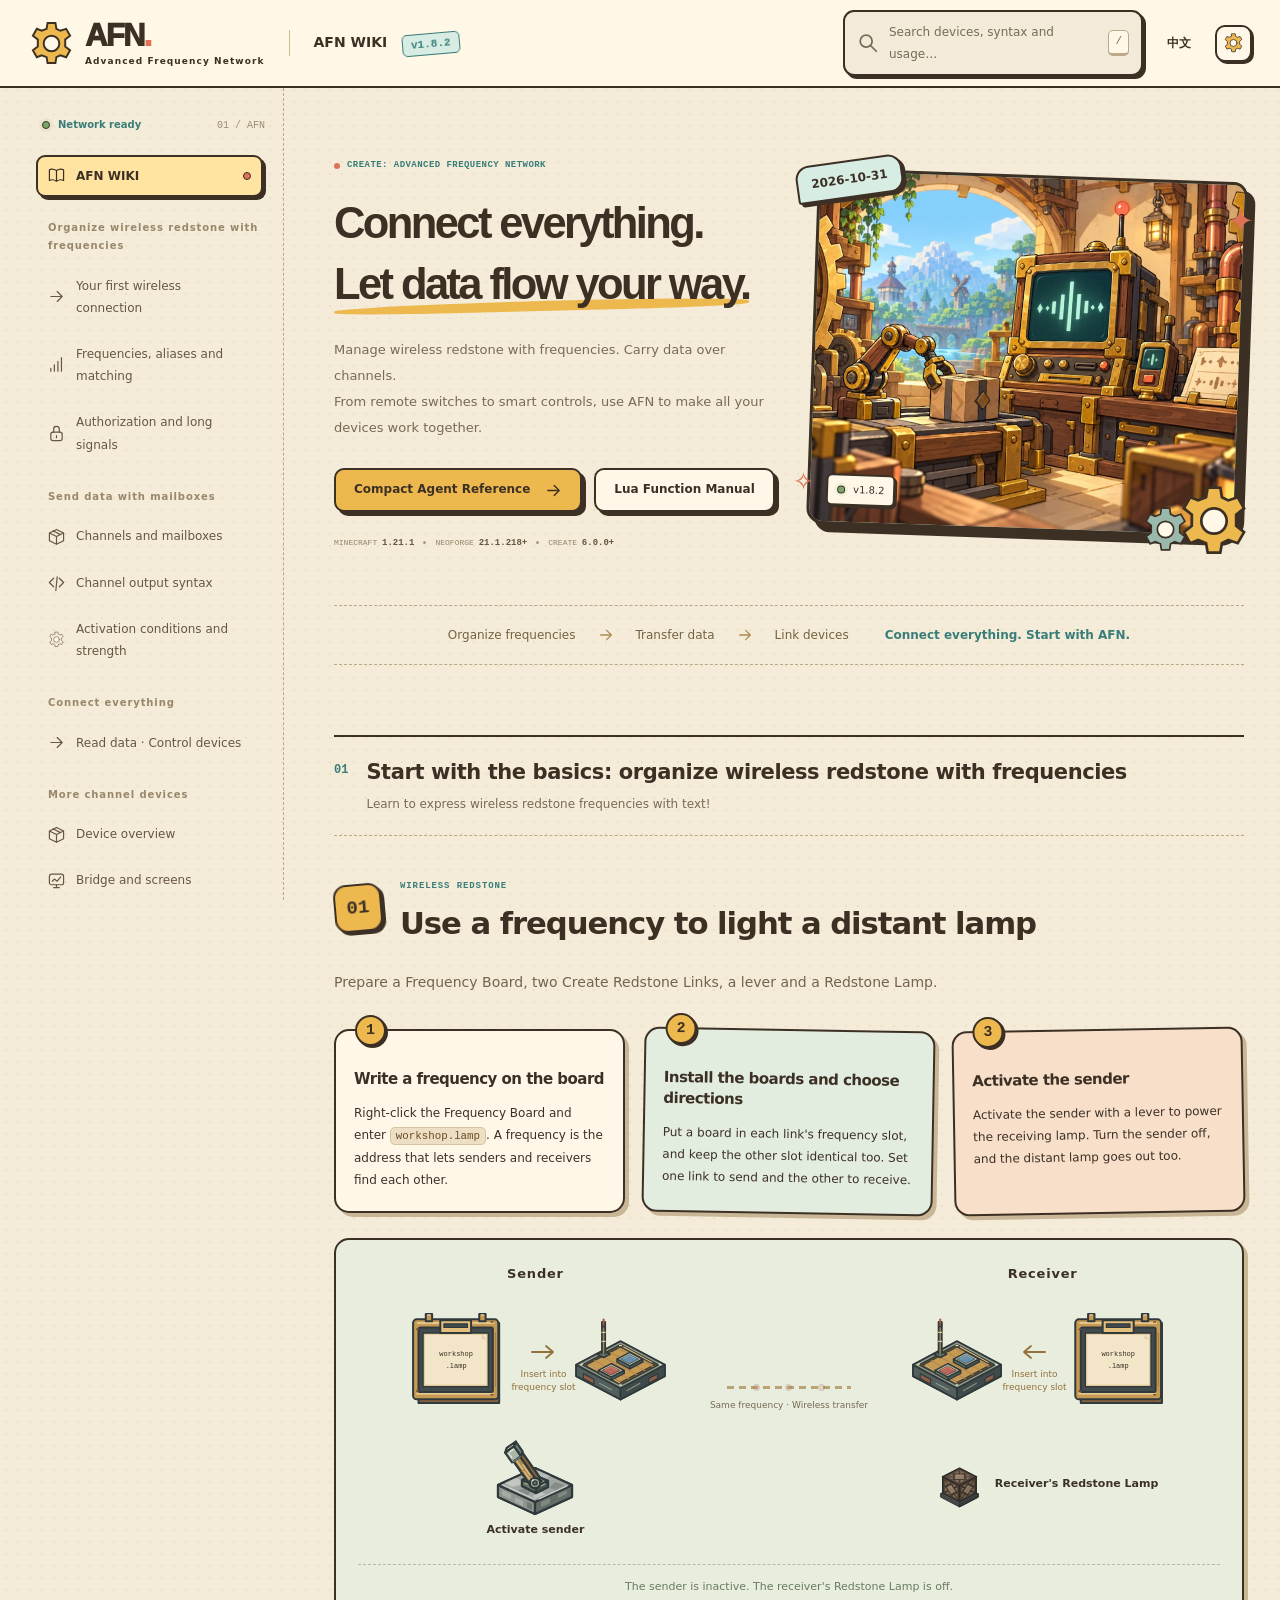
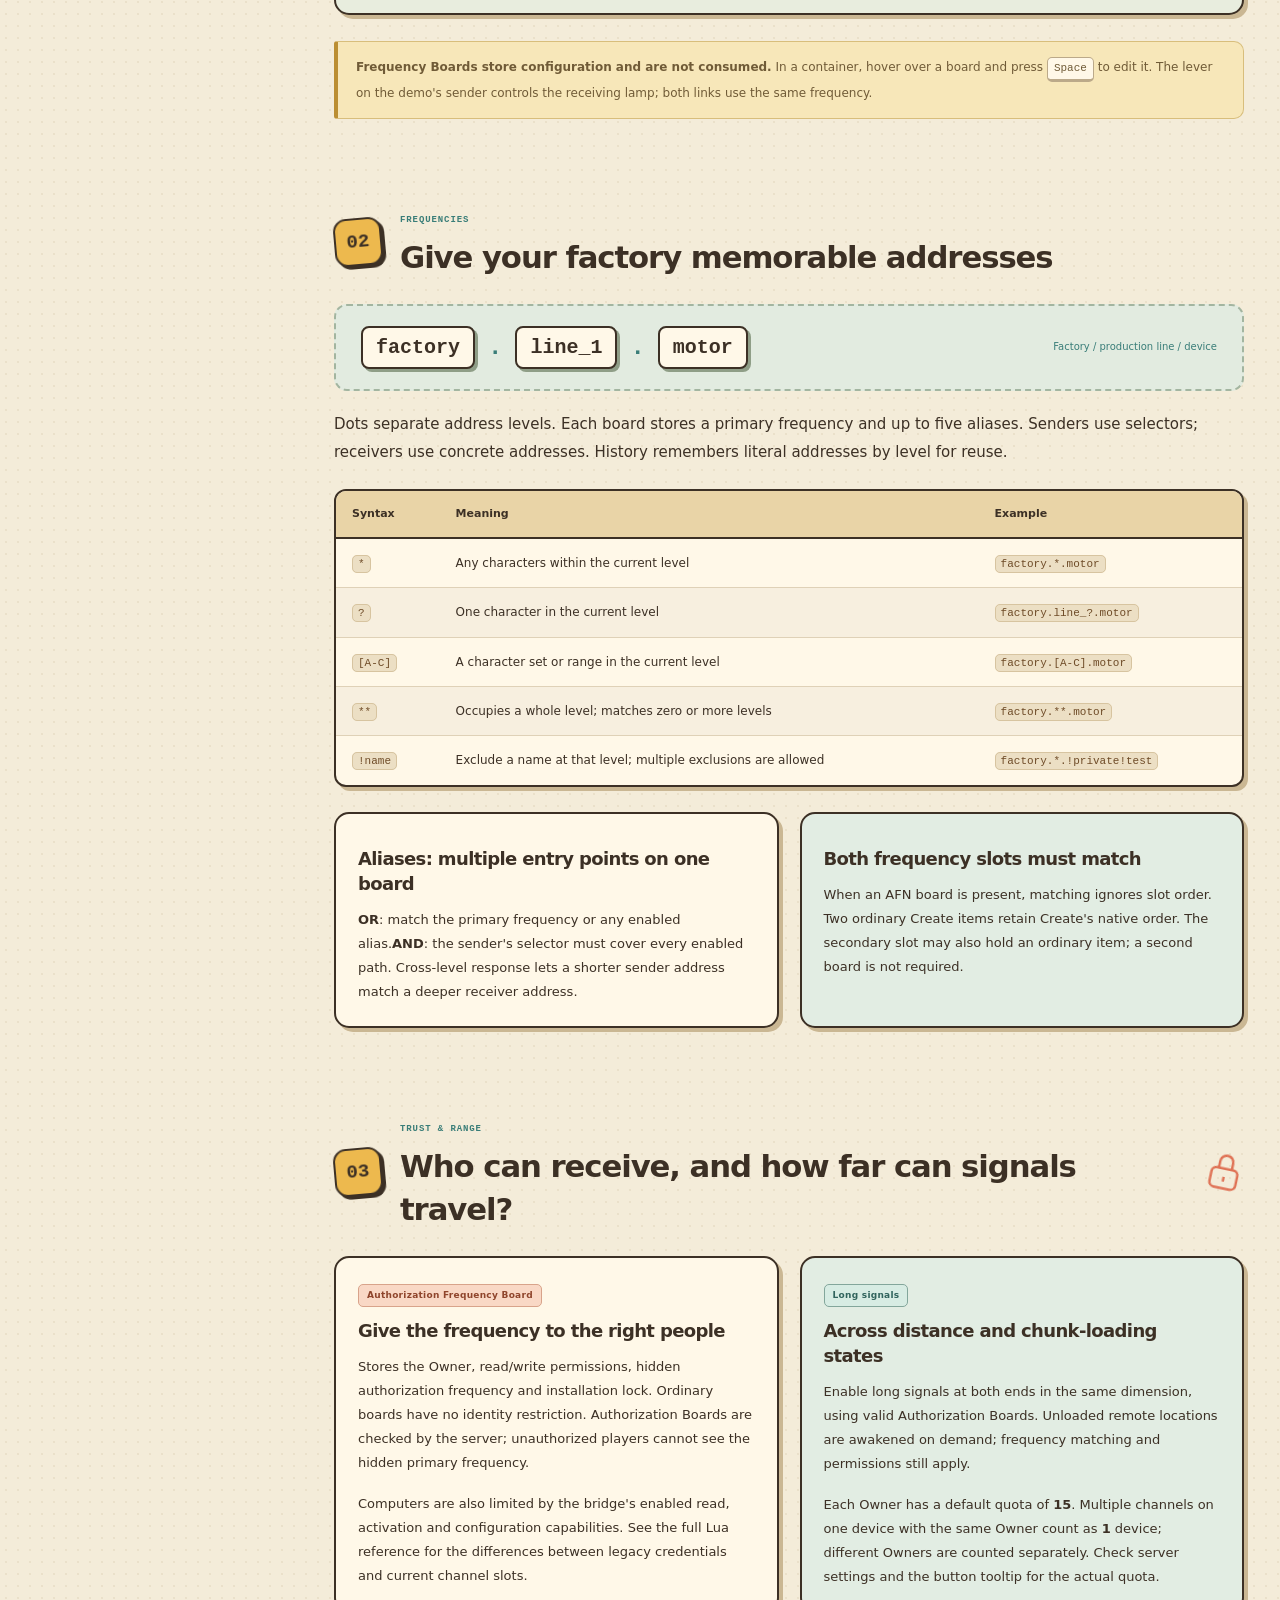
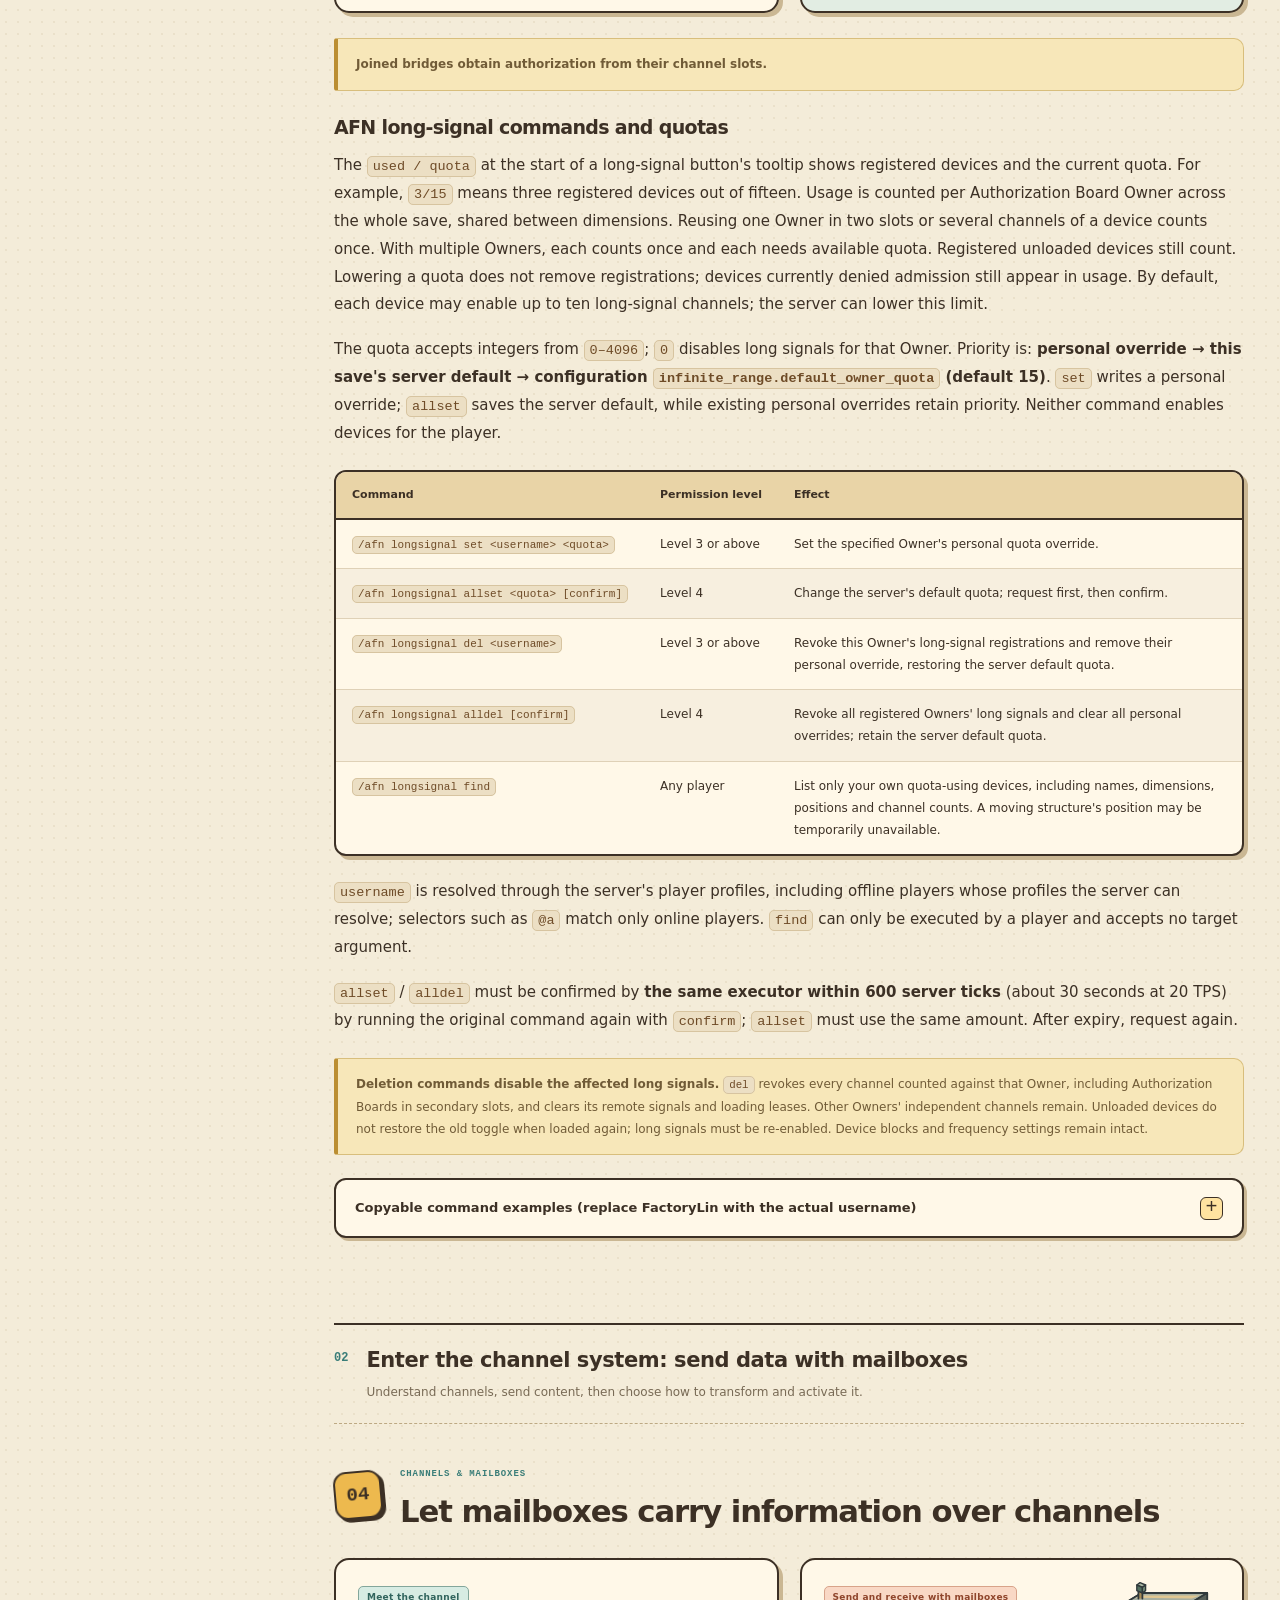
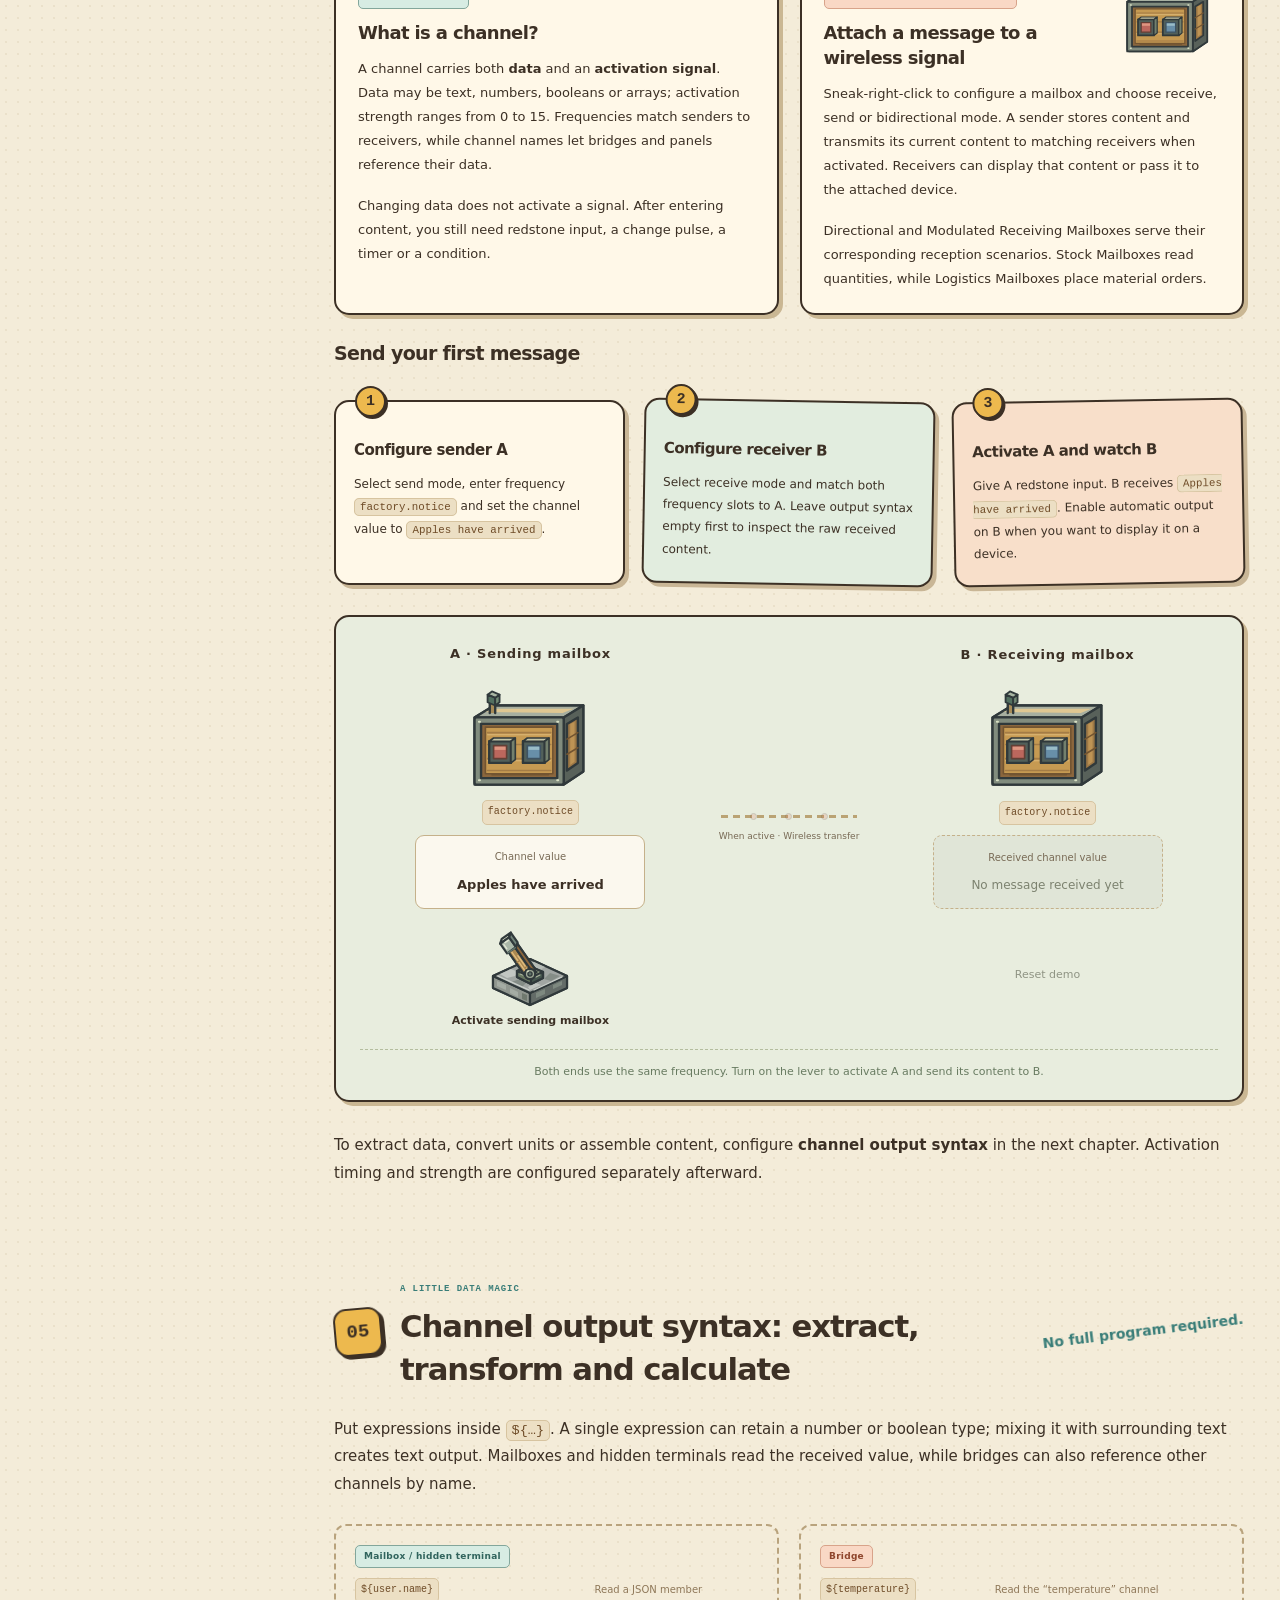
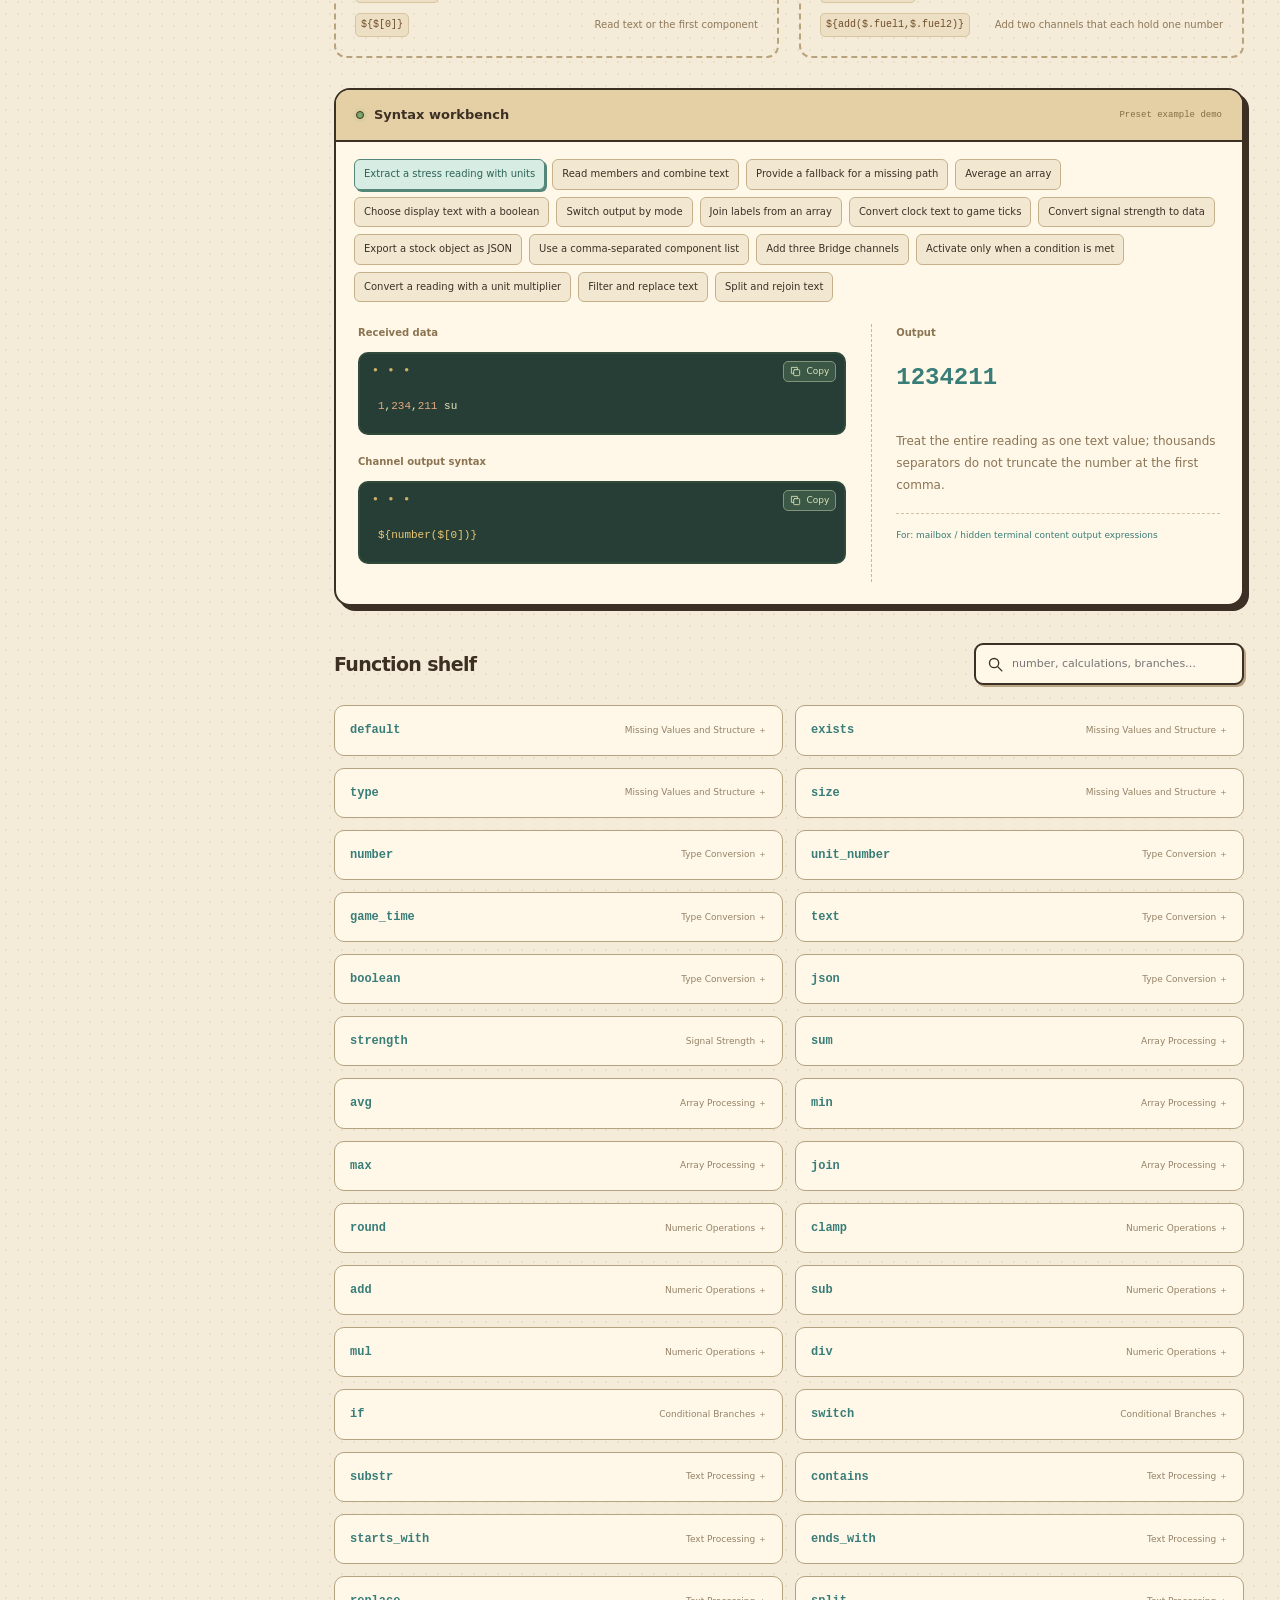
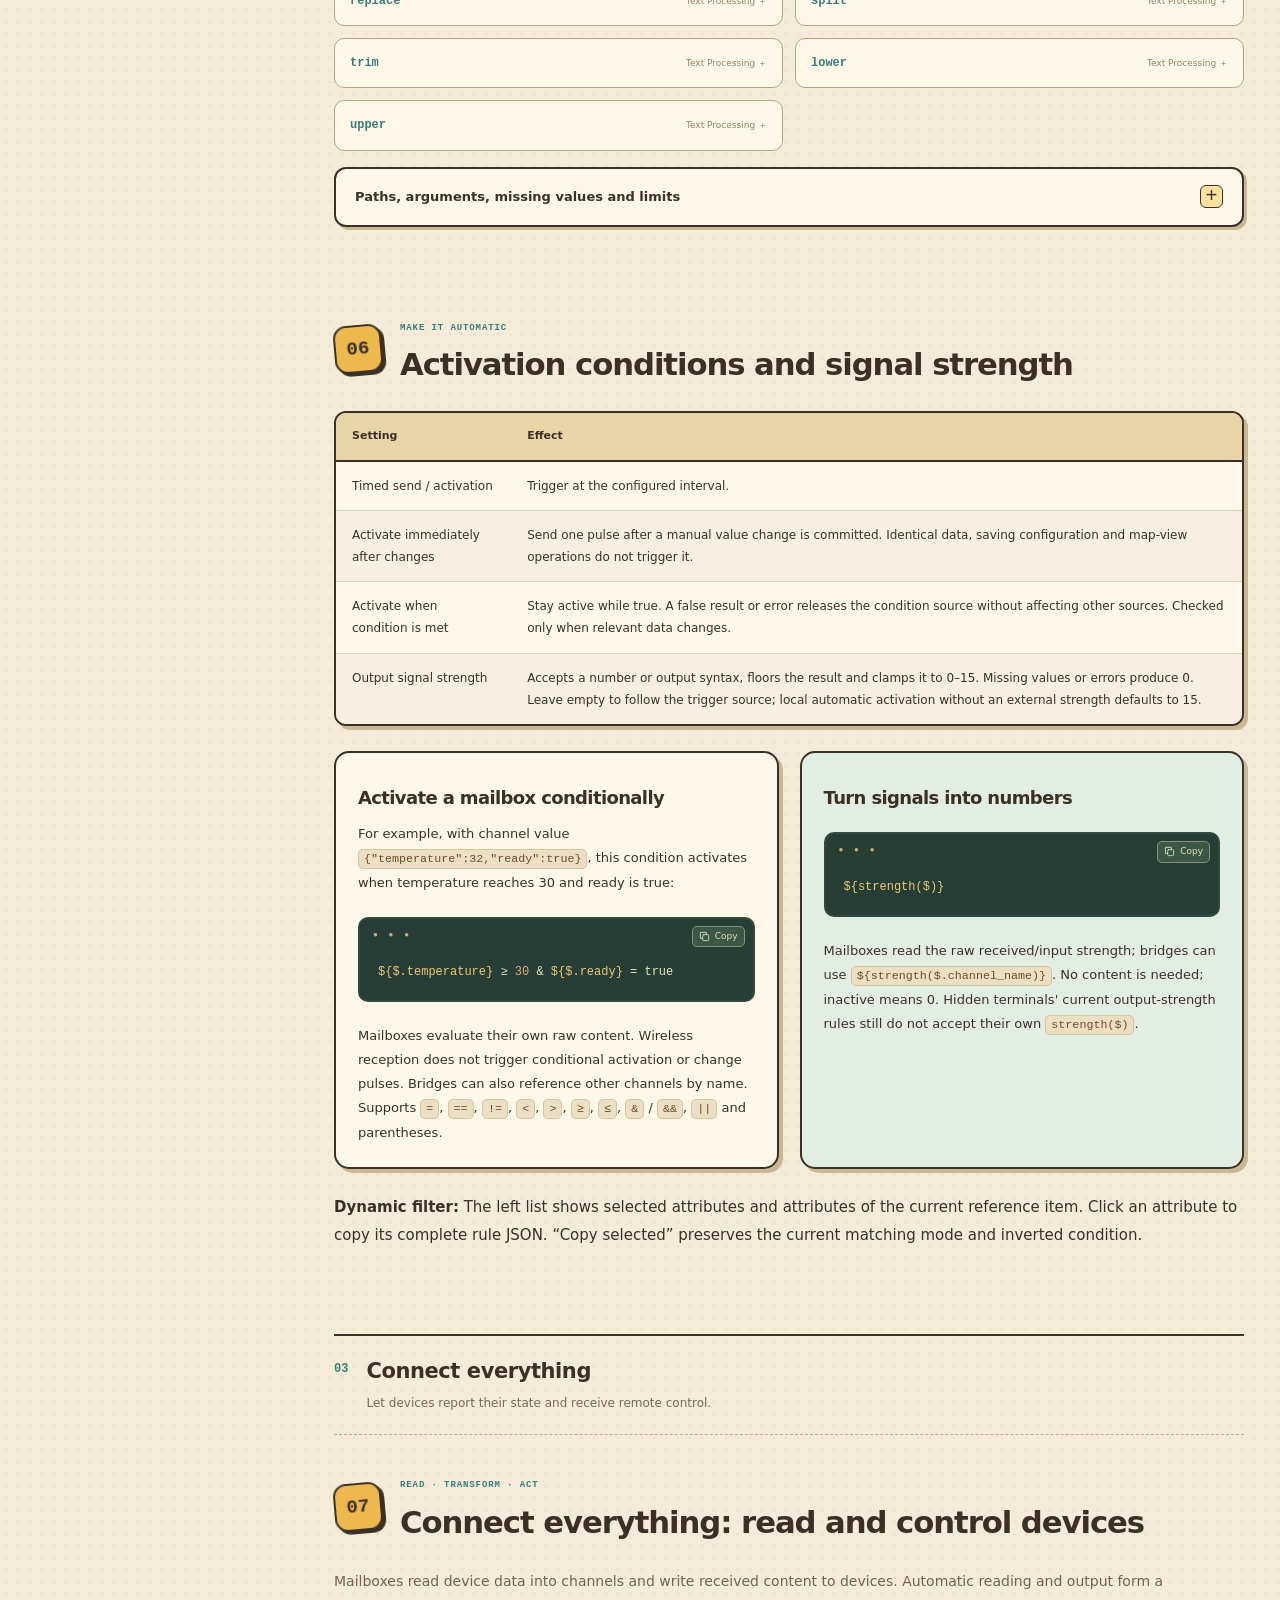
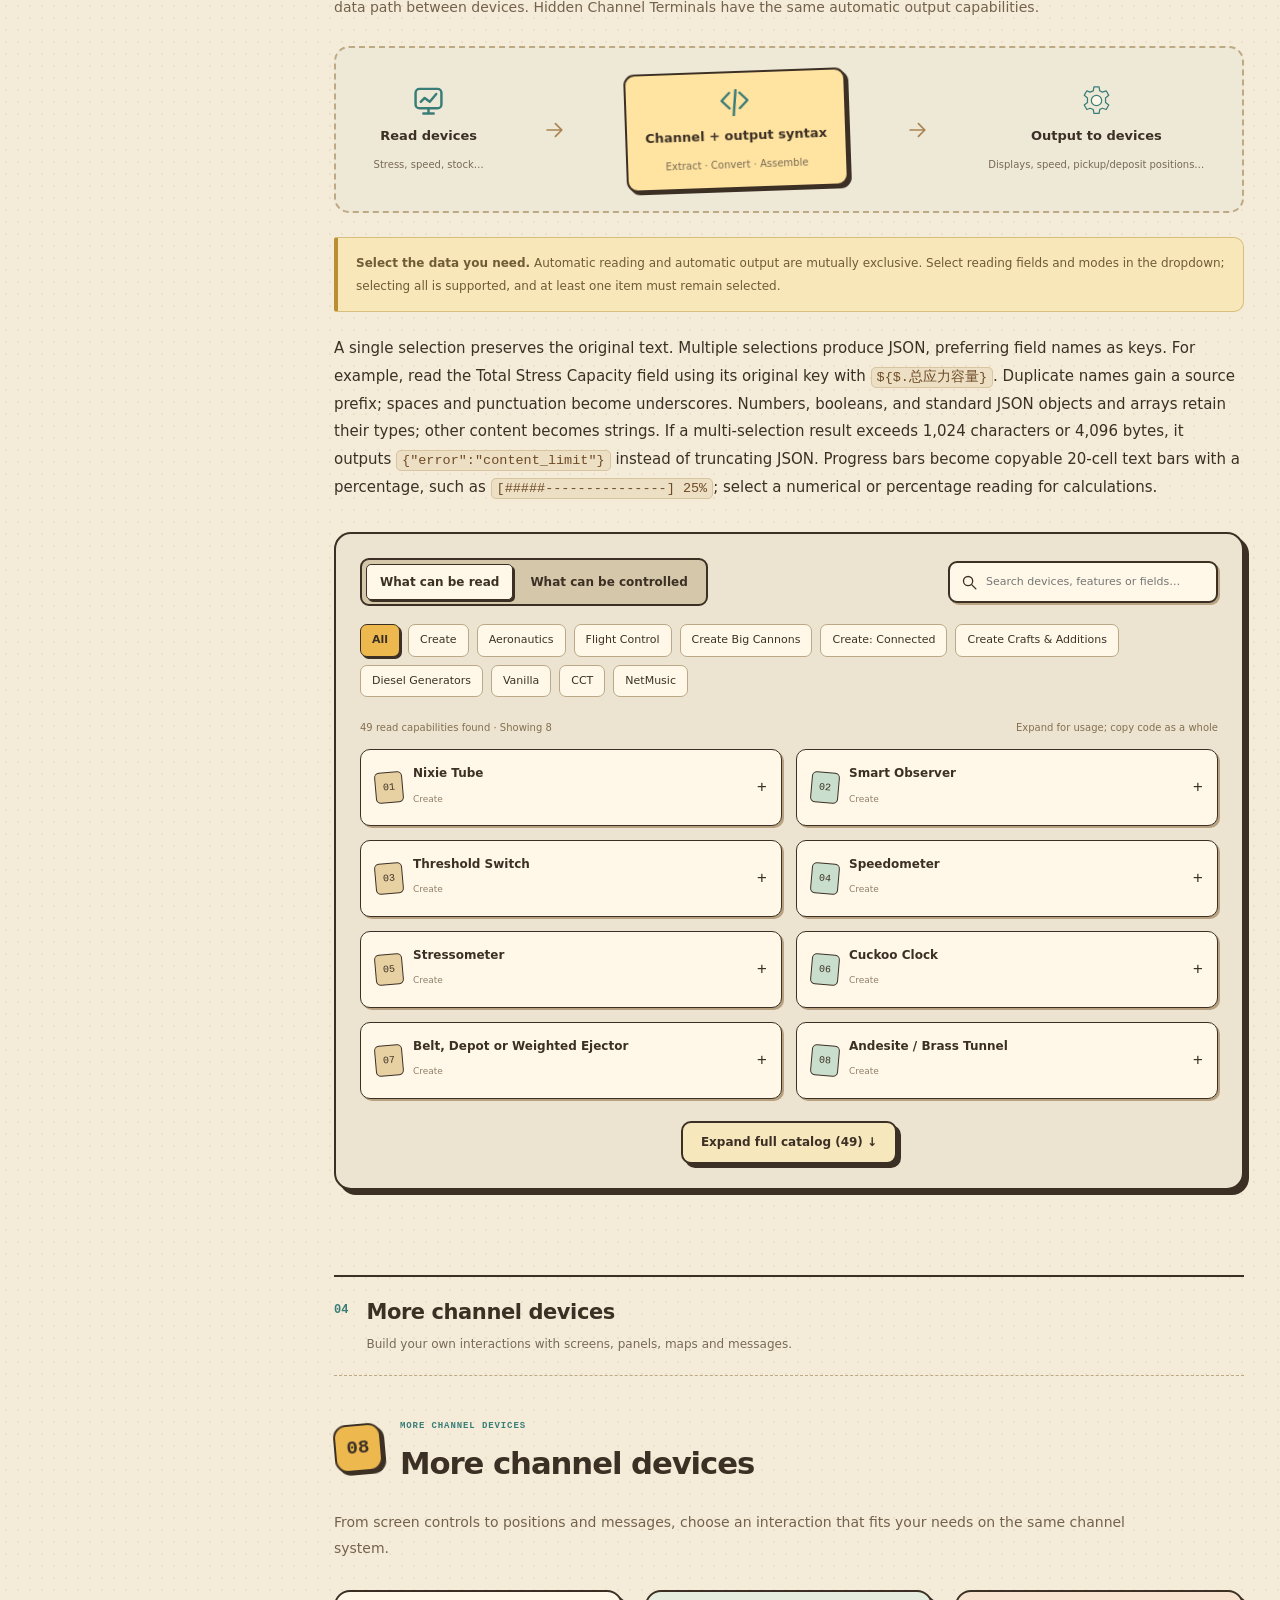
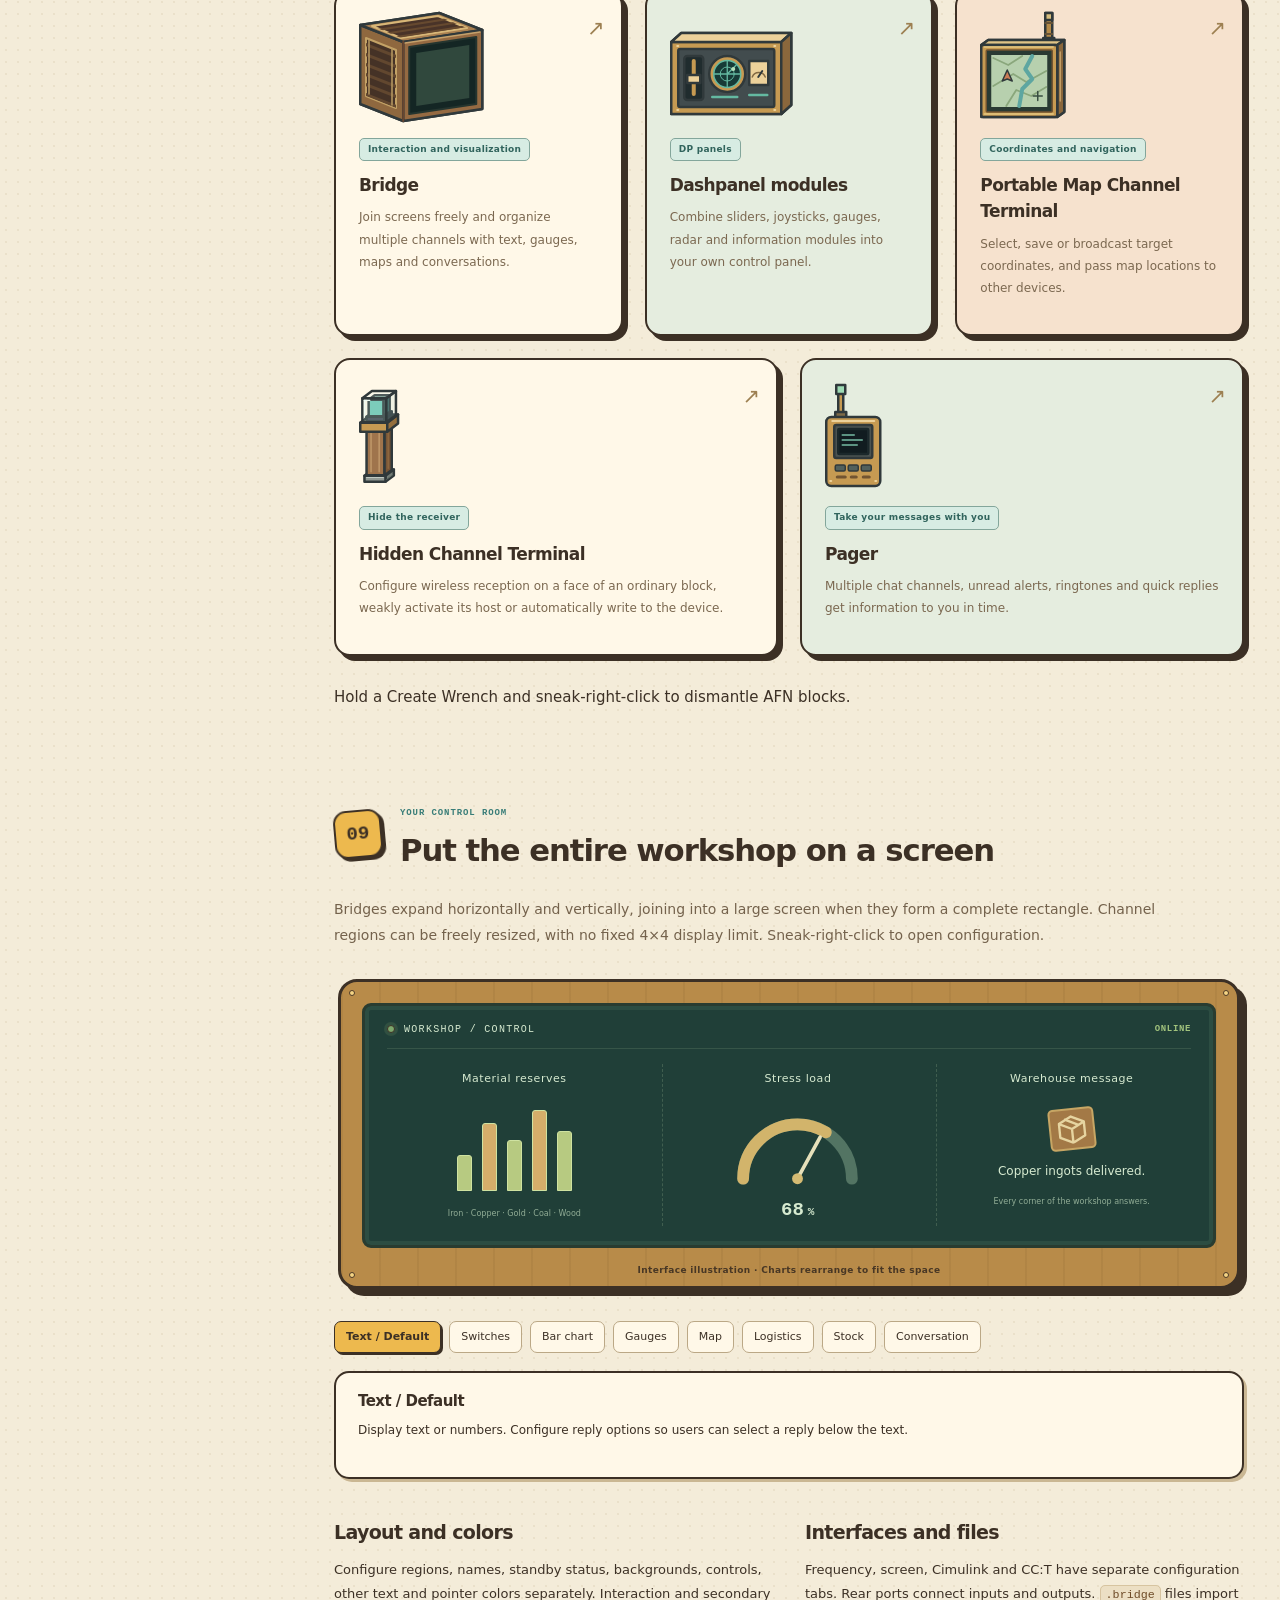
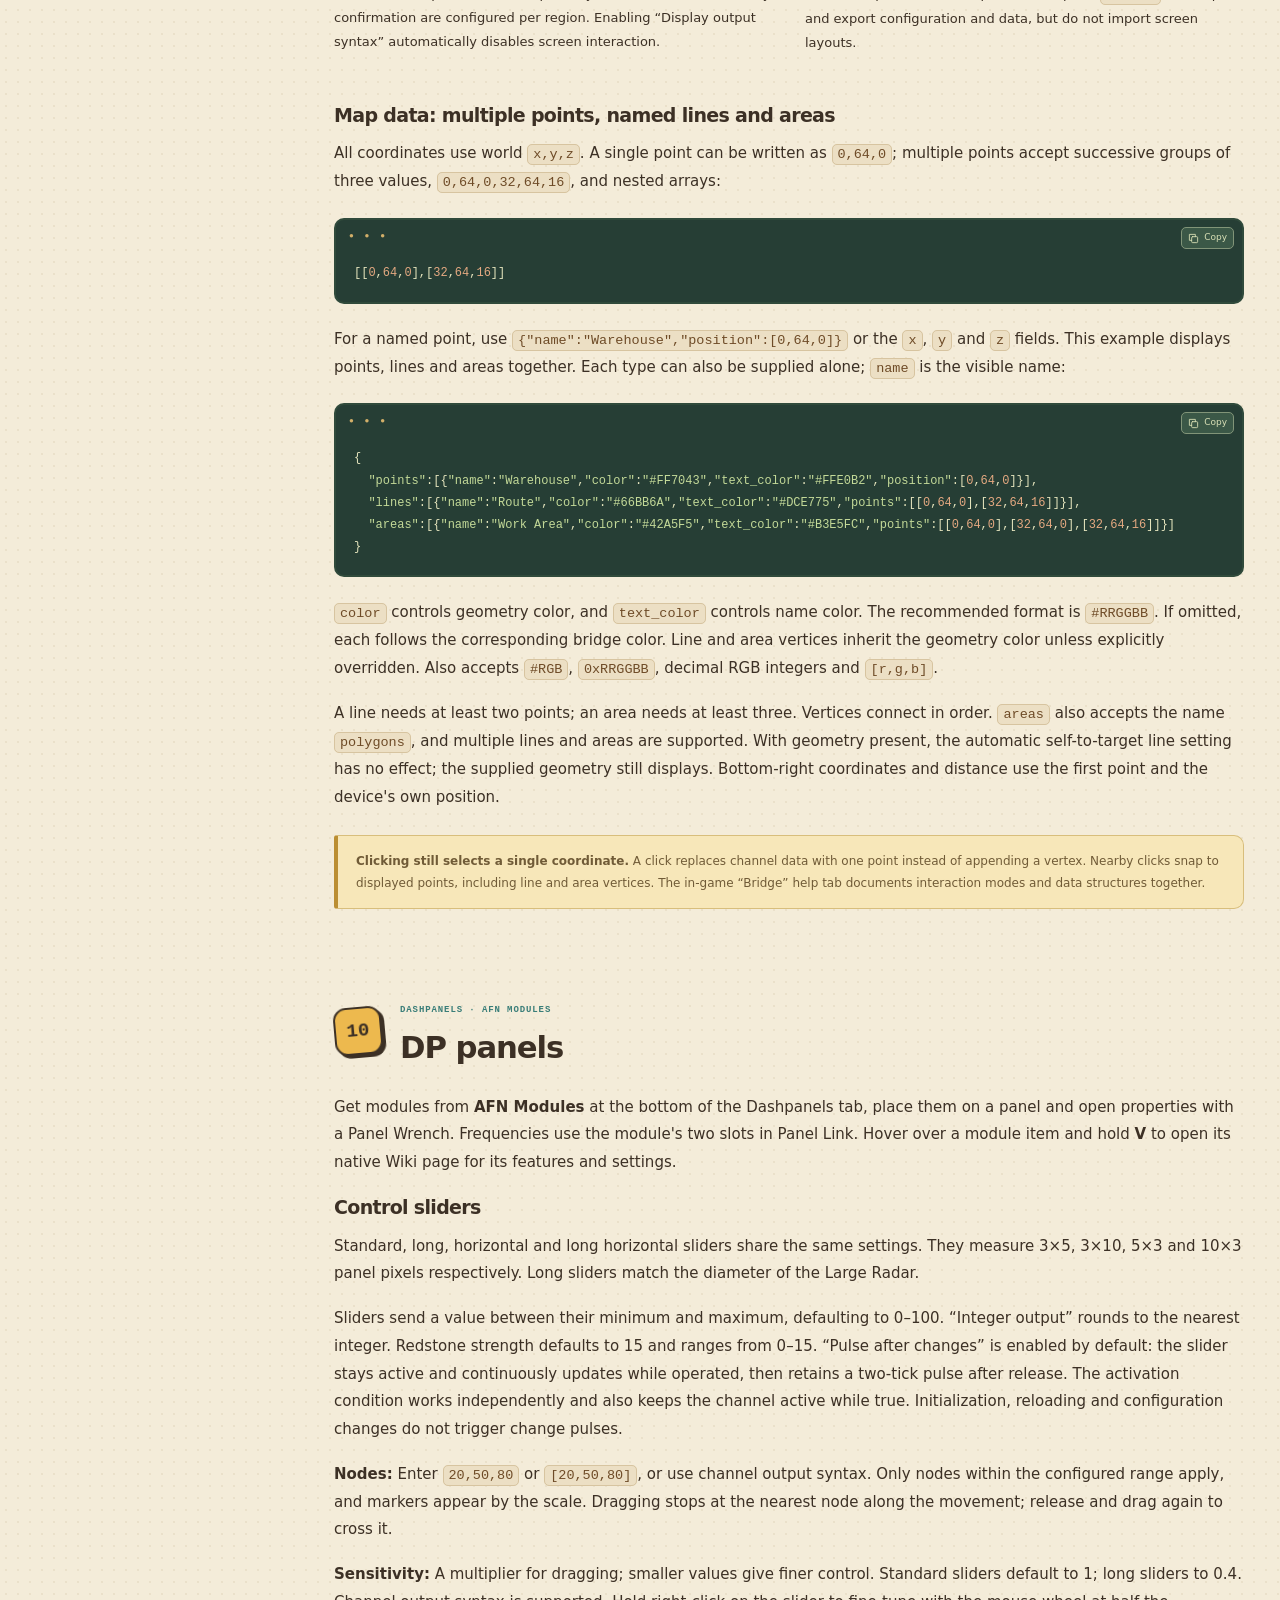
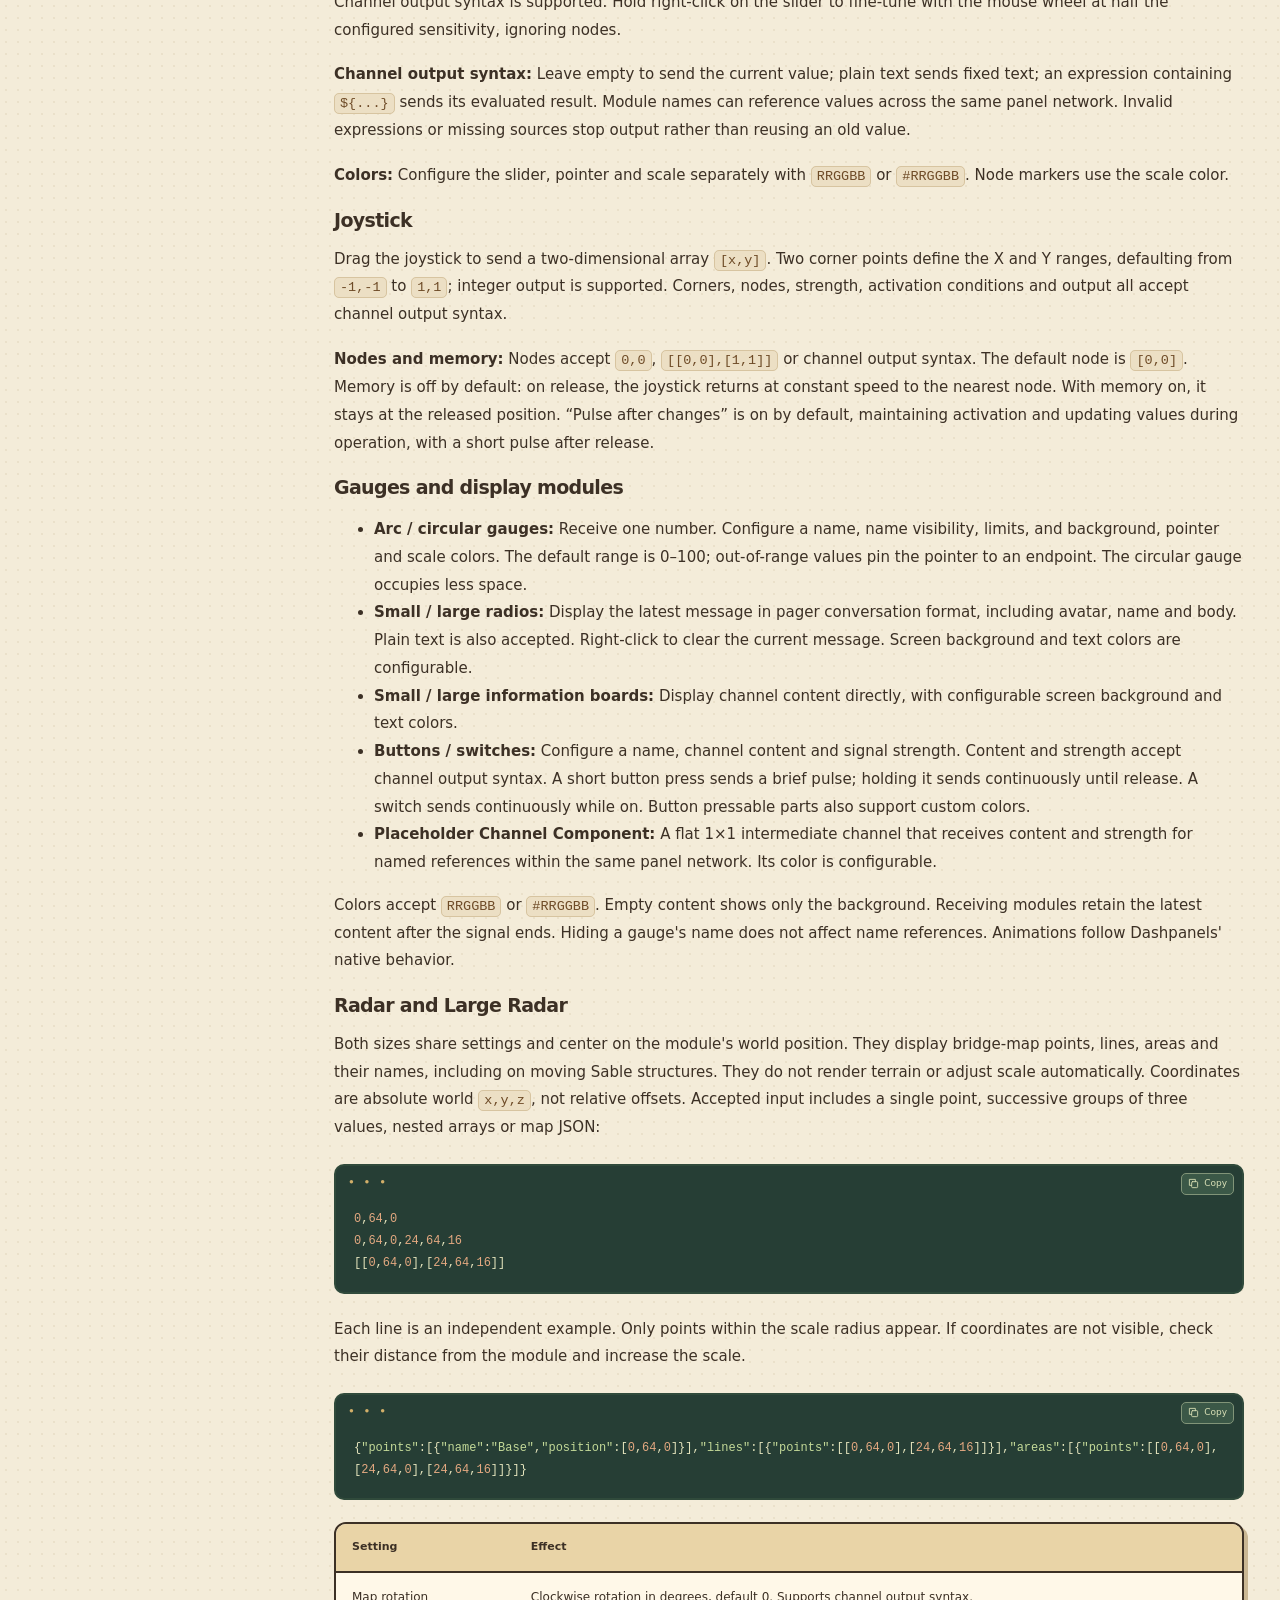
==== index.en.html @ def8b172 "Update bilingual wiki for AFN 1.8.2" ====
<!DOCTYPE html>

<html lang="en">
<head>
<meta charset="utf-8"/><meta content="width=device-width,initial-scale=1" name="viewport"/><meta content="#f3e8cb" name="theme-color"/>
<meta content="AFN WIKI 1.8.2: Connect everything. Let data flow your way. Frequencies, authorization, bridges, mailbox input/output, machine configuration, channel output syntax, maps, pagers and CC:Tweaked." name="description"/>
<title>AFN WIKI · Connect everything. Let data flow your way.</title>
<link href="assets/favicon.svg" rel="icon" type="image/svg+xml"/><link href="assets/wiki.css?v=3" rel="stylesheet"/>
<script defer="" src="assets/device-catalog.en.js?v=1.8.2"></script><script defer="" src="assets/syntax-catalog.en.js"></script><script defer="" src="assets/wiki.js?v=3"></script>
<script data-goatcounter="https://2335987512.goatcounter.com/count" async src="https://gc.zgo.at/count.js"></script>
</head>
<body>
<svg aria-hidden="true" class="svg-library" xmlns="http://www.w3.org/2000/svg"><defs>
<symbol id="i-gear" viewBox="0 0 48 48"><path d="m20 3 8 0 1 6 4 2 6-2 4 7-5 4v7l5 4-4 7-6-2-4 2-1 6h-8l-1-6-5-2-5 2-4-7 5-4v-7l-5-4 4-7 5 2 5-2Z"></path><circle cx="24" cy="24" fill="var(--paper,#fff4d8)" r="8"></circle></symbol>
<symbol id="i-search" viewBox="0 0 24 24"><circle cx="10" cy="10" r="6.5"></circle><path d="m15 15 6 6"></path></symbol>
<symbol id="i-arrow" viewBox="0 0 24 24"><path d="M4 12h15M13 5l7 7-7 7"></path></symbol>
<symbol id="i-book" viewBox="0 0 24 24"><path d="M12 5C7 2 3 3 2 4v15c4-2 7-1 10 1 3-2 6-3 10-1V4c-4-2-7-1-10 1Zm0 0v15"></path></symbol>
<symbol id="i-signal" viewBox="0 0 24 24"><path d="M4 16v4m5-9v9m5-14v14m5-19v19"></path></symbol>
<symbol id="i-box" viewBox="0 0 24 24"><path d="m2 7 10-5 10 5v11l-10 5-10-5Zm0 0 10 5 10-5M12 12v11M7 4l10 5"></path></symbol>
<symbol id="i-screen" viewBox="0 0 24 24"><rect height="15" rx="3" width="20" x="2" y="3"></rect><path d="M8 22h8m-4-4v4M6 13l3-3 4 3 5-6"></path></symbol>
<symbol id="i-code" viewBox="0 0 24 24"><path d="m8 6-6 6 6 6m8-12 6 6-6 6m-3-14-2 20"></path></symbol>
<symbol id="i-lock" viewBox="0 0 24 24"><rect height="12" rx="3" width="16" x="4" y="10"></rect><path d="M8 10V6a4 4 0 0 1 8 0v4m-4 5v3"></path></symbol>
<symbol id="i-pin" viewBox="0 0 24 24"><path d="M20 10c0 6-8 12-8 12S4 16 4 10a8 8 0 1 1 16 0Z"></path><circle cx="12" cy="10" r="2.5"></circle></symbol>
<symbol id="i-copy" viewBox="0 0 24 24"><rect height="13" rx="2" width="13" x="8" y="8"></rect><path d="M16 8V3H3v13h5"></path></symbol>
<symbol id="i-close" viewBox="0 0 24 24"><path d="m5 5 14 14M5 19 19 5"></path></symbol>
</defs></svg>
<a class="skip-link" href="#main">Skip to content</a>
<header class="topbar">
<a aria-label="AFN WIKI home" class="brand" href="#welcome"><span class="brand-gear"><svg aria-hidden="true" height="48" viewBox="0 0 48 48" width="48"><use href="#i-gear"></use></svg></span><span class="brand-copy"><b>AFN<span class="brand-dot">.</span></b><small>Advanced Frequency Network</small></span></a>
<span class="top-title">AFN WIKI <span class="version">v1.8.2</span></span>
<button class="search-trigger" id="open-search"><svg class="icon"><use href="#i-search"></use></svg><span>Search devices, syntax and usage…</span><kbd>/</kbd></button>
<a class="top-link" href="index.html" hreflang="zh-CN" lang="zh-CN">中文</a><button aria-label="Expand all content" aria-expanded="false" aria-controls="main" class="icon-button content-toggle" id="content-toggle" title="Expand all content"><svg class="icon"><use href="#i-gear"></use></svg></button><button aria-controls="sidebar" aria-expanded="false" aria-label="Open contents" class="icon-button menu-toggle" id="menu-toggle"><svg class="icon"><use href="#i-book"></use></svg></button>
<div class="reading-track"><span id="reading-progress"></span></div>
</header>
<div class="site-layout">
<aside class="sidebar" id="sidebar"><div class="sidebar-label"><span class="status-light"></span> Network ready <span>01 / AFN</span></div>
<nav aria-label="WIKI contents"><a href="#welcome"><svg class="icon"><use href="#i-book"></use></svg>AFN WIKI</a>
<div class="nav-group">Organize wireless redstone with frequencies</div>
<a href="#quickstart"><svg class="icon"><use href="#i-arrow"></use></svg>Your first wireless connection</a>
<a href="#frequency"><svg class="icon"><use href="#i-signal"></use></svg>Frequencies, aliases and matching</a>
<a href="#security"><svg class="icon"><use href="#i-lock"></use></svg>Authorization and long signals</a>
<div class="nav-group">Send data with mailboxes</div>
<a href="#mailboxes"><svg class="icon"><use href="#i-box"></use></svg>Channels and mailboxes</a>
<a href="#output-syntax"><svg class="icon"><use href="#i-code"></use></svg>Channel output syntax</a>
<a href="#automation"><svg class="icon"><use href="#i-gear"></use></svg>Activation conditions and strength</a>
<div class="nav-group">Connect everything</div>
<a href="#data-io"><svg class="icon"><use href="#i-arrow"></use></svg>Read data · Control devices</a>
<div class="nav-group">More channel devices</div>
<a href="#devices"><svg class="icon"><use href="#i-box"></use></svg>Device overview</a>
<a href="#bridge"><svg class="icon"><use href="#i-screen"></use></svg>Bridge and screens</a>
<a href="#dashpanels"><svg class="icon"><use href="#i-screen"></use></svg>DP panels</a>
<a href="#map-terminal"><svg class="icon"><use href="#i-pin"></use></svg>Portable Map Channel Terminal</a>
<a href="#hidden"><svg class="icon"><use href="#i-signal"></use></svg>Hidden Channel Terminal</a>
<a href="#pager"><svg class="icon"><use href="#i-signal"></use></svg>Channel Pager</a>
<a href="#blueprints"><svg class="icon"><use href="#i-copy"></use></svg>Schematics and tickets</a>
<div class="nav-group">APIs and development</div>
<a href="#computer"><svg class="icon"><use href="#i-code"></use></svg>CC:T and development interfaces</a>
<a href="#faq"><svg class="icon"><use href="#i-book"></use></svg>Compatibility and FAQ</a>
</nav><div class="sidebar-note"><span class="paperclip"></span><b>One address. Many possibilities.</b><p>Let redstone carry signals,<br/>and let channels carry information.</p><svg class="note-gear"><use href="#i-gear"></use></svg></div><div class="sidebar-links"><a href="README.md">English overview ↗</a><a href="FUNCTIONS.en.md">Full Lua reference ↗</a><a href="https://space.bilibili.com/396190439" rel="noopener noreferrer" target="_blank">Bilibili · See it in action ↗</a></div></aside>
<main id="main">
<section aria-labelledby="hero-title" class="hero chapter" id="welcome"><div class="hero-copy"><span class="eyebrow"><span></span> CREATE: ADVANCED FREQUENCY NETWORK</span><h1 id="hero-title">Connect everything.<br/><span class="scribble">Let data flow your way.</span></h1><p>Manage wireless redstone with frequencies. Carry data over channels.<br/>From remote switches to smart controls, use AFN to make all your devices work together.</p><div class="hero-actions"><a class="button primary" href="AGENT.en.md">Compact Agent Reference <svg class="icon"><use href="#i-arrow"></use></svg></a><a class="button" href="FUNCTIONS.en.md">Lua Function Manual</a></div><div class="compat-strip"><span>MINECRAFT <b>1.21.1</b></span><i></i><span>NEOFORGE <b>21.1.218+</b></span><i></i><span>CREATE <b>6.0.0+</b></span></div></div><div class="hero-art"><div class="art-frame"><img alt="Cartoon workshop: a brass wireless console, pager, gears and a mechanical arm delivering parcels" fetchpriority="high" height="1024" src="assets/workshop-hero.webp" width="1536"/><div class="art-label"><span class="status-light"></span>v1.8.2</div></div><span class="art-sticker">2026-10-31</span><svg class="floating-gear gear-one"><use href="#i-gear"></use></svg><svg class="floating-gear gear-two"><use href="#i-gear"></use></svg><span class="spark spark-one">✦</span><span class="spark spark-two">✧</span></div></section>
<div class="intro-ribbon"><span>Organize frequencies</span><svg class="icon"><use href="#i-arrow"></use></svg><span>Transfer data</span><svg class="icon"><use href="#i-arrow"></use></svg><span>Link devices</span><b>Connect everything. Start with AFN.</b></div>
<div class="part-heading"><span>01</span><div><b>Start with the basics: organize wireless redstone with frequencies</b><p>Learn to express wireless redstone frequencies with text!</p></div></div>
<section class="chapter" data-title="wireless redstone getting started Create terminal Frequency Board frequency" id="quickstart"><div class="section-heading"><span class="chapter-number">01</span><div><span class="eyebrow">WIRELESS REDSTONE</span><h2>Use a frequency to light a distant lamp</h2></div></div><p class="section-intro">Prepare a Frequency Board, two Create Redstone Links, a lever and a Redstone Lamp.</p>
<div class="steps"><article class="step-card"><span class="step-number">1</span><h3>Write a frequency on the board</h3><p>Right-click the Frequency Board and enter <code>workshop.lamp</code>. A frequency is the address that lets senders and receivers find each other.</p></article><article class="step-card"><span class="step-number">2</span><h3>Install the boards and choose directions</h3><p>Put a board in each link's frequency slot, and keep the other slot identical too. Set one link to send and the other to receive.</p></article><article class="step-card"><span class="step-number">3</span><h3>Activate the sender</h3><p>Activate the sender with a lever to power the receiving lamp. Turn the sender off, and the distant lamp goes out too.</p></article></div>
<div aria-label="Wireless redstone sender and receiver demo" class="signal-demo panel">
<div class="demo-station demo-sender"><span class="demo-role">Sender</span><div class="demo-hardware"><div class="demo-board"><img alt="Brass Frequency Board with a written frequency" class="device-art" height="120" loading="lazy" src="assets/device-frequency-board.svg" width="160"/><code aria-label="workshop.lamp"><span>workshop</span><span>.lamp</span></code></div><span class="demo-install-guide"><svg aria-hidden="true" fill="none" viewBox="0 0 26 24"><path d="M2 12h21m-7-6 7 6-7 6"></path></svg><small>Insert into<br/>frequency slot</small></span><span class="device-art demo-radio"><img alt="Create Redstone Link" class="demo-radio-art" height="120" loading="lazy" src="assets/device-redstone-link.svg" width="160"/><svg aria-hidden="true" class="demo-antenna-glow" fill="none" viewBox="0 0 160 120"><path d="M57 17h4v5h-4Z" fill="#ff6960" stroke="#a83c39" stroke-width="1.2"></path><path d="M59 17v-4" stroke="#ff8c78" stroke-linecap="round" stroke-width="2.5"></path></svg></span></div><div class="demo-control-space"><button aria-label="Activate sender" aria-pressed="false" class="demo-switch demo-lever-control" id="demo-lamp" type="button"><svg aria-hidden="true" class="demo-lever" fill="none" height="90" viewBox="0 0 112 90" width="112" xmlns="http://www.w3.org/2000/svg">
<g class="lever-base" stroke="#30393b" stroke-linecap="round" stroke-linejoin="round" stroke-width="2.2">
<path d="m19 56 37-17 37 17v12L56 85 19 68Z" fill="#747a78"></path>
<path d="m19 56 37 17v12L19 68Z" fill="#90968f"></path>
<path d="m56 73 37-17v12L56 85Z" fill="#646c68"></path>
<path d="m19 56 37-17 37 17-37 17Z" fill="#a1a6a3"></path>
<path d="m26 54 11-5 7 3-3 4-8 2Z" fill="#c2c6c2" stroke="none"></path>
<path d="m52 43 8-1 11 5-5 3-9-2Z" fill="#b6bcb7" stroke="none"></path>
<path d="m76 53 10 3-9 5-7-2Z" fill="#858d87" stroke="none"></path>
<path d="m37 62 9-3 7 3-5 5Z" fill="#858d87" stroke="none"></path>
<path d="m54 67 8-4 5 2-11 5Z" fill="#c2c6c2" stroke="none"></path>
<path d="m23 61 9 4v5l-9-4Zm13 7 8 4v5l-8-4Z" fill="#a5aca4" stroke="none"></path>
<path d="m48 73 5 2v6l-5-2Z" fill="#70796f" stroke="none"></path>
<path d="m62 73 9-4v5l-9 4Zm17-8 9-4v4l-9 4Z" fill="#7e8980" stroke="none"></path>
<path d="m24 56 31 14m5 0 28-13" stroke="#cdd2cd" stroke-width="1.3"></path>
<path d="m43 51 12-5 14 6v6l-12 6-14-7Z" fill="#4c5b54"></path>
<path d="m43 51 12-5 14 6-12 6Z" fill="#89977e"></path>
<path d="m43 51 14 7v6l-14-7Z" fill="#67765f"></path>
<path d="m57 58 12-6v6l-12 6Z" fill="#45564e"></path>
<path d="m48 52 7-3 8 3-7 4Z" fill="#303f3b" stroke-width="1.5"></path>
<path d="m46 54 5 2m11 1 4-2" stroke="#a9b49a" stroke-width="1.2"></path>
</g>
<g class="lever-handle" stroke="#30393b" stroke-linecap="round" stroke-linejoin="round" stroke-width="2.2">
<g transform="rotate(-35 56 54)">
<path d="m51 20 8-3 4 3v33l-7 5-5-3Z" fill="#8b663d"></path>
<path d="M51 20h8v35l-3 3-5-3Z" fill="#ac8951"></path>
<path d="m59 20 4-3v36l-4 3Z" fill="#8b663d"></path>
<path d="M53.7 25v23m2.8-16v17" stroke="#e0bd80" stroke-width="1.35"></path>
<path d="M52 37h3m1 9h2" stroke="#a47c46" stroke-width="1.2"></path>
<path d="m49 12 11 0 4-3-11 0Z" fill="#d3d9c4"></path>
<path d="M49 12h11v12H49Z" fill="#aab7a8"></path>
<path d="m60 12 4-3v12l-4 3Z" fill="#72847b"></path>
<path d="M51.5 15v5m2-6h4" stroke="#e2e6d4" stroke-width="1.4"></path>
<path d="M50 24h9" stroke="#677a71" stroke-width="1.3"></path>
</g>
<circle cx="56" cy="54" fill="#9da995" r="5.2"></circle>
<circle cx="56" cy="54" fill="#5c7066" r="2.1" stroke-width="1.3"></circle>
<path d="m53.3 51.6 1.1-.7" stroke="#d5dcc3" stroke-width="1.25"></path>
</g>
</svg><b>Activate sender</b></button></div></div>
<div class="signal-wire"><span></span><span></span><span></span><small>Same frequency · Wireless transfer</small></div>
<div class="demo-station demo-receiver"><span class="demo-role">Receiver</span><div class="demo-hardware"><span class="device-art demo-radio"><img alt="Create Redstone Link" class="demo-radio-art" height="120" loading="lazy" src="assets/device-redstone-link.svg" width="160"/><svg aria-hidden="true" class="demo-antenna-glow" fill="none" viewBox="0 0 160 120"><path d="M57 17h4v5h-4Z" fill="#ff6960" stroke="#a83c39" stroke-width="1.2"></path><path d="M59 17v-4" stroke="#ff8c78" stroke-linecap="round" stroke-width="2.5"></path></svg></span><span class="demo-install-guide"><svg aria-hidden="true" fill="none" viewBox="0 0 26 24"><path d="M2 12h21m-7-6 7 6-7 6"></path></svg><small>Insert into<br/>frequency slot</small></span><div class="demo-board"><img alt="Brass Frequency Board with a written frequency" class="device-art" height="120" loading="lazy" src="assets/device-frequency-board.svg" width="160"/><code aria-label="workshop.lamp"><span>workshop</span><span>.lamp</span></code></div></div><div class="demo-lamp-output demo-control-space"><img alt="Receiver's Redstone Lamp" class="demo-receiver-lamp" height="120" loading="lazy" src="assets/device-redstone-lamp.svg" width="160"/><b>Receiver's Redstone Lamp</b></div></div>
<p class="demo-status" id="demo-status" role="status">The sender is inactive. The receiver's Redstone Lamp is off.</p></div><aside class="note"><b>Frequency Boards store configuration and are not consumed.</b> In a container, hover over a board and press <kbd>Space</kbd> to edit it. The lever on the demo's sender controls the receiving lamp; both links use the same frequency.</aside></section>
<section class="chapter" data-title="frequency matching aliases wildcards OR AND two slots" id="frequency"><div class="section-heading"><span class="chapter-number">02</span><div><span class="eyebrow">FREQUENCIES</span><h2>Give your factory memorable addresses</h2></div></div><div class="frequency-address"><span>factory</span><i>.</i><span>line_1</span><i>.</i><span>motor</span><small>Factory / production line / device</small></div><p>Dots separate address levels. Each board stores a primary frequency and up to five aliases. Senders use selectors; receivers use concrete addresses. History remembers literal addresses by level for reuse.</p>
<div class="table-wrap"><table><thead><tr><th>Syntax</th><th>Meaning</th><th>Example</th></tr></thead><tbody><tr><td><code>*</code></td><td>Any characters within the current level</td><td><code>factory.*.motor</code></td></tr><tr><td><code>?</code></td><td>One character in the current level</td><td><code>factory.line_?.motor</code></td></tr><tr><td><code>[A-C]</code></td><td>A character set or range in the current level</td><td><code>factory.[A-C].motor</code></td></tr><tr><td><code>**</code></td><td>Occupies a whole level; matches zero or more levels</td><td><code>factory.**.motor</code></td></tr><tr><td><code>!name</code></td><td>Exclude a name at that level; multiple exclusions are allowed</td><td><code>factory.*.!private!test</code></td></tr></tbody></table></div>
<div class="split-grid"><article class="paper-card"><h3>Aliases: multiple entry points on one board</h3><p><b>OR</b>: match the primary frequency or any enabled alias.<b>AND</b>: the sender's selector must cover every enabled path. Cross-level response lets a shorter sender address match a deeper receiver address.</p></article><article class="paper-card teal-card"><h3>Both frequency slots must match</h3><p>When an AFN board is present, matching ignores slot order. Two ordinary Create items retain Create's native order. The secondary slot may also hold an ordinary item; a second board is not required.</p></article></div></section>
<section class="chapter" data-title="authorization permissions ACL long signals quota Owner unlimited distance Sable AFN commands longsignal set allset del alldel find confirm" id="security"><div class="section-heading"><span class="chapter-number">03</span><div><span class="eyebrow">TRUST &amp; RANGE</span><h2>Who can receive, and how far can signals travel?</h2></div><svg class="heading-icon"><use href="#i-lock"></use></svg></div><div class="split-grid"><article class="paper-card"><span class="tag coral">Authorization Frequency Board</span><h3>Give the frequency to the right people</h3><p>Stores the Owner, read/write permissions, hidden authorization frequency and installation lock. Ordinary boards have no identity restriction. Authorization Boards are checked by the server; unauthorized players cannot see the hidden primary frequency.</p><p>Computers are also limited by the bridge's enabled read, activation and configuration capabilities. See the full Lua reference for the differences between legacy credentials and current channel slots.</p></article><article class="paper-card teal-card"><span class="tag">Long signals</span><h3>Across distance and chunk-loading states</h3><p>Enable long signals at both ends in the same dimension, using valid Authorization Boards. Unloaded remote locations are awakened on demand; frequency matching and permissions still apply.</p><p>Each Owner has a default quota of <b>15</b>. Multiple channels on one device with the same Owner count as <b>1</b> device; different Owners are counted separately. Check server settings and the button tooltip for the actual quota.</p></article></div><aside class="note"><b>Joined bridges obtain authorization from their channel slots.</b> </aside>
<h3 id="longsignal-commands">AFN long-signal commands and quotas</h3>
<p>The <code>used / quota</code> at the start of a long-signal button's tooltip shows registered devices and the current quota. For example, <code>3/15</code> means three registered devices out of fifteen. Usage is counted per Authorization Board Owner across the whole save, shared between dimensions. Reusing one Owner in two slots or several channels of a device counts once. With multiple Owners, each counts once and each needs available quota. Registered unloaded devices still count. Lowering a quota does not remove registrations; devices currently denied admission still appear in usage. By default, each device may enable up to ten long-signal channels; the server can lower this limit.</p>
<p>The quota accepts integers from <code>0–4096</code>; <code>0</code> disables long signals for that Owner. Priority is: <b>personal override → this save's server default → configuration <code>infinite_range.default_owner_quota</code> (default 15)</b>. <code>set</code> writes a personal override; <code>allset</code> saves the server default, while existing personal overrides retain priority. Neither command enables devices for the player.</p>
<div class="table-wrap longsignal-table"><table><thead><tr><th>Command</th><th>Permission level</th><th>Effect</th></tr></thead><tbody>
<tr><td><code>/afn longsignal set &lt;username&gt; &lt;quota&gt;</code></td><td>Level 3 or above</td><td>Set the specified Owner's personal quota override.</td></tr>
<tr><td><code>/afn longsignal allset &lt;quota&gt; [confirm]</code></td><td>Level 4</td><td>Change the server's default quota; request first, then confirm.</td></tr>
<tr><td><code>/afn longsignal del &lt;username&gt;</code></td><td>Level 3 or above</td><td>Revoke this Owner's long-signal registrations and remove their personal override, restoring the server default quota.</td></tr>
<tr><td><code>/afn longsignal alldel [confirm]</code></td><td>Level 4</td><td>Revoke all registered Owners' long signals and clear all personal overrides; retain the server default quota.</td></tr>
<tr><td><code>/afn longsignal find</code></td><td>Any player</td><td>List only your own quota-using devices, including names, dimensions, positions and channel counts. A moving structure's position may be temporarily unavailable.</td></tr>
</tbody></table></div>
<p><code>username</code> is resolved through the server's player profiles, including offline players whose profiles the server can resolve; selectors such as <code>@a</code> match only online players. <code>find</code> can only be executed by a player and accepts no target argument.</p>
<p><code>allset</code> / <code>alldel</code> must be confirmed by <b>the same executor within 600 server ticks</b> (about 30 seconds at 20 TPS) by running the original command again with <code>confirm</code>; <code>allset</code> must use the same amount. After expiry, request again.</p>
<aside class="note"><b>Deletion commands disable the affected long signals.</b> <code>del</code> revokes every channel counted against that Owner, including Authorization Boards in secondary slots, and clears its remote signals and loading leases. Other Owners' independent channels remain. Unloaded devices do not restore the old toggle when loaded again; long signals must be re-enabled. Device blocks and frequency settings remain intact.</aside>
<details class="fold"><summary><span>Copyable command examples (replace FactoryLin with the actual username)</span><span class="fold-sign">+</span></summary><div class="fold-content">
<p>Give FactoryLin a quota of 20 devices; query your own devices:</p><pre><code>/afn longsignal set FactoryLin 20
/afn longsignal find</code></pre>
<p>Set the server default to 15 by running these two commands in sequence:</p><pre><code>/afn longsignal allset 15
/afn longsignal allset 15 confirm</code></pre>
<p>Revoke FactoryLin's long signals and clear their personal override:</p><pre><code>/afn longsignal del FactoryLin</code></pre>
<p>Clear all long-signal registrations and personal overrides by running these two commands in sequence:</p><pre><code>/afn longsignal alldel
/afn longsignal alldel confirm</code></pre>
</div></details></section>
<div class="part-heading"><span>02</span><div><b>Enter the channel system: send data with mailboxes</b><p>Understand channels, send content, then choose how to transform and activate it.</p></div></div>
<section class="chapter" data-title="channels explanation mailbox send receive data activation example" id="mailboxes"><div class="section-heading"><span class="chapter-number">04</span><div><span class="eyebrow">CHANNELS &amp; MAILBOXES</span><h2>Let mailboxes carry information over channels</h2></div></div><div class="split-grid"><article class="paper-card"><span class="tag">Meet the channel</span><h3>What is a channel?</h3><p>A channel carries both <b>data</b> and an <b>activation signal</b>. Data may be text, numbers, booleans or arrays; activation strength ranges from 0 to 15. Frequencies match senders to receivers, while channel names let bridges and panels reference their data.</p><p>Changing data does not activate a signal. After entering content, you still need redstone input, a change pulse, a timer or a condition.</p></article><article class="paper-card mailbox-intro"><div class="mailbox-intro-art"><img alt="Brass mailbox casing" class="device-art" height="120" loading="lazy" src="assets/device-mailbox.svg" width="160"/></div><span class="tag coral">Send and receive with mailboxes</span><h3>Attach a message to a wireless signal</h3><p>Sneak-right-click to configure a mailbox and choose receive, send or bidirectional mode. A sender stores content and transmits its current content to matching receivers when activated. Receivers can display that content or pass it to the attached device.</p><p>Directional and Modulated Receiving Mailboxes serve their corresponding reception scenarios. Stock Mailboxes read quantities, while Logistics Mailboxes place material orders.</p></article></div>
<h3>Send your first message</h3><div class="steps"><article class="step-card"><span class="step-number">1</span><h3>Configure sender A</h3><p>Select send mode, enter frequency <code>factory.notice</code> and set the channel value to <code>Apples have arrived</code>.</p></article><article class="step-card"><span class="step-number">2</span><h3>Configure receiver B</h3><p>Select receive mode and match both frequency slots to A. Leave output syntax empty first to inspect the raw received content.</p></article><article class="step-card"><span class="step-number">3</span><h3>Activate A and watch B</h3><p>Give A redstone input. B receives <code>Apples have arrived</code>. Enable automatic output on B when you want to display it on a device.</p></article></div>
<div aria-label="Mailbox sender and receiver demo" class="mailbox-demo panel">
<div class="mailbox-demo-station"><span class="demo-role">A · Sending mailbox</span><span class="device-art demo-radio"><img alt="Sending mailbox" class="demo-radio-art" height="120" loading="lazy" src="assets/device-mailbox.svg" width="160"/><svg aria-hidden="true" class="demo-antenna-glow" fill="none" viewBox="0 0 160 120"><g stroke="#a84640" stroke-linejoin="round" stroke-width="1.7"><path d="m41 20 4-3 7 3-4 3Z" fill="#ffb2a2"></path><path d="M41 20v7l7 3v-7Z" fill="#f25e58"></path><path d="m48 23 4-3v7l-4 3Z" fill="#ff8470"></path></g></svg></span><code class="mailbox-frequency">factory.notice</code><div class="mailbox-message"><small>Channel value</small><b>Apples have arrived</b></div><div class="demo-control-space"><button aria-label="Activate sending mailbox" aria-pressed="false" class="demo-switch demo-lever-control" id="demo-message-send" type="button"><svg aria-hidden="true" class="demo-lever" fill="none" height="90" viewBox="0 0 112 90" width="112" xmlns="http://www.w3.org/2000/svg">
<g class="lever-base" stroke="#30393b" stroke-linecap="round" stroke-linejoin="round" stroke-width="2.2">
<path d="m19 56 37-17 37 17v12L56 85 19 68Z" fill="#747a78"></path>
<path d="m19 56 37 17v12L19 68Z" fill="#90968f"></path>
<path d="m56 73 37-17v12L56 85Z" fill="#646c68"></path>
<path d="m19 56 37-17 37 17-37 17Z" fill="#a1a6a3"></path>
<path d="m26 54 11-5 7 3-3 4-8 2Z" fill="#c2c6c2" stroke="none"></path>
<path d="m52 43 8-1 11 5-5 3-9-2Z" fill="#b6bcb7" stroke="none"></path>
<path d="m76 53 10 3-9 5-7-2Z" fill="#858d87" stroke="none"></path>
<path d="m37 62 9-3 7 3-5 5Z" fill="#858d87" stroke="none"></path>
<path d="m54 67 8-4 5 2-11 5Z" fill="#c2c6c2" stroke="none"></path>
<path d="m23 61 9 4v5l-9-4Zm13 7 8 4v5l-8-4Z" fill="#a5aca4" stroke="none"></path>
<path d="m48 73 5 2v6l-5-2Z" fill="#70796f" stroke="none"></path>
<path d="m62 73 9-4v5l-9 4Zm17-8 9-4v4l-9 4Z" fill="#7e8980" stroke="none"></path>
<path d="m24 56 31 14m5 0 28-13" stroke="#cdd2cd" stroke-width="1.3"></path>
<path d="m43 51 12-5 14 6v6l-12 6-14-7Z" fill="#4c5b54"></path>
<path d="m43 51 12-5 14 6-12 6Z" fill="#89977e"></path>
<path d="m43 51 14 7v6l-14-7Z" fill="#67765f"></path>
<path d="m57 58 12-6v6l-12 6Z" fill="#45564e"></path>
<path d="m48 52 7-3 8 3-7 4Z" fill="#303f3b" stroke-width="1.5"></path>
<path d="m46 54 5 2m11 1 4-2" stroke="#a9b49a" stroke-width="1.2"></path>
</g>
<g class="lever-handle" stroke="#30393b" stroke-linecap="round" stroke-linejoin="round" stroke-width="2.2">
<g transform="rotate(-35 56 54)">
<path d="m51 20 8-3 4 3v33l-7 5-5-3Z" fill="#8b663d"></path>
<path d="M51 20h8v35l-3 3-5-3Z" fill="#ac8951"></path>
<path d="m59 20 4-3v36l-4 3Z" fill="#8b663d"></path>
<path d="M53.7 25v23m2.8-16v17" stroke="#e0bd80" stroke-width="1.35"></path>
<path d="M52 37h3m1 9h2" stroke="#a47c46" stroke-width="1.2"></path>
<path d="m49 12 11 0 4-3-11 0Z" fill="#d3d9c4"></path>
<path d="M49 12h11v12H49Z" fill="#aab7a8"></path>
<path d="m60 12 4-3v12l-4 3Z" fill="#72847b"></path>
<path d="M51.5 15v5m2-6h4" stroke="#e2e6d4" stroke-width="1.4"></path>
<path d="M50 24h9" stroke="#677a71" stroke-width="1.3"></path>
</g>
<circle cx="56" cy="54" fill="#9da995" r="5.2"></circle>
<circle cx="56" cy="54" fill="#5c7066" r="2.1" stroke-width="1.3"></circle>
<path d="m53.3 51.6 1.1-.7" stroke="#d5dcc3" stroke-width="1.25"></path>
</g>
</svg><b>Activate sending mailbox</b></button></div></div>
<div class="signal-wire"><span></span><span></span><span></span><small>When active · Wireless transfer</small></div>
<div class="mailbox-demo-station"><span class="demo-role">B · Receiving mailbox</span><span class="device-art demo-radio"><img alt="Receiving mailbox" class="demo-radio-art" height="120" loading="lazy" src="assets/device-mailbox.svg" width="160"/><svg aria-hidden="true" class="demo-antenna-glow" fill="none" viewBox="0 0 160 120"><g stroke="#a84640" stroke-linejoin="round" stroke-width="1.7"><path d="m41 20 4-3 7 3-4 3Z" fill="#ffb2a2"></path><path d="M41 20v7l7 3v-7Z" fill="#f25e58"></path><path d="m48 23 4-3v7l-4 3Z" fill="#ff8470"></path></g></svg></span><code class="mailbox-frequency">factory.notice</code><div aria-live="polite" class="mailbox-message mailbox-inbox"><small>Received channel value</small><b id="demo-message-value">No message received yet</b></div><div class="demo-control-space"><button class="mailbox-reset" disabled="" id="demo-message-reset" type="button">Reset demo</button></div></div>
<p class="demo-status" id="demo-message-status" role="status">Both ends use the same frequency. Turn on the lever to activate A and send its content to B.</p></div>
<p>To extract data, convert units or assemble content, configure <b>channel output syntax</b> in the next chapter. Activation timing and strength are configured separately afterward.</p></section>
<section class="chapter" data-title="channel output syntax functions data paths JSON number add if switch strength game_time" id="output-syntax"><div class="section-heading"><span class="chapter-number">05</span><div><span class="eyebrow">A LITTLE DATA MAGIC</span><h2>Channel output syntax: extract, transform and calculate</h2></div><span class="handwritten">No full program required.</span></div><p>Put expressions inside <code>${…}</code>. A single expression can retain a number or boolean type; mixing it with surrounding text creates text output. Mailboxes and hidden terminals read the received value, while bridges can also reference other channels by name.</p><div class="syntax-basics"><div><span class="tag">Mailbox / hidden terminal</span><code>${user.name}</code><small>Read a JSON member</small><code>${$[0]}</code><small>Read text or the first component</small></div><div><span class="tag coral">Bridge</span><code>${temperature}</code><small>Read the “temperature” channel</small><code>${add($.fuel1,$.fuel2)}</code><small>Add two channels that each hold one number</small></div></div>
<div class="syntax-workbench"><div class="workbench-title"><span class="status-light"></span><b>Syntax workbench</b><span>Preset example demo</span></div><div class="workbench-choices" id="syntax-examples"></div><div class="workbench-content"><div><span class="field-label">Received data</span><pre id="example-source"></pre><span class="field-label">Channel output syntax</span><pre id="example-template"></pre></div><div class="workbench-output"><span class="field-label">Output</span><output id="example-result"></output><p id="example-description"></p><span class="example-context" id="example-context"></span></div></div></div><div class="function-heading"><h3>Function shelf</h3><label class="catalog-search"><svg class="icon"><use href="#i-search"></use></svg><input aria-label="Search syntax functions" id="function-search" placeholder="number, calculations, branches…" type="search"/></label></div><div class="function-catalog" id="function-catalog"></div><p class="empty-state" hidden="" id="function-empty">No matching function found.</p><details class="fold"><summary><span>Paths, arguments, missing values and limits</span><span class="fold-sign">+</span></summary><div class="fold-content" id="syntax-rules"></div></details></section>
<section class="chapter" data-title="timed sending activate after changes conditional activation output signal strength dynamic filter" id="automation"><div class="section-heading"><span class="chapter-number">06</span><div><span class="eyebrow">MAKE IT AUTOMATIC</span><h2>Activation conditions and signal strength</h2></div></div><div class="table-wrap"><table><thead><tr><th>Setting</th><th>Effect</th></tr></thead><tbody><tr><td>Timed send / activation</td><td>Trigger at the configured interval.</td></tr><tr><td>Activate immediately after changes</td><td>Send one pulse after a manual value change is committed. Identical data, saving configuration and map-view operations do not trigger it.</td></tr><tr><td>Activate when condition is met</td><td>Stay active while true. A false result or error releases the condition source without affecting other sources. Checked only when relevant data changes.</td></tr><tr><td>Output signal strength</td><td>Accepts a number or output syntax, floors the result and clamps it to 0–15. Missing values or errors produce 0. Leave empty to follow the trigger source; local automatic activation without an external strength defaults to 15.</td></tr></tbody></table></div><div class="split-grid"><article class="paper-card"><h3>Activate a mailbox conditionally</h3><p>For example, with channel value <code>{"temperature":32,"ready":true}</code>, this condition activates when temperature reaches 30 and ready is true:</p><pre><code>${$.temperature} ≥ 30 &amp; ${$.ready} = true</code></pre><p>Mailboxes evaluate their own raw content. Wireless reception does not trigger conditional activation or change pulses. Bridges can also reference other channels by name. Supports <code>=</code>, <code>==</code>, <code>!=</code>, <code>&lt;</code>, <code>&gt;</code>, <code>≥</code>, <code>≤</code>, <code>&amp;</code> / <code>&amp;&amp;</code>, <code>||</code> and parentheses.</p></article><article class="paper-card teal-card"><h3>Turn signals into numbers</h3><pre><code>${strength($)}</code></pre><p>Mailboxes read the raw received/input strength; bridges can use <code>${strength($.channel_name)}</code>. No content is needed; inactive means 0. Hidden terminals' current output-strength rules still do not accept their own <code>strength($)</code>.</p></article></div><p><b>Dynamic filter:</b> The left list shows selected attributes and attributes of the current reference item. Click an attribute to copy its complete rule JSON. “Copy selected” preserves the current matching mode and inverted condition.</p></section>
<div class="part-heading"><span>03</span><div><b>Connect everything</b><p>Let devices report their state and receive remote control.</p></div></div>
<section class="chapter" data-title="mailbox automatic reading automatic output input devices output devices machine configuration Stressometer Mechanical Arm Mechanical Saw Basin Stock Link Stock Ticker Flight Control Navigation Terminal NetMusic Record Player Speaker Create Big Cannons Cannon Mount target yaw pitch fire_count auto aim Sable Create Crafts Additions Electric Motor Accumulator FE progress bar Create Diesel Generators Diesel Engine Modular Huge Chemical Turret Sprayer Burner Pumpjack" id="data-io"><div class="section-heading"><span class="chapter-number">07</span><div><span class="eyebrow">READ · TRANSFORM · ACT</span><h2>Connect everything: read and control devices</h2></div></div><p class="section-intro">Mailboxes read device data into channels and write received content to devices. Automatic reading and output form a data path between devices. Hidden Channel Terminals have the same automatic output capabilities.</p><div class="io-flow"><div><svg class="icon"><use href="#i-screen"></use></svg><b>Read devices</b><small>Stress, speed, stock…</small></div><svg class="icon"><use href="#i-arrow"></use></svg><div class="flow-core"><svg class="icon"><use href="#i-code"></use></svg><b>Channel + output syntax</b><small>Extract · Convert · Assemble</small></div><svg class="icon"><use href="#i-arrow"></use></svg><div><svg class="icon"><use href="#i-gear"></use></svg><b>Output to devices</b><small>Displays, speed, pickup/deposit positions…</small></div></div><aside class="note"><b>Select the data you need.</b> Automatic reading and automatic output are mutually exclusive. Select reading fields and modes in the dropdown; selecting all is supported, and at least one item must remain selected.</aside>
<p>A single selection preserves the original text. Multiple selections produce JSON, preferring field names as keys. For example, read the Total Stress Capacity field using its original key with <code>${$.总应力容量}</code>. Duplicate names gain a source prefix; spaces and punctuation become underscores. Numbers, booleans, and standard JSON objects and arrays retain their types; other content becomes strings. If a multi-selection result exceeds 1,024 characters or 4,096 bytes, it outputs <code>{"error":"content_limit"}</code> instead of truncating JSON. Progress bars become copyable 20-cell text bars with a percentage, such as <code>[#####---------------] 25%</code>; select a numerical or percentage reading for calculations.</p>
<div class="catalog-shell"><div class="catalog-toolbar"><div aria-label="Read or write" class="segmented" id="io-tabs" role="tablist"><button aria-selected="true" class="active" data-io="read" role="tab" type="button">What can be read</button><button aria-selected="false" data-io="write" role="tab" type="button">What can be controlled</button></div><label class="catalog-search"><svg class="icon"><use href="#i-search"></use></svg><input aria-label="Search input/output devices" id="device-search" placeholder="Search devices, features or fields…" type="search"/></label></div><div aria-label="Filter by mod" class="filter-chips" id="device-groups"></div><div class="catalog-meta"><span id="device-count" role="status"></span><span>Expand for usage; copy code as a whole</span></div><div class="device-catalog" id="device-catalog"></div><p class="empty-state" hidden="" id="device-empty">No matching capability found. Try a device name or field keyword.</p><button class="button catalog-expand" id="catalog-expand">Show full catalog ↓</button></div>
</section>
<div class="part-heading"><span>04</span><div><b>More channel devices</b><p>Build your own interactions with screens, panels, maps and messages.</p></div></div>
<section class="chapter" data-title="bridge Dashpanel DP panels Portable Map Channel Terminal Hidden Channel Terminal pager" id="devices"><div class="section-heading"><span class="chapter-number">08</span><div><span class="eyebrow">MORE CHANNEL DEVICES</span><h2>More channel devices</h2></div></div><p class="section-intro">From screen controls to positions and messages, choose an interaction that fits your needs on the same channel system.</p><div class="toolbox-grid"><a class="tool-card" href="#bridge"><img alt="Bridge" class="device-art" height="120" loading="lazy" src="assets/device-bridge.svg" width="160"/><span class="tag">Interaction and visualization</span><h3>Bridge</h3><p>Join screens freely and organize multiple channels with text, gauges, maps and conversations.</p><span aria-hidden="true" class="tool-arrow">↗</span></a><a class="tool-card" href="#dashpanels"><img alt="Dashpanel modules" class="device-art" height="120" loading="lazy" src="assets/device-dp.svg" width="160"/><span class="tag">DP panels</span><h3>Dashpanel modules</h3><p>Combine sliders, joysticks, gauges, radar and information modules into your own control panel.</p><span aria-hidden="true" class="tool-arrow">↗</span></a><a class="tool-card" href="#map-terminal"><img alt="Portable Map Channel Terminal" class="device-art" height="120" loading="lazy" src="assets/device-map-terminal.svg" width="160"/><span class="tag">Coordinates and navigation</span><h3>Portable Map Channel Terminal</h3><p>Select, save or broadcast target coordinates, and pass map locations to other devices.</p><span aria-hidden="true" class="tool-arrow">↗</span></a><a class="tool-card" href="#hidden"><img alt="Hidden Channel Terminal" class="device-art" height="120" loading="lazy" src="assets/device-hidden-terminal.svg?v=2" width="160"/><span class="tag">Hide the receiver</span><h3>Hidden Channel Terminal</h3><p>Configure wireless reception on a face of an ordinary block, weakly activate its host or automatically write to the device.</p><span aria-hidden="true" class="tool-arrow">↗</span></a><a class="tool-card" href="#pager"><img alt="Pager" class="device-art" height="120" loading="lazy" src="assets/device-pager.svg" width="160"/><span class="tag">Take your messages with you</span><h3>Pager</h3><p>Multiple chat channels, unread alerts, ringtones and quick replies get information to you in time.</p><span aria-hidden="true" class="tool-arrow">↗</span></a></div><p>Hold a Create Wrench and sneak-right-click to dismantle AFN blocks.</p></section>
<section class="chapter" data-title="bridge screen interaction modes joined map conversation gauge bar chart Cimulink CC import export" id="bridge"><div class="section-heading"><span class="chapter-number">09</span><div><span class="eyebrow">YOUR CONTROL ROOM</span><h2>Put the entire workshop on a screen</h2></div></div><p class="section-intro">Bridges expand horizontally and vertically, joining into a large screen when they form a complete rectangle. Channel regions can be freely resized, with no fixed 4×4 display limit. Sneak-right-click to open configuration.</p>
<div class="bridge-showcase"><div class="bridge-rivets"><i></i><i></i><i></i><i></i></div><div class="bridge-preview"><div class="preview-heading"><span class="status-light"></span> WORKSHOP / CONTROL <b>ONLINE</b></div><div class="preview-instruments"><div class="preview-chart"><span>Material reserves</span><div class="chart-bars"><i style="--bar:42%"></i><i style="--bar:80%"></i><i style="--bar:60%"></i><i style="--bar:95%"></i><i style="--bar:70%"></i></div><small>Iron · Copper · Gold · Coal · Wood</small></div><div class="preview-gauge"><span>Stress load</span><svg aria-hidden="true" viewBox="0 0 160 100"><path class="gauge-track" d="M20 85a60 60 0 0 1 120 0"></path><path class="gauge-value" d="M20 85a60 60 0 0 1 120 0"></path><path class="gauge-needle" d="M80 85 105 39"></path><circle cx="80" cy="85" r="6"></circle></svg><strong>68<span>%</span></strong></div><div class="preview-message"><span>Warehouse message</span><div class="parcel-icon"><svg class="icon"><use href="#i-box"></use></svg></div><p>Copper ingots delivered.</p><small>Every corner of the workshop answers.</small></div></div></div><span class="showcase-label">Interface illustration · Charts rearrange to fit the space</span></div>
<div aria-label="Bridge display modes" class="mode-tabs" id="mode-tabs" role="tablist"></div><div class="mode-description paper-card" id="mode-description" role="tabpanel" tabindex="0"></div><div class="split-grid compact"><article><h3>Layout and colors</h3><p>Configure regions, names, standby status, backgrounds, controls, other text and pointer colors separately. Interaction and secondary confirmation are configured per region. Enabling “Display output syntax” automatically disables screen interaction.</p></article><article><h3>Interfaces and files</h3><p>Frequency, screen, Cimulink and CC:T have separate configuration tabs. Rear ports connect inputs and outputs. <code>.bridge</code> files import and export configuration and data, but do not import screen layouts.</p></article></div>
<h3>Map data: multiple points, named lines and areas</h3><p>All coordinates use world <code>x,y,z</code>. A single point can be written as <code>0,64,0</code>; multiple points accept successive groups of three values, <code>0,64,0,32,64,16</code>, and nested arrays:</p><pre><code>[[0,64,0],[32,64,16]]</code></pre>
<p>For a named point, use <code>{"name":"Warehouse","position":[0,64,0]}</code> or the <code>x</code>, <code>y</code> and <code>z</code> fields. This example displays points, lines and areas together. Each type can also be supplied alone; <code>name</code> is the visible name:</p><pre><code>{
  "points":[{"name":"Warehouse","color":"#FF7043","text_color":"#FFE0B2","position":[0,64,0]}],
  "lines":[{"name":"Route","color":"#66BB6A","text_color":"#DCE775","points":[[0,64,0],[32,64,16]]}],
  "areas":[{"name":"Work Area","color":"#42A5F5","text_color":"#B3E5FC","points":[[0,64,0],[32,64,0],[32,64,16]]}]
}</code></pre>
<p><code>color</code> controls geometry color, and <code>text_color</code> controls name color. The recommended format is <code>#RRGGBB</code>. If omitted, each follows the corresponding bridge color. Line and area vertices inherit the geometry color unless explicitly overridden. Also accepts <code>#RGB</code>, <code>0xRRGGBB</code>, decimal RGB integers and <code>[r,g,b]</code>.</p>
<p>A line needs at least two points; an area needs at least three. Vertices connect in order. <code>areas</code> also accepts the name <code>polygons</code>, and multiple lines and areas are supported. With geometry present, the automatic self-to-target line setting has no effect; the supplied geometry still displays. Bottom-right coordinates and distance use the first point and the device's own position.</p><aside class="note"><b>Clicking still selects a single coordinate.</b> A click replaces channel data with one point instead of appending a vertex. Nearby clicks snap to displayed points, including line and area vertices. The in-game “Bridge” help tab documents interaction modes and data structures together.</aside></section>
<section class="chapter" data-title="Dashpanels AFN Modules panel slider joystick radar gauges LCD energy columns radio buttons switches" id="dashpanels"><div class="section-heading"><span class="chapter-number">10</span><div><span class="eyebrow">DASHPANELS · AFN MODULES</span><h2>DP panels</h2></div></div>
<p>Get modules from <b>AFN Modules</b> at the bottom of the Dashpanels tab, place them on a panel and open properties with a Panel Wrench. Frequencies use the module's two slots in Panel Link. Hover over a module item and hold <b>V</b> to open its native Wiki page for its features and settings.</p>
<h3>Control sliders</h3><p>Standard, long, horizontal and long horizontal sliders share the same settings. They measure 3×5, 3×10, 5×3 and 10×3 panel pixels respectively. Long sliders match the diameter of the Large Radar.</p>
<p>Sliders send a value between their minimum and maximum, defaulting to 0–100. “Integer output” rounds to the nearest integer. Redstone strength defaults to 15 and ranges from 0–15. “Pulse after changes” is enabled by default: the slider stays active and continuously updates while operated, then retains a two-tick pulse after release. The activation condition works independently and also keeps the channel active while true. Initialization, reloading and configuration changes do not trigger change pulses.</p>
<p><b>Nodes:</b> Enter <code>20,50,80</code> or <code>[20,50,80]</code>, or use channel output syntax. Only nodes within the configured range apply, and markers appear by the scale. Dragging stops at the nearest node along the movement; release and drag again to cross it.</p>
<p><b>Sensitivity:</b> A multiplier for dragging; smaller values give finer control. Standard sliders default to 1; long sliders to 0.4. Channel output syntax is supported. Hold right-click on the slider to fine-tune with the mouse wheel at half the configured sensitivity, ignoring nodes.</p>
<p><b>Channel output syntax:</b> Leave empty to send the current value; plain text sends fixed text; an expression containing <code>${...}</code> sends its evaluated result. Module names can reference values across the same panel network. Invalid expressions or missing sources stop output rather than reusing an old value.</p>
<p><b>Colors:</b> Configure the slider, pointer and scale separately with <code>RRGGBB</code> or <code>#RRGGBB</code>. Node markers use the scale color.</p>
<h3>Joystick</h3><p>Drag the joystick to send a two-dimensional array <code>[x,y]</code>. Two corner points define the X and Y ranges, defaulting from <code>-1,-1</code> to <code>1,1</code>; integer output is supported. Corners, nodes, strength, activation conditions and output all accept channel output syntax.</p><p><b>Nodes and memory:</b> Nodes accept <code>0,0</code>, <code>[[0,0],[1,1]]</code> or channel output syntax. The default node is <code>[0,0]</code>. Memory is off by default: on release, the joystick returns at constant speed to the nearest node. With memory on, it stays at the released position. “Pulse after changes” is on by default, maintaining activation and updating values during operation, with a short pulse after release.</p>
<h3>Gauges and display modules</h3><ul><li><b>Arc / circular gauges:</b> Receive one number. Configure a name, name visibility, limits, and background, pointer and scale colors. The default range is 0–100; out-of-range values pin the pointer to an endpoint. The circular gauge occupies less space.</li><li><b>Small / large radios:</b> Display the latest message in pager conversation format, including avatar, name and body. Plain text is also accepted. Right-click to clear the current message. Screen background and text colors are configurable.</li><li><b>Small / large information boards:</b> Display channel content directly, with configurable screen background and text colors.</li><li><b>Buttons / switches:</b> Configure a name, channel content and signal strength. Content and strength accept channel output syntax. A short button press sends a brief pulse; holding it sends continuously until release. A switch sends continuously while on. Button pressable parts also support custom colors.</li><li><b>Placeholder Channel Component:</b> A flat 1×1 intermediate channel that receives content and strength for named references within the same panel network. Its color is configurable.</li></ul>
<p>Colors accept <code>RRGGBB</code> or <code>#RRGGBB</code>. Empty content shows only the background. Receiving modules retain the latest content after the signal ends. Hiding a gauge's name does not affect name references. Animations follow Dashpanels' native behavior.</p>
<h3>Radar and Large Radar</h3><p>Both sizes share settings and center on the module's world position. They display bridge-map points, lines, areas and their names, including on moving Sable structures. They do not render terrain or adjust scale automatically. Coordinates are absolute world <code>x,y,z</code>, not relative offsets. Accepted input includes a single point, successive groups of three values, nested arrays or map JSON:</p>
<pre><code>0,64,0
0,64,0,24,64,16
[[0,64,0],[24,64,16]]</code></pre>
<p>Each line is an independent example. Only points within the scale radius appear. If coordinates are not visible, check their distance from the module and increase the scale.</p>
<pre><code>{"points":[{"name":"Base","position":[0,64,0]}],"lines":[{"points":[[0,64,0],[24,64,16]]}],"areas":[{"points":[[0,64,0],[24,64,0],[24,64,16]]}]}</code></pre>
<div class="table-wrap"><table><thead><tr><th>Setting</th><th>Effect</th></tr></thead><tbody><tr><td>Map rotation</td><td>Clockwise rotation in degrees, default 0. Supports channel output syntax.</td></tr><tr><td>Scale</td><td>Horizontal distance in blocks from the center to the rim. Must exceed 0; defaults to 64. Larger values show a wider area. Supports channel output syntax.</td></tr><tr><td>Map background / grid colors</td><td>Set the disc background and circular grid colors separately.</td></tr><tr><td>Point color</td><td>Default color for received points, lines and areas.</td></tr><tr><td>Fixed points</td><td>Additional world coordinates to display. Supports names, bridge map structures and channel output syntax.</td></tr><tr><td>Fixed point color</td><td>Default color for fixed points, lines and areas.</td></tr></tbody></table></div>
<p>Fixed points accept this shorthand. Without names, coordinate arrays alone also work. The map data's <code>color</code> and <code>text_color</code> override module colors.</p>
<pre><code>{[0,64,0]:"Base",[24,64,16]:"Dock"}</code></pre>
<h3>LCD energy columns</h3><p>Segmented battery-style displays come in vertical 1×4, horizontal 4×1, and long 2×10 and 10×2 sizes, all receiving one number. Limits default to 0–100. The first and second nodes divide low, middle and high ranges, colored red, yellow and green by default. Empty nodes divide the range into thirds. Nodes and limits support channel output syntax.</p>
<h3>Message and information input formats</h3><p>Radios receive pager JSON and display the latest message's avatar, name and content. Plain text appears as an anonymous message. Avatars use <code>item:item_registry_id</code> or <code>player:player_UUID</code>. <code>messages</code> can mix text and stock objects, rendering item icons as emotes:</p>
<pre><code>{"avatar":"item:minecraft:apple","name":"Warehouse","message":"Restock complete"}
{"name":"Warehouse","messages":["Stock",{"minecraft:apple":8}]}</code></pre>
<p>Information boards display arbitrary channel content directly without interpreting JSON as a conversation. Gauges and LCD energy columns receive a single number, not arrays containing multiple numbers.</p>
<h3>Channel output syntax and previews</h3><p>Numeric and content fields support channel output syntax: slider limits, nodes, strength, condition and output; joystick coordinates, strength, condition and output; gauge limits; button/switch content and strength; and map rotation, scale and fixed points. Empty slider and joystick output syntax sends raw values; plain text sends fixed text. When the input contains <code>${…}</code>, an evaluated preview appears below it. Color fields still take color values.</p>
<p>All names in the same panel network are accessible, including every module on joined bases and other panels connected by cables. Names must be unique. AFN modules provide channel content; native modules provide only signal strength, using the highest output for modules with multiple outputs.</p>
<pre><code>${slider_name}
${strength($.switch_name)}</code></pre>
<p>Limits must evaluate to finite numbers with minimum ≤ maximum; conditions must evaluate to booleans. Sliders stop output when an expression is invalid.</p>
</section>
<section class="chapter" data-title="map coordinates terminal favorites navigation entities broadcast portable" id="map-terminal"><div class="section-heading"><span class="chapter-number">11</span><div><span class="eyebrow">PORTABLE MAP TERMINAL</span><h2>Portable Map Channel Terminal: a companion for map markers and planning</h2></div></div><article class="paper-card"><span class="tag">Map terminal / bridge map</span><h3>Treat positions as data too</h3><p>Transmit <code>x,y,z</code>, save locations, and show connecting lines and distance. Bridges can use Xaero terrain, the AFN map or a grid; coordinates and backgrounds can be hidden separately.</p><p>The mouse wheel zooms around the focus; middle-drag pans. View operations do not change channel values. Recenter brings self and target into view; dynamic mode rotates with the Sable structure's orientation.</p><p>Nearby-entity and hostile-mob buttons only appear when enabled in configuration. Clicking near a marker snaps to its coordinates. Right-click an entity marker on the portable terminal to continuously broadcast its position.</p></article><p>Sneak-right-click opens multichannel configuration: add, remove and select channels on the left; configure name, frequency, channel value, activation strength, long signals and output syntax in the middle; inventory is on the right. An older terminal retains its configuration as its first channel.</p><p>Right-click while holding the terminal to open its map. Alt + wheel or number keys switch the primary channel; taking out the device shows its current channel. Middle-click selection or map broadcasting affects only that channel; other activated channels keep working after switching. The terminal must remain held or installed on an operating base such as a Placard.</p><p>Right-click the map to add points, lines and areas. Right-click broadcasting geometry to rename, recolor or remove it. Move the mouse to the map's left edge to show the channel list. The item screen also displays geometry, hiding names when crowded.</p><p>Terminals and bridges share the same point, line and area format; <a href="#bridge">see map data formats</a>. In output syntax, <code>$</code> reads the current channel's raw value.</p></section>
<section class="chapter" data-title="hidden terminal face configurator authorization weak activation copy contraption" id="hidden"><div class="section-heading"><span class="chapter-number">12</span><div><span class="eyebrow">HIDDEN CHANNEL TERMINALS</span><h2>Hidden Channel Terminal: an upgrade over cable control</h2></div></div><p class="section-intro">Configure a receive frequency on one face of an ordinary block without adding a visible device. Hold the configurator to view and edit configured faces.</p><div><p>Hold the configurator and right-click a non-AFN block face to create an empty configuration; right-click again to open the autosaving receive configuration. Blue outlines mean configured faces; red means empty configuration. Focusing a face shows its frequency.</p><div class="key-guide"><span><kbd>Right-click</kbd> Create / edit</span><span><kbd>Sneak + right-click</kbd> Remove face</span><span><kbd>Middle-click</kbd> Copy</span><span><kbd>Sneak + middle-click</kbd> Exit copying</span></div><p>A covered face can still receive. It weakly activates its host without powering neighbors. Automatic output shares mailbox capabilities. Configuration survives pistons, Create contraptions and Sable movement; permanently destroying the host removes it. Authorized faces require the relevant permissions to edit or remove.</p></div></section>
<section class="chapter" data-title="pager messages chat JSON messages avatar name ringtone quick phrases geometry map points lines polygons" id="pager"><div class="section-heading"><span class="chapter-number">13</span><div><span class="eyebrow">CHANNEL PAGER</span><h2>Channel Pager: a remarkable phone</h2></div></div><article class="paper-card coral-card"><span class="tag coral">Channel Pager</span><h3>A message from the warehouse! Everything can send you a message—not just people!</h3><p>Configure multiple channels, each serving as its own group chat.</p><p>Each channel independently configures its frequency, avatar/name toggles, ringtone, music disc, loop count and quick phrases. Search items to use as an avatar. Shortcut mappings cannot repeat within one channel.</p><p>Left-click while holding it to light the input screen; press Enter or left-click again to send a mapped message. Pagers also work on lecterns and Create Placards.</p></article><details class="fold" open=""><summary><span>Let other devices message a pager or bridge</span><span class="fold-sign">+</span></summary><div class="fold-content"><p>Plain text appears anonymously. Chat JSON supports item/player avatars, names and message bodies; the bridge's Conversation mode uses the same format:</p><pre><code>{"avatar":"item:minecraft:apple","name":"Warehouse","message":"Apples have arrived"}</code></pre><p><code>messages</code> mixes text with multiple stock objects. Item icons and quantities appear inline as emotes:</p><pre><code>{"name":"Warehouse","messages":["Just received",{"minecraft:apple":8},"and",{"minecraft:iron_ingot":16},"Please collect"]}</code></pre><p>Items accept registry IDs or uniquely identifiable names. Bridge conversations can show only the latest message or a scrolling history, with configurable avatars, names, replies and a clear button. Empty avatar/name settings use an anonymous identity.</p></div></details>
<details class="fold"><summary><span>Attach a map of points, lines and polygons</span><span class="fold-sign">+</span></summary><div class="fold-content"><p>Send a map terminal's <code>points</code>, <code>lines</code> and <code>areas</code> object directly to a pager, or place it in <code>messages</code> alongside text and stock icons. No extra wrapper is needed. The following example can be sent directly; <code>position</code> supplies the point coordinates:</p><pre><code>{&quot;points&quot;:[{&quot;position&quot;:[0,64,0],&quot;name&quot;:&quot;Warehouse&quot;}],&quot;lines&quot;:[{&quot;points&quot;:[[0,64,0],[32,64,16]],&quot;name&quot;:&quot;Route&quot;}]}</code></pre><p>The explicit <code>type:"map"</code> and <code>geometry</code> format also works for setting a card title and dimension. Pagers display a clickable map card; bridge conversations and DP radios show a summary:</p><pre><code>{
  &quot;name&quot;: &quot;Dispatch&quot;,
  &quot;messages&quot;: [
    &quot;See the route&quot;,
    {
      &quot;type&quot;: &quot;map&quot;,
      &quot;title&quot;: &quot;Work route&quot;,
      &quot;dimension&quot;: &quot;minecraft:overworld&quot;,
      &quot;geometry&quot;: {
        &quot;points&quot;: [
          {
            &quot;pos&quot;: [
              0,
              64,
              0
            ],
            &quot;name&quot;: &quot;Start&quot;,
            &quot;color&quot;: &quot;#ff8800&quot;
          },
          [
            32,
            64,
            16
          ]
        ],
        &quot;lines&quot;: [
          {
            &quot;points&quot;: [
              [
                0,
                64,
                0
              ],
              [
                32,
                64,
                16
              ]
            ],
            &quot;name&quot;: &quot;Route&quot;,
            &quot;color&quot;: &quot;#66bb6a&quot;
          }
        ],
        &quot;areas&quot;: [
          {
            &quot;points&quot;: [
              [
                0,
                64,
                0
              ],
              [
                32,
                64,
                0
              ],
              [
                32,
                64,
                16
              ]
            ],
            &quot;name&quot;: &quot;Work area&quot;,
            &quot;color&quot;: &quot;#42a5f5&quot;
          }
        ]
      }
    },
    &quot;Supplies&quot;,
    {
      &quot;minecraft:apple&quot;: 8
    }
  ]
}</code></pre><div class="table-wrap"><table><thead><tr><th>Field</th><th>Format and meaning</th></tr></thead><tbody><tr><td><code>type</code> / <code>geometry</code></td><td>For an explicit wrapper, set <code>type</code> to <code>map</code> and put <code>points</code>, <code>lines</code> and <code>areas</code> inside <code>geometry</code>. These three fields may also be supplied directly without a wrapper.</td></tr><tr><td>Coordinates and vertices</td><td>Coordinates must be numerical <code>[x,y,z]</code> triples. A point may use <code>{"position":[x,y,z],"name":"Label"}</code> or the <code>pos</code> alias. A line or polygon lists its <code>points</code> in connection order: at least two for a line, three for a polygon.</td></tr><tr><td>Names and colors</td><td><code>title</code> names the card. Points, lines and polygons use <code>name</code> for labels, <code>color</code> for geometry and <code>text_color</code> for labels, for example <code>#FF8800</code>.</td></tr><tr><td><code>dimension</code></td><td>Use a full dimension registry ID, such as <code>minecraft:overworld</code>. If omitted, the current dimension at viewing time is used. Other dimensions display geometry over a grid.</td></tr></tbody></table></div><p>Client map settings prefer Xaero, then the AFN exploration map, then a solid-color grid; unexplored areas use a grid. A low-resolution preview is drawn when its card is visible in chat, even partially. Click for details, use the wheel to zoom, left- or middle-drag to pan, and reset to fit all geometry. Closing returns to the previous chat position.</p><p>Each map allows 128 vertices and 16 lines/polygons combined. Each message allows four maps and 256 vertices combined. The existing 1024-character/4096-byte message body limit still applies. Invalid geometry stays visible as text instead of silently dropping vertices. Map messages never force-load distant world chunks.</p></div></details>
</section>
<section class="chapter" data-title="schematic editor Create Sable authorization printing tickets issuer validator Identity Verification Pillar" id="blueprints"><div class="section-heading"><span class="chapter-number">14</span><div><span class="eyebrow">BUILD IT AGAIN</span><h2>Copy a project and reassign identities</h2></div></div><div class="blueprint-note"><div class="blueprint-tabs"><span>Frequency</span><span>Authorization</span><span>Edit</span></div><h3>Schematic Channel Editor</h3><p>Supports Create and both old and new Sable schematics. Search frequencies, aliases, items, devices and location types. Expand devices with multiple frequencies, replace items and press Space to edit boards. Entirely empty groups are hidden, but an existing group's empty secondary slot can still accept an item.</p><p>One-click authorization binds to you; assign read/write permissions from a player list. The Edit tab adds or changes dot-separated prefixes/suffixes, or globally replaces text in primary frequencies and aliases.</p><p>Saved files are placed under <code>afn/</code> in the schematics directory and retain recognizable original names. Anyone may build them. Once verified and the actual printer is identifiable, Authorization Boards bind to that printer while preserving shared permissions. Unverified copies do not inherit the original Owner.</p></div><div class="ticket-line"><svg class="icon"><use href="#i-lock"></use></svg><div><h3>Tickets and access control</h3><p>Ticket Issuers use Authorization Boards to issue tickets. Ticket Validators check frequency and identity, then accept tickets and grant access; a full inventory does not consume a ticket. Authorization Card Readers and Identity Verification Pillars verify identities and emit redstone pulses on success. Authorization Boards themselves are not consumed.</p></div></div></section>
<div class="part-heading"><span>05</span><div><b>APIs and development</b><p>Extend channels through CC:Tweaked, Synaxis and public interfaces.</p></div></div>
<section class="chapter" data-title="CC:Tweaked Lua API programming Synaxis Channel SDK afn_bridge" id="computer"><div class="section-heading"><span class="chapter-number">15</span><div><span class="eyebrow">A PROGRAMMABLE WORKSHOP</span><h2>Ready to program? The interfaces are ready too</h2></div></div><p>With CC:Tweaked installed, place a computer beside the bridge or connect through a wired modem. Enable the required bridge capabilities, then use the bundled <code>afn</code> module:</p><pre class="lua-code"><code>local afn = require("afn")

for _, channel in ipairs(afn.channels()) do
  print(channel.name, channel.primary_frequency)
end

-- door is an existing channel name on the bridge
local result = afn.pulse("door")
assert(result.success, result.error)</code></pre><div class="split-grid compact"><article><h3>Screens can be programmed too</h3><p><code>afn.screen()</code> / <code>afn.set_screen()</code> manage the screen; <code>afn.display()</code> / <code>afn.set_display()</code> configure channel regions, modes, interaction and styling. Set data and activate signals with separate calls.</p></article><article><h3>Two more integration paths</h3><p>Synaxis connects activation, value-input and value-output ports. Add-ons use the public Channel API for endpoints, permissions and long signals. Developer documentation is in the project's Channel SDK.</p></article></div><a class="button primary reference-link" href="FUNCTIONS.en.md">Open the full Lua Function Manual <svg class="icon"><use href="#i-arrow"></use></svg></a><details class="fold cc-reference" id="cc-reference"><summary><span>Read the complete API, return values, events and error codes here</span><span class="fold-sign">+</span></summary><div class="fold-content" id="cc-body">
<!-- CC_REFERENCE_START -->
<h1 id="afn-bridge-lua-function-manual">AFN Bridge Lua Function Manual</h1>
<p><strong>Applies to AFN 1.8.2.</strong> <a href="./index.en.html">AFN WIKI</a> · <a href="./FUNCTIONS.md">Chinese manual</a> · <a href="./README.md">English overview</a></p>
<p>Reference for functions, permissions, events, error codes, and compatibility fields in the <code>require("afn")</code> package and the raw <code>afn_bridge</code> peripheral.</p>
<h2 id="five-minute-quick-start">Five-minute quick start</h2>
<h3 id="1-channel-structure">1. Channel structure</h3>
<p>Each channel can have a primary frequency, an optional secondary frequency, an optional value, and an activation state at the same time; <code>frequency</code> and <code>information</code> are not mutually exclusive storage types:</p>
<pre><code class="language-text">Channel name + primary frequency + optional secondary frequency + optional value + activation state
</code></pre>
<p>Create a channel in the bridge GUI:</p>
<table>
<thead>
<tr>
<th>Setting</th>
<th>Example</th>
</tr>
</thead>
<tbody>
<tr>
<td>Channel name</td>
<td><code>door</code></td>
</tr>
<tr>
<td>Primary frequency</td>
<td><code>factory.door</code></td>
</tr>
<tr>
<td>Secondary frequency</td>
<td>None</td>
</tr>
<tr>
<td>Channel value</td>
<td><code>CLOSED</code></td>
</tr>
<tr>
<td>Transmission/reception</td>
<td>Allow sending and receiving</td>
</tr>
</tbody>
</table>
<p><code>door</code> in the code is the <strong>channel name</strong>, not the primary frequency. Except for temporary transmission functions, most APIs look up channels by name.</p>
<h3 id="2-connect-and-inspect-channels">2. Connect and inspect channels</h3>
<p>Place the computer directly next to the bridge, or connect it through a wired modem. Run:</p>
<pre><code class="language-lua">local afn = require(&quot;afn&quot;)

local bridge, bridge_name = afn.find()
print(&quot;bridge:&quot;, bridge_name)

for _, channel in ipairs(afn.channels()) do
  print(channel.name, channel.primary_frequency)
end
</code></pre>
<p>You should see <code>door factory.door</code>. <code>afn</code>, <code>bridge</code>, and <code>channel</code> are ordinary Lua variable names used in these examples; you can choose different names.</p>
<h3 id="3-send-a-one-second-signal">3. Send a one-second signal</h3>
<pre><code class="language-lua">local afn = require(&quot;afn&quot;)
local result = afn.pulse(&quot;door&quot;) -- Defaults to strength 15 for 20 ticks
assert(result.success, result.error)
</code></pre>
<p><code>pulse</code> activates a channel that already exists in the bridge. Because this channel has a valid primary frequency, it sends a Create/AFN wireless signal. If the primary frequency is empty, it still activates inside the bridge, but no wireless transmitter is registered.</p>
<h3 id="4-read-and-write-values-directly">4. Read and write values directly</h3>
<pre><code class="language-lua">local afn = require(&quot;afn&quot;)

local before = assert(afn.value(&quot;door&quot;))
print(&quot;before:&quot;, before.value)

local result = afn.set_value(&quot;door&quot;, &quot;OPEN&quot;)
assert(result.success, result.error)

local after = assert(afn.value(&quot;door&quot;))
print(&quot;after:&quot;, after.value)
</code></pre>
<p>An ordinary overwrite does not require a revision. <code>set_value</code> does not itself activate the channel; condition rules configured separately in the GUI may activate it when its value changes. Activation does not automatically create a value either.</p>
<h3 id="5-set-the-primary-and-secondary-frequencies">5. Set the primary and secondary frequencies</h3>
<pre><code class="language-lua">local afn = require(&quot;afn&quot;)

assert(afn.set_primary_frequency(&quot;door&quot;, &quot;factory.door&quot;).success)
assert(afn.set_secondary(&quot;door&quot;, &quot;manual&quot;, &quot;factory.zone_a&quot;).success)

-- Clear the second ordinary frequency when a secondary frequency is not needed:
assert(afn.set_secondary(&quot;door&quot;, &quot;none&quot;).success)
</code></pre>
<p>Secondary frequency modes are <code>none</code>, <code>manual</code>, and <code>auth</code>. <code>none</code> clears the secondary frequency; <code>manual</code> writes ordinary frequency text. Players should configure authentication boards for the current tiled bridge in the GUI's actual channel frequency slots; Lua cannot submit or reconstruct Owner, ACL, or hidden authentication identities. <code>auth</code> retains the legacy bridge's linked credential semantics. It does not create an authentication board in the current channel, and without the legacy credential it cannot establish a valid authenticated wireless link.</p>
<h2 id="common-operations-at-a-glance">Common operations at a glance</h2>
<p>Run <code>local afn = require("afn")</code> before each of the following examples.</p>
<table>
<thead>
<tr>
<th>Purpose</th>
<th>Shortest form</th>
<th>Permission</th>
</tr>
</thead>
<tbody>
<tr>
<td>List all channels</td>
<td><code>afn.channels()</code></td>
<td>Read</td>
</tr>
<tr>
<td>Read a complete channel</td>
<td><code>afn.get("door")</code></td>
<td>Read</td>
</tr>
<tr>
<td>Read the value, including the absent state</td>
<td><code>afn.value("door")</code></td>
<td>Read</td>
</tr>
<tr>
<td>Read primary and secondary frequencies</td>
<td><code>afn.frequency("door")</code></td>
<td>Read</td>
</tr>
<tr>
<td>Activate for 1 second</td>
<td><code>afn.pulse("door")</code></td>
<td>Activate</td>
</tr>
<tr>
<td>Activate continuously</td>
<td><code>afn.set("door")</code></td>
<td>Activate</td>
</tr>
<tr>
<td>Stop continuous activation created by this computer</td>
<td><code>afn.clear("door")</code></td>
<td>Admitted</td>
</tr>
<tr>
<td>Write a value directly</td>
<td><code>afn.set_value("door", "OPEN")</code></td>
<td>Configure</td>
</tr>
<tr>
<td>Clear to "no value"</td>
<td><code>afn.clear_value("door")</code></td>
<td>Configure</td>
</tr>
<tr>
<td>Change the primary frequency</td>
<td><code>afn.set_primary_frequency("door", "factory.door")</code></td>
<td>Configure</td>
</tr>
<tr>
<td>Change the ordinary secondary frequency</td>
<td><code>afn.set_secondary("door", "manual", "factory.zone_a")</code></td>
<td>Configure</td>
</tr>
<tr>
<td>Transmit temporarily for 1 second</td>
<td><code>afn.pulse_temporary("factory.bell")</code></td>
<td>Activate</td>
</tr>
<tr>
<td>Read the whole screen's dimensions and regions</td>
<td><code>afn.screen()</code></td>
<td>Read</td>
</tr>
<tr>
<td>Configure the screen layout</td>
<td><code>afn.set_screen({placements={...}})</code></td>
<td>Configure</td>
</tr>
<tr>
<td>Read a channel's screen settings</td>
<td><code>afn.display("door")</code></td>
<td>Read</td>
</tr>
<tr>
<td>Change the interaction mode and colors</td>
<td><code>afn.set_display("door", {mode="switch", control_color=0x88CC66})</code></td>
<td>Configure</td>
</tr>
</tbody>
</table>
<h2 id="optional-parameters-variables-and-revision">Optional parameters, variables, and revision</h2>
<h3 id="square-brackets-are-not-lua-code">Square brackets are not Lua code</h3>
<p>Square brackets in signatures indicate optional parameters:</p>
<pre><code class="language-text">afn.set_value(channel, value[, revision[, bridge_name]])
</code></pre>
<p>Do not type the square brackets in an actual call. With only one bridge, you can usually omit the final <code>bridge_name</code>. To specify the last parameter while skipping an intermediate parameter, use <code>nil</code> as a placeholder:</p>
<pre><code class="language-lua">afn.set_value(&quot;notice&quot;, &quot;新内容&quot;, nil, &quot;left&quot;)
afn.set_secondary(&quot;door&quot;, &quot;none&quot;, nil, &quot;left&quot;)
</code></pre>
<p><code>bridge_name</code> is the peripheral name assigned by CC, such as <code>left</code> or a name on the wired network; it is not a channel name, block title, or primary frequency.</p>
<h3 id="what-old-and-current-mean">What <code>old</code> and <code>current</code> mean</h3>
<pre><code class="language-lua">local current = assert(afn.value(&quot;counter&quot;))
</code></pre>
<p><code>current</code> is simply a local variable name chosen by the author to hold the returned table:</p>
<pre><code class="language-lua">{
  present = true,
  kind = &quot;real&quot;,
  value = 12,
  revision = 7
}
</code></pre>
<p>It is not an AFN keyword. <code>old</code>, <code>data</code>, or <code>counter_state</code> would work just as well.</p>
<h3 id="why-revision-can-usually-be-omitted">Why revision can usually be omitted</h3>
<p>To replace a value with specific content, write it directly:</p>
<pre><code class="language-lua">local result = afn.set_value(&quot;notice&quot;, &quot;列车即将进站&quot;)
assert(result.success, result.error)
</code></pre>
<p>Passing the old revision is recommended only when the new value depends on the old value you just read, such as incrementing a counter:</p>
<pre><code class="language-lua">local current = assert(afn.value(&quot;counter&quot;))
local result = afn.set_value(&quot;counter&quot;, current.value + 1, current.revision)

if not result.success and result.error == &quot;revision_conflict&quot; then
  printError(&quot;The value has changed; read it again before recalculating&quot;)
else
  assert(result.success, result.error)
end
</code></pre>
<p>The revision is a monotonically increasing version number on each bridge. Clearing a value also advances its tombstone revision, so the sequence "value present → no value → value present again" does not cause an ABA misidentification. After a conflict, read again and recalculate instead of blindly retrying submissions in a loop.</p>
<h2 id="unified-channels-and-values">Unified channels and values</h2>
<h3 id="three-writable-value-types">Three writable value types</h3>
<table>
<thead>
<tr>
<th>Lua input</th>
<th><code>kind</code></th>
<th>Read result</th>
</tr>
</thead>
<tbody>
<tr>
<td>string</td>
<td><code>text</code></td>
<td>string</td>
</tr>
<tr>
<td>boolean</td>
<td><code>boolean</code></td>
<td>boolean</td>
</tr>
<tr>
<td>Finite number</td>
<td><code>real</code></td>
<td>number</td>
</tr>
<tr>
<td>Contiguous array of 1–128 finite numbers</td>
<td><code>real</code></td>
<td>Array for multiple elements; a single element still returns a number</td>
</tr>
</tbody>
</table>
<p>Text is limited to 1024 Unicode code points and 4096 UTF-8 bytes. Real arrays reject empty tables, sparse tables, nonnumeric elements, NaN, positive or negative infinity, and inputs with more than 128 elements. Valid components are normalized toward zero to at most three decimal places at the model boundary. An invalid write is rejected atomically, with nothing partially saved. Chart and switch screen settings display up to 8 components; this does not limit the length of arrays stored or transmitted by a channel.</p>
<pre><code class="language-lua">local ok1 = afn.set_value(&quot;notice&quot;, &quot;列车即将进站&quot;)
local ok2 = afn.set_value(&quot;door_open&quot;, true)
local ok3 = afn.set_value(&quot;pose&quot;, {12.5, 64, -8, 0, 0, 0, 1})
assert(ok1.success and ok2.success and ok3.success)

local bad = afn.set_value(&quot;pose&quot;, {1, 2, 0/0})
print(bad.success, bad.error) -- false invalid_information_value
</code></pre>
<p>Empty text <code>""</code> is a present text value. Only <code>clear_value</code> produces <code>present=false</code>. Legacy <code>coordinate/player</code> values in saved data can be read, but remain read-only.</p>
<h3 id="wireless-value-transmission-boundaries">Wireless value transmission boundaries</h3>
<ul>
<li>AFN bridge → AFN bridge: signal strength can carry a snapshot of the current value.</li>
<li>AFN bridge → ordinary Create receiver: only strength is transmitted; ordinary devices ignore the value.</li>
<li>Ordinary Create transmitter → AFN bridge: can activate the channel, but does not change its value.</li>
<li>Incoming wireless signals are not immediately relayed as outgoing wireless signals. Only a later new local activation can send the currently stored value as a new local snapshot.</li>
<li>The highest strength wins across multiple sources; sources carrying values select a single winner by strength and stable source ID.</li>
<li>Write priority within the same tick is player &gt; CC:T &gt; Synaxis &gt; wireless.</li>
</ul>
<h3 id="eight-screen-modes">Eight screen modes</h3>
<p><code>default</code>, <code>switch</code>, <code>bar</code>, <code>gauge</code>, <code>map</code>, <code>logistics</code>, <code>stock</code>, and <code>dialogue</code> correspond to text, switches, bar charts, gauges, maps, logistics, stock, and dialogue. Modes interpret the unified channel value without restricting its storage type; logistics separately displays preconfigured supply groups. Dialogue uses pager JSON and supports text and item-count emotes, a latest-message view or history list, and simple replies. Invalid values only cause a visual fallback; switching views never overwrites the raw value.</p>
<p>Integer adjustment affects only screen touch controls, not writes from CC:T, Synaxis, wireless signals, or the ordinary GUI. Tiled bridges use rectangular regions instead of cycling through full-screen channels. The legacy display-list and selected-channel functions remain available; new programs should use <code>screen/set_screen</code>.</p>
<h2 id="permissions-and-performance">Permissions and performance</h2>
<table>
<thead>
<tr>
<th>Capability</th>
<th>Typical functions</th>
</tr>
</thead>
<tbody>
<tr>
<td>Read</td>
<td><code>channels/get/value/frequency</code>, screen switching</td>
</tr>
<tr>
<td>Activate</td>
<td><code>set/pulse/toggle</code>, temporary transmissions</td>
</tr>
<tr>
<td>Configure</td>
<td>Value writes, CRUD, primary/secondary frequencies, display lists, Synaxis, redstone bindings</td>
</tr>
<tr>
<td>Continued admission only</td>
<td><code>clear</code>, <code>clear_temporary*</code>, for fail-safe cleanup</td>
</tr>
</tbody>
</table>
<p>Read, activation, and configuration switches are managed independently in the bridge GUI. Current ComputerID admission checks retain the legacy linked device credential: without that credential, nonnegative ComputerIDs are accepted; when a credential exists, its whitelist is checked, and an empty whitelist rejects all computers. <strong>An authentication board in a channel slot and this legacy device credential are separate settings.</strong> Placing an authentication board in a channel does not establish that computers are protected by a whitelist; check the GUI's CC capability switches.</p>
<p>Lua cannot replace a real authentication board it lacks permission to manage. Updating or removing such channels may return <code>frequency_board_permission_denied</code>. An authorized player must edit the GUI frequency slots when the identity needs to change.</p>
<p>A session is established for each ComputerID when it connects. Recalculation and updates occur only when authentication boards, whitelists, or capability switches change. Each function call performs only an O(1) cached read, without scanning the world, block entities, NBT, ACLs, or whitelists. Revoking admission or activation permission clears the continuous leases and temporary transmissions left by that computer.</p>
<p>Incorrect argument types or counts, missing peripherals, and permission issues usually <strong>raise Lua errors</strong>; catch them with <code>pcall</code>. Operational rejections usually return <code>success=false</code> and a stable error code:</p>
<pre><code class="language-lua">local ok, result_or_error = pcall(afn.pulse, &quot;door&quot;, 15, 20)
if not ok then
  printError(result_or_error) -- For example, activation permission is disabled
elseif not result_or_error.success then
  printError(result_or_error.error) -- For example, unknown_channel
end
</code></pre>
<h2 id="common-return-tables">Common return tables</h2>
<h3 id="action-result">Action result</h3>
<pre><code class="language-lua">{ success=boolean, error=string, active=boolean, strength=number }
</code></pre>
<p><code>set_value/clear_value</code> also return <code>value_present/value_kind/value/revision</code>. On success, <code>error=""</code>.</p>
<h3 id="configuration-result">Configuration result</h3>
<pre><code class="language-lua">{ success=boolean, error=string, channel=table|nil }
</code></pre>
<p>After a successful creation or update, <code>channel</code> is the latest complete snapshot; after a successful deletion, it is <code>nil</code>. Failures never apply partial changes.</p>
<h3 id="complete-snapshot-v2">Complete snapshot v2</h3>
<p>Main fields returned by <code>channels/get</code>:</p>
<table>
<thead>
<tr>
<th>Field</th>
<th>Meaning</th>
</tr>
</thead>
<tbody>
<tr>
<td><code>id</code>, <code>name</code>, <code>schema_version</code></td>
<td>Stable UUID, name, current schema (2)</td>
</tr>
<tr>
<td><code>receive_enabled</code>, <code>active</code>, <code>strength</code>, <code>displayed</code></td>
<td>Whether wireless reception is allowed, current activation, strength from 0–15, display-list state</td>
</tr>
<tr>
<td><code>primary_frequency</code></td>
<td>Primary frequency; may be empty</td>
</tr>
<tr>
<td><code>secondary_mode</code></td>
<td><code>none/manual/auth</code></td>
</tr>
<tr>
<td><code>secondary_frequency</code></td>
<td>Used only by manual mode</td>
</tr>
<tr>
<td><code>value_present</code></td>
<td>Whether a value exists</td>
</tr>
<tr>
<td><code>value_kind</code>, <code>channel_value</code>, <code>value_revision</code></td>
<td>Value tag, actual value, version number</td>
</tr>
<tr>
<td><code>synaxis_activation/receive/publish</code></td>
<td><code>{enabled,format,x,y}</code></td>
</tr>
<tr>
<td><code>redstone_bindings</code></td>
<td>Array of <code>{side,strength}</code>; <code>strength</code> may be <code>"all"</code></td>
</tr>
<tr>
<td><code>last_error</code></td>
<td>Most recent wireless error; normally an empty string</td>
</tr>
</tbody>
</table>
<p>Compatibility fields <code>type/subtype/value/attach_auth/revision</code> remain available. The projection is <code>type="frequency"</code> when the primary frequency is nonempty or no value exists; otherwise, it is <code>type="information"</code>. This projection cannot express a channel with both a primary frequency and a value. New code should use the v2 fields.</p>
<p>Channels have no enabled/disabled state. Once created, they can always be activated by redstone, CC:T, and Synaxis to transmit. <code>receive_enabled=false</code> means "send only" and blocks incoming Create wireless signals; <code>true</code> means "allow sending and receiving". Display is also explicitly configured: new channels are displayed by default, and activation does not automatically change the display list.</p>
<h2 id="exact-lua-function-index">Exact Lua function index</h2>
<ul>
<li>Tiled screen: <a href="#fn-screen">screen</a> · <a href="#fn-screen-config">set_screen</a> · <a href="#fn-channel-display">display</a> · <a href="#fn-channel-display-config">set_display</a></li>
<li>Discovery and reading: <a href="#fn-find">find</a> · <a href="#fn-channels">channels</a> · <a href="#fn-active">active</a> · <a href="#fn-display-channels">display_channels</a> · <a href="#fn-get">get</a> · <a href="#fn-state">state</a> · <a href="#fn-value">value</a> · <a href="#fn-channel-value">channel_value</a> · <a href="#fn-information">information</a> · <a href="#fn-frequency">frequency</a> · <a href="#fn-last-error">last_error</a></li>
<li>Legacy selected channel: <a href="#fn-get-display-channel">get_display_channel</a> · <a href="#fn-set-display-channel">set_display_channel</a> · <a href="#fn-next-display-channel">next_display_channel</a> · <a href="#fn-previous-display-channel">previous_display_channel</a></li>
<li>Activation: <a href="#fn-set">set</a> · <a href="#fn-pulse">pulse</a> · <a href="#fn-toggle">toggle</a> · <a href="#fn-clear">clear</a> · <a href="#fn-clear-all">clear_all</a></li>
<li>Values: <a href="#fn-set-value">set_value</a> · <a href="#fn-set-channel-value">set_channel_value</a> · <a href="#fn-set-information">set_information</a> · <a href="#fn-clear-value">clear_value</a> · <a href="#fn-clear-channel-value">clear_channel_value</a></li>
<li>Frequencies and display: <a href="#fn-set-primary-frequency">set_primary_frequency</a> · <a href="#fn-set-secondary">set_secondary</a> · <a href="#fn-set-channel-displayed">set_channel_displayed</a> · <a href="#fn-set-display-channels">set_display_channels</a></li>
<li>Persistent configuration: <a href="#fn-create-channel">create_channel</a> · <a href="#fn-update-channel">update_channel</a> · <a href="#fn-remove-channel">remove_channel</a> · <a href="#fn-set-channel-type">set_channel_type</a> · <a href="#fn-set-information-subtype">set_information_subtype</a></li>
<li>Synaxis and redstone: <a href="#fn-set-synaxis-activation">set_synaxis_activation</a> · <a href="#fn-set-synaxis-receive">set_synaxis_receive</a> · <a href="#fn-set-synaxis-publish">set_synaxis_publish</a> · <a href="#fn-bind-redstone">bind_redstone</a> · <a href="#fn-unbind-redstone">unbind_redstone</a></li>
<li>Temporary transmission: <a href="#fn-transmit-temporary">transmit_temporary</a> · <a href="#fn-pulse-temporary">pulse_temporary</a> · <a href="#fn-clear-temporary">clear_temporary</a> · <a href="#fn-clear-temporary-all">clear_temporary_all</a></li>
</ul>
<p><a id="fn-find"></a></p>
<h3 id="afnfind"><code>afn.find</code></h3>
<pre><code class="language-text">afn.find([bridge_name]) -&gt; raw_bridge, resolved_name
</code></pre>
<p>Finds an <code>afn_bridge</code> peripheral; without a name, selects the first one found. Discovery itself does not grant read permission.</p>
<pre><code class="language-lua">-- Success
local raw, name = afn.find()
print(name, type(raw))

-- Failure: the name does not refer to an AFN bridge
local ok, err = pcall(afn.find, &quot;left&quot;)
if not ok then printError(err) end
</code></pre>
<p><a id="fn-channels"></a></p>
<h3 id="afnchannels"><code>afn.channels</code></h3>
<pre><code class="language-text">afn.channels([bridge_name]) -&gt; channel_snapshot[]
</code></pre>
<p>Returns complete snapshots of all channels in configuration order; requires read permission.</p>
<pre><code class="language-lua">-- Success
for _, c in ipairs(afn.channels()) do print(c.name, c.primary_frequency) end

-- Failure: read permission is disabled
local ok, err = pcall(afn.channels)
if not ok then printError(err) end
</code></pre>
<p><a id="fn-active"></a></p>
<h3 id="afnactive"><code>afn.active</code></h3>
<pre><code class="language-text">afn.active([bridge_name]) -&gt; string[]
</code></pre>
<p>Returns the names of channels with an effective strength greater than 0, including local and incoming wireless activation; requires read permission.</p>
<pre><code class="language-lua">-- Success
for _, name in ipairs(afn.active()) do print(&quot;active&quot;, name) end

-- Failure: the specified bridge does not exist
local ok, err = pcall(afn.active, &quot;missing&quot;)
if not ok then printError(err) end
</code></pre>
<p><a id="fn-display-channels"></a></p>
<h3 id="afndisplay_channels"><code>afn.display_channels</code></h3>
<pre><code class="language-text">afn.display_channels([bridge_name]) -&gt; string[]
</code></pre>
<p>Returns the current effective display list; requires read permission. Legacy screens use its order; positions on the new tiled screen are determined by <code>screen().placements</code>.</p>
<pre><code class="language-lua">-- Success
print(textutils.serialize(afn.display_channels()))

-- Failure: bridge_name must be a string
local ok, err = pcall(afn.display_channels, 123)
if not ok then printError(err) end
</code></pre>
<p><a id="fn-get"></a></p>
<h3 id="afnget"><code>afn.get</code></h3>
<pre><code class="language-text">afn.get(channel[, bridge_name]) -&gt; channel_snapshot|nil
</code></pre>
<p>Returns one complete snapshot; returns <code>nil</code> for an unknown name.</p>
<pre><code class="language-lua">-- Success
local c = assert(afn.get(&quot;door&quot;))
print(c.primary_frequency, c.value_present)

-- Failure result: an unknown channel is not an exception
assert(afn.get(&quot;missing&quot;) == nil)
</code></pre>
<p><a id="fn-state"></a></p>
<h3 id="afnstate"><code>afn.state</code></h3>
<pre><code class="language-text">afn.state(channel[, bridge_name]) -&gt; table|nil
</code></pre>
<p>Returns <code>{receive_enabled,active,strength,displayed,type,subtype,value_present,value_kind,revision}</code>. <code>receive_enabled=false</code> means send only; <code>type/subtype</code> are legacy projections; an unknown channel returns <code>nil</code>.</p>
<pre><code class="language-lua">-- Success
local s = assert(afn.state(&quot;door&quot;))
print(s.active, s.strength, s.value_present)

-- Failure: the computer is not admitted
local ok, err = pcall(afn.state, &quot;door&quot;)
if not ok then printError(err) end
</code></pre>
<p><a id="fn-value"></a></p>
<h3 id="afnvalue"><code>afn.value</code></h3>
<pre><code class="language-text">afn.value(channel[, bridge_name]) -&gt; {present,kind,value,revision}|nil
</code></pre>
<p>Returns <code>nil</code> for an unknown channel. A known channel without a value returns <code>{present=false,kind="",value="",revision=tombstone}</code>.</p>
<pre><code class="language-lua">-- Success: the absent-value state can also be distinguished
local v = assert(afn.value(&quot;door&quot;))
if v.present then print(v.kind, textutils.serialize(v.value)) else print(&quot;no value&quot;) end

-- Failure result: unknown channel
assert(afn.value(&quot;missing&quot;) == nil)
</code></pre>
<p><a id="fn-channel-value"></a></p>
<h3 id="afnchannel_value"><code>afn.channel_value</code></h3>
<p>An exact alias of <code>afn.value</code>, with the same parameters and return values.</p>
<pre><code class="language-lua">-- Success
local v = assert(afn.channel_value(&quot;door&quot;))
print(v.revision)

-- Failure
local ok, err = pcall(afn.channel_value, &quot;door&quot;, &quot;missing_bridge&quot;)
if not ok then printError(err) end
</code></pre>
<p><a id="fn-information"></a></p>
<h3 id="afninformation-compatibility"><code>afn.information</code> (compatibility)</h3>
<pre><code class="language-text">afn.information(channel[, bridge_name]) -&gt; {value,subtype,revision}|nil
</code></pre>
<p><code>afn.information</code> is the compatibility read interface for unified values: it returns an existing value without checking the legacy <code>type</code>; it returns <code>nil</code> when the value is absent or the channel is unknown. New code should use <code>afn.value</code> to distinguish unknown channels from known channels without values.</p>
<pre><code class="language-lua">-- Success: channels with both a primary frequency and a value are readable too
local info = assert(afn.information(&quot;door&quot;))
print(info.subtype, info.value)

-- Failure result: nil when no value exists
if afn.information(&quot;value_less&quot;) == nil then print(&quot;no value&quot;) end
</code></pre>
<p><a id="fn-frequency"></a></p>
<h3 id="afnfrequency"><code>afn.frequency</code></h3>
<pre><code class="language-text">afn.frequency(channel[, bridge_name]) -&gt; {primary,secondary_mode,secondary_frequency,attach_auth}|nil
</code></pre>
<p><code>attach_auth</code> is the compatibility boolean projection of <code>secondary_mode=="auth"</code>.</p>
<pre><code class="language-lua">-- Success
local f = assert(afn.frequency(&quot;door&quot;))
print(f.primary, f.secondary_mode)

-- Failure result
assert(afn.frequency(&quot;missing&quot;) == nil)
</code></pre>
<p><a id="fn-last-error"></a></p>
<h3 id="afnlast_error"><code>afn.last_error</code></h3>
<pre><code class="language-text">afn.last_error(channel[, bridge_name]) -&gt; string|nil
</code></pre>
<p>Returns the most recent wireless error, such as <code>invalid_frequency_or_auth</code> or <code>wireless_unavailable</code>; returns <code>nil</code> if there is no error or the channel is unknown.</p>
<pre><code class="language-lua">-- Success
local err = afn.last_error(&quot;door&quot;)
if err then printError(err) end

-- Failure: disabled read permission raises an error
local ok, err2 = pcall(afn.last_error, &quot;door&quot;)
if not ok then printError(err2) end
</code></pre>
<p><a id="fn-get-display-channel"></a></p>
<h3 id="afnget_display_channel"><code>afn.get_display_channel</code></h3>
<pre><code class="language-text">afn.get_display_channel([bridge_name]) -&gt; string|nil
</code></pre>
<p>Returns the current channel in the legacy selected-channel model, or <code>nil</code> when the list is empty. Requires read permission.</p>
<pre><code class="language-lua">-- Success
print(afn.get_display_channel() or &quot;standby&quot;)

-- Failure
local ok, err = pcall(afn.get_display_channel, &quot;missing&quot;)
if not ok then printError(err) end
</code></pre>
<p><a id="fn-set-display-channel"></a></p>
<h3 id="afnset_display_channel"><code>afn.set_display_channel</code></h3>
<pre><code class="language-text">afn.set_display_channel(channel[, bridge_name]) -&gt; boolean
</code></pre>
<p>Selects a channel from the current display list without activating it or changing its value. Requires read permission.</p>
<pre><code class="language-lua">-- Success
assert(afn.set_display_channel(&quot;door&quot;))

-- Failure result: not in the display list
assert(not afn.set_display_channel(&quot;hidden&quot;))
</code></pre>
<p><a id="fn-next-display-channel"></a></p>
<h3 id="afnnext_display_channel"><code>afn.next_display_channel</code></h3>
<pre><code class="language-text">afn.next_display_channel([bridge_name]) -&gt; string|nil
</code></pre>
<p>Switches to the next entry and returns its name; an empty list returns <code>nil</code>.</p>
<pre><code class="language-lua">-- Success
print(afn.next_display_channel() or &quot;standby&quot;)

-- Failure
local ok, err = pcall(afn.next_display_channel, false)
if not ok then printError(err) end
</code></pre>
<p><a id="fn-previous-display-channel"></a></p>
<h3 id="afnprevious_display_channel"><code>afn.previous_display_channel</code></h3>
<pre><code class="language-text">afn.previous_display_channel([bridge_name]) -&gt; string|nil
</code></pre>
<p>Switches to the previous entry and returns its name; an empty list returns <code>nil</code>.</p>
<pre><code class="language-lua">-- Success
print(afn.previous_display_channel() or &quot;standby&quot;)

-- Failure
local ok, err = pcall(afn.previous_display_channel, &quot;missing&quot;)
if not ok then printError(err) end
</code></pre>
<p><a id="fn-set"></a></p>
<h3 id="afnset"><code>afn.set</code></h3>
<pre><code class="language-text">afn.set(channel[, strength[, bridge_name]]) -&gt; action_result
</code></pre>
<p>Creates or replaces a continuous activation lease for the current ComputerID. Strength is 1–15, defaulting to 15; requires activation permission.</p>
<pre><code class="language-lua">-- Success
local r = afn.set(&quot;door&quot;, 12)
assert(r.success, r.error)

-- Failure result
local bad = afn.set(&quot;missing&quot;, 15)
print(bad.success, bad.error) -- false unknown_channel
</code></pre>
<p><a id="fn-pulse"></a></p>
<h3 id="afnpulse"><code>afn.pulse</code></h3>
<pre><code class="language-text">afn.pulse(channel[, strength[, ticks[, bridge_name]]]) -&gt; action_result
</code></pre>
<p>Creates a timed lease lasting 1–1200 ticks. Defaults to strength 15 for 20 ticks.</p>
<pre><code class="language-lua">-- Success
assert(afn.pulse(&quot;bell&quot;, 15, 40).success)

-- Failure: an out-of-range argument raises an error
local ok, err = pcall(afn.pulse, &quot;bell&quot;, 15, 1201)
if not ok then printError(err) end
</code></pre>
<p><a id="fn-toggle"></a></p>
<h3 id="afntoggle"><code>afn.toggle</code></h3>
<pre><code class="language-text">afn.toggle(channel[, strength[, bridge_name]]) -&gt; action_result
</code></pre>
<p>Toggles only the current ComputerID's continuous lease. It does not clear sources from other computers, redstone, Synaxis, or wireless signals.</p>
<pre><code class="language-lua">-- Success
local r = afn.toggle(&quot;maintenance&quot;, 8)
print(r.success, r.active)

-- Failure result
local bad = afn.toggle(&quot;missing&quot;, 8)
print(bad.error) -- unknown_channel
</code></pre>
<p><a id="fn-clear"></a></p>
<h3 id="afnclear"><code>afn.clear</code></h3>
<pre><code class="language-text">afn.clear(channel[, bridge_name]) -&gt; action_result
</code></pre>
<p>Clears the current ComputerID's lease on this channel. It remains available after activation permission is disabled, but the computer must still be admitted; revoking whitelist admission automatically cleans up the lease.</p>
<pre><code class="language-lua">-- Success
assert(afn.clear(&quot;door&quot;).success)

-- Failure result
local bad = afn.clear(&quot;missing&quot;)
print(bad.error) -- unknown_channel
</code></pre>
<p><a id="fn-clear-all"></a></p>
<h3 id="afnclear_all"><code>afn.clear_all</code></h3>
<pre><code class="language-text">afn.clear_all(channel[, bridge_name]) -&gt; action_result
</code></pre>
<p>Clears all runtime sources on the target channel; requires configuration permission.</p>
<pre><code class="language-lua">-- Success
assert(afn.clear_all(&quot;emergency&quot;).success)

-- Failure: configuration permission is disabled
local ok, err = pcall(afn.clear_all, &quot;emergency&quot;)
if not ok then printError(err) end
</code></pre>
<p><a id="fn-set-value"></a></p>
<h3 id="afnset_value"><code>afn.set_value</code></h3>
<pre><code class="language-text">afn.set_value(channel, value[, expected_revision[, bridge_name]]) -&gt; value_action_result
</code></pre>
<p>Writes or replaces the unified value according to its Lua type, including creating a value where none exists; does not activate the channel. <code>expected_revision</code> may be omitted.</p>
<pre><code class="language-lua">-- Success: simple overwrite
local r = afn.set_value(&quot;door&quot;, {12.5, 64, -8})
assert(r.success, r.error)
print(r.value_kind, r.revision)

-- Failure: an invalid array is rejected atomically
local bad = afn.set_value(&quot;door&quot;, {[1]=1, [3]=3})
print(bad.success, bad.error) -- false invalid_information_value
</code></pre>
<p><a id="fn-set-channel-value"></a></p>
<h3 id="afnset_channel_value"><code>afn.set_channel_value</code></h3>
<p>An exact alias of <code>afn.set_value</code>.</p>
<pre><code class="language-lua">-- Success
assert(afn.set_channel_value(&quot;door&quot;, true).success)

-- Failure: stale revision
local bad = afn.set_channel_value(&quot;door&quot;, false, -1)
print(bad.success, bad.error) -- false revision_conflict
</code></pre>
<p><a id="fn-set-information"></a></p>
<h3 id="afnset_information-compatibility"><code>afn.set_information</code> (compatibility)</h3>
<pre><code class="language-text">afn.set_information(channel, value[, expected_revision[, bridge_name]]) -&gt; action_result
</code></pre>
<p><code>afn.set_information</code> is the compatibility write interface for unified values and can create a previously absent value. Its semantics match <code>set_value</code>, but the compatibility raw method returns only the basic action fields. New code should use <code>set_value</code> to receive the value and revision fields.</p>
<pre><code class="language-lua">-- Success
assert(afn.set_information(&quot;door&quot;, &quot;OPEN&quot;).success)

-- Failure result
local bad = afn.set_information(&quot;door&quot;, 0/0)
print(bad.success, bad.error) -- false invalid_information_value
</code></pre>
<p><a id="fn-clear-value"></a></p>
<h3 id="afnclear_value"><code>afn.clear_value</code></h3>
<pre><code class="language-text">afn.clear_value(channel[, expected_revision[, bridge_name]]) -&gt; value_action_result
</code></pre>
<p>Clears to "no value" and advances the tombstone revision if a value actually existed; does not stop activation.</p>
<pre><code class="language-lua">-- Success
local r = afn.clear_value(&quot;door&quot;)
assert(r.success and not r.value_present, r.error)

-- Failure: concurrent modification conflict
local bad = afn.clear_value(&quot;door&quot;, -1)
print(bad.success, bad.error) -- false revision_conflict
</code></pre>
<p><a id="fn-clear-channel-value"></a></p>
<h3 id="afnclear_channel_value"><code>afn.clear_channel_value</code></h3>
<p>An exact alias of <code>afn.clear_value</code>.</p>
<pre><code class="language-lua">-- Success
assert(afn.clear_channel_value(&quot;door&quot;).success)

-- Failure result
local bad = afn.clear_channel_value(&quot;missing&quot;)
print(bad.error) -- unknown_channel
</code></pre>
<p><a id="fn-set-primary-frequency"></a></p>
<h3 id="afnset_primary_frequency"><code>afn.set_primary_frequency</code></h3>
<pre><code class="language-text">afn.set_primary_frequency(channel, frequency[, bridge_name]) -&gt; configuration_result
</code></pre>
<p>Sets the primary frequency. An empty string is valid: it clears the primary frequency and leaves the wireless network without clearing the value or local configuration.</p>
<pre><code class="language-lua">-- Success
assert(afn.set_primary_frequency(&quot;door&quot;, &quot;factory.door.*&quot;).success)

-- Failure result
local bad = afn.set_primary_frequency(&quot;door&quot;, &quot;broken.[&quot;)
print(bad.success, bad.error) -- false invalid_frequency
</code></pre>
<p><a id="fn-set-secondary"></a></p>
<h3 id="afnset_secondary"><code>afn.set_secondary</code></h3>
<pre><code class="language-text">afn.set_secondary(channel, mode[, frequency[, bridge_name]]) -&gt; configuration_result
</code></pre>
<p><code>mode</code> is <code>none/manual/auth</code>. <code>manual</code> requires a valid frequency; other modes ignore the frequency. <code>auth</code> links only the legacy device credential and cannot create an authentication board or adopt an arbitrary channel's identity. Current real authentication boards are configured in the GUI. Use <code>nil</code> as a placeholder when specifying a named bridge while omitting the frequency.</p>
<pre><code class="language-lua">-- Success
assert(afn.set_secondary(&quot;door&quot;, &quot;manual&quot;, &quot;factory.zone_a&quot;).success)
assert(afn.set_secondary(&quot;door&quot;, &quot;none&quot;).success)

-- Failure result
local bad = afn.set_secondary(&quot;door&quot;, &quot;manual&quot;)
print(bad.success, bad.error) -- false invalid_secondary
</code></pre>
<p><a id="fn-set-channel-displayed"></a></p>
<h3 id="afnset_channel_displayed"><code>afn.set_channel_displayed</code></h3>
<pre><code class="language-text">afn.set_channel_displayed(channel, displayed[, bridge_name]) -&gt; boolean
</code></pre>
<p>Changes one channel's display flag; the target must exist. Requires configuration permission. Activation does not automatically change the display flag.</p>
<pre><code class="language-lua">-- Success
assert(afn.set_channel_displayed(&quot;door&quot;, true))

-- Failure result
assert(not afn.set_channel_displayed(&quot;missing&quot;, true))
</code></pre>
<p><a id="fn-set-display-channels"></a></p>
<h3 id="afnset_display_channels"><code>afn.set_display_channels</code></h3>
<pre><code class="language-text">afn.set_display_channels(channel_names[, bridge_name]) -&gt; boolean
</code></pre>
<p>Atomically replaces the display list and its order. The argument must be a contiguous array of existing, unique channel-name strings; an empty array is valid. Unlisted channels are not displayed and are not automatically added when active.</p>
<pre><code class="language-lua">-- Success
assert(afn.set_display_channels({&quot;door&quot;, &quot;notice&quot;, &quot;boiler&quot;}))

-- Failure result: duplicate name; the old list is retained
assert(not afn.set_display_channels({&quot;door&quot;, &quot;door&quot;}))
</code></pre>
<p><a id="fn-create-channel"></a></p>
<h3 id="afncreate_channel"><code>afn.create_channel</code></h3>
<pre><code class="language-text">afn.create_channel(definition[, bridge_name]) -&gt; configuration_result
</code></pre>
<p>Use v2 fields and omit the legacy <code>type</code>:</p>
<table>
<thead>
<tr>
<th>Field</th>
<th>Required</th>
<th>Description</th>
</tr>
</thead>
<tbody>
<tr>
<td><code>name</code></td>
<td>Yes</td>
<td>Unique name, up to 16 characters</td>
</tr>
<tr>
<td><code>primary_frequency</code></td>
<td>Explicit value recommended</td>
<td>May be empty; even an empty value explicitly selects the unified definition</td>
</tr>
<tr>
<td><code>secondary_mode</code></td>
<td>No</td>
<td><code>none</code> (default), <code>manual</code>, <code>auth</code></td>
</tr>
<tr>
<td><code>secondary_frequency</code></td>
<td>In manual mode</td>
<td>Ordinary secondary frequency</td>
</tr>
<tr>
<td><code>value_present</code></td>
<td>No</td>
<td>Inferred by default from whether <code>channel_value</code> exists</td>
</tr>
<tr>
<td><code>value_kind</code></td>
<td>No</td>
<td><code>text/boolean/real</code>; inferred from the Lua type if omitted</td>
</tr>
<tr>
<td><code>channel_value</code></td>
<td>When value_present=true</td>
<td>Actual value</td>
</tr>
<tr>
<td><code>receive_enabled</code></td>
<td>No</td>
<td>Defaults to true; false means send only, true allows sending and receiving</td>
</tr>
<tr>
<td><code>displayed</code></td>
<td>No</td>
<td>Defaults to true</td>
</tr>
</tbody>
</table>
<pre><code class="language-lua">-- Success: one channel has both a wireless primary frequency and a value
local r = afn.create_channel({
  name = &quot;door&quot;,
  primary_frequency = &quot;factory.door&quot;,
  secondary_mode = &quot;none&quot;,
  value_present = true,
  value_kind = &quot;text&quot;,
  channel_value = &quot;CLOSED&quot;,
  receive_enabled = true,
  displayed = true
})
assert(r.success, r.error)

-- Failure: manual mode has no ordinary secondary frequency
local bad = afn.create_channel({
  name = &quot;broken&quot;, primary_frequency = &quot;factory.broken&quot;,
  secondary_mode = &quot;manual&quot;
})
print(bad.success, bad.error)
</code></pre>
<p>Legacy fields <code>type/frequency/subtype/value/attach_auth</code> are still accepted for migrating old programs. Do not submit them together with v2 fields that have different meanings; conflicts raise a Lua argument error.</p>
<p><a id="fn-update-channel"></a></p>
<h3 id="afnupdate_channel"><code>afn.update_channel</code></h3>
<pre><code class="language-text">afn.update_channel(channel, changes[, bridge_name]) -&gt; configuration_result
</code></pre>
<p>Atomically updates the supplied fields, leaving omitted fields unchanged. Recommended fields are <code>name/primary_frequency/secondary_mode/secondary_frequency/value_present/value_kind/channel_value/receive_enabled/displayed</code>. <code>receive_enabled=false</code> only disables incoming wireless signals; it does not disable the channel or stop local transmission. To clear the value, supply only <code>value_present=false</code>; use <code>set_value</code> for value changes sensitive to concurrency.</p>
<pre><code class="language-lua">-- Success
local r = afn.update_channel(&quot;door&quot;, {
  name = &quot;yard_door&quot;,
  primary_frequency = &quot;yard.door&quot;,
  channel_value = &quot;READY&quot;,
  value_kind = &quot;text&quot;
})
assert(r.success, r.error)

-- Failure: declares no value while supplying one; no changes are applied
local bad = afn.update_channel(&quot;yard_door&quot;, {
  value_present = false, channel_value = &quot;conflict&quot;
})
print(bad.success, bad.error)
</code></pre>
<p><a id="fn-remove-channel"></a></p>
<h3 id="afnremove_channel"><code>afn.remove_channel</code></h3>
<pre><code class="language-text">afn.remove_channel(channel[, bridge_name]) -&gt; configuration_result
</code></pre>
<p>Deletes a persistent channel and cleans up its leases, wireless actors, and Synaxis endpoints. On success, <code>channel=nil</code>.</p>
<pre><code class="language-lua">-- Success
local r = afn.remove_channel(&quot;temporary_channel&quot;)
assert(r.success and r.channel == nil, r.error)

-- Failure result
local bad = afn.remove_channel(&quot;missing&quot;)
print(bad.error) -- unknown_channel
</code></pre>
<p><a id="fn-set-channel-type"></a></p>
<h3 id="afnset_channel_type-deprecated-compatibility"><code>afn.set_channel_type</code> (deprecated compatibility)</h3>
<pre><code class="language-text">afn.set_channel_type(channel, legacy_type[, replacement[, bridge_name]])
  -&gt; configuration_result
</code></pre>
<p><code>frequency/information</code> are compatibility projections only; they do not represent the current storage model:</p>
<ul>
<li><code>frequency</code> only ensures that a primary frequency exists. If supplied, replacement must be a valid primary frequency; the existing value is retained.</li>
<li><code>information</code> only ensures that a value exists and clears the primary/secondary frequencies. If supplied, replacement is parsed using the current value tag.</li>
</ul>
<p>New programs should use <code>set_primary_frequency</code>, <code>set_secondary</code>, <code>set_value</code>, and <code>clear_value</code> to modify the independent fields explicitly.</p>
<pre><code class="language-lua">-- Compatibility success: existing values are retained
local r = afn.set_channel_type(&quot;door&quot;, &quot;frequency&quot;, &quot;factory.door&quot;)
assert(r.success, r.error)

-- Failure: neither a primary frequency nor replacement exists
local bad = afn.set_channel_type(&quot;value_only&quot;, &quot;frequency&quot;)
print(bad.success, bad.error)
</code></pre>
<p><a id="fn-set-information-subtype"></a></p>
<h3 id="afnset_information_subtype-deprecated-compatibility"><code>afn.set_information_subtype</code> (deprecated compatibility)</h3>
<pre><code class="language-text">afn.set_information_subtype(channel, subtype[, replacement[, bridge_name]])
  -&gt; configuration_result
</code></pre>
<p>Legacy value-tag conversion interface. Newly created values can use only <code>real/text/boolean</code>; changing the type usually also requires a compatible replacement. New programs should call <code>set_value</code> directly; its Lua type determines the tag.</p>
<pre><code class="language-lua">-- Compatibility success
assert(afn.set_information_subtype(&quot;door&quot;, &quot;boolean&quot;, true).success)

-- Failure: coordinate/player are read-only
local bad = afn.set_information_subtype(&quot;door&quot;, &quot;coordinate&quot;, {0, 64, 0})
print(bad.success, bad.error) -- information_subtype_read_only
</code></pre>
<p><a id="fn-set-synaxis-activation"></a></p>
<h3 id="afnset_synaxis_activation"><code>afn.set_synaxis_activation</code></h3>
<pre><code class="language-text">afn.set_synaxis_activation(channel, enabled[, format[, x, y[, bridge_name]]])
  -&gt; configuration_result
</code></pre>
<p>Configures the independent Synaxis → bridge activation input. Only <code>real/boolean</code> formats are allowed; omitting format or passing an empty string retains the current format. x and y must be supplied together and must both be within 0–112. Explicitly calling this function, even to disable the input, exits the legacy migration semantics in which a value port also activates the channel.</p>
<pre><code class="language-lua">-- Success
local r = afn.set_synaxis_activation(&quot;door&quot;, true, &quot;real&quot;, 24, 60)
assert(r.success, r.error)

-- Failure result: the activation port does not support vec3
local bad = afn.set_synaxis_activation(&quot;door&quot;, true, &quot;vec3&quot;)
print(bad.success, bad.error) -- unsupported_synaxis_activation_format
</code></pre>
<p><a id="fn-set-synaxis-receive"></a></p>
<h3 id="afnset_synaxis_receive"><code>afn.set_synaxis_receive</code></h3>
<pre><code class="language-text">afn.set_synaxis_receive(channel, enabled[, format[, x, y[, bridge_name]]])
  -&gt; configuration_result
</code></pre>
<p>Configures the Synaxis → bridge value input, which writes values without activating the channel. Supported formats are <code>real/boolean/vec3/quaternion</code>; omitting the format retains the current format. Short arrays overwrite the leading elements and retain the old tail; longer arrays extend the value. An invalid frame leaves the old value unchanged.</p>
<pre><code class="language-lua">-- Success
assert(afn.set_synaxis_receive(&quot;pose&quot;, true, &quot;vec3&quot;, 20, 70).success)

-- Failure result: coordinates must be paired and within range
local bad = afn.set_synaxis_receive(&quot;pose&quot;, true, &quot;vec3&quot;, 200, 70)
print(bad.success, bad.error) -- invalid_synaxis_position
</code></pre>
<p><a id="fn-set-synaxis-publish"></a></p>
<h3 id="afnset_synaxis_publish"><code>afn.set_synaxis_publish</code></h3>
<pre><code class="language-text">afn.set_synaxis_publish(channel, enabled[, format[, x, y[, bridge_name]]])
  -&gt; configuration_result
</code></pre>
<p>Configures the bridge → Synaxis value output, which publishes values without activating the channel. Failed conversions output schema-safe defaults: false, 0, or all-zero arrays; Quaternion fills a missing <code>w</code> with 1.</p>
<pre><code class="language-lua">-- Success
assert(afn.set_synaxis_publish(&quot;pose&quot;, true, &quot;quaternion&quot;, 88, 70).success)

-- Failure result: new Pose/Twist ports cannot be created
local bad = afn.set_synaxis_publish(&quot;pose&quot;, true, &quot;pose&quot;)
print(bad.success, bad.error) -- unsupported_synaxis_format
</code></pre>
<p>The three directions together allow at most 32 Synaxis ports per bridge. Enabling only value input/output does not count as activation; a Synaxis activation lease is created only when the activation port receives a valid Real/Boolean.</p>
<p><a id="fn-bind-redstone"></a></p>
<h3 id="afnbind_redstone"><code>afn.bind_redstone</code></h3>
<pre><code class="language-text">afn.bind_redstone(channel, side, strength[, bridge_name])
  -&gt; configuration_result
</code></pre>
<p><code>side</code> is <code>front/back/left/right/up/down/all</code>, relative to the front of the screen; <code>strength</code> is 1–15 or the string <code>"all"</code>. The same input may be bound to multiple channels; an identical combination is idempotent.</p>
<pre><code class="language-lua">-- Success: any direction and any nonzero strength
assert(afn.bind_redstone(&quot;door&quot;, &quot;all&quot;, &quot;all&quot;).success)

-- Failure: invalid direction
local bad = afn.bind_redstone(&quot;door&quot;, &quot;north&quot;, 15)
print(bad.success, bad.error) -- invalid_redstone_binding
</code></pre>
<p><a id="fn-unbind-redstone"></a></p>
<h3 id="afnunbind_redstone"><code>afn.unbind_redstone</code></h3>
<pre><code class="language-text">afn.unbind_redstone(channel, side[, bridge_name]) -&gt; configuration_result
</code></pre>
<p>Deletes all strength rows under this <strong>exact side selector</strong>. <code>"all"</code> deletes only omnidirectional rows, leaving the six specific directions untouched.</p>
<pre><code class="language-lua">-- Success
assert(afn.unbind_redstone(&quot;door&quot;, &quot;front&quot;).success)

-- Failure result
local bad = afn.unbind_redstone(&quot;door&quot;, &quot;north&quot;)
print(bad.success, bad.error) -- invalid_redstone_binding
</code></pre>
<p><a id="fn-transmit-temporary"></a></p>
<h3 id="afntransmit_temporary"><code>afn.transmit_temporary</code></h3>
<pre><code class="language-text">afn.transmit_temporary(frequency[, strength[, attach_auth[, bridge_name]]])
  -&gt; {success,error,active,strength,handle}
</code></pre>
<p>Creates a continuous wireless transmission that does not belong to a persistent channel, defaulting to strength 15. Temporary APIs transmit only strength, without carrying any channel value. <code>attach_auth=true</code> depends on the legacy linked device authentication credential; without it, the result is <code>auth_board_unavailable</code>. It does not select or fabricate an identity from current channel frequency slots. To send on a current authenticated channel, configure the real boards in the GUI first, then call <code>set/pulse</code>.</p>
<pre><code class="language-lua">-- Success
local tx = afn.transmit_temporary(&quot;factory.alarm&quot;, 12, false)
assert(tx.success, tx.error)
print(tx.handle)

-- Failure result: invalid frequency
local bad = afn.transmit_temporary(&quot;broken.[&quot;)
print(bad.success, bad.error)
</code></pre>
<p><a id="fn-pulse-temporary"></a></p>
<h3 id="afnpulse_temporary"><code>afn.pulse_temporary</code></h3>
<pre><code class="language-text">afn.pulse_temporary(frequency[, strength[, ticks[, attach_auth[, bridge_name]]]])
  -&gt; {success,error,active,strength,handle}
</code></pre>
<p>Creates a temporary wireless transmission lasting 1–1200 ticks; defaults to strength 15 for 20 ticks.</p>
<pre><code class="language-lua">-- Success
local tx = afn.pulse_temporary(&quot;station.bell&quot;, 15, 40, false)
assert(tx.success, tx.error)

-- Failure: an out-of-range argument raises an error
local ok, err = pcall(afn.pulse_temporary, &quot;station.bell&quot;, 15, 1201)
if not ok then printError(err) end
</code></pre>
<p><a id="fn-clear-temporary"></a></p>
<h3 id="afnclear_temporary"><code>afn.clear_temporary</code></h3>
<pre><code class="language-text">afn.clear_temporary(handle[, bridge_name]) -&gt; action_result
</code></pre>
<p>Stops one temporary transmission owned by the current ComputerID. Cleanup remains available when activation permission is disabled, but the computer must still be admitted.</p>
<pre><code class="language-lua">-- Success
local tx = assert(afn.transmit_temporary(&quot;factory.alarm&quot;))
assert(afn.clear_temporary(tx.handle).success)

-- Failure result
local bad = afn.clear_temporary(&quot;missing-handle&quot;)
print(bad.success, bad.error) -- unknown_temporary_handle
</code></pre>
<p><a id="fn-clear-temporary-all"></a></p>
<h3 id="afnclear_temporary_all"><code>afn.clear_temporary_all</code></h3>
<pre><code class="language-text">afn.clear_temporary_all([bridge_name]) -&gt; integer
</code></pre>
<p>Stops all temporary transmissions belonging to the current ComputerID and returns the number removed.</p>
<pre><code class="language-lua">-- Success
print(&quot;removed&quot;, afn.clear_temporary_all())

-- Failure: rejected whitelist admission raises an error; revocation itself cleans up automatically
local ok, err = pcall(afn.clear_temporary_all)
if not ok then printError(err) end
</code></pre>
<h2 id="tiled-screen-and-interaction-configuration">Tiled screen and interaction configuration</h2>
<p>The current bridge screen can be tiled horizontally and vertically, without the legacy large CRT device. Create channels in the GUI or with <code>create_channel</code>, then configure regions and display settings. Layout APIs use block units. An individual region no longer has the old 4×4 limit, but it must stay within the actual screen rectangle and must not overlap other regions.</p>
<p><a id="fn-screen"></a></p>
<h3 id="afnscreenbridge_name-raw-getscreen"><code>afn.screen([bridge_name])</code> / raw <code>getScreen()</code></h3>
<p>Requires read permission. Returns <code>{adaptive,width,height,enabled,interaction_locked,revision,placements}</code>. <code>width/height</code> are the whole screen's dimensions in blocks; <code>revision</code> is the configuration version, not the value version. Each region contains <code>{channel,channel_id,x,y,width,height}</code>, with coordinates starting at <code>0,0</code> in the top left.</p>
<p><a id="fn-screen-config"></a></p>
<h3 id="afnset_screenchanges-bridge_name-raw-setscreenchanges"><code>afn.set_screen(changes[, bridge_name])</code> / raw <code>setScreen(changes)</code></h3>
<p>Requires configuration permission. Can change <code>enabled</code>, <code>interaction_locked</code>, and <code>placements</code>; may include <code>expected_revision=afn.screen().revision</code> to avoid overwriting other configuration changes. Omitted fields remain unchanged. <code>placements</code> replaces the entire layout; an empty array clears it. Entries identify channels by <code>channel</code> or <code>channel_id</code>; if both are given, they must identify the same channel. Each channel can have at most one region. A region may use any positive integer width and height within the connected bridge screen's bounds, but cannot overlap or extend outside them. Rectangular layouts are supported only on tiled bridges.</p>
<p>Returns <code>{success,error,screen}</code>; failure leaves the original configuration unchanged. Turning off the screen or locking interaction does not stop wireless channels.</p>
<pre><code class="language-lua">local afn = require(&quot;afn&quot;)
local screen = afn.screen()
assert(screen.width &gt;= 2 and screen.height &gt;= 2, &quot;A screen of at least 2×2 is required&quot;)
local result = afn.set_screen({
  expected_revision = screen.revision,
  placements = {{channel=&quot;库存&quot;, x=0, y=0, width=2, height=2}}
})
assert(result.success, result.error)
</code></pre>
<p><a id="fn-channel-display"></a></p>
<h3 id="afndisplaychannel-bridge_name-raw-getchanneldisplaychannel"><code>afn.display(channel[, bridge_name])</code> / raw <code>getChannelDisplay(channel)</code></h3>
<p>Requires read permission. Returns this channel's screen configuration, or <code>nil</code> for an unknown channel. Reads use only immutable snapshots published by the server; they do not wait for <code>task_complete</code> or consume <code>timer</code> events.</p>
<p><a id="fn-channel-display-config"></a></p>
<h3 id="afnset_displaychannel-changes-bridge_name-raw-setchanneldisplaychannel-changes"><code>afn.set_display(channel, changes[, bridge_name])</code> / raw <code>setChannelDisplay(channel, changes)</code></h3>
<p>Requires configuration permission. Changes only the supplied fields; may include <code>expected_revision=afn.screen().revision</code>. Returns <code>{success,error,display}</code>. Failures never apply partial changes. This does not change raw channel content or open a player confirmation dialog. Unknown fields, incorrect types, nonfinite numbers, and out-of-range values are rejected.</p>
<table>
<thead>
<tr>
<th>Field</th>
<th>Format and effect</th>
</tr>
</thead>
<tbody>
<tr>
<td><code>mode</code></td>
<td><code>default/switch/bar/gauge/map/logistics/stock/dialogue</code>. Horizontal bars use <code>bar_horizontal=true</code>, rather than a separate mode</td>
</tr>
<tr>
<td><code>activation_condition</code></td>
<td>Condition string, up to 1024 code points / 4096 UTF-8 bytes; an empty string disables it. Supports output syntax references and functions, comparisons, and logical operations. Continuously activates while true, without rewriting the channel value</td>
</tr>
<tr>
<td><code>output_signal_strength</code></td>
<td>Numeric string or output syntax, up to 1024 code points / 4096 UTF-8 bytes, such as <code>"8"</code>, <code>"${库存[0]}"</code>, or <code>"${strength($.传感器)}"</code>. A number or single-element numeric array result is clamped to 0–15, with fractions rounded down; missing values or errors output 0. When set, overrides local activation output without changing incoming wireless strength; directly or indirectly reading its own strength is prohibited. An empty string follows the triggering source's strength; automatic activation without an external strength source defaults to 15</td>
</tr>
<tr>
<td><code>show_name</code> / <code>show_idle</code></td>
<td>boolean; controls the channel title and idle state respectively</td>
</tr>
<tr>
<td><code>dialogue_show_avatar</code> / <code>dialogue_show_name</code></td>
<td>boolean; dialogue message avatars and sender names, shown by default</td>
</tr>
<tr>
<td><code>dialogue_latest_only</code></td>
<td>boolean; true shows only the latest message, false shows a history list that can be scrolled directly with the mouse wheel; the message body is always shown. The legacy key <code>dialogue_show_message</code> is a synonymous compatibility alias; if both keys are supplied, their values must agree</td>
</tr>
<tr>
<td><code>dialogue_replies</code></td>
<td>String array of simple dialogue replies; shares storage with <code>presets</code>, so both cannot be supplied in the same update</td>
</tr>
<tr>
<td><code>dialogue_send_avatar</code> / <code>dialogue_send_name</code></td>
<td>string; avatar/name used when the bridge sends a reply. The avatar may be <code>item:minecraft:apple</code> or <code>player:UUID</code>; empty values use anonymous identity without inferring a player</td>
</tr>
<tr>
<td><code>dialogue_allow_clear</code></td>
<td>boolean; enables a clear button on the dialogue screen that clears both history and the channel value; interaction permissions still apply</td>
</tr>
<tr>
<td><code>display_output_syntax</code></td>
<td>boolean; displays the evaluated result of the channel's output syntax. Enabling it disables screen interaction; the calculated result cannot be treated as an editable raw value</td>
</tr>
<tr>
<td><code>interaction_enabled</code> / <code>change_confirmation</code></td>
<td>boolean; controls whether players can interact and whether value changes require confirmation; does not restrict CC value writes</td>
</tr>
<tr>
<td><code>integer_adjustment</code> / <code>sensitivity</code></td>
<td>boolean / positive finite number; preferences for adjusting numbers on the screen</td>
</tr>
<tr>
<td><code>charset</code></td>
<td>Nonempty string, up to 32 characters; character set for screen text adjustment</td>
</tr>
<tr>
<td><code>minimum</code> / <code>maximum</code></td>
<td>Finite lower/upper bounds. Bar charts and gauges require the minimum to be less than the maximum; a legacy unbounded range is automatically set to 0–15 when entering a chart mode</td>
</tr>
<tr>
<td><code>bar_horizontal</code></td>
<td>boolean; horizontal bar chart</td>
</tr>
<tr>
<td><code>chart_components</code></td>
<td>Contiguous array of up to 8 <code>{name,minimum,maximum}</code> entries; used by bar charts, gauges, and array switches. Names are limited to 16 characters. Omitted bounds use the effective channel range; switches use 0–1 for legacy unbounded ranges</td>
</tr>
<tr>
<td><code>presets</code></td>
<td>String array of up to 32 entries; used for default-mode options, logistics supply groups, or simple dialogue replies. Each entry is limited to 1024 code points, with a total limit of 8192 code points</td>
</tr>
<tr>
<td><code>control_color</code> / <code>background_color</code> / <code>other_color</code></td>
<td>Integer RGB, such as <code>0x88CC66</code>; <code>-1</code> restores the default. Controls widgets, the screen background, and foreground elements such as text, numbers, and gauge needles, respectively</td>
</tr>
<tr>
<td><code>control_palette</code> / <code>background_palette</code></td>
<td>Built-in palette number 0–3; an RGB color takes precedence when set</td>
</tr>
<tr>
<td><code>map_source</code></td>
<td><code>auto/xaero/afn/grid</code>; auto selects Xaero→AFN→grid in that order. Terrain sources are resolved on the client; the server does not need Xaero installed</td>
</tr>
<tr>
<td><code>map_show_connection</code> / <code>map_show_distance</code> / <code>map_show_coordinates</code></td>
<td>boolean; controls the connecting line, distance, and coordinates independently; shown by default</td>
</tr>
<tr>
<td><code>map_background_hidden</code></td>
<td>boolean; displays only map overlays without drawing terrain</td>
</tr>
<tr>
<td><code>map_dynamic_rotation</code></td>
<td>boolean; follows the rotation of the Sable physical structure carrying the bridge, off by default; <code>map_rotation</code> corrects the orientation</td>
</tr>
<tr>
<td><code>map_zoom</code> / <code>map_rotation</code></td>
<td>Integers -4–10 / 0–3; each rotation unit is 90° clockwise</td>
</tr>
<tr>
<td><code>map_world_span</code></td>
<td>0–120000000; base world span along the map's shorter edge; 0 means not yet initialized</td>
</tr>
<tr>
<td><code>map_center</code></td>
<td><code>{x=...,z=...}</code> sets the pan center; <code>false</code> clears the retained center. Moves only the view, without writing target coordinates</td>
</tr>
<tr>
<td><code>map_favorites</code></td>
<td>Up to 16 <code>{name,x,y,z,custom_name}</code> entries; name may be omitted for automatic naming, and custom_name is optional. Coordinates must not be duplicated</td>
</tr>
</tbody>
</table>
<p>The map configuration GUI offers "Dynamic mode" to rotate the map with the Sable physical structure carrying the bridge. "Rotate map" corrects the orientation. Dynamic mode is off by default.</p>
<p>Activation conditions reference channels on this bridge, for example <code>${温度} ≥ 30 &amp; ${开关} = true</code> or <code>${number($.温度)} &gt; 25 || ${模式} = "手动"</code>. Self-references read the raw value; references to other channels read their effective output. Single-element arrays can be compared directly; arrays with multiple elements require selection or aggregation. Supported operators are <code>=</code> / <code>==</code>, <code>!=</code>, <code>&lt;</code>, <code>&gt;</code>, <code>&gt;=</code> / <code>≥</code>, <code>&lt;=</code> / <code>≤</code>, <code>&amp;</code> / <code>&amp;&amp;</code>, <code>||</code>, and parentheses, with precedence in this order: parentheses, comparison, AND, OR. A true condition activates continuously; an empty output-strength setting defaults to 15. If a strength expression is set, its result determines the output. False conditions, missing values, or errors release the condition source without affecting other sources. An empty condition disables it. Checks run within budget only when referenced data changes. The GUI, <code>.bridge</code> files, and <code>set_display</code> share this configuration; a syntax error rejects the entire save.</p>
<p>In output syntax, <code>add(a,b,...)</code> accepts two or more arguments, up to 8 by default; <code>sub</code>, <code>mul</code>, and <code>div</code> remain binary. Native single-number channels can be used directly in numeric functions, such as <code>${add($.燃料1,$.燃料2,$.燃料3)}</code>, without <code>[0]</code>; legacy indexing remains valid. Multicomponent REAL and JSON arrays require indexing or aggregation; their first element is not selected automatically. Numeric text can use <code>number()</code> to extract the first numeric fragment, ignoring surrounding text and commas within the numeric fragment. For example, <code>1,234,211 su</code> produces <code>1234211</code>; when text contains multiple numbers, only the first is extracted.</p>
<p><code>if(test,yes,no)</code> requires a boolean condition and evaluates only the selected branch; a missing condition is treated as false. <code>switch(value,match,result,...[,default])</code> uses strict type matching and returns the first matching result, with an optional final default value. Match values must be scalar JSON literals; no match without a default returns missing. Both functions retain channel dependencies from all branches, but access only the selected result at runtime.</p>
<p>To prevent feedback on the same frequency, other channels referenced by a condition, and their output dependencies, must not receive the condition channel's output frequency. References to its own raw value are allowed.</p>
<p><code>map_*</code> fields can be changed only in <code>map</code> mode. Text options can still write values through <code>set_value</code>; array switches use <code>chart_components</code> to name elements in the group. Each logistics-mode <code>presets</code> entry can contain a dispatch statement supported by the receiver, or a single-line JSON definition of a named supply group:</p>
<pre><code class="language-lua">local afn = require(&quot;afn&quot;)
assert(afn.set_display(&quot;库存&quot;, {
  mode=&quot;stock&quot;, show_name=false, show_idle=false,
  control_color=0xD8E7CE, background_color=0x17251B
}).success)

local group = textutils.serializeJSON({name=&quot;苹果配送&quot;, items={
  {item=&quot;minecraft:apple&quot;, count=8, address=&quot;餐厅&quot;}
}})
assert(afn.set_display(&quot;配送&quot;, {mode=&quot;logistics&quot;, presets={group}}).success)

assert(afn.set_display(&quot;导航&quot;, {mode=&quot;map&quot;, map_source=&quot;xaero&quot;,
  map_show_connection=false, map_show_distance=true}).success)
</code></pre>
<p>The logistics screen sends after a player selects a supply group. For active CC dispatch, continue to write a valid statement with <code>set_value</code>, then activate it with <code>pulse</code>; configuring supply groups alone does not place an order. The stock view parses stock mailbox output and shows only item icons and quantities. The map wheel zooms around the focus, and the middle mouse button only pans. After right-clicking a point or an external ordinary/long signal updates it to different valid coordinates, the view automatically fits only if either point is outside the view; if both are visible, the view stays unchanged. While a map is displayed, horizontal device movement also triggers low-frequency checks: the view is retained if both points are visible and fits only when either point goes outside. No movement means no fitting; middle-button dragging and drafts awaiting confirmation take priority. Identical data and CC writes do not trigger automatic following. When confirmation is enabled, drafts retain the original view; whether to fit is checked only after successful confirmation. Wireless fitting during editing is deferred until the draft ends.</p>
<p><code>get_display_channel/set_display_channel/next_display_channel/previous_display_channel</code> retain the legacy selected-channel semantics and do not move regions on a tiled screen. <code>set_display_channels/set_channel_displayed</code> control display eligibility without automatically allocating rectangles. New programs should configure <code>placements</code> explicitly.</p>
<h3 id="dialogue-screen-example">Dialogue screen example</h3>
<p>First create a <code>消息</code> channel in the GUI, then configure its display and replies. <code>dialogue_latest_only=false</code> shows the history list; <code>true</code> shows only the latest message. Disabling interaction also prevents players from scrolling history.</p>
<pre><code class="language-lua">local afn = require(&quot;afn&quot;)
assert(afn.set_display(&quot;消息&quot;, {
  mode=&quot;dialogue&quot;, show_name=false, show_idle=false,
  dialogue_show_avatar=true, dialogue_show_name=true,
  dialogue_latest_only=false,
  dialogue_send_avatar=&quot;item:minecraft:paper&quot;,
  dialogue_send_name=&quot;服务台&quot;, dialogue_allow_clear=true,
  dialogue_replies={&quot;收到&quot;, &quot;请稍候&quot;}
}).success)

local message = textutils.serializeJSON({
  avatar=&quot;item:minecraft:apple&quot;, name=&quot;仓库&quot;,
  messages={&quot;到货：&quot;, {[&quot;minecraft:apple&quot;]=8}, &quot;请查收&quot;}
})
assert(afn.set_value(&quot;消息&quot;, message).success)
assert(afn.pulse(&quot;消息&quot;).success)
</code></pre>
<p><code>messages</code> can mix text with multiple stock objects, arranging item entries as icon/count emotes. Plain text without a chat JSON wrapper is interpreted as an anonymous message.</p>
<p>Physical map buttons, the GUI's "Activate immediately after modification", and <code>.bridge</code> import/export do not imply the existence of Lua fields with the same names. The table above defines the current valid <code>set_display</code> fields. Unknown fields reject the entire update; GUI labels cannot be used directly as API keys.</p>
<h2 id="cc-events">CC events</h2>
<p>Connected computers with read permission can listen for:</p>
<table>
<thead>
<tr>
<th>Event</th>
<th>Parameter 2 (payload)</th>
</tr>
</thead>
<tbody>
<tr>
<td><code>afn_channel_started</code></td>
<td><code>{channel,type,active=true,strength}</code></td>
</tr>
<tr>
<td><code>afn_channel_stopped</code></td>
<td><code>{channel,type,active=false,strength=0}</code></td>
</tr>
<tr>
<td><code>afn_channel_changed</code></td>
<td>Strength changes while active</td>
</tr>
<tr>
<td><code>afn_channel_value_changed</code></td>
<td>Adds <code>revision,value_present,value_kind,channel_value</code></td>
</tr>
<tr>
<td><code>afn_information_changed</code></td>
<td>Legacy compatibility alias of the preceding event</td>
</tr>
<tr>
<td><code>afn_display_changed</code></td>
<td><code>{channel}</code>; an empty string means no selection</td>
</tr>
<tr>
<td><code>afn_channel_timeout</code></td>
<td>A channel or temporary transmission expires; temporary payloads include <code>operation,handle,active=false</code></td>
</tr>
<tr>
<td><code>afn_channel_rejected</code></td>
<td>The current computer's action is rejected; includes <code>operation,error</code> and optional <code>channel</code></td>
</tr>
</tbody>
</table>
<p>Lua module constants:</p>
<pre><code class="language-lua">local afn = require(&quot;afn&quot;)
print(afn.CHANNEL_VALUE_CHANGED)       -- afn_channel_value_changed
print(afn.LEGACY_INFORMATION_CHANGED) -- afn_information_changed

while true do
  local _, event = os.pullEvent(afn.CHANNEL_VALUE_CHANGED)
  print(event.channel, event.value_present, event.revision)
end
</code></pre>
<p>Events are bounded, deduplicated state notifications rather than an unlimited message queue. Starting to listen does not replay all historical state, and a total per-tick budget applies. To obtain authoritative current state, call <code>afn.get/value</code> after receiving an event.</p>
<h2 id="raw-afn_bridge-peripheral-methods">Raw <code>afn_bridge</code> peripheral methods</h2>
<p><code>require("afn")</code> is a convenience wrapper around the raw peripheral. The channel enable/disable API has been removed. Current raw dynamic method indices are 0–42; screen methods are appended at the end, leaving the names and parameters at indices 0–38 unchanged. The <code>p</code> used below is:</p>
<pre><code class="language-lua">local p = peripheral.find(&quot;afn_bridge&quot;)
assert(p, &quot;no AFN bridge&quot;)
</code></pre>
<p>Where "failure" in the table says <code>nil/false</code>, it means a normal failure result. Argument or permission errors can still be raised; use <code>pcall</code>.</p>
<table>
<thead>
<tr>
<th style="text-align: right;">Index</th>
<th>Raw method and parameters</th>
<th>Returns</th>
<th>Short success / failure examples</th>
</tr>
</thead>
<tbody>
<tr>
<td style="text-align: right;">0</td>
<td><code>listChannels()</code></td>
<td>Snapshot array</td>
<td><code>#p.listChannels()</code>; raises an error without read permission</td>
</tr>
<tr>
<td style="text-align: right;">1</td>
<td><code>listActiveChannels()</code></td>
<td>Name array</td>
<td><code>p.listActiveChannels()</code>; raises an error without read permission</td>
</tr>
<tr>
<td style="text-align: right;">2</td>
<td><code>listDisplayChannels()</code></td>
<td>Name array</td>
<td><code>p.listDisplayChannels()</code>; raises an error without read permission</td>
</tr>
<tr>
<td style="text-align: right;">3</td>
<td><code>getChannel(channel)</code></td>
<td>Snapshot or nil</td>
<td><code>p.getChannel("door")</code>; unknown name→nil</td>
</tr>
<tr>
<td style="text-align: right;">4</td>
<td><code>getState(channel)</code></td>
<td>Compact state or nil</td>
<td><code>p.getState("door")</code>; unknown name→nil</td>
</tr>
<tr>
<td style="text-align: right;">5</td>
<td><code>getInformation(channel)</code></td>
<td>Legacy value table or nil</td>
<td>Value exists→table; absent/unknown→nil</td>
</tr>
<tr>
<td style="text-align: right;">6</td>
<td><code>getLastError(channel)</code></td>
<td>string or nil</td>
<td>No wireless error→nil; raises an error without read permission</td>
</tr>
<tr>
<td style="text-align: right;">7</td>
<td><code>getDisplayChannel()</code></td>
<td>Name or nil</td>
<td>Selected entry→string; empty list→nil</td>
</tr>
<tr>
<td style="text-align: right;">8</td>
<td><code>setDisplayChannel(channel)</code></td>
<td>boolean</td>
<td>Displayable→true; hidden/unknown→false</td>
</tr>
<tr>
<td style="text-align: right;">9</td>
<td><code>nextDisplayChannel()</code></td>
<td>Name or nil</td>
<td>Successful switch→string; empty list→nil</td>
</tr>
<tr>
<td style="text-align: right;">10</td>
<td><code>previousDisplayChannel()</code></td>
<td>Name or nil</td>
<td>Successful switch→string; empty list→nil</td>
</tr>
<tr>
<td style="text-align: right;">11</td>
<td><code>set(channel[,strength])</code></td>
<td>Action result</td>
<td><code>p.set("door",15)</code>; unknown→<code>success=false</code></td>
</tr>
<tr>
<td style="text-align: right;">12</td>
<td><code>pulse(channel[,strength[,ticks]])</code></td>
<td>Action result</td>
<td><code>p.pulse("door",15,20)</code>; ticks&gt;1200 raises an error</td>
</tr>
<tr>
<td style="text-align: right;">13</td>
<td><code>toggle(channel[,strength])</code></td>
<td>Action result</td>
<td><code>p.toggle("door",8)</code>; unknown→failure table</td>
</tr>
<tr>
<td style="text-align: right;">14</td>
<td><code>clear(channel)</code></td>
<td>Action result</td>
<td>Clear own source→success; unknown→failure table</td>
</tr>
<tr>
<td style="text-align: right;">15</td>
<td><code>clearAll(channel)</code></td>
<td>Action result</td>
<td>Clear all sources→success; raises an error without configuration permission</td>
</tr>
<tr>
<td style="text-align: right;">16</td>
<td><code>setInformation(channel,value[,revision])</code></td>
<td>Basic action result</td>
<td>Can write a previously absent value; stale revision→failure table</td>
</tr>
<tr>
<td style="text-align: right;">17</td>
<td><code>setChannelDisplayed(channel,boolean)</code></td>
<td>boolean</td>
<td>Known target→true; unknown→false</td>
</tr>
<tr>
<td style="text-align: right;">18</td>
<td><code>setDisplayChannels(names)</code></td>
<td>boolean</td>
<td>Valid contiguous array→true; duplicate/unknown→false</td>
</tr>
<tr>
<td style="text-align: right;">19</td>
<td><code>createChannel(definition)</code></td>
<td>Configuration result</td>
<td>Valid v2 table→success; invalid definition→failure table</td>
</tr>
<tr>
<td style="text-align: right;">20</td>
<td><code>updateChannel(channel,changes)</code></td>
<td>Configuration result</td>
<td>Atomic update→success; unknown→failure table</td>
</tr>
<tr>
<td style="text-align: right;">21</td>
<td><code>removeChannel(channel)</code></td>
<td>Configuration result</td>
<td>Deletion→<code>channel=nil</code>; unknown→failure table</td>
</tr>
<tr>
<td style="text-align: right;">22</td>
<td><code>setChannelType(channel,type[,replacement])</code></td>
<td>Configuration result</td>
<td>Legacy compatibility intent; missing required replacement→failure</td>
</tr>
<tr>
<td style="text-align: right;">23</td>
<td><code>setInformationSubtype(channel,subtype[,replacement])</code></td>
<td>Configuration result</td>
<td>Legacy compatibility conversion; read-only tag→failure</td>
</tr>
<tr>
<td style="text-align: right;">24</td>
<td><code>setSynaxisReceive(channel,enabled[,format[,x,y]])</code></td>
<td>Configuration result</td>
<td>Valid value input port→success; invalid coordinates→failure</td>
</tr>
<tr>
<td style="text-align: right;">25</td>
<td><code>setSynaxisPublish(channel,enabled[,format[,x,y]])</code></td>
<td>Configuration result</td>
<td>Valid value output port→success; legacy Pose/Twist→failure</td>
</tr>
<tr>
<td style="text-align: right;">26</td>
<td><code>bindRedstone(channel,side,strength)</code></td>
<td>Configuration result</td>
<td><code>"all","all"</code>→success; invalid direction raises an error or returns failure</td>
</tr>
<tr>
<td style="text-align: right;">27</td>
<td><code>unbindRedstone(channel,side)</code></td>
<td>Configuration result</td>
<td>Valid selector→success; invalid direction→failure</td>
</tr>
<tr>
<td style="text-align: right;">28</td>
<td><code>transmit(frequency[,strength[,attach_auth]])</code></td>
<td>Temporary result</td>
<td>Success includes handle; invalid frequency→failure table</td>
</tr>
<tr>
<td style="text-align: right;">29</td>
<td><code>pulseTemporary(frequency[,strength[,ticks[,attach_auth]]])</code></td>
<td>Temporary result</td>
<td>Success includes handle; out-of-range timeout raises an error</td>
</tr>
<tr>
<td style="text-align: right;">30</td>
<td><code>clearTemporary(handle)</code></td>
<td>Action result</td>
<td>Own handle→success; unknown→failure table</td>
</tr>
<tr>
<td style="text-align: right;">31</td>
<td><code>clearTemporaryAll()</code></td>
<td>Number removed</td>
<td>Returns 0..32; raises an error if not admitted</td>
</tr>
<tr>
<td style="text-align: right;">32</td>
<td><code>getChannelValue(channel)</code></td>
<td><code>{present,kind,value,revision}</code> or nil</td>
<td>Known channel without a value still returns a table; unknown→nil</td>
</tr>
<tr>
<td style="text-align: right;">33</td>
<td><code>setChannelValue(channel,value[,revision])</code></td>
<td>Action result with value fields</td>
<td>Valid type→success; invalid value/conflict→failure</td>
</tr>
<tr>
<td style="text-align: right;">34</td>
<td><code>clearChannelValue(channel[,revision])</code></td>
<td>Action result with value fields</td>
<td>Clear to absent→success; stale revision→failure</td>
</tr>
<tr>
<td style="text-align: right;">35</td>
<td><code>getFrequency(channel)</code></td>
<td>Primary/secondary frequency table or nil</td>
<td>Known→table; unknown→nil</td>
</tr>
<tr>
<td style="text-align: right;">36</td>
<td><code>setPrimaryFrequency(channel,frequency)</code></td>
<td>Configuration result</td>
<td>Empty string can clear it; invalid expression→failure</td>
</tr>
<tr>
<td style="text-align: right;">37</td>
<td><code>setSecondary(channel,mode[,frequency])</code></td>
<td>Configuration result</td>
<td>none/auth or manual+frequency→success; invalid→failure</td>
</tr>
<tr>
<td style="text-align: right;">38</td>
<td><code>setSynaxisActivation(channel,enabled[,format[,x,y]])</code></td>
<td>Configuration result</td>
<td>real/boolean→success; vec3 etc.→failure</td>
</tr>
<tr>
<td style="text-align: right;">39</td>
<td><code>getScreen()</code></td>
<td>Screen state</td>
<td>Includes dimensions, configuration revision, and placements; requires read permission</td>
</tr>
<tr>
<td style="text-align: right;">40</td>
<td><code>setScreen(changes)</code></td>
<td><code>{success,error,screen}</code></td>
<td>Valid layout→success; overlapping/out of bounds→failure</td>
</tr>
<tr>
<td style="text-align: right;">41</td>
<td><code>getChannelDisplay(channel)</code></td>
<td>Screen configuration or nil</td>
<td>Known channel→table; unknown→nil</td>
</tr>
<tr>
<td style="text-align: right;">42</td>
<td><code>setChannelDisplay(channel,changes)</code></td>
<td><code>{success,error,display}</code></td>
<td>Atomic update; invalid field/out of range→failure</td>
</tr>
</tbody>
</table>
<p>Raw methods do not have the wrapper's final <code>bridge_name</code> argument, because <code>p</code> already represents a specific peripheral.</p>
<h2 id="compatibility-migration">Compatibility migration</h2>
<ul>
<li>Raw indices are 0–42. New screen methods are appended after the existing 0–38, preserving compatibility with function names and parameters in older scripts.</li>
<li><code>createChannel/updateChannel</code> use <code>receive_enabled</code> to switch between "send only" and "allow sending and receiving"; there is no separate enabled state.</li>
<li><code>afn.information/set_information</code> remain available and now map to unified optional values; <code>value/set_value/clear_value</code> are recommended.</li>
<li><code>set_channel_type/set_information_subtype</code> remain available but are deprecated. They express only legacy intent and cannot restore the mutually exclusive storage model.</li>
<li>Snapshots retain <code>type/subtype/value/attach_auth/revision</code>, but new programs should read <code>schema_version=2</code> and the independent v2 fields.</li>
<li><code>afn_information_changed</code> is sent alongside the new <code>afn_channel_value_changed</code>, allowing existing listeners to keep working.</li>
<li>Saved legacy semantics in which a Synaxis value port also activates the channel are retained until a player or CC explicitly uses the new activation-port settings. Explicitly enabling or disabling activation both complete this migration.</li>
</ul>
<h2 id="common-error-codes">Common error codes</h2>
<table>
<thead>
<tr>
<th>Error code</th>
<th>Meaning</th>
</tr>
</thead>
<tbody>
<tr>
<td><code>unknown_channel</code></td>
<td>The channel name does not exist; do not use the primary frequency as the channel name</td>
</tr>
<tr>
<td><code>revision_conflict</code></td>
<td>The value has changed; read it again before recalculating</td>
</tr>
<tr>
<td><code>information_write_conflict</code></td>
<td>A higher-priority source has already written in the same tick</td>
</tr>
<tr>
<td><code>invalid_information_value</code></td>
<td>Invalid type, length, finite-number requirement, or array structure</td>
</tr>
<tr>
<td><code>information_subtype_read_only</code></td>
<td>Legacy coordinate/player values cannot be modified</td>
</tr>
<tr>
<td><code>invalid_frequency</code></td>
<td>Invalid primary frequency expression</td>
</tr>
<tr>
<td><code>invalid_secondary</code></td>
<td>Invalid secondary mode or manual frequency</td>
</tr>
<tr>
<td><code>invalid_synaxis_position</code></td>
<td>x/y are not paired or are outside 0–112</td>
</tr>
<tr>
<td><code>unsupported_synaxis_format</code></td>
<td>The value port requests a format that cannot be newly created</td>
</tr>
<tr>
<td><code>unsupported_synaxis_activation_format</code></td>
<td>The activation port is not real/boolean</td>
</tr>
<tr>
<td><code>synaxis_port_limit</code></td>
<td>The combined total of the three port types has reached 32</td>
</tr>
<tr>
<td><code>channel_limit</code></td>
<td>The bridge has reached 64 channels</td>
</tr>
<tr>
<td><code>runtime_source_limit</code></td>
<td>A single channel has reached 256 runtime sources</td>
</tr>
<tr>
<td><code>invalid_frequency_or_auth</code></td>
<td>Wireless primary/secondary frequencies or the authentication link are currently invalid</td>
</tr>
<tr>
<td><code>frequency_board_permission_denied</code></td>
<td>The current computer cannot replace/remove a real authentication board; an authorized player must edit it</td>
</tr>
<tr>
<td><code>auth_board_unavailable</code></td>
<td>Temporary <code>attach_auth</code> has no available legacy device credential; send through a channel configured in the GUI</td>
</tr>
<tr>
<td><code>wireless_unavailable</code></td>
<td>The Create wireless runtime is currently unavailable</td>
</tr>
<tr>
<td><code>invalid_screen_configuration</code></td>
<td>Invalid screen field, type, numeric range, or array structure</td>
</tr>
<tr>
<td><code>invalid_screen_layout</code></td>
<td>Duplicate, overlapping, out-of-bounds, or incorrectly sized rectangles</td>
</tr>
<tr>
<td><code>screen_layout_requires_adaptive_bridge</code></td>
<td>Legacy bridges do not support tiled rectangular layouts</td>
</tr>
</tbody>
</table>
<p>Permission errors usually raise readable Lua text directly, such as <code>computer read access is disabled...</code>, rather than returning an error code from the table above.</p>
<h2 id="frequency-expression-quick-reference">Frequency expression quick reference</h2>
<p>Primary and manual secondary frequencies use AFN transmitter expressions: <code>?</code> matches one character, <code>*</code> matches arbitrary text within one layer, <code>**</code> matches across layers, <code>[A-C]</code> is a character set, and <code>positive.!exclude!exclude</code> applies multiple exclusions within the current layer. Receiver addresses remain literal. For complete rules and copyable examples, see <a href="./index.en.html">AFN WIKI</a> and the <a href="./README.zh-CN.md">Chinese overview</a>.</p>
<!-- CC_REFERENCE_END -->
</div></details></section>
<section class="chapter" data-title="compatibility FAQ dependencies mods versions CC Tweaked Dashpanels Synaxis CreateImprove Flight Control Aeronautics Sable Photomancy NetMusic SFN API SDK community Create Diesel Generators Diesel Engine Modular Huge Chemical Turret Sprayer Burner Pumpjack" id="faq"><div class="section-heading"><span class="chapter-number">16</span><div><span class="eyebrow">BEFORE YOU GO</span><h2>Compatibility and FAQ</h2></div></div>
<details class="fold"><summary><span>Which mods integrate with AFN, and what versions are needed?</span><span class="fold-sign">+</span></summary><div class="fold-content">
<p>AFN 1.8.2 requires <b>Minecraft 1.21.1, NeoForge 21.1.218+, Java 21</b>. “Optional” below means install as needed; AFN's core features work without those mods.</p>
<div class="table-wrap compatibility-table"><table><thead><tr><th>Mod</th><th>Requirement</th><th>Integration and version conditions</th></tr></thead><tbody>
<tr><td><a href="https://modrinth.com/mod/create" rel="noopener noreferrer" target="_blank">Create</a></td><td>Required</td><td><code>6.0.0+</code>; provides the redstone network, logistics, displays and device foundations.</td></tr>
<tr><td><a href="https://modrinth.com/mod/cc-tweaked" rel="noopener noreferrer" target="_blank">CC:Tweaked</a></td><td>Optional</td><td><code>1.118 ≤ version &lt; 2</code>; bridge peripheral and <code>afn</code> Lua API.</td></tr>
<tr><td><a href="https://modrinth.com/mod/dashpanels" rel="noopener noreferrer" target="_blank">Dashpanels</a></td><td>Optional</td><td><b>2.1+</b>; AFN control, display, map and radar panel modules.</td></tr>
<tr><td><a href="https://modrinth.com/mod/synaxis" rel="noopener noreferrer" target="_blank">Synaxis</a></td><td>Optional</td><td>Cimulink activation, value-input and value-output ports. AFN sets no minimum or maximum runtime version.</td></tr>
<tr><td><a href="https://github.com/MoloXDD/CreateImprove" rel="noopener noreferrer" target="_blank">CreateImprove</a></td><td>Optional</td><td><b>1.4.0+</b> enables AFN integration: text frequency links and signal routers.</td></tr>
<tr><td><a href="https://modrinth.com/mod/create-flight-control" rel="noopener noreferrer" target="_blank">Create: Flight Control</a></td><td>Optional</td><td><b>0.8.3+</b> enables integration: flight-control parameters and navigation terminal data.</td></tr>
<tr><td><a href="https://modrinth.com/mod/create-connected" rel="noopener noreferrer" target="_blank">Create: Connected</a></td><td>Optional</td><td>Write parameters to clutches, kinetic batteries, kinetic bridges and related devices.</td></tr>
<tr><td>Create Crafts &amp; Additions</td><td>Optional</td><td>Control Electric Motor speed and direction; read exact Accumulator energy, capacity, remaining capacity, percentage and progress bars.</td></tr>
<tr><td>Create Diesel Generators</td><td>Optional</td><td>Engine/device state and fuel readings; engine direction, Chemical Turret aiming/spraying, Burner valve opening and Pumpjack Crank size.</td></tr>
<tr><td><a href="https://modrinth.com/mod/create-big-cannons" rel="noopener noreferrer" target="_blank">Create Big Cannons</a></td><td>Optional</td><td>Read data, write parameters and control stationary cannon mounts.</td></tr>
<tr><td><a href="https://github.com/TartaricAcid/NetMusic" rel="noopener noreferrer" target="_blank">NetMusic</a></td><td>Optional</td><td>Read record-player state, songs and lyrics; read and control broadcasts on speakers.</td></tr>
<tr><td><a href="https://modrinth.com/mod/create-aeronautics" rel="noopener noreferrer" target="_blank">Create: Aeronautics</a></td><td>Optional</td><td>Readings and parameter configuration for navigation tables, sensors, propeller bearings, Hot Air Burners and Steam Vents; Wheel Mount suspension-strength configuration.</td></tr>
<tr><td><a href="https://modrinth.com/mod/sable" rel="noopener noreferrer" target="_blank">Sable</a></td><td>Optional</td><td>Moving-structure coordinates, terminals following structures, and long-signal keepalive for Aeronautics structures. The <a href="#security">long-signal notes</a> include large-structure limits.</td></tr>
<tr><td><a href="https://modrinth.com/mod/sable-schematic-tool" rel="noopener noreferrer" target="_blank">Sable Photomancy / Sable Schematic API</a></td><td>Optional</td><td>Integrates schematic capture, editing and construction when <code>sable_schematic_api</code> is provided.</td></tr>
<tr><td><a href="https://modrinth.com/mod/xaeros-world-map" rel="noopener noreferrer" target="_blank">Xaero's World Map</a></td><td>Optional · Client</td><td>Map terrain source; not required on the server.</td></tr>
<tr><td><a href="https://www.mcmod.cn/class/31749.html" rel="noopener noreferrer" target="_blank">Touhou Little Maid: Butler (SFN)</a></td><td>Optional add-on</td><td>Uses the AFN API for maid butlers, channels and logistics dispatch. Its current dependency declares <b>AFN 1.2.1+</b>, <a href="https://github.com/TartaricAcid/TouhouLittleMaid" rel="noopener noreferrer" target="_blank">Touhou Little Maid</a> <b>1.5.2+</b>.</td></tr>
</tbody></table></div>
<p>Integration without a listed version threshold detects available interfaces; this does not mean every version is verified. Check each mod's download page for its own dependencies and compatible versions.</p>
</div></details>
<details class="fold"><summary><span>How do I connect another mod to the AFN channel system?</span><span class="fold-sign">+</span></summary><div class="fold-content"><p>Visit the <a href="https://github.com/zhengkanqin/AFN-WIKI/tree/main/API" rel="noopener noreferrer" target="_blank">GitHub API directory</a>, open <a href="https://github.com/zhengkanqin/AFN-WIKI/blob/main/API/create_afn-channel-api.jar" rel="noopener noreferrer" target="_blank"><code>create_afn-channel-api.jar</code></a> and click <b>Download raw file</b> to download. The directory also includes Javadoc and integration examples.</p><p>Follow the <a href="https://github.com/zhengkanqin/AFN-WIKI/blob/main/API/QUICKSTART.md" rel="noopener noreferrer" target="_blank">SDK quick start</a> using <code>compileOnly</code> and only the <code>com.createafn.api.channel</code> public interfaces. The current SDK requires AFN <b>1.1.6+</b>; the Channel API version is <b>1.1</b>. Install full AFN at runtime. The API JAR is for development only; add-ons must not bundle its classes.</p></div></details>
<details class="fold"><summary><span>Where is AFN heading?</span><span class="fold-sign">+</span></summary><div class="fold-content"><p>AFN aims to connect everything: let devices from different mods share data, respond to commands and become a smart system built by the player.</p><p>We will keep integrating more mods and opening up integration capabilities. AFN strengthens connections from within, while other mod authors extend the channel system through the API. Together, we can bring more devices online, keep data flowing and take players' ideas further!</p></div></details>
<details class="fold"><summary><span>Where can we discuss AFN?</span><span class="fold-sign">+</span></summary><div class="fold-content"><p>The WIKI may open a community group later, depending on circumstances.</p></div></details>
<div class="closing-note"><svg><use href="#i-gear"></use></svg><div><h3>Connect more devices</h3><p>Start with a Frequency Board, and let data flow between devices.</p></div><a class="button" href="#quickstart">Back to the first step ↑</a></div></section>
<footer><a class="footer-brand" href="#welcome">AFN<span>.</span></a><p>Create: Advanced Frequency Network · AFN WIKI 1.8.2<br/>NeoForge 1.21.1 · Connect everything. Let data flow your way. </p><div><a href="README.md">English overview</a><a href="index.html" hreflang="zh-CN" lang="zh-CN">中文</a><a href="https://space.bilibili.com/396190439" rel="noopener noreferrer" target="_blank">Bilibili</a></div></footer>
</main></div>
<dialog aria-labelledby="search-title" id="search-dialog"><div class="search-dialog-header"><h2 id="search-title">Search AFN WIKI</h2><button aria-label="Close search" class="icon-button" id="close-search"><svg class="icon"><use href="#i-close"></use></svg></button></div><label class="dialog-search"><svg class="icon"><use href="#i-search"></use></svg><input aria-label="Search all documentation" autocomplete="off" id="global-search" placeholder="mailbox, Mechanical Arm, number, map…" type="search"/></label><p class="search-hint">Chapters, devices and functions in one search.</p><div aria-label="Search results" id="search-results" role="region"></div><div class="dialog-footer"><span>Select a result to jump to its content</span><kbd>ESC to close</kbd></div></dialog>
<div aria-live="polite" id="toast" role="status"></div><noscript><div class="noscript-note">The main text is directly readable. Device/function catalogs and search require JavaScript. The full reference is also available as Markdown in this directory.</div></noscript>
</body></html>
---- assets/wiki.css ----
@charset "UTF-8";
:root{--ink:#3c3025;--muted:#786a55;--paper:#fff8e8;--bg:#f4ecd9;--brass:#edb94e;--brass-light:#ffe3a0;--teal:#397d78;--teal-light:#d7ece3;--coral:#df7255;--line:#d9c9aa;--shadow:#3c3025;--mono:"Cascadia Code",Consolas,"Microsoft YaHei",monospace;--sans:"Microsoft YaHei","PingFang SC",system-ui,sans-serif;--round:"Arial Rounded MT Bold","Microsoft YaHei",sans-serif;color-scheme:light}
*{box-sizing:border-box}html{scroll-behavior:smooth;scroll-padding-top:108px}body{margin:0;background:var(--bg);color:var(--ink);font:15px/1.85 var(--sans);background-image:radial-gradient(#bcaa822b .8px,transparent .8px);background-size:12px 12px}::selection{background:var(--brass-light);color:var(--ink)}button,input{font:inherit}button,a,input,summary{-webkit-tap-highlight-color:transparent}button{color:inherit;cursor:pointer}a{color:var(--teal);text-decoration:none}a:hover{text-decoration:underline}button:focus-visible,a:focus-visible,summary:focus-visible,input:focus-visible,[tabindex]:focus-visible{outline:3px solid var(--teal);outline-offset:5px}button,input{min-width:0}input{color:var(--ink)}img,svg{max-width:100%}.icon{width:22px;height:22px;fill:none;stroke:currentColor;stroke-width:1.9;stroke-linecap:round;stroke-linejoin:round;flex-shrink:0;vertical-align:middle}.svg-library{position:absolute;width:0;height:0;overflow:hidden}.skip-link{position:fixed;top:-100px;left:16px;background:var(--brass);padding:12px 20px;z-index:200}.skip-link:focus{top:16px}[hidden]{display:none!important}p{margin:12px 0 17px}h1,h2,h3,h4{line-height:1.4;letter-spacing:-.035em}h2{font-size:29px;margin:4px 0 0;font-weight:900}h3{font-size:19px;margin:10px 0 12px;font-weight:800}h4{font-size:16px;margin:20px 0 8px}code,pre,kbd{font-family:var(--mono)}code{font-size:.9em;background:#ecdfc4;border:1px solid #d7c4a0;border-radius:5px;padding:2px 5px;overflow-wrap:anywhere;color:#6e4b27}kbd{display:inline-block;background:var(--paper);border:1.5px solid #bba989;border-bottom-width:3px;border-radius:5px;font-size:11px;line-height:1.4;padding:3px 6px;white-space:nowrap}
.topbar{height:88px;position:sticky;top:0;z-index:40;display:flex;align-items:center;gap:24px;padding:0 max(28px,calc((100vw - 1590px)/2));background:#fff8e8f5;border-bottom:2px solid var(--ink);backdrop-filter:blur(12px)}.brand{display:flex;align-items:center;gap:10px;color:var(--ink);flex-shrink:0}.brand:hover{text-decoration:none}.brand-copy{display:flex;flex-direction:column;align-items:flex-start;justify-content:center;gap:5px;line-height:1}.brand b{display:block;font:1000 31px/1 var(--round);letter-spacing:-.055em}.brand-dot,.footer-brand span{color:var(--coral)}.brand small{display:block;font-size:9px;font-weight:700;line-height:1.2;letter-spacing:.12em;margin:0;white-space:nowrap}.brand-gear{display:grid;place-items:center;flex:none;width:47px;height:47px}.brand-gear svg{display:block;width:100%;height:100%;fill:var(--brass);stroke:var(--ink);stroke-width:2;transform-origin:center;animation:rotate 40s linear infinite}.top-title{font-weight:800;font-size:14px;border-left:1px solid #c9b995;padding-left:24px;white-space:nowrap}.version{display:inline-block;transform:rotate(-5deg);margin-left:10px;font:700 11px var(--mono);color:var(--teal);padding:4px 8px;border:1.5px solid var(--teal);border-radius:5px;background:var(--teal-light)}.search-trigger{margin-left:auto;display:flex;align-items:center;gap:10px;padding:9px 12px;width:300px;border:2px solid var(--ink);border-radius:11px;box-shadow:3px 3px 0 var(--ink);background:#f2ebda;text-align:left;font-size:12px;color:var(--muted);transition:transform .2s,box-shadow .2s}.search-trigger kbd{margin-left:auto}.search-trigger:hover{background:var(--paper);transform:translate(-1px,-1px);box-shadow:4px 4px 0 var(--ink)}.top-link{color:var(--ink);font-size:12px;font-weight:800}.icon-button{width:37px;height:37px;display:inline-grid;place-items:center;border:2px solid var(--ink);border-radius:10px;background:var(--paper);box-shadow:2px 2px 0 var(--ink);transition:transform .2s,box-shadow .2s}.icon-button:active{transform:translate(2px,2px);box-shadow:0 0 var(--ink)}.content-toggle svg{fill:var(--brass);stroke:var(--ink);stroke-width:1.8}.content-toggle[aria-expanded=true]{background:var(--teal-light)}.menu-toggle{display:none}.reading-track{position:absolute;bottom:-2px;height:3px;left:0;right:0;pointer-events:none}.reading-track span{display:block;width:0;height:100%;background:var(--coral)}
.site-layout{max-width:1590px;margin:auto;display:grid;grid-template-columns:248px minmax(0,1fr);gap:50px;padding:0 36px}.sidebar{position:sticky;top:88px;align-self:start;height:calc(100dvh - 88px);padding:28px 0 24px;border-right:1px dashed #bba888;overflow-y:auto;scrollbar-width:thin;scrollbar-color:#c9b18e transparent}.sidebar-label{display:flex;gap:8px;align-items:center;font-size:10px;font-weight:700;color:var(--teal);padding:0 18px 16px 6px}.sidebar-label>span:last-child{margin-left:auto;color:#9c8c73;font:10px var(--mono)}.status-light{display:inline-block;width:8px;height:8px;border:1.5px solid var(--ink);border-radius:50%;background:#7ca76c;flex-shrink:0;box-shadow:0 0 0 3px #9bba7622;animation:blink 3s ease-in-out infinite}.nav-group{color:#99876b;font-size:10px;font-weight:800;letter-spacing:.09em;margin:22px 0 9px 12px}.nav-group:first-child{margin-top:5px}.sidebar nav a{display:flex;gap:11px;align-items:center;position:relative;font-size:12px;color:#675642;margin:4px 20px 4px 0;padding:8px 10px;border:2px solid transparent;border-radius:9px;transition:background .15s,transform .15s}.sidebar nav .icon{width:17px;height:17px;stroke-width:1.7}.sidebar nav a:hover{background:#e9dfc9;text-decoration:none;transform:translateX(3px)}.sidebar nav a.active{color:var(--ink);background:var(--brass-light);border-color:var(--ink);box-shadow:3px 3px 0 var(--ink);font-weight:800}.sidebar nav a.active:after{content:"";width:6px;height:6px;background:var(--coral);border:1px solid var(--ink);border-radius:50%;margin-left:auto}.sidebar-note{margin:32px 24px 20px 3px;border:2px solid var(--ink);border-radius:3px 10px 8px 4px;padding:19px 14px 10px;position:relative;background:#f7e8ae;box-shadow:4px 4px 0 #c5b393;transform:rotate(-2deg);font-size:12px}.sidebar-note b{font-size:12px}.sidebar-note p{font-size:11px;line-height:1.8;margin:8px 0}.paperclip{position:absolute;top:-14px;left:22px;width:28px;height:13px;background:#bad0c0bb;transform:rotate(-10deg)}.note-gear{position:absolute;right:7px;bottom:9px;width:43px;height:43px;fill:none;stroke:#cbb375;stroke-width:1.5;transform:rotate(18deg)}.sidebar-links{display:flex;flex-direction:column;gap:3px;font-size:10px;padding:3px 10px}.sidebar-links a{color:var(--muted)}main{min-width:0;padding-top:45px}.chapter{margin-bottom:85px;scroll-margin-top:112px}.hero{display:grid;grid-template-columns:1fr 1fr;gap:20px;align-items:center;min-height:440px;margin-bottom:32px}.eyebrow{font:700 10px/1.7 var(--mono);letter-spacing:.1em;color:var(--teal)}.hero .eyebrow{font-size:9px;letter-spacing:.05em;display:flex;gap:7px;align-items:center}.hero .eyebrow>span{width:6px;height:6px;background:var(--coral);border-radius:50%}h1{font:900 clamp(32px,3.4vw,53px)/1.4 var(--round);letter-spacing:-.06em;margin:19px 0 23px;position:relative;z-index:1}.scribble{position:relative;white-space:nowrap}.scribble:after{content:"";position:absolute;left:0;bottom:-3px;width:100%;height:10px;background:var(--brass);z-index:-1;transform:rotate(-1.4deg);border-radius:60% 45% 35% 30%}.hero-copy>p{color:var(--muted);font-size:13px;line-height:2}.hero-actions{display:flex;gap:12px;margin-top:27px;flex-wrap:wrap}.button{display:inline-flex;justify-content:center;align-items:center;gap:15px;padding:10px 18px;border:2px solid var(--ink);border-radius:10px;box-shadow:4px 4px 0 var(--ink);background:var(--paper);color:var(--ink);font-size:12px;font-weight:800;line-height:1.6;transition:transform .18s,box-shadow .18s,background .18s}.button.primary{background:var(--brass)}.button:hover{transform:translate(-2px,-2px);box-shadow:6px 6px 0 var(--ink);text-decoration:none;background:#ffe1a0}.button:active{transform:translate(3px,3px);box-shadow:1px 1px 0 var(--ink)}.button .icon{width:17px;height:17px}.compat-strip{display:flex;align-items:center;gap:9px;margin-top:26px;color:#938269;line-height:1.6;flex-wrap:wrap}.compat-strip span{font:8px var(--mono)}.compat-strip b{font-size:9px;color:#66553e}.compat-strip i{width:3px;height:3px;background:#b29a74;border-radius:50%}.hero-art{position:relative;margin:10px 0 10px 5px;padding:8px 2px 8px 8px}.art-frame{overflow:hidden;border:3px solid var(--ink);border-radius:28px 14px 24px 16px;box-shadow:8px 8px 0 var(--ink);transform:rotate(2deg);background:#a9bfa4;position:relative;isolation:isolate}.art-frame img{display:block;width:100%;height:350px;object-fit:cover;object-position:58% center}.art-label{position:absolute;bottom:16px;left:16px;display:flex;gap:8px;align-items:center;font-size:10px;padding:5px 9px;border:2px solid var(--ink);border-radius:6px;background:var(--paper);box-shadow:2px 2px 0 var(--ink)}.art-sticker{position:absolute;top:-7px;left:-8px;border:2px solid var(--ink);border-radius:14px 14px 14px 3px;background:var(--teal-light);padding:6px 13px;font-size:12px;font-weight:800;transform:rotate(-8deg);box-shadow:3px 3px 0 var(--ink);animation:bob 6s ease-in-out infinite}.floating-gear{position:absolute;fill:var(--brass);stroke:var(--ink);stroke-width:1.7;animation:rotate 30s linear infinite;pointer-events:none}.gear-one{width:76px;height:76px;bottom:-20px;right:-8px}.gear-two{width:49px;height:49px;bottom:-15px;right:54px;animation-direction:reverse;animation-duration:20s;fill:#9ab8ab}.spark{position:absolute;color:var(--coral);font-size:32px;animation:twinkle 4s ease-in-out infinite}.spark-one{top:25px;right:-10px}.spark-two{bottom:34px;left:-11px;font-size:25px;animation-delay:2s}.intro-ribbon{display:flex;justify-content:center;align-items:center;gap:22px;border-top:1px dashed #bba888;border-bottom:1px dashed #bba888;padding:18px 10px;margin:0 0 70px;font-size:12px;color:#766142}.intro-ribbon .icon{width:16px;color:#ac8b55}.intro-ribbon b{color:var(--teal);margin-left:14px}
.section-heading{display:flex;gap:18px;align-items:center;margin-bottom:25px}.chapter-number{display:inline-grid;place-items:center;position:relative;width:48px;height:48px;border:2px solid var(--ink);border-radius:13px;transform:rotate(-5deg);background:var(--brass);box-shadow:3px 3px 0 var(--ink);font:900 19px var(--mono);flex-shrink:0}.section-heading h2{font-size:clamp(23px,2.4vw,31px)}.section-heading .eyebrow{font-size:9px}.margin-doodle,.handwritten{margin-left:auto;color:var(--teal);font-weight:800;font-size:14px;transform:rotate(-7deg);white-space:nowrap}.margin-doodle{color:var(--coral);border:2px solid var(--coral);border-radius:50%;padding:4px 12px;font-size:20px;transform:rotate(9deg)}.heading-icon{width:40px;height:40px;fill:none;stroke:var(--coral);stroke-width:1.5;margin-left:auto;transform:rotate(12deg)}.section-intro{font-size:14px;max-width:850px;color:#74624c;margin-bottom:25px}.steps{display:grid;grid-template-columns:repeat(3,minmax(0,1fr));gap:18px;margin:33px 0 25px}.step-card{position:relative;border:2px solid var(--ink);border-radius:15px;background:var(--paper);padding:28px 18px 15px;box-shadow:4px 4px 0 #c9b696;transition:transform .2s}.step-card:nth-child(2){background:#e2eddf;transform:rotate(1deg)}.step-card:nth-child(3){background:#f8dfca;transform:rotate(-1deg)}.step-card:hover{transform:translateY(-4px) rotate(0)}.step-number{position:absolute;top:-16px;left:19px;width:31px;height:31px;display:grid;place-items:center;border:2px solid var(--ink);border-radius:50%;background:var(--brass);font:900 15px var(--mono);box-shadow:2px 2px 0 var(--ink)}.step-card h3{font-size:15px}.step-card p{font-size:12px;margin-bottom:5px}.panel,.paper-card{border:2px solid var(--ink);border-radius:15px;background:var(--paper);box-shadow:4px 4px 0 #cab793}.signal-demo{display:flex;align-items:center;gap:20px;padding:22px 28px;margin-bottom:26px;background:#ede9d7}.demo-device{display:flex;flex-direction:column;align-items:center;gap:7px;flex-shrink:0}.demo-device>.icon{height:32px;width:32px;stroke:var(--teal);stroke-width:2.5}.demo-device b{font-size:12px}.demo-device code{font-size:10px}.signal-wire{position:relative;flex:1;display:flex;justify-content:space-evenly;align-items:center;height:3px;background:repeating-linear-gradient(90deg,#baa374 0,#baa374 7px,transparent 7px,transparent 12px)}.signal-wire span{width:7px;height:7px;background:var(--coral);border:1px solid var(--ink);border-radius:50%;opacity:.2}.signal-wire small{position:absolute;white-space:nowrap;left:50%;top:12px;transform:translateX(-50%);color:var(--muted);font-size:9px}.signal-demo.powered .signal-wire span{opacity:1;animation:signal 1.2s ease-in-out infinite}.signal-demo.powered .signal-wire span:nth-child(2){animation-delay:.2s}.signal-demo.powered .signal-wire span:nth-child(3){animation-delay:.4s}.demo-lamp{border:0;background:transparent;display:flex;align-items:center;flex-direction:column;gap:7px;font-size:11px;flex-shrink:0}.bulb{width:33px;height:38px;border:2px solid var(--ink);border-radius:12px 12px 9px 9px;background:#b8aa88;box-shadow:inset -6px -5px 0 #998a66;position:relative}.bulb:after{content:"";width:19px;height:8px;background:#777363;border:2px solid var(--ink);border-radius:0 0 5px 5px;position:absolute;bottom:-9px;left:5px}.powered .bulb{background:#ffe581;box-shadow:inset -6px -5px 0 #e9bb51,0 0 20px #efb93e99}.demo-lamp b{margin-top:8px}.note{position:relative;background:#f7e7b9;border:1px solid #d8be7c;border-left:4px solid #bb8e32;border-radius:3px 10px 10px 3px;padding:14px 18px;font-size:12px;color:#705b37;margin:23px 0}.frequency-address{display:flex;gap:13px;align-items:center;flex-wrap:wrap;padding:20px 25px;background:#e2ebe0;border:2px dashed #a3b5a0;border-radius:13px;margin:20px 0}.frequency-address>span{font:700 20px var(--mono);padding:8px 13px;background:var(--paper);border:2px solid var(--ink);border-radius:8px;box-shadow:3px 3px 0 #8f9e87}.frequency-address i{font:700 24px var(--mono);color:var(--teal)}.frequency-address small{margin-left:auto;color:var(--teal);font-size:10px}.split-grid{display:grid;grid-template-columns:repeat(2,minmax(0,1fr));gap:21px;margin:25px 0}.paper-card{padding:22px}.paper-card p{font-size:13px}.paper-card p:last-child{margin-bottom:0}.paper-card h3{font-size:18px}.teal-card{background:#e2ede3}.coral-card{background:#f6e2d5}.split-grid.compact{gap:32px;margin:30px 0}.compact article{min-width:0}.compact p{font-size:13px}.tag{display:inline-block;padding:3px 8px;font-size:9px;font-weight:800;letter-spacing:.03em;background:var(--teal-light);color:#31645d;border:1px solid #83a69b;border-radius:5px;line-height:1.7}.tag.coral{color:#8f452c;background:#f9d8c5;border-color:#d8a38a}.table-wrap{border:2px solid var(--ink);border-radius:12px;overflow:auto;background:var(--paper);box-shadow:4px 4px 0 #cab793;margin:22px 0}table{width:100%;border-collapse:collapse;font-size:12px;text-align:left}th{background:#e9d4a7;font-size:11px;border-bottom:2px solid var(--ink);font-weight:800}td,th{padding:13px 16px;vertical-align:top}td{border-bottom:1px solid #dfd1b7}tr:last-child td{border-bottom:0}tr:nth-child(even) td{background:#f7efdf}th:first-child{white-space:nowrap}td code{font-size:11px}
.toolbox-grid{display:grid;grid-template-columns:repeat(3,minmax(0,1fr));gap:22px;margin:28px 0}.tool-card{position:relative;display:flex;align-items:flex-start;flex-direction:column;border:2px solid var(--ink);border-radius:16px;background:var(--paper);padding:20px;box-shadow:5px 5px 0 var(--ink);color:var(--ink);transition:transform .2s,box-shadow .2s}.tool-card:nth-child(3n+2){background:#e5eddf}.tool-card:nth-child(3n){background:#f6e2ce}.tool-card:hover{transform:translate(-3px,-4px) rotate(-1deg);box-shadow:8px 9px 0 var(--ink);text-decoration:none}.tool-card h3{font-size:17px;margin:11px 0 8px}.tool-card p{font-size:12px;color:#7b6850;margin:0 0 15px}.tool-arrow{position:absolute;right:16px;top:17px;font-size:21px;color:#9d8052}.tool-art{display:block;position:relative;width:69px;height:62px;margin:2px 0 18px}.screen-art{width:72px;height:54px;margin-top:8px;background:#39776b;border:6px solid #d5a44c;outline:2px solid var(--ink);border-radius:5px;box-shadow:5px 5px 0 #836742;display:flex;align-items:flex-end;justify-content:center;gap:6px;padding:7px}.screen-art i{width:7px;height:15px;background:#a6d6aa;border:1px solid #253e32}.screen-art i:nth-child(2){height:25px}.screen-art i:nth-child(3){height:20px}.mailbox-art{margin-top:7px;height:57px;background:#c29957;border:2px solid var(--ink);border-radius:17px 17px 4px 4px;box-shadow:5px 5px 0 #6d694b}.mailbox-art i{position:absolute;top:9px;left:12px;width:40px;height:6px;background:#473c2d;border-radius:2px}.mailbox-art b{position:absolute;top:23px;left:20px;font:800 12px var(--mono);color:#59432d}.beacon-art{height:44px;width:41px;border:3px solid #3d3025;border-radius:4px;background:#a9ccce;box-shadow:inset -7px -4px 0 #70a7a1,4px 4px 0 #8d6d47;margin-left:14px}.beacon-art:before{content:"";position:absolute;top:12px;left:11px;width:12px;height:15px;background:#ffdbc1;border:2px solid #a06849;transform:rotate(-10deg)}.beacon-art:after{content:"";position:absolute;bottom:-19px;left:7px;width:20px;height:15px;background:#946d43;border:2px solid var(--ink)}.beacon-art i{position:absolute;bottom:-5px;left:-9px;width:54px;height:8px;background:var(--brass);border:2px solid var(--ink);border-radius:2px}.pager-art{width:44px;height:61px;border:2px solid var(--ink);border-radius:7px;background:#a77549;transform:rotate(-7deg);margin-left:9px;box-shadow:4px 4px 0 #745439}.pager-art:before{content:"";position:absolute;top:-14px;right:4px;width:5px;height:16px;border:2px solid var(--ink);background:var(--coral);border-radius:3px}.pager-art i{position:absolute;top:9px;left:6px;width:27px;height:24px;background:#396958;border:2px solid var(--ink);border-radius:3px}.pager-art b{position:absolute;left:13px;bottom:0;color:#f2d99c;font-size:20px}.filter-art{width:58px;height:57px;border:3px solid var(--ink);border-radius:6px;background:#cdb37d;transform:rotate(5deg);display:flex;gap:4px;align-items:center;justify-content:center;box-shadow:4px 4px 0 #725e40}.filter-art i{width:10px;height:35px;border:2px solid #6b5839;border-radius:4px;background:#ebd7a6}.filter-art i:after{content:"";display:block;height:8px;margin-top:13px;background:var(--teal)}.filter-art i:nth-child(2):after{margin-top:5px;background:var(--coral)}.blueprint-art{width:66px;height:50px;margin-top:5px;background:#78a5aa;border:2px solid var(--ink);border-radius:4px;transform:rotate(-6deg);box-shadow:5px 5px 0 #92754a;background-image:linear-gradient(#c3d9d566 1px,transparent 1px),linear-gradient(90deg,#c3d9d566 1px,transparent 1px);background-size:10px 10px}.blueprint-art:after{content:"";width:31px;height:24px;border:2px solid #e4ead1;position:absolute;top:11px;left:15px;border-radius:4px;transform:rotate(5deg)}
.fold{border:2px solid var(--ink);border-radius:12px;background:var(--paper);margin:16px 0;box-shadow:3px 3px 0 #cab793;overflow:clip;scroll-margin-top:108px}.fold>summary{list-style:none;display:flex;align-items:center;justify-content:space-between;gap:15px;padding:16px 19px;cursor:pointer;font-size:13px;font-weight:800;transition:background .2s}.fold>summary::-webkit-details-marker{display:none}.fold>summary:hover{background:#f7e8c4}.fold-sign{width:23px;height:23px;display:grid;place-items:center;flex-shrink:0;background:var(--brass-light);border:1.5px solid var(--ink);border-radius:6px;font:20px/1 var(--mono);transition:transform .2s}.fold[open]>summary .fold-sign{transform:rotate(45deg)}.fold[open]>summary{border-bottom:1px dashed #cbbb9a;background:#f5e8ca}.fold-content{padding:7px 22px 18px;font-size:13px;animation:unfold .2s ease-out}.fold-content pre{margin:15px 0}.key-guide{display:flex;gap:15px;flex-wrap:wrap;font-size:11px}.bridge-showcase{position:relative;border:3px solid var(--ink);border-radius:19px;background:#b88b49;box-shadow:7px 7px 0 var(--ink);padding:21px 21px 38px;margin:30px 4px 32px;background-image:repeating-linear-gradient(90deg,#926c3633 0,#926c3633 2px,transparent 2px,transparent 38px)}.bridge-rivets i{position:absolute;width:6px;height:6px;background:#f4d484;border:1px solid #4e3925;border-radius:50%}.bridge-rivets i:nth-child(1){top:8px;left:8px}.bridge-rivets i:nth-child(2){top:8px;right:8px}.bridge-rivets i:nth-child(3){bottom:8px;left:8px}.bridge-rivets i:nth-child(4){bottom:8px;right:8px}.bridge-preview{border:3px solid #293c30;border-radius:9px;background:#203f38;color:#d6ead0;padding:15px 22px;box-shadow:inset 0 0 0 4px #2c4d42}.preview-heading{display:flex;align-items:center;gap:9px;letter-spacing:.13em;font:10px var(--mono);padding:3px 0 13px;border-bottom:1px solid #63816a55}.preview-heading b{margin-left:auto;font-size:9px;color:#a1c37d;letter-spacing:.07em}.preview-instruments{display:grid;grid-template-columns:1fr 1fr 1fr;gap:20px;text-align:center;padding:15px 0 4px}.preview-instruments>div{min-width:0}.preview-instruments>div+div{border-left:1px dashed #728f7366}.preview-instruments span{font-size:11px;letter-spacing:.05em}.chart-bars{display:flex;align-items:flex-end;justify-content:center;height:86px;gap:10px;margin:14px 6px 7px}.chart-bars i{display:block;width:15px;height:var(--bar);background:#b7ca81;border-radius:3px 3px 0 0;border:1px solid #cfe2a1;transform-origin:bottom;animation:bars 5s ease-in-out infinite}.chart-bars i:nth-child(even){background:#d5ad6a;animation-delay:-2s}.preview-instruments small{font-size:8px;color:#90ac95}.preview-gauge{position:relative;padding-left:17px}.preview-gauge svg{display:block;width:145px;height:100px;margin:6px auto 0;overflow:visible}.gauge-track,.gauge-value{fill:none;stroke:#537463;stroke-width:13;stroke-linecap:round}.gauge-value{stroke:#d2b46b;stroke-dasharray:127 190}.gauge-needle{stroke:#e6e0ba;stroke-width:4;stroke-linecap:round;transform-origin:80px 85px;animation:needle 8s ease-in-out infinite}.preview-gauge circle{fill:#d5bb73}.preview-gauge strong{font:700 19px var(--mono)}.preview-gauge strong span{font-size:11px;margin-left:4px}.preview-message{padding-left:15px}.preview-message .parcel-icon{background:#a37946;display:grid;place-items:center;width:46px;height:42px;border:2px solid #c7a664;border-radius:5px;transform:rotate(-6deg);margin:17px auto 5px}.parcel-icon .icon{stroke:#e6d4a0;width:30px;height:30px}.preview-message p{font-size:12px;margin:10px 0 3px}.showcase-label{font-size:9px;position:absolute;bottom:7px;left:0;right:0;text-align:center;color:#483725;font-weight:800;letter-spacing:.04em}.mode-tabs,.filter-chips{display:flex;flex-wrap:wrap;gap:8px;margin:18px 0}.mode-tabs button,.filter-chips button{background:var(--paper);border:1.5px solid #bba886;border-radius:7px;padding:5px 11px;font-size:11px;transition:transform .2s,background .2s}.mode-tabs button:hover,.filter-chips button:hover{transform:translateY(-2px);border-color:var(--ink)}.mode-tabs button.active,.filter-chips button.active{background:var(--brass);border-color:var(--ink);font-weight:800;box-shadow:2px 2px 0 var(--ink)}.mode-description{padding:18px 22px;box-shadow:3px 3px 0 #cab793;min-height:108px}.mode-description h3{margin:0 0 7px;font-size:15px}.mode-description p{font-size:12px;margin:0}
.io-flow{display:flex;align-items:center;justify-content:space-around;gap:12px;border:2px dashed #bda983;border-radius:15px;padding:23px 15px;background:#eee8d7;margin:24px 0}.io-flow>div{display:flex;align-items:center;flex-direction:column;gap:8px;text-align:center}.io-flow>div>.icon{width:31px;height:31px;stroke:var(--teal)}.io-flow b{font-size:13px}.io-flow small{font-size:10px;color:var(--muted)}.io-flow>.icon{color:#aa8450;width:27px}.flow-core{padding:12px 18px;border:2px solid var(--ink);background:var(--brass-light);border-radius:11px;box-shadow:3px 3px 0 var(--ink);transform:rotate(-2deg)}.catalog-shell{padding:24px;border:2px solid var(--ink);border-radius:17px;background:#ece4d0;box-shadow:5px 5px 0 var(--ink);margin:30px 0}.catalog-toolbar{display:flex;align-items:center;justify-content:space-between;gap:15px}.segmented{display:flex;background:#d5c7a9;border:2px solid var(--ink);border-radius:9px;padding:4px;gap:3px;flex-shrink:0}.segmented button{background:transparent;border:1.5px solid transparent;border-radius:5px;padding:6px 13px;font-size:12px;font-weight:700;white-space:nowrap}.segmented button.active{background:var(--paper);border-color:var(--ink);box-shadow:2px 2px 0 var(--ink)}.catalog-search{display:flex;align-items:center;gap:8px;max-width:270px;width:100%;padding:7px 11px;background:var(--paper);border:2px solid var(--ink);border-radius:9px;box-shadow:2px 2px 0 #b9a484}.catalog-search .icon{width:17px;height:17px}.catalog-search input{border:0;background:transparent;width:100%;outline:none;font-size:11px;padding:2px 0}.catalog-search:focus-within{outline:2px solid var(--teal);outline-offset:3px}.catalog-search input:focus-visible{outline:none}.catalog-meta{display:flex;justify-content:space-between;gap:12px;font-size:10px;color:#847051;margin:22px 0 12px}.device-catalog{display:grid;grid-template-columns:repeat(2,minmax(0,1fr));gap:14px;align-items:start}.device-card{border:1.5px solid var(--ink);border-radius:10px;background:var(--paper);box-shadow:2px 2px 0 #b7a180;scroll-margin-top:110px;overflow:hidden}.device-card>summary{display:flex;align-items:center;gap:10px;cursor:pointer;list-style:none;padding:14px}.device-card>summary::-webkit-details-marker{display:none}.device-index{width:28px;height:31px;border:1.5px solid var(--ink);border-radius:5px;background:#e7d0a2;display:grid;place-items:center;font:10px var(--mono);transform:rotate(-5deg);flex-shrink:0}.device-card:nth-child(even) .device-index{background:#c9decd;transform:rotate(5deg)}.device-card summary>span:nth-child(2){flex:1;min-width:0}.device-card summary b{display:block;font-size:12px;line-height:1.6}.device-card summary small{font-size:9px;color:#92816b}.device-card summary:after{content:"+";font:17px var(--mono)}.device-card[open] summary:after{content:"−"}.device-body{border-top:1px dashed #c9b99b;padding:0 14px 12px;font-size:11px}.device-body p{margin:12px 0}.device-body .fields{font:10px/1.8 var(--mono);overflow-wrap:anywhere}.device-body pre{font-size:10px;padding:12px 13px;padding-top:39px;border-radius:8px}.catalog-expand{display:flex;margin:22px auto 0;background:#f7e7bd}.empty-state{text-align:center;color:var(--muted);padding:25px 10px;font-size:12px}.syntax-basics{display:grid;grid-template-columns:1fr 1fr;gap:20px;margin:25px 0}.syntax-basics>div{display:grid;grid-template-columns:1fr auto;align-items:center;gap:10px;padding:19px;border:2px dashed #b9a37d;border-radius:12px}.syntax-basics .tag{grid-column:1/-1;justify-self:start}.syntax-basics code{font-size:10px;justify-self:start}.syntax-basics small{font-size:10px;color:#8f7859}.syntax-workbench{border:2px solid var(--ink);border-radius:16px;box-shadow:5px 5px 0 var(--ink);background:var(--paper);overflow:hidden;margin:30px 0 37px}.workbench-title{display:flex;align-items:center;gap:10px;padding:13px 20px;background:#e4d0a4;border-bottom:2px solid var(--ink);font-size:13px}.workbench-title>span:last-child{margin-left:auto;font:9px var(--mono);color:#866d43}.workbench-choices{padding:17px 18px 0;display:flex;gap:7px;flex-wrap:wrap}.workbench-choices button{padding:5px 9px;border:1.5px solid #c7b18c;background:#f2e8d2;font-size:10px;border-radius:6px;transition:background .15s,transform .15s}.workbench-choices button:hover{transform:translateY(-2px)}.workbench-choices button.active{background:var(--teal-light);border-color:#54877a;color:#2d6358;box-shadow:2px 2px 0 #54877a}.workbench-content{display:grid;grid-template-columns:minmax(0,1.4fr) minmax(0,1fr);gap:25px;padding:22px}.field-label{display:block;font-size:10px;font-weight:700;color:#8b7452;margin:0 0 9px}.workbench-content pre{margin:0 0 18px;min-height:68px;font-size:11px;padding-right:65px}.workbench-output{padding:0 0 0 24px;border-left:1px dashed #c8b797}.workbench-output output{display:block;white-space:pre-wrap;overflow-wrap:anywhere;font:700 24px/1.6 var(--mono);color:var(--teal);min-height:55px;margin:16px 0}.workbench-output p{font-size:12px;color:#8a7454}.example-context{font-size:9px;color:var(--teal);display:block;padding-top:13px;border-top:1px dashed #d3c2a2}.function-heading{display:flex;align-items:center;gap:20px;justify-content:space-between;margin-bottom:20px}.function-heading h3{margin:0}.function-catalog{display:grid;grid-template-columns:repeat(2,minmax(0,1fr));gap:12px;align-items:start}.function-card{border:1.5px solid #b5a280;border-radius:10px;overflow:hidden;background:var(--paper);scroll-margin-top:110px}.function-card summary{padding:13px 15px;display:flex;align-items:center;justify-content:space-between;gap:10px;cursor:pointer;list-style:none}.function-card summary::-webkit-details-marker{display:none}.function-card summary code{background:transparent;border:0;font-size:12px;color:var(--teal);font-weight:800;padding:0}.function-card summary small{font-size:9px;color:#958267}.function-card[open]{border-color:var(--ink);box-shadow:3px 3px 0 #bfa884}.function-body{padding:0 15px 13px;font-size:11px;border-top:1px dashed #c9b99b}.function-body p{margin:10px 0}.function-body pre{font-size:10px;padding-top:38px}.syntax-rule{padding:11px 0;border-bottom:1px dashed #d4c19d}.syntax-rule:last-child{border:0}.syntax-rule h4{font-size:12px;margin:6px 0}.syntax-rule p{font-size:12px;margin:8px 0}.syntax-limits{font-size:11px;color:#8c7857;background:#eee4cf;border-radius:8px;padding:13px;margin-top:17px}
pre{position:relative;white-space:pre-wrap;overflow-wrap:anywhere;word-break:normal;overflow-x:auto;border:2px solid #304a3b;border-radius:10px;background:#263e35;color:#e4e4bd;padding:42px 18px 17px;line-height:1.85;font-size:12px;margin:22px 0;tab-size:2;max-width:100%;min-width:0}pre:before{content:"● ● ●";position:absolute;top:9px;left:13px;font-size:8px;letter-spacing:3px;color:#d2af69}pre code{background:transparent;border:0;border-radius:0;color:inherit;padding:0;font-size:inherit;overflow-wrap:inherit}.copy-button{position:absolute;top:7px;right:8px;display:flex;gap:5px;align-items:center;border:1px solid #819478;background:#3b5847;color:#d9e0b6;border-radius:5px;padding:3px 6px;font:9px var(--sans);line-height:1.5}.copy-button .icon{width:11px;height:11px}.copy-button:hover{background:#506c52}.token-ref{color:#edc875}.token-function{color:#92cfc2}.token-string{color:#c3d998}.token-number{color:#e4a981}.filter-feature{display:flex;gap:28px;align-items:center;background:#e5ecdc;padding:25px 29px;margin:28px 0}.filter-feature h3{font-size:18px}.filter-feature p{font-size:12px;margin-bottom:0}.filter-illustration{display:flex;gap:6px;position:relative;flex-shrink:0;align-items:center;padding:19px 13px;border:3px solid var(--ink);border-radius:9px;background:#c8af76;transform:rotate(-5deg);box-shadow:4px 4px 0 #746342}.filter-illustration span{width:9px;height:54px;border:2px solid var(--ink);border-radius:4px;background:#efe1b7}.filter-illustration span:after{content:"";display:block;width:13px;height:9px;margin:13px 0 0 -4px;border:1.5px solid var(--ink);border-radius:2px;background:var(--coral)}.filter-illustration span:nth-child(2):after{margin-top:30px;background:var(--teal)}.filter-illustration b{position:absolute;right:-16px;top:19px;background:var(--brass);border:2px solid var(--ink);border-radius:50%;width:29px;height:29px;display:grid;place-items:center}.blueprint-note{background:#dfebdf;border:2px solid var(--ink);border-radius:4px 15px 12px 4px;box-shadow:5px 5px 0 var(--ink);padding:30px;position:relative;background-image:linear-gradient(#7e9e7f15 1px,transparent 1px),linear-gradient(90deg,#7e9e7f15 1px,transparent 1px);background-size:22px 22px}.blueprint-note p{font-size:13px}.blueprint-tabs{display:flex;gap:7px;margin-top:-46px;margin-bottom:20px}.blueprint-tabs span{padding:3px 16px;border:2px solid var(--ink);border-radius:7px 7px 0 0;background:#d9e9d6;font-size:11px;font-weight:800;box-shadow:2px -2px 0 #8d9f82}.blueprint-tabs span:first-child{background:var(--brass-light);transform:rotate(-4deg)}.ticket-line{display:flex;gap:22px;align-items:flex-start;padding:20px 12px;margin-top:22px}.ticket-line>.icon{width:39px;height:39px;stroke:var(--coral);flex-shrink:0;margin-top:12px}.ticket-line p{font-size:13px}.reference-link{margin:5px 0 15px}.cc-reference .fold-content{line-height:1.95}.cc-reference h1{font-size:25px}.cc-reference h2{font-size:22px;border-top:2px dashed #c7b18a;padding-top:22px;margin-top:30px}.cc-reference h3{font-size:17px;scroll-margin-top:115px}.cc-reference h4{font-size:14px;scroll-margin-top:115px}.cc-reference table{display:block;overflow-x:auto;max-width:100%;border:1px solid #d6c4a1;border-radius:8px;font-size:11px;margin:20px 0}.cc-reference td,.cc-reference th{padding:9px 12px}.cc-reference td code{font-size:10px}.cc-reference a{overflow-wrap:anywhere}.cc-reference ul,.cc-reference ol{padding-left:22px}.cc-reference pre{font-size:11px}.closing-note{display:flex;align-items:center;gap:20px;margin:40px 0 0;padding:25px 24px;background:#f1dfb4;border:2px solid var(--ink);border-radius:17px;box-shadow:5px 5px 0 var(--ink);transform:rotate(-.5deg)}.closing-note>svg{width:49px;height:49px;fill:var(--brass);stroke:var(--ink);stroke-width:1.5;animation:rotate 24s linear infinite;flex-shrink:0}.closing-note h3{font-size:18px}.closing-note p{font-size:12px;color:#907751;margin:6px 0 0}.closing-note .button{margin-left:auto;white-space:nowrap}footer{border-top:2px dashed #bba888;padding:26px 0 40px;margin-top:-15px;display:flex;align-items:center;gap:21px}.footer-brand{font:900 31px var(--round);color:var(--ink);letter-spacing:-.05em}footer p{font-size:9px;color:#96846a;line-height:1.9;margin:0}footer>div{display:flex;gap:15px;font-size:10px;margin-left:auto}footer a{color:#85704e}dialog{padding:0;max-width:min(650px,calc(100vw - 30px));width:650px;border:3px solid var(--ink);border-radius:18px;background:var(--paper);color:var(--ink);box-shadow:8px 8px 0 var(--ink);max-height:82dvh;margin:10dvh auto auto;overflow:hidden}dialog::backdrop{background:#2c261ab8;backdrop-filter:blur(4px)}dialog[open]{animation:dialog-in .2s cubic-bezier(.2,.9,.3,1.3)}.search-dialog-header{display:flex;align-items:center;justify-content:space-between;gap:15px;padding:20px 23px 10px}.search-dialog-header h2{font-size:21px}.dialog-search{display:flex;align-items:center;gap:11px;margin:16px 23px 8px;border:2px solid var(--ink);border-radius:10px;padding:12px 14px;background:#f0e5cf;box-shadow:3px 3px 0 var(--ink)}.dialog-search input{width:100%;background:transparent;border:0;outline:none;font-size:13px}.dialog-search:focus-within{background:#fffdf2}.dialog-search input:focus-visible{outline:none}.search-hint{font-size:10px;color:#988268;margin:13px 25px}#search-results{overflow-y:auto;max-height:43dvh;padding:0 18px 15px;scrollbar-width:thin}.search-result{display:flex;align-items:flex-start;gap:14px;width:100%;text-align:left;background:transparent;border:1.5px solid transparent;border-radius:8px;padding:12px;margin:2px 0;color:var(--ink)}.search-result:hover,.search-result:focus-visible{background:var(--brass-light);border-color:var(--ink);text-decoration:none}.search-result .tag{flex-shrink:0;margin-top:2px;width:51px;text-align:center;font-size:8px}.search-result b{font-size:12px;display:block}.search-result small{font-size:10px;display:block;max-width:480px;overflow:hidden;text-overflow:ellipsis;white-space:nowrap;color:#947b56}.search-result-text{min-width:0}.dialog-footer{display:flex;justify-content:space-between;align-items:center;padding:12px 25px;background:#ece0c6;border-top:1px dashed #bda77d;font-size:10px;color:#87704e}#toast{position:fixed;left:50%;bottom:28px;z-index:100;transform:translate(-50%,30px);opacity:0;pointer-events:none;transition:transform .2s,opacity .2s;border:2px solid var(--ink);border-radius:10px;background:var(--brass-light);box-shadow:4px 4px 0 var(--ink);padding:10px 23px;font-size:12px;font-weight:800;max-width:90vw}#toast.show{opacity:1;transform:translate(-50%,0)}.noscript-note{position:fixed;bottom:12px;left:12px;right:12px;z-index:90;padding:15px;background:var(--brass-light);border:2px solid var(--ink);border-radius:9px;font-size:12px}.target-flash{animation:target-flash 1.5s ease-out}.fresh-output{animation:output-in .3s ease-out}
@keyframes rotate{to{transform:rotate(360deg)}}@keyframes blink{50%{box-shadow:0 0 0 4px #86a85f25;background:#b2c879}}@keyframes bob{50%{transform:translateY(-5px) rotate(-5deg)}}@keyframes twinkle{50%{opacity:.4;transform:scale(.75) rotate(15deg)}}@keyframes signal{50%{transform:scale(1.5);background:#f5bc52}}@keyframes bars{50%{transform:scaleY(.85)}}@keyframes needle{50%{transform:rotate(-10deg)}}@keyframes unfold{from{opacity:.4;transform:translateY(-6px)}to{opacity:1;transform:translateY(0)}}@keyframes dialog-in{from{opacity:0;transform:translateY(-16px) scale(.97)}to{opacity:1;transform:none}}@keyframes output-in{from{opacity:.1;transform:translateY(6px)}to{opacity:1;transform:none}}@keyframes target-flash{0%,35%{outline:3px solid var(--coral);outline-offset:6px}to{outline:0 solid transparent;outline-offset:10px}}
@media(min-width:1600px){.hero{gap:35px}.art-frame img{height:395px}.hero{min-height:475px}.site-layout{gap:60px}}@media(max-width:1250px){.site-layout{grid-template-columns:213px minmax(0,1fr);gap:32px;padding:0 26px}.topbar{gap:18px}.top-title{padding-left:17px}.search-trigger{width:250px}.top-title{font-size:12px}.hero{gap:15px}.hero h1{font-size:36px}.hero .eyebrow{font-size:8px}.art-frame img{height:315px}.hero-actions{gap:8px}.hero-actions .button{font-size:10px;padding:10px 12px}.compat-strip{gap:6px}.compat-strip span{font-size:7px}.hero-copy>p{font-size:12px}.handwritten{font-size:11px}.tool-card{padding:17px}.tool-card h3{font-size:15px}.syntax-basics>div{grid-template-columns:1fr}.syntax-basics small{margin-top:-7px}.catalog-toolbar{flex-wrap:wrap}.catalog-search{max-width:none}.catalog-toolbar .catalog-search{flex:1;min-width:140px}.preview-instruments{gap:10px}.preview-instruments>div span{font-size:10px}}@media(max-width:1000px){.top-title{display:none}.search-trigger{width:300px}.hero h1{font-size:31px}.site-layout{grid-template-columns:185px minmax(0,1fr);gap:24px;padding:0 20px}.sidebar nav a{font-size:11px;padding:7px 8px;gap:8px;margin-right:13px}.sidebar-note{margin-right:17px;padding-left:10px}.sidebar-note b{font-size:11px}.art-frame img{height:290px}.hero{min-height:375px}.hero-copy>p{font-size:11px}.hero .eyebrow{font-size:7px;letter-spacing:0}.hero-actions{margin-top:18px}.hero-actions .button{font-size:10px;padding:8px 10px}.intro-ribbon{gap:15px;font-size:11px}.intro-ribbon b{margin-left:0}.section-heading{gap:13px}.chapter-number{width:40px;height:40px;font-size:16px}.steps{gap:12px}.step-card{padding:25px 12px 14px}.step-card h3{font-size:13px}.step-card p{font-size:11px}.toolbox-grid{grid-template-columns:repeat(2,minmax(0,1fr))}.tool-card h3{font-size:17px}.signal-demo{padding:20px 15px;gap:14px}.demo-device code{font-size:8px}.workbench-content{gap:16px;padding:17px}.workbench-output{padding-left:17px}.workbench-output output{font-size:20px}.catalog-shell{padding:18px}.device-card>summary{padding:11px}.device-index{display:none}.closing-note{flex-wrap:wrap}.closing-note .button{margin-left:70px}footer{flex-wrap:wrap}footer>div{margin-left:0;width:100%;padding-left:80px}.handwritten{display:none}.filter-feature{padding:20px;gap:22px}.preview-instruments{grid-template-columns:1fr 1fr}.preview-message{display:none}.split-grid{gap:15px}.paper-card{padding:18px}.paper-card h3{font-size:16px}}
@media(max-width:780px){.topbar{height:73px;padding:0 20px;gap:16px}.brand-gear{width:37px;height:37px}.brand b{font-size:27px}.brand-copy{gap:4px}.brand small{font-size:8px}.search-trigger{width:230px}.search-trigger span{white-space:nowrap;overflow:hidden;text-overflow:ellipsis}.menu-toggle{display:inline-grid}.site-layout{display:block;padding:0 24px}.sidebar{position:fixed;left:0;top:73px;bottom:0;width:270px;height:auto;background:var(--paper);z-index:35;border-right:2px solid var(--ink);padding:20px;box-shadow:8px 0 0 #3c302536;transform:translateX(-110%);transition:transform .2s}.sidebar.open{transform:translateX(0)}main{padding-top:35px}.hero h1{font-size:37px}.hero .eyebrow{font-size:8px}.hero-copy>p{font-size:12px}.hero-actions .button{font-size:11px}.art-frame img{height:330px}.hero{gap:20px;min-height:390px}.chapter{margin-bottom:65px}.intro-ribbon{margin-bottom:55px}.section-heading h2{font-size:26px}.toolbox-grid{grid-template-columns:repeat(3,minmax(0,1fr))}.tool-card{padding:15px}.tool-card h3{font-size:15px}.tool-card p{font-size:11px}.preview-message{display:block}.preview-instruments{grid-template-columns:repeat(3,minmax(0,1fr))}.catalog-toolbar{flex-wrap:nowrap}.catalog-toolbar .catalog-search{min-width:0}.sidebar nav a{font-size:12px}.sidebar-label{font-size:10px}.top-link{margin-left:auto}}@media(max-width:580px){body{font-size:14px}.topbar{height:69px;padding:0 15px;gap:12px}.brand small{display:none}.brand-gear{width:32px;height:32px}.brand{gap:6px}.brand b{font-size:25px}.search-trigger{margin-left:auto;width:36px;height:36px;padding:7px;box-shadow:2px 2px 0 var(--ink);border-radius:9px}.search-trigger span,.search-trigger kbd{display:none}.search-trigger .icon{width:18px;height:18px}.icon-button{width:34px;height:34px}.top-link{margin-left:0;font-size:10px}.site-layout{padding:0 20px}.sidebar{top:69px}.hero{display:flex;flex-direction:column;align-items:stretch;gap:25px;margin-bottom:35px}.hero h1{font-size:clamp(34px,8vw,45px);margin:17px 0 23px;line-height:1.45}.hero .eyebrow{font-size:8px}.hero-copy>p{font-size:12px}.hero-actions{gap:13px}.hero-actions .button{font-size:12px;padding:10px 15px}.compat-strip{margin-top:24px;gap:9px}.compat-strip span{font-size:7px}.art-frame img{height:285px;object-position:center}.hero-art{margin:0 6px 0 0;padding-left:5px}.art-sticker{top:0;left:-2px}.gear-one{width:63px;height:63px;right:-12px;bottom:-18px}.gear-two{width:42px;height:42px;right:40px;bottom:-14px}.intro-ribbon{gap:8px;font-size:10px;flex-wrap:wrap;row-gap:9px;padding:15px 5px}.intro-ribbon .icon{width:12px}.intro-ribbon b{font-size:10px}.section-heading{gap:12px}.section-heading h2{font-size:23px}.section-heading .eyebrow{font-size:8px;letter-spacing:.07em}.chapter-number{width:37px;height:39px;font-size:15px}.margin-doodle{display:none}.section-intro{font-size:13px}.steps{grid-template-columns:1fr;gap:26px;margin-top:35px}.step-card{padding:22px 19px 17px;box-shadow:4px 4px 0 var(--ink)}.step-card h3{font-size:16px;margin:5px 0 11px}.step-card p{font-size:12px}.signal-demo{gap:12px;flex-wrap:wrap;justify-content:space-between;padding:20px 15px}.demo-device code{font-size:8px}.demo-device>.icon{width:27px;height:27px}.demo-device b{font-size:10px}.signal-wire{min-width:25px}.signal-wire small{display:none}.demo-lamp{font-size:9px}.bulb{width:27px;height:31px}.bulb:after{left:3px;width:17px}.frequency-address{gap:9px;padding:17px 13px}.frequency-address>span{font-size:14px;padding:6px 9px}.frequency-address i{font-size:18px}.frequency-address small{width:100%;margin-top:5px}.split-grid{grid-template-columns:1fr;gap:18px}.paper-card{padding:20px}.paper-card h3{font-size:18px}.table-wrap th,.table-wrap td{padding:11px 12px}.table-wrap code{font-size:10px}.heading-icon{width:30px;height:30px}.toolbox-grid{grid-template-columns:repeat(2,minmax(0,1fr));gap:16px}.tool-card{padding:15px 12px 16px;border-radius:13px;box-shadow:3px 3px 0 var(--ink)}.tool-card h3{font-size:14px}.tool-card p{font-size:10px}.tool-card .tag{font-size:8px;padding:2px 5px}.tool-art{transform:scale(.85);transform-origin:top left;margin-bottom:10px}.tool-arrow{right:9px;top:9px}.fold>summary{font-size:12px;padding:14px}.fold-content{padding:7px 15px 15px;font-size:12px}.key-guide{gap:10px}.bridge-showcase{padding:13px 13px 33px;margin-left:0;margin-right:5px;border-radius:14px;box-shadow:5px 5px 0 var(--ink)}.bridge-preview{padding:12px 10px}.preview-heading{font-size:8px;letter-spacing:0;gap:6px}.preview-heading b{font-size:7px}.preview-instruments{grid-template-columns:1fr 1fr;gap:8px}.preview-message{display:none}.preview-gauge{padding-left:7px}.chart-bars{height:79px;gap:7px;margin:14px 1px 7px}.chart-bars i{width:11px}.preview-gauge svg{width:130px;height:90px}.preview-gauge strong{font-size:17px}.showcase-label{font-size:8px}.mode-tabs{gap:7px}.mode-tabs button{font-size:10px;padding:4px 9px}.mode-description{min-height:125px;padding:17px}.split-grid.compact{gap:13px}.io-flow{gap:8px;padding:18px 10px}.io-flow b{font-size:10px}.io-flow small{font-size:8px}.io-flow>div>.icon{width:25px;height:25px}.io-flow>.icon{width:14px}.flow-core{padding:12px 9px}.catalog-shell{padding:16px 12px;box-shadow:4px 4px 0 var(--ink);border-radius:13px}.catalog-toolbar{flex-wrap:wrap;gap:16px}.catalog-toolbar .catalog-search{flex-basis:100%}.segmented{width:100%}.segmented button{flex:1;font-size:11px;padding:6px 10px}.filter-chips{gap:7px}.filter-chips button{font-size:10px;padding:4px 9px}.catalog-meta{font-size:9px}.catalog-meta>span:last-child{max-width:115px;text-align:right}.device-catalog{grid-template-columns:1fr;gap:12px}.device-index{display:grid}.device-card>summary{padding:13px}.device-card summary b{font-size:12px}.catalog-expand{font-size:11px}.syntax-basics{grid-template-columns:1fr;gap:14px}.syntax-basics>div{grid-template-columns:1fr auto;gap:9px;padding:16px}.syntax-basics small{margin:0;font-size:9px}.syntax-basics code{font-size:10px}.workbench-title{padding:12px 14px;font-size:12px}.workbench-title>span:last-child{font-size:8px}.workbench-content{grid-template-columns:1fr;padding:17px}.workbench-output{border-left:0;border-top:2px dashed #c8b797;padding:17px 0 0}.workbench-output output{font-size:23px}.workbench-choices{padding:14px 13px 0}.workbench-choices button{font-size:9px}.function-heading{align-items:stretch;flex-direction:column;gap:13px}.function-heading h3{font-size:19px}.function-catalog{grid-template-columns:1fr}.function-heading .catalog-search{max-width:none}.filter-feature{align-items:flex-start;padding:20px 16px;gap:17px}.filter-illustration{transform:scale(.8) rotate(-5deg);transform-origin:top left;flex-basis:51px;padding:15px 8px;gap:4px}.filter-feature h3{font-size:15px}.filter-feature p{font-size:11px}.blueprint-note{padding:24px 20px;margin-top:35px}.blueprint-tabs{margin-top:-40px;gap:8px}.blueprint-note p{font-size:12px}.ticket-line{gap:15px}.ticket-line>.icon{width:30px;height:30px}.ticket-line h3{font-size:17px}.ticket-line p{font-size:12px}.closing-note{gap:15px;padding:20px 17px}.closing-note>svg{width:37px;height:37px}.closing-note h3{font-size:15px}.closing-note p{font-size:10px}.closing-note .button{margin-left:50px;font-size:11px}.footer-brand{font-size:28px}footer{gap:13px}footer p{font-size:8px}footer>div{padding-left:68px;font-size:9px}dialog{margin-top:8dvh;max-height:85dvh}.search-dialog-header{padding:16px 17px 7px}.search-dialog-header h2{font-size:19px}.dialog-search{margin:14px 17px 8px;padding:10px}.dialog-search input{font-size:12px}.search-hint{margin:12px 20px}.search-result{padding:10px 8px;gap:9px}.search-result .tag{width:43px}.search-result b{font-size:11px}.search-result small{font-size:9px}.dialog-footer{padding:11px 18px;font-size:9px}.chapter{scroll-margin-top:92px}.cc-reference h1{font-size:21px}.cc-reference h2{font-size:19px}.cc-reference h3{font-size:16px}.cc-reference table{font-size:10px}.cc-reference td,.cc-reference th{padding:7px 10px}}
.device-catalog:has(>.device-card:only-child){grid-template-columns:1fr}.device-body{font-size:12px}.device-body .fields{font-size:11px}.device-body pre{font-size:11px}.function-body{font-size:12px}.function-body pre{font-size:11px}
@media(prefers-reduced-motion:reduce){html{scroll-behavior:auto}*,*:before,*:after{animation:none!important;transition:none!important}}html.motion-off{scroll-behavior:auto}html.motion-off *,html.motion-off *:before,html.motion-off *:after{animation:none!important;transition:none!important}
@media print{body{background:white;font-size:10pt}.topbar,.sidebar,.intro-ribbon,.hero-art,.search-trigger,.copy-button,.catalog-expand,.mode-tabs,.workbench-choices,.margin-doodle,.handwritten,.closing-note,#toast{display:none!important}.site-layout{display:block;padding:0}main{padding:0}.chapter{margin-bottom:30px}.hero{display:block;min-height:0}.hero h1{font-size:28pt}.section-heading h2{font-size:20pt}.paper-card,.panel,.tool-card,.table-wrap,.fold,.syntax-workbench,.catalog-shell,.device-card,.blueprint-note{box-shadow:none;break-inside:avoid}.device-catalog,.toolbox-grid{grid-template-columns:1fr 1fr}.fold:not([open])>.fold-content,.device-card:not([open])>.device-body,.function-card:not([open])>.function-body{display:block}.cc-reference{display:block}pre{background:#f5f5f5;color:black;border-color:#aaa}pre:before{display:none}footer{margin:0}}
html{scroll-padding-top:var(--anchor-offset,112px)}
.chapter,.device-card,.function-card,.cc-reference [id]{scroll-margin-top:0}
.part-heading{display:flex;gap:18px;align-items:center;margin:18px 0 34px;padding:20px 0;border-top:2px solid var(--ink);border-bottom:1px dashed #bda983}
.part-heading>span{font:700 12px var(--mono);color:var(--teal);align-self:flex-start;padding-top:6px}
.part-heading b{font-size:21px;line-height:1.5;letter-spacing:-.02em}
.part-heading p{margin:4px 0 0;color:var(--muted);font-size:12px}
.device-art{display:block;width:160px;height:120px;object-fit:contain;flex:none;margin:-3px 0 9px}
.toolbox-grid{grid-template-columns:repeat(6,minmax(0,1fr))}
.tool-card{grid-column:span 2;min-width:0;padding:20px 23px}
.tool-card:nth-last-child(-n+2){grid-column:span 3}
.tool-card h3{line-height:1.55}
.tool-card .device-art{align-self:flex-start;margin-left:0;margin-right:0;object-position:left center}
.mailbox-intro-art{float:right;margin:-10px -12px 0 7px}
.mailbox-intro-art .device-art{width:128px;height:96px}
.signal-demo.panel{display:grid;grid-template-columns:minmax(0,1fr) minmax(48px,.35fr) minmax(0,1fr);align-items:center;gap:12px 14px;padding:22px 22px 15px;background:#e8edde}
.demo-station{display:flex;flex-direction:column;align-items:center;gap:8px;min-width:0}
.demo-role{font-weight:800;font-size:13px;letter-spacing:.06em}
.demo-hardware{display:flex;align-items:center;justify-content:center;min-height:126px;width:100%;gap:0}
.demo-hardware>.device-art{width:128px;max-width:48%;height:120px;margin:0}
.demo-board{position:relative;flex:0 1 144px;width:144px;max-width:52%;height:120px}
.demo-board .device-art{position:absolute;inset:0;width:100%;height:100%;margin:0;object-fit:fill}
.demo-board code{position:absolute;top:53.3333%;left:48.75%;width:40%;transform:translate(-50%,-50%);font-size:7px;line-height:1.65;padding:0;background:none;border:0;white-space:nowrap;text-align:center;color:var(--ink)}
.demo-board code span{display:block}
.demo-switch{display:flex;align-items:center;gap:9px;border:1.5px solid var(--ink);border-radius:8px;padding:9px 13px;background:var(--paper);box-shadow:2px 2px 0 #b3a27a;white-space:nowrap}
.demo-switch:hover{background:#f6e8b9}.demo-switch b{font-size:11px}


.demo-lamp-output{display:flex;align-items:center;justify-content:center;gap:3px;height:50px}
.demo-lamp-output b{font-size:11px}
.demo-receiver-lamp{display:block;width:65px;height:49px;object-fit:contain;filter:saturate(.45) brightness(.78);transition:filter .2s;flex:none}
.powered .demo-receiver-lamp{filter:saturate(1.2) brightness(1.35) drop-shadow(0 0 8px #efbd5190)}
.signal-demo .signal-wire{width:100%;min-width:0;height:3px;margin:17px 0 45px}
.signal-demo .signal-wire small{font-size:9px;top:11px}
.demo-status{grid-column:1/-1;margin:12px 0 0;padding-top:12px;border-top:1px dashed #b4bd9e;font-size:11px;text-align:center;color:#687b61}
.powered .demo-status{color:#2f7160;font-weight:700}
@media(max-width:1100px){.toolbox-grid{grid-template-columns:repeat(2,minmax(0,1fr))}.tool-card,.tool-card:nth-last-child(-n+2){grid-column:span 1}.tool-card:last-child{grid-column:1/-1}.signal-demo.panel{padding:19px 15px 14px;gap:12px}.demo-hardware>.device-art{width:120px}.demo-board{width:135px}.demo-board code{font-size:7px}.demo-switch{padding:8px}.demo-lamp-output{gap:8px}}
@media(max-width:780px){.part-heading{margin-top:8px}.toolbox-grid{grid-template-columns:repeat(2,minmax(0,1fr))}.tool-card{padding:20px}.sidebar nav a{margin-top:2px;margin-bottom:2px}.nav-group{margin-top:18px}.part-heading b{font-size:20px}}
@media(max-width:580px){.part-heading{gap:12px;padding:18px 0;margin-bottom:27px}.part-heading b{font-size:18px}.part-heading p{font-size:11px}.toolbox-grid{grid-template-columns:1fr;gap:20px}.tool-card,.tool-card:nth-last-child(-n+2){grid-column:auto}.tool-card{padding:18px 22px}.tool-card h3{font-size:18px}.tool-card p{font-size:12px}.tool-card .device-art{width:160px;height:120px;margin-bottom:3px}.signal-demo.panel{grid-template-columns:1fr;padding:22px 18px 16px;gap:8px}.demo-hardware{width:270px;max-width:100%;min-height:120px}.demo-hardware>.device-art{width:128px}.demo-board{width:144px}.demo-board code{font-size:7px}.demo-role{font-size:13px}.demo-switch{padding:9px 13px}.signal-demo .signal-wire{width:3px;height:40px;margin:14px auto 7px;flex-direction:column;background:repeating-linear-gradient(0deg,#baa374 0,#baa374 7px,transparent 7px,transparent 12px)}.signal-demo .signal-wire small{left:15px;top:7px;transform:none;font-size:10px}.demo-status{font-size:10px;line-height:1.75}.demo-receiver .demo-hardware{flex-direction:row-reverse}.mailbox-intro-art{margin-right:-8px}.mailbox-intro-art .device-art{width:110px;height:88px}}
@media print{.part-heading{break-after:avoid}.signal-demo.panel{display:grid;grid-template-columns:1fr 70px 1fr}.toolbox-grid{grid-template-columns:1fr 1fr}.tool-card,.tool-card:nth-last-child(-n+2){grid-column:auto}.demo-switch{box-shadow:none}}

.mailbox-demo.panel{display:grid;grid-template-columns:minmax(0,1fr) minmax(60px,.4fr) minmax(0,1fr);align-items:center;gap:16px 20px;margin:30px 0;padding:25px 24px 17px;background:#e8edde}
.mailbox-demo-station{display:flex;flex-direction:column;align-items:center;gap:10px;min-width:0}
.mailbox-demo-station>.device-art{width:174px;height:131px;margin:-4px 0 -13px}
.mailbox-frequency{font-size:10px;letter-spacing:.01em}
.mailbox-message{display:flex;flex-direction:column;align-items:center;justify-content:center;gap:8px;min-height:74px;width:100%;max-width:230px;padding:12px 10px;background:#fbf8ee;border:1.5px solid #c5b18a;border-radius:9px;text-align:center}
.mailbox-message small{font-size:10px;color:var(--muted)}
.mailbox-message b{font-size:13px;line-height:1.7}
.mailbox-inbox{background:#e0e5d7;border-style:dashed}
.mailbox-inbox b{font-size:12px;color:#7c826f;font-weight:500}
.delivered .mailbox-inbox{border:1.5px solid var(--teal);background:#f2f6e9}
.delivered .mailbox-inbox b{color:var(--teal);font-weight:800}
.mailbox-demo .signal-wire{width:100%;min-width:0;margin:20px 0 60px}
.mailbox-demo .signal-wire small{font-size:9px;top:13px;white-space:nowrap}
.mailbox-demo.sending .signal-wire{background:repeating-linear-gradient(90deg,var(--teal) 0,var(--teal) 7px,transparent 7px,transparent 12px)}
.mailbox-demo.sending .signal-wire span{background:var(--teal);box-shadow:0 0 9px #5f9b7280}
.mailbox-demo .demo-switch>.icon{width:16px;height:16px}
.mailbox-reset{min-height:37px;padding:5px 12px;font-size:11px;text-decoration:underline;text-underline-offset:4px;border:0;background:none;color:var(--teal)}
.mailbox-reset:disabled{color:#8f9484;cursor:default;text-decoration:none}
.mailbox-demo .demo-status{line-height:1.9;margin-top:2px}
@media(max-width:580px){.mailbox-demo.panel{grid-template-columns:1fr;padding:22px 16px 15px;gap:7px}.mailbox-demo-station{gap:9px}.mailbox-demo-station>.device-art{width:170px;height:128px}.mailbox-demo .signal-wire{width:3px;height:43px;flex-direction:column;margin:14px auto 7px;background:repeating-linear-gradient(0deg,#baa374 0,#baa374 7px,transparent 7px,transparent 12px)}.mailbox-demo .signal-wire small{left:15px;top:9px;transform:none;display:block;font-size:10px}.mailbox-demo.sending .signal-wire{background:repeating-linear-gradient(0deg,var(--teal) 0,var(--teal) 7px,transparent 7px,transparent 12px)}.mailbox-demo .demo-status{font-size:10px;margin-top:12px}}
@media print{.mailbox-demo.panel{grid-template-columns:1fr 90px 1fr}.mailbox-demo .signal-wire{width:100%;height:3px}.mailbox-reset{display:none}}

.device-section{margin-top:20px;padding-top:16px;border-top:1px dashed #c8b797}
.device-section h4{margin:0 0 10px;font-size:13px;color:var(--teal);line-height:1.7}
.device-section p{line-height:1.9;overflow-wrap:anywhere}
.device-section pre{margin:12px 0}

.demo-hardware{display:grid;grid-template-columns:minmax(0,1.125fr) 26px minmax(0,1fr);width:300px;max-width:100%;min-height:126px;gap:0}
.demo-receiver .demo-hardware{grid-template-columns:minmax(0,1fr) 26px minmax(0,1.125fr)}
.demo-hardware>.device-art{width:100%;max-width:100%;height:auto;aspect-ratio:4/3}
.demo-board{width:100%;max-width:100%;height:auto;aspect-ratio:4/3}
.demo-install-guide{display:flex;flex-direction:column;align-items:center;gap:4px;align-self:center;color:#92713c;transform:translateY(10px)}
.demo-install-guide svg{display:block;width:26px;height:24px;stroke:currentColor;stroke-width:1.8;stroke-linecap:round;stroke-linejoin:round}
.demo-install-guide small{font-size:9px;line-height:1.5;white-space:nowrap;text-align:center}
.demo-receiver .demo-install-guide svg{transform:rotate(180deg)}
@media(max-width:580px){.demo-receiver .demo-hardware{grid-template-columns:minmax(0,1.125fr) 26px minmax(0,1fr)}.demo-receiver .demo-hardware>.demo-board{grid-row:1;grid-column:1}.demo-receiver .demo-install-guide{grid-row:1;grid-column:2}.demo-receiver .demo-hardware>.device-art{grid-row:1;grid-column:3}.demo-receiver .demo-install-guide svg{transform:none}}

.longsignal-table table{min-width:720px}
.longsignal-table td:first-child code{white-space:nowrap}
.longsignal-table th:nth-child(2),.longsignal-table td:nth-child(2){white-space:nowrap}
.compatibility-table table{min-width:760px}
@media print{.longsignal-table table,.compatibility-table table{min-width:0}.longsignal-table td:first-child code{white-space:normal}}

.demo-radio{position:relative}
.demo-radio>.demo-radio-art{display:block;width:100%;height:100%;object-fit:contain;margin:0}
.demo-antenna-glow{position:absolute;inset:0;width:100%;height:100%;opacity:0;pointer-events:none;filter:drop-shadow(0 0 4px #ef524c99);transition:opacity .14s}
.signal-demo.powered .demo-antenna-glow,.mailbox-demo.sending .demo-antenna-glow{opacity:1}
.mailbox-demo.sending .signal-wire span{opacity:1}

.demo-control-space{display:flex;align-items:center;justify-content:center;min-height:112px;height:auto}
.demo-switch.demo-lever-control{display:flex;flex-direction:column;align-items:center;gap:1px;min-width:130px;padding:0 8px;border:0;background:none;box-shadow:none;white-space:nowrap}
.demo-switch.demo-lever-control:hover{background:none}
.demo-switch.demo-lever-control:focus-visible{outline:2px solid var(--teal);outline-offset:4px;border-radius:8px}
.demo-lever{display:block;width:112px;height:90px;overflow:visible}
.demo-lever .lever-handle{transform-box:view-box;transform-origin:56px 54px;transform:rotate(0deg);transition:transform .2s ease-out}
.demo-lever-control[aria-pressed=true] .lever-handle{transform:rotate(70deg)}
.demo-lever-control[aria-pressed=true] b{color:var(--teal)}
.demo-lever-control:hover .demo-lever{filter:drop-shadow(0 2px 1px #6f634d25)}

@media(max-width:600px){html[lang="en"] .hero .scribble{white-space:normal;box-decoration-break:clone;-webkit-box-decoration-break:clone;background:linear-gradient(transparent calc(100% - 7px),var(--brass) 0)}html[lang="en"] .hero .scribble:after{content:none}}
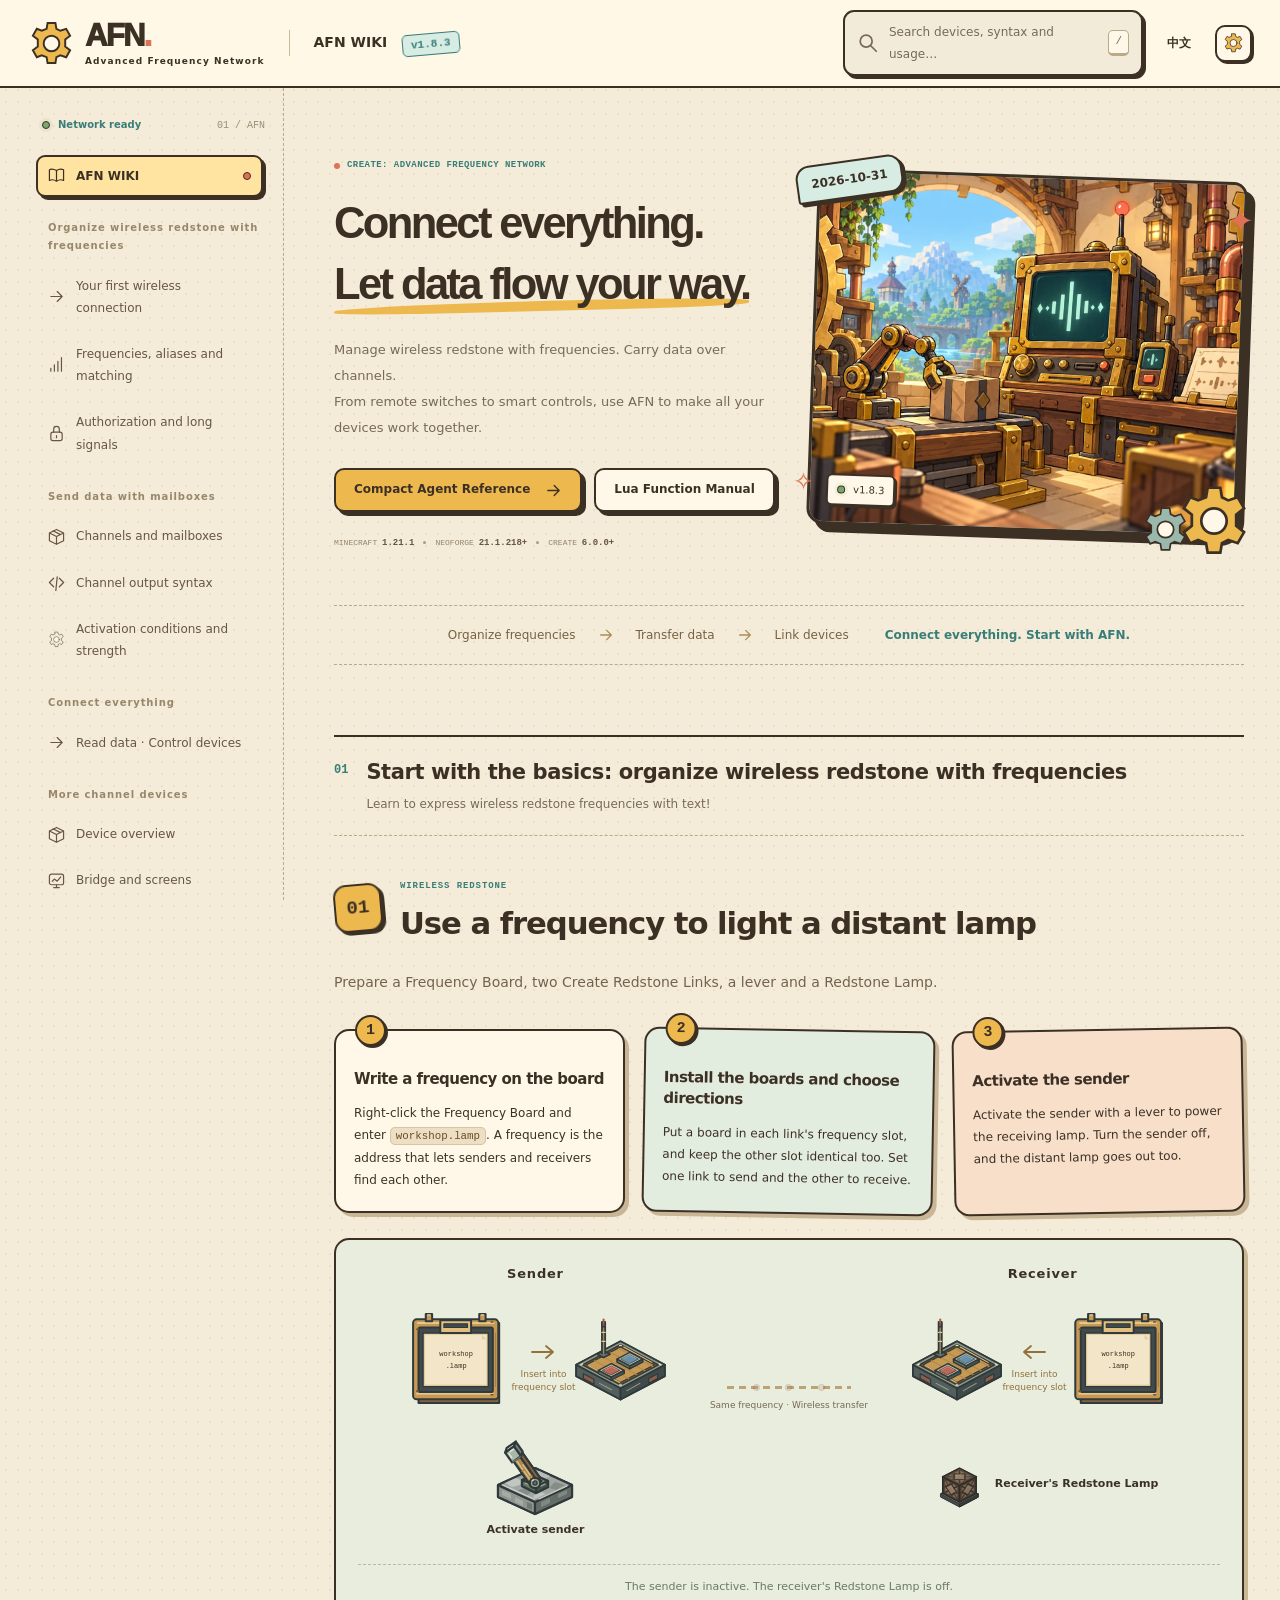
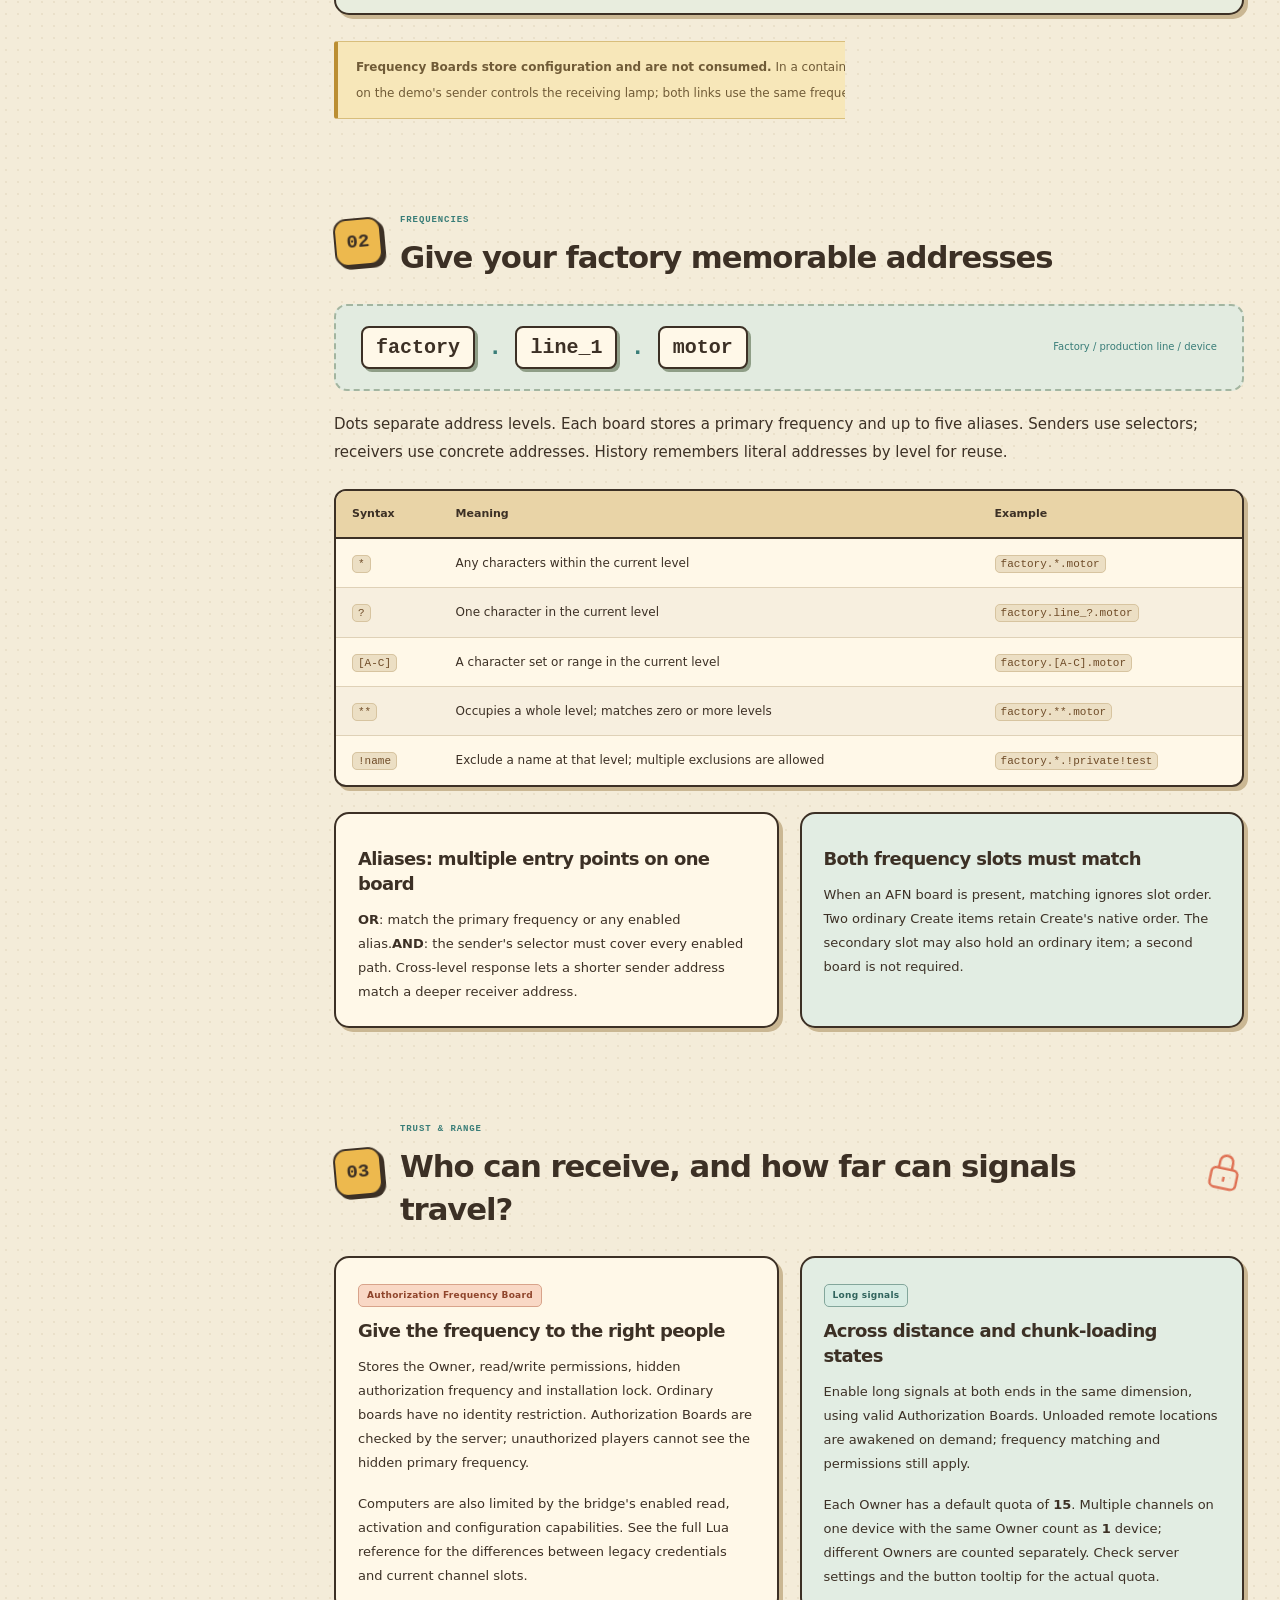
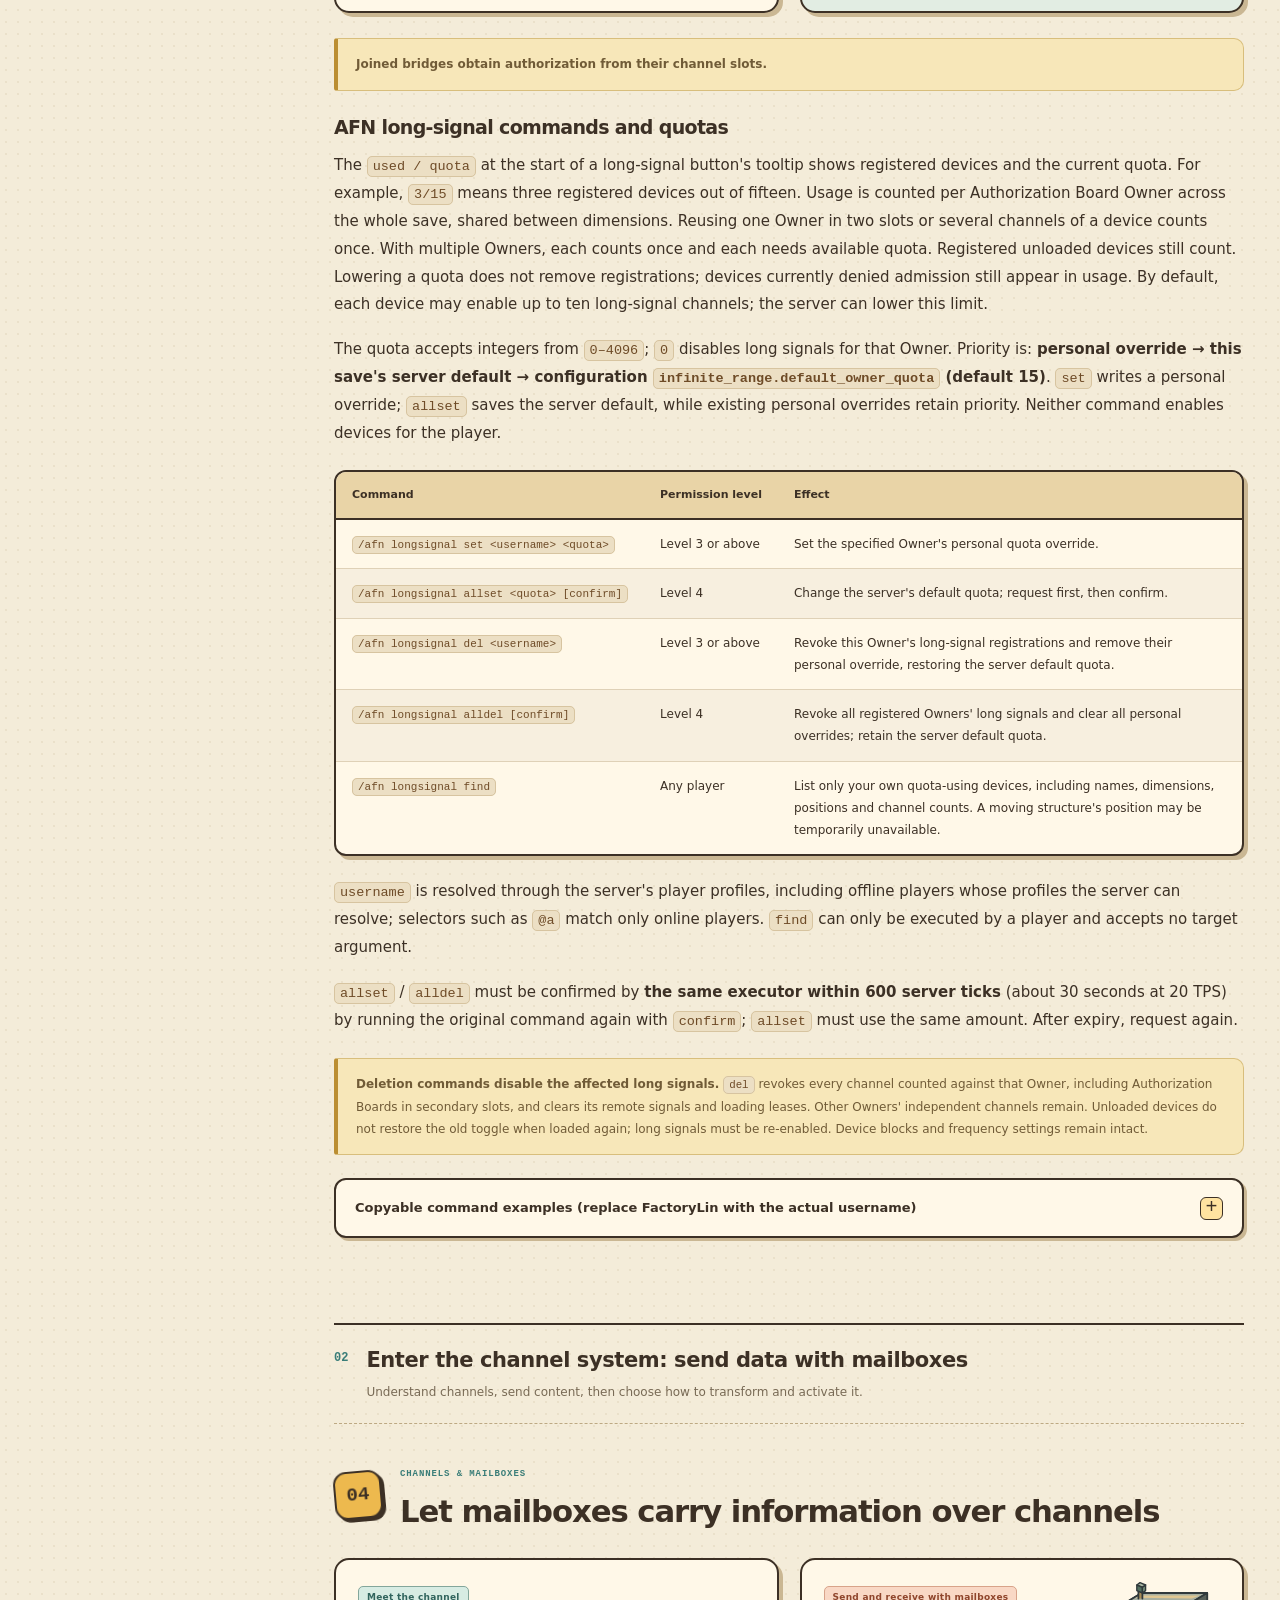
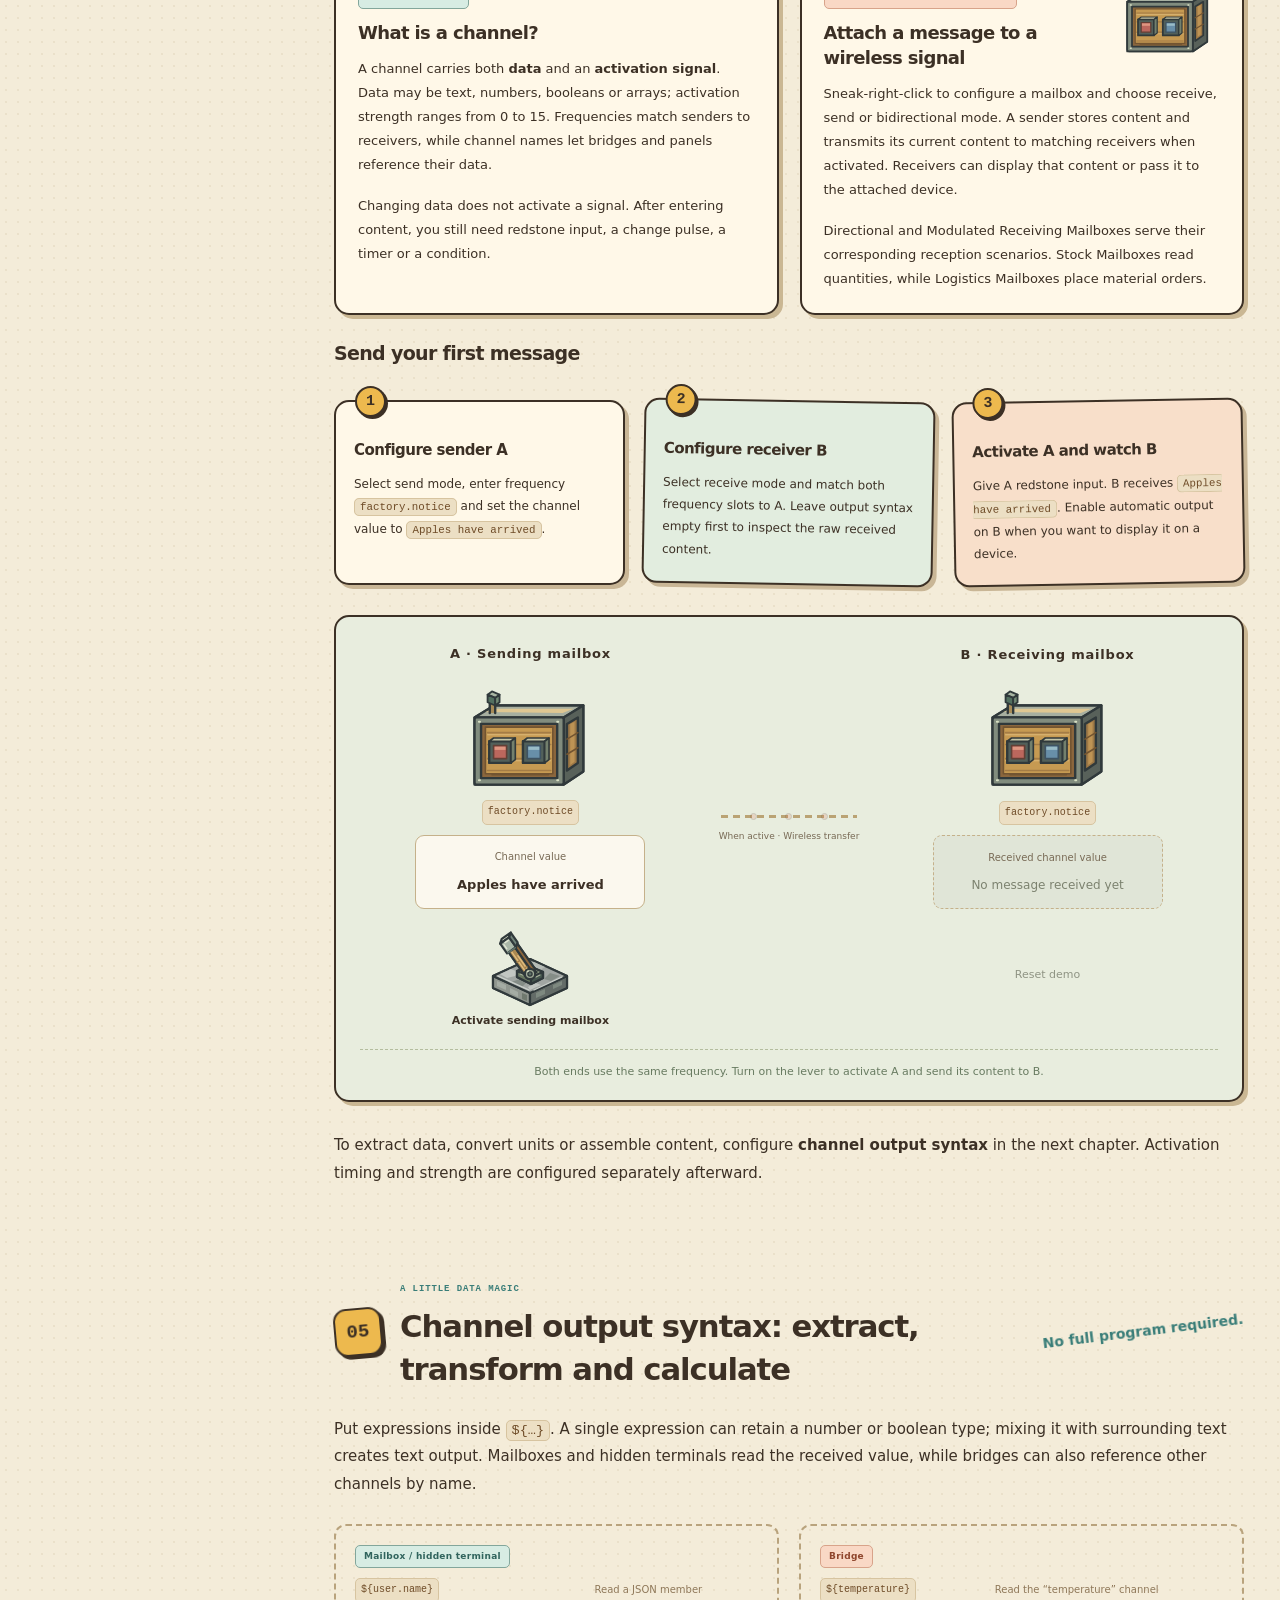
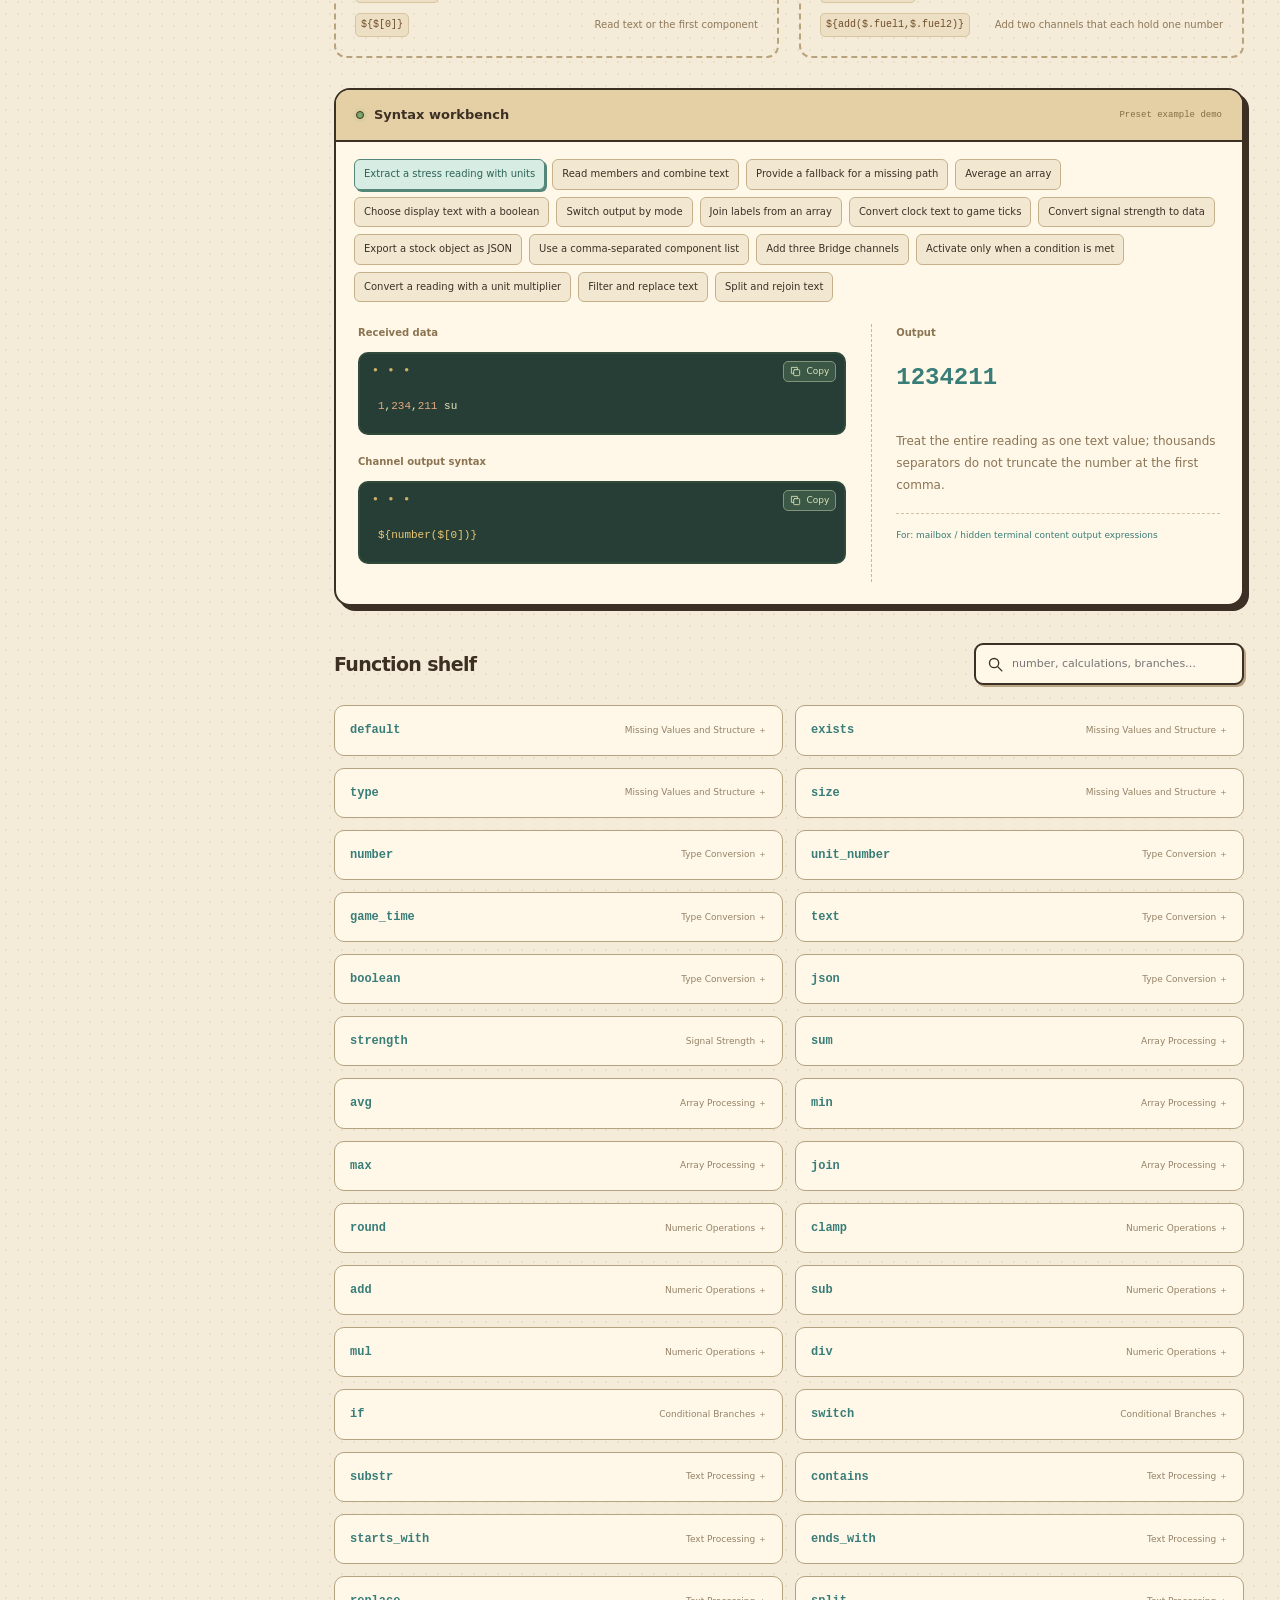
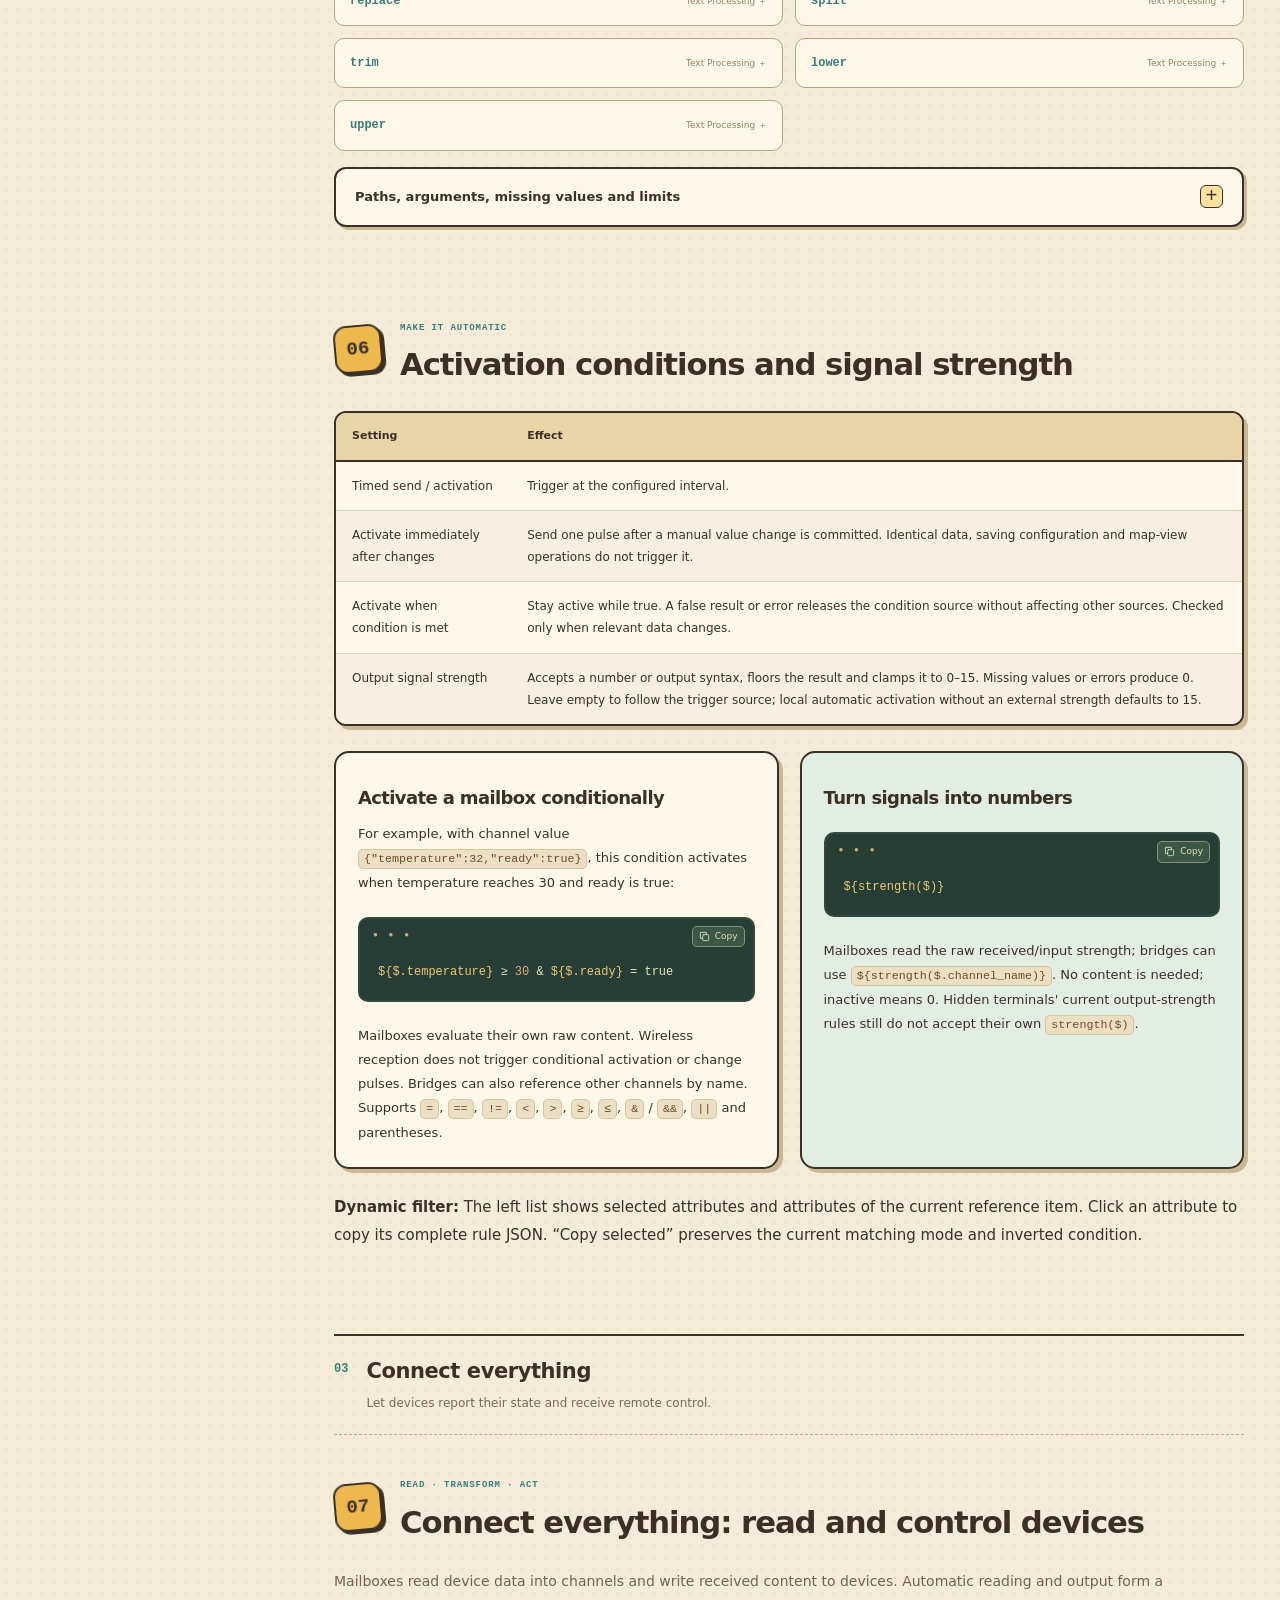
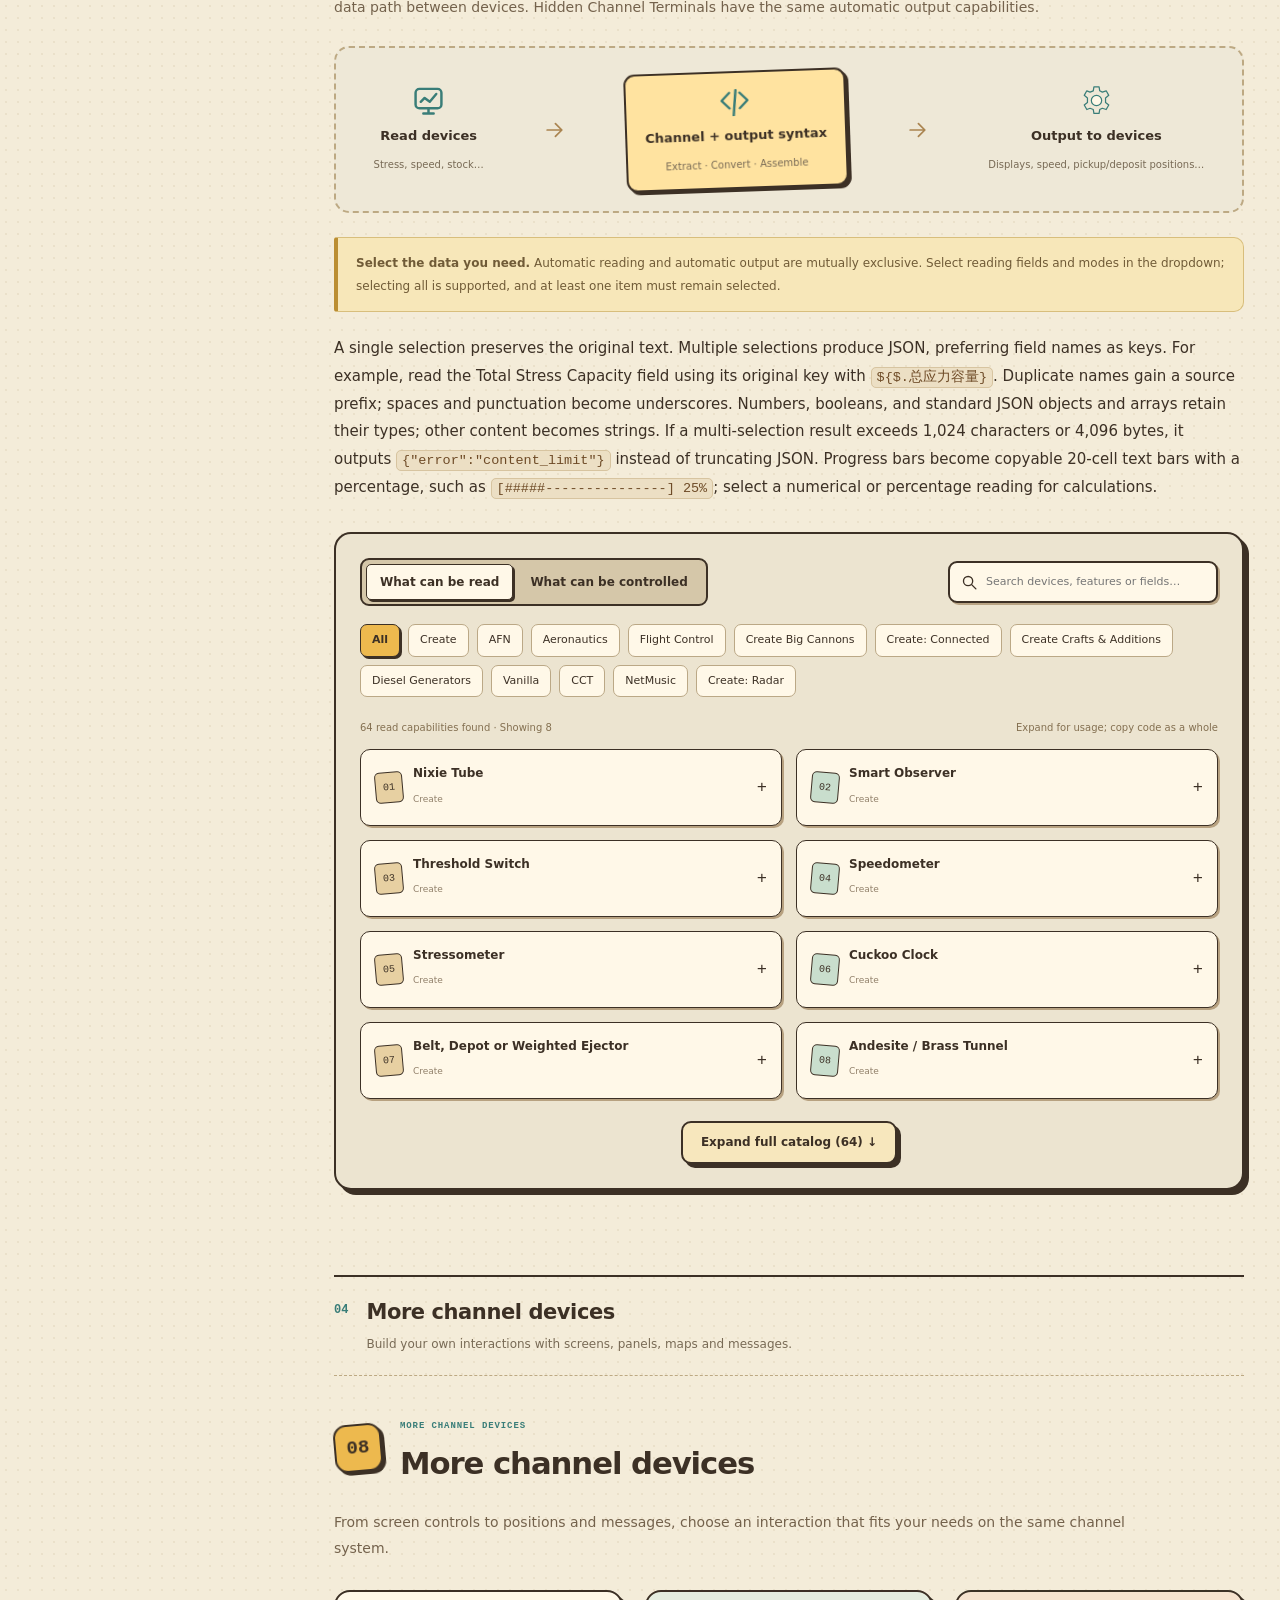
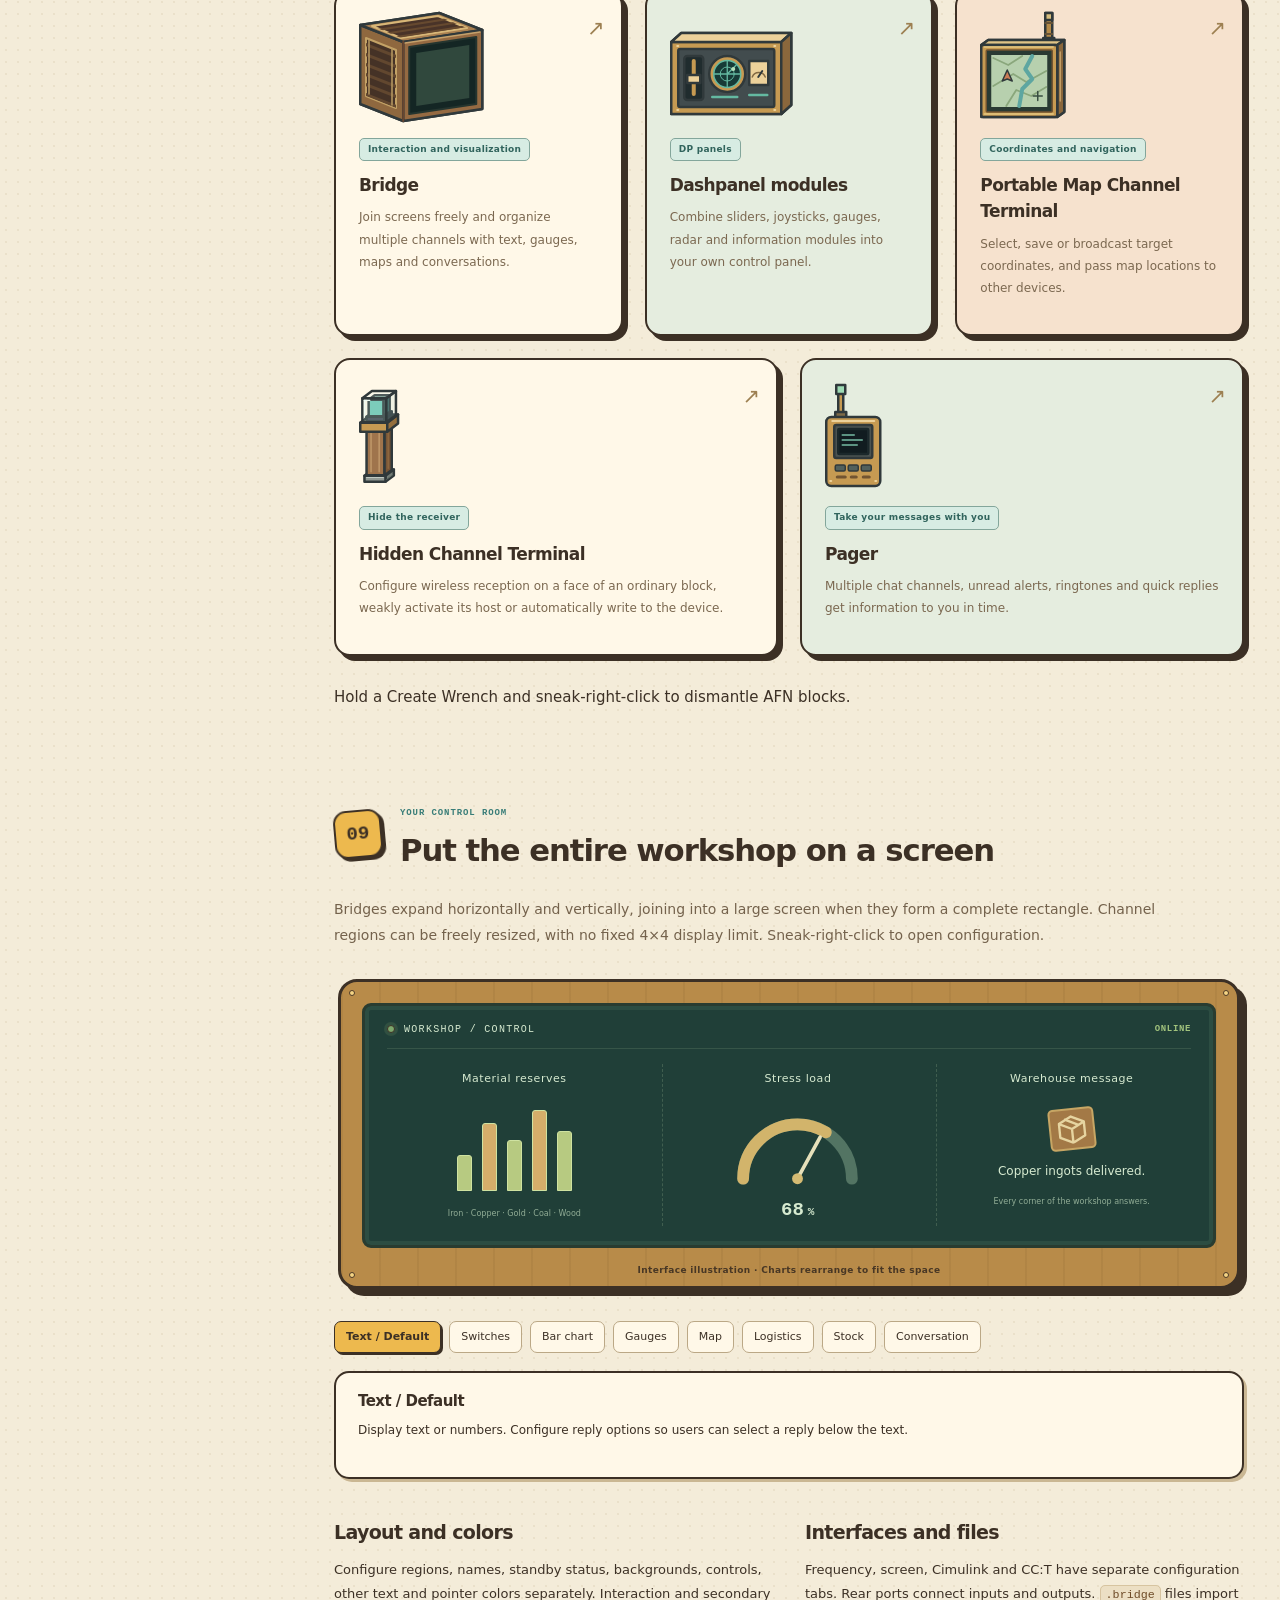
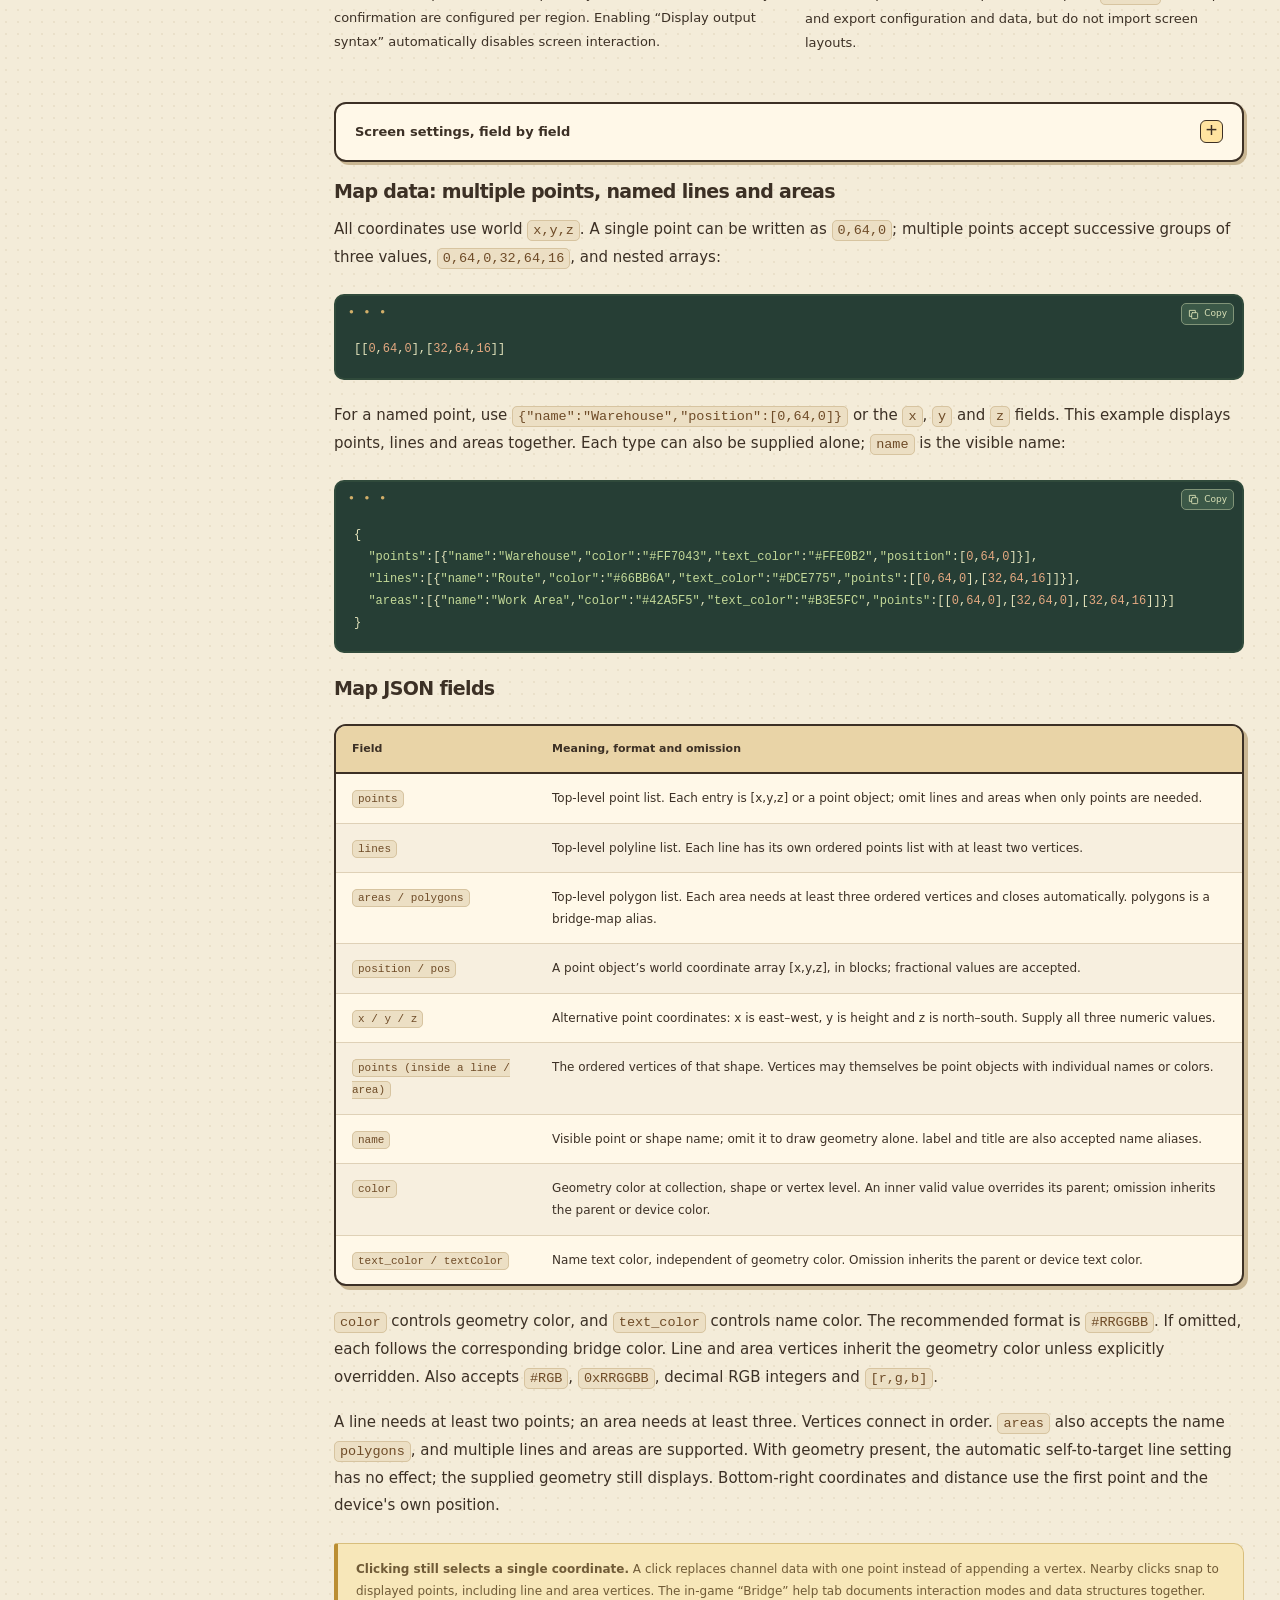
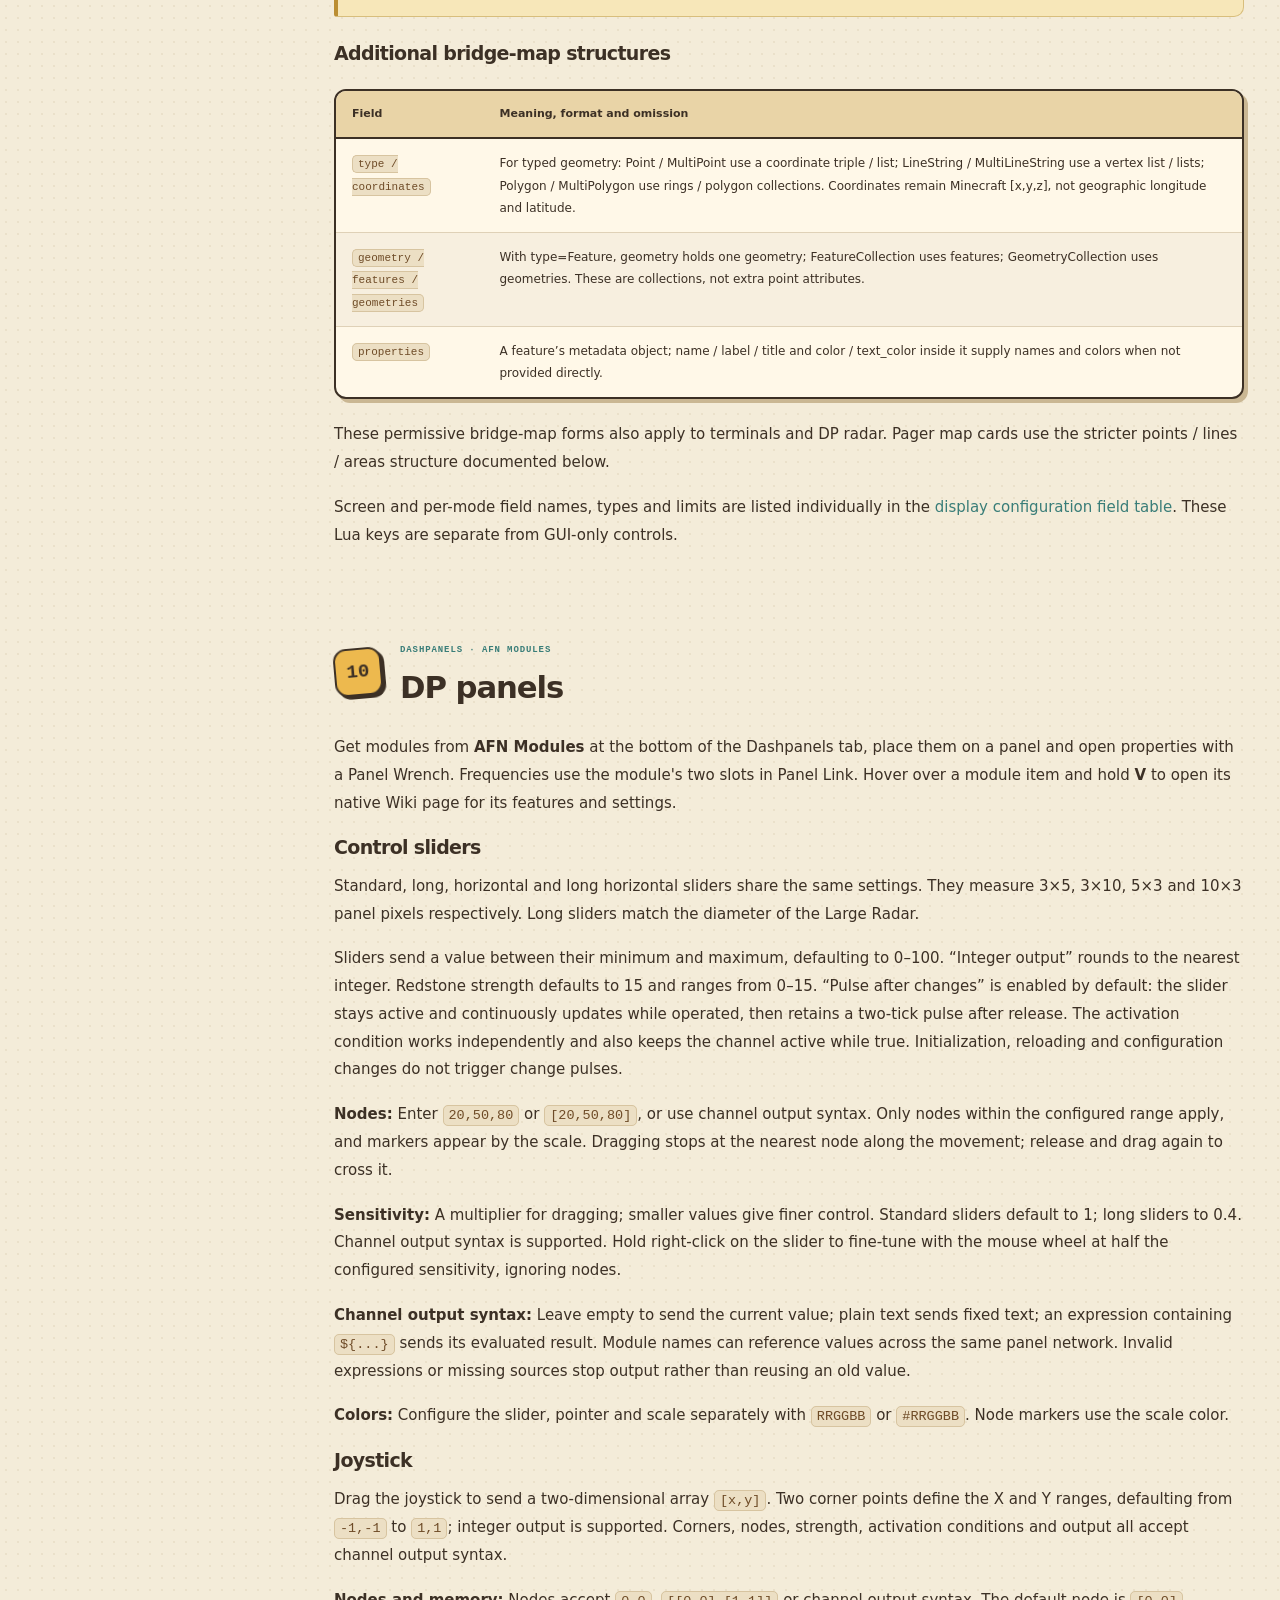
==== commit 494fcfcb: "Publish AFN Wiki 1.8.3 with complete field and parameter reference" ====
--- a/index.en.html
+++ b/index.en.html
@@ -3,10 +3,10 @@
 <html lang="en">
 <head>
 <meta charset="utf-8"/><meta content="width=device-width,initial-scale=1" name="viewport"/><meta content="#f3e8cb" name="theme-color"/>
-<meta content="AFN WIKI 1.8.2: Connect everything. Let data flow your way. Frequencies, authorization, bridges, mailbox input/output, machine configuration, channel output syntax, maps, pagers and CC:Tweaked." name="description"/>
+<meta content="AFN WIKI 1.8.3: Connect everything. Let data flow your way. Frequencies, authorization, bridges, mailbox input/output, machine configuration, channel output syntax, maps, pagers and CC:Tweaked." name="description"/>
 <title>AFN WIKI · Connect everything. Let data flow your way.</title>
 <link href="assets/favicon.svg" rel="icon" type="image/svg+xml"/><link href="assets/wiki.css?v=3" rel="stylesheet"/>
-<script defer="" src="assets/device-catalog.en.js?v=1.8.2"></script><script defer="" src="assets/syntax-catalog.en.js"></script><script defer="" src="assets/wiki.js?v=3"></script>
+<script defer="" src="assets/device-catalog.en.js?v=1.8.3"></script><script defer="" src="assets/syntax-catalog.en.js?v=1.8.3"></script><script defer="" src="assets/wiki.js?v=1.8.3"></script>
 <script data-goatcounter="https://2335987512.goatcounter.com/count" async src="https://gc.zgo.at/count.js"></script>
 </head>
 <body>
@@ -27,7 +27,7 @@
 <a class="skip-link" href="#main">Skip to content</a>
 <header class="topbar">
 <a aria-label="AFN WIKI home" class="brand" href="#welcome"><span class="brand-gear"><svg aria-hidden="true" height="48" viewBox="0 0 48 48" width="48"><use href="#i-gear"></use></svg></span><span class="brand-copy"><b>AFN<span class="brand-dot">.</span></b><small>Advanced Frequency Network</small></span></a>
-<span class="top-title">AFN WIKI <span class="version">v1.8.2</span></span>
+<span class="top-title">AFN WIKI <span class="version">v1.8.3</span></span>
 <button class="search-trigger" id="open-search"><svg class="icon"><use href="#i-search"></use></svg><span>Search devices, syntax and usage…</span><kbd>/</kbd></button>
 <a class="top-link" href="index.html" hreflang="zh-CN" lang="zh-CN">中文</a><button aria-label="Expand all content" aria-expanded="false" aria-controls="main" class="icon-button content-toggle" id="content-toggle" title="Expand all content"><svg class="icon"><use href="#i-gear"></use></svg></button><button aria-controls="sidebar" aria-expanded="false" aria-label="Open contents" class="icon-button menu-toggle" id="menu-toggle"><svg class="icon"><use href="#i-book"></use></svg></button>
 <div class="reading-track"><span id="reading-progress"></span></div>
@@ -58,7 +58,7 @@
 <a href="#faq"><svg class="icon"><use href="#i-book"></use></svg>Compatibility and FAQ</a>
 </nav><div class="sidebar-note"><span class="paperclip"></span><b>One address. Many possibilities.</b><p>Let redstone carry signals,<br/>and let channels carry information.</p><svg class="note-gear"><use href="#i-gear"></use></svg></div><div class="sidebar-links"><a href="README.md">English overview ↗</a><a href="FUNCTIONS.en.md">Full Lua reference ↗</a><a href="https://space.bilibili.com/396190439" rel="noopener noreferrer" target="_blank">Bilibili · See it in action ↗</a></div></aside>
 <main id="main">
-<section aria-labelledby="hero-title" class="hero chapter" id="welcome"><div class="hero-copy"><span class="eyebrow"><span></span> CREATE: ADVANCED FREQUENCY NETWORK</span><h1 id="hero-title">Connect everything.<br/><span class="scribble">Let data flow your way.</span></h1><p>Manage wireless redstone with frequencies. Carry data over channels.<br/>From remote switches to smart controls, use AFN to make all your devices work together.</p><div class="hero-actions"><a class="button primary" href="AGENT.en.md">Compact Agent Reference <svg class="icon"><use href="#i-arrow"></use></svg></a><a class="button" href="FUNCTIONS.en.md">Lua Function Manual</a></div><div class="compat-strip"><span>MINECRAFT <b>1.21.1</b></span><i></i><span>NEOFORGE <b>21.1.218+</b></span><i></i><span>CREATE <b>6.0.0+</b></span></div></div><div class="hero-art"><div class="art-frame"><img alt="Cartoon workshop: a brass wireless console, pager, gears and a mechanical arm delivering parcels" fetchpriority="high" height="1024" src="assets/workshop-hero.webp" width="1536"/><div class="art-label"><span class="status-light"></span>v1.8.2</div></div><span class="art-sticker">2026-10-31</span><svg class="floating-gear gear-one"><use href="#i-gear"></use></svg><svg class="floating-gear gear-two"><use href="#i-gear"></use></svg><span class="spark spark-one">✦</span><span class="spark spark-two">✧</span></div></section>
+<section aria-labelledby="hero-title" class="hero chapter" id="welcome"><div class="hero-copy"><span class="eyebrow"><span></span> CREATE: ADVANCED FREQUENCY NETWORK</span><h1 id="hero-title">Connect everything.<br/><span class="scribble">Let data flow your way.</span></h1><p>Manage wireless redstone with frequencies. Carry data over channels.<br/>From remote switches to smart controls, use AFN to make all your devices work together.</p><div class="hero-actions"><a class="button primary" href="AGENT.en.md">Compact Agent Reference <svg class="icon"><use href="#i-arrow"></use></svg></a><a class="button" href="FUNCTIONS.en.md">Lua Function Manual</a></div><div class="compat-strip"><span>MINECRAFT <b>1.21.1</b></span><i></i><span>NEOFORGE <b>21.1.218+</b></span><i></i><span>CREATE <b>6.0.0+</b></span></div></div><div class="hero-art"><div class="art-frame"><img alt="Cartoon workshop: a brass wireless console, pager, gears and a mechanical arm delivering parcels" fetchpriority="high" height="1024" src="assets/workshop-hero.webp" width="1536"/><div class="art-label"><span class="status-light"></span>v1.8.3</div></div><span class="art-sticker">2026-10-31</span><svg class="floating-gear gear-one"><use href="#i-gear"></use></svg><svg class="floating-gear gear-two"><use href="#i-gear"></use></svg><span class="spark spark-one">✦</span><span class="spark spark-two">✧</span></div></section>
 <div class="intro-ribbon"><span>Organize frequencies</span><svg class="icon"><use href="#i-arrow"></use></svg><span>Transfer data</span><svg class="icon"><use href="#i-arrow"></use></svg><span>Link devices</span><b>Connect everything. Start with AFN.</b></div>
 <div class="part-heading"><span>01</span><div><b>Start with the basics: organize wireless redstone with frequencies</b><p>Learn to express wireless redstone frequencies with text!</p></div></div>
 <section class="chapter" data-title="wireless redstone getting started Create terminal Frequency Board frequency" id="quickstart"><div class="section-heading"><span class="chapter-number">01</span><div><span class="eyebrow">WIRELESS REDSTONE</span><h2>Use a frequency to light a distant lamp</h2></div></div><p class="section-intro">Prepare a Frequency Board, two Create Redstone Links, a lever and a Redstone Lamp.</p>
@@ -194,14 +194,17 @@
 <section class="chapter" data-title="bridge screen interaction modes joined map conversation gauge bar chart Cimulink CC import export" id="bridge"><div class="section-heading"><span class="chapter-number">09</span><div><span class="eyebrow">YOUR CONTROL ROOM</span><h2>Put the entire workshop on a screen</h2></div></div><p class="section-intro">Bridges expand horizontally and vertically, joining into a large screen when they form a complete rectangle. Channel regions can be freely resized, with no fixed 4×4 display limit. Sneak-right-click to open configuration.</p>
 <div class="bridge-showcase"><div class="bridge-rivets"><i></i><i></i><i></i><i></i></div><div class="bridge-preview"><div class="preview-heading"><span class="status-light"></span> WORKSHOP / CONTROL <b>ONLINE</b></div><div class="preview-instruments"><div class="preview-chart"><span>Material reserves</span><div class="chart-bars"><i style="--bar:42%"></i><i style="--bar:80%"></i><i style="--bar:60%"></i><i style="--bar:95%"></i><i style="--bar:70%"></i></div><small>Iron · Copper · Gold · Coal · Wood</small></div><div class="preview-gauge"><span>Stress load</span><svg aria-hidden="true" viewBox="0 0 160 100"><path class="gauge-track" d="M20 85a60 60 0 0 1 120 0"></path><path class="gauge-value" d="M20 85a60 60 0 0 1 120 0"></path><path class="gauge-needle" d="M80 85 105 39"></path><circle cx="80" cy="85" r="6"></circle></svg><strong>68<span>%</span></strong></div><div class="preview-message"><span>Warehouse message</span><div class="parcel-icon"><svg class="icon"><use href="#i-box"></use></svg></div><p>Copper ingots delivered.</p><small>Every corner of the workshop answers.</small></div></div></div><span class="showcase-label">Interface illustration · Charts rearrange to fit the space</span></div>
 <div aria-label="Bridge display modes" class="mode-tabs" id="mode-tabs" role="tablist"></div><div class="mode-description paper-card" id="mode-description" role="tabpanel" tabindex="0"></div><div class="split-grid compact"><article><h3>Layout and colors</h3><p>Configure regions, names, standby status, backgrounds, controls, other text and pointer colors separately. Interaction and secondary confirmation are configured per region. Enabling “Display output syntax” automatically disables screen interaction.</p></article><article><h3>Interfaces and files</h3><p>Frequency, screen, Cimulink and CC:T have separate configuration tabs. Rear ports connect inputs and outputs. <code>.bridge</code> files import and export configuration and data, but do not import screen layouts.</p></article></div>
+<details class="fold"><summary><span>Screen settings, field by field</span><span class="fold-sign">+</span></summary><div class="fold-content"><div class="table-wrap"><table><thead><tr><th>Setting</th><th>Meaning</th></tr></thead><tbody><tr><td>Show channel name / idle status</td><td>Independently show the heading and idle indicator; both default on. Hiding them makes the freed space available to content.</td></tr><tr><td>Display output syntax</td><td>Default off. When enabled, the screen displays the channel output expression result and disables interaction; the displayed result does not replace the raw value.</td></tr><tr><td>Screen interaction / change confirmation</td><td>Both default on. Interaction controls clicks, drags and history scrolling. Confirmation previews changes before committing them.</td></tr><tr><td>Integer adjustment / sensitivity</td><td>Integer adjustment defaults off; enabling it changes values in whole-number steps. Sensitivity changes drag / wheel adjustment size without altering received data.</td></tr><tr><td>Background / control / other colors</td><td>Set the background, main controls, and remaining text / pointer elements separately; these do not change channel content.</td></tr><tr><td>Text choices / logistics presets / conversation replies</td><td>Text choices are selectable values. Logistics presets define a name, address, items and quantities. Conversation replies send configured messages; they are not text styling.</td></tr><tr><td>Chart bounds / component names and ranges / horizontal</td><td>Bounds map values to length or angle. Component settings correspond to array indices. Horizontal orientation applies only to bar charts.</td></tr><tr><td>Map background / source / dynamic mode / rotation</td><td>Background enables terrain drawing; source selects Xaero / AFN terrain. Dynamic mode follows the hosting Sable structure; rotation corrects its direction.</td></tr><tr><td>Map connection / distance / coordinates / nearby entities / hostile mobs</td><td>Control each display feature. Entity settings also determine whether their feature buttons appear and work. Lines and areas do not use the automatic self-to-target connection.</td></tr><tr><td>Conversation avatars / names / latest only</td><td>The first two control received sender identity display. Latest only shows one message; disabling it enables a scrollable history.</td></tr><tr><td>Sending avatar / name / clear chat</td><td>Empty sending identity uses anonymous defaults. Enabling clear chat adds a button that clears local history and the channel value.</td></tr></tbody></table></div></div></details>
 <h3>Map data: multiple points, named lines and areas</h3><p>All coordinates use world <code>x,y,z</code>. A single point can be written as <code>0,64,0</code>; multiple points accept successive groups of three values, <code>0,64,0,32,64,16</code>, and nested arrays:</p><pre><code>[[0,64,0],[32,64,16]]</code></pre>
 <p>For a named point, use <code>{"name":"Warehouse","position":[0,64,0]}</code> or the <code>x</code>, <code>y</code> and <code>z</code> fields. This example displays points, lines and areas together. Each type can also be supplied alone; <code>name</code> is the visible name:</p><pre><code>{
   "points":[{"name":"Warehouse","color":"#FF7043","text_color":"#FFE0B2","position":[0,64,0]}],
   "lines":[{"name":"Route","color":"#66BB6A","text_color":"#DCE775","points":[[0,64,0],[32,64,16]]}],
   "areas":[{"name":"Work Area","color":"#42A5F5","text_color":"#B3E5FC","points":[[0,64,0],[32,64,0],[32,64,16]]}]
 }</code></pre>
+<h3>Map JSON fields</h3><div class="table-wrap"><table><thead><tr><th>Field</th><th>Meaning, format and omission</th></tr></thead><tbody><tr><td><code>points</code></td><td>Top-level point list. Each entry is [x,y,z] or a point object; omit lines and areas when only points are needed.</td></tr><tr><td><code>lines</code></td><td>Top-level polyline list. Each line has its own ordered points list with at least two vertices.</td></tr><tr><td><code>areas / polygons</code></td><td>Top-level polygon list. Each area needs at least three ordered vertices and closes automatically. polygons is a bridge-map alias.</td></tr><tr><td><code>position / pos</code></td><td>A point object’s world coordinate array [x,y,z], in blocks; fractional values are accepted.</td></tr><tr><td><code>x / y / z</code></td><td>Alternative point coordinates: x is east–west, y is height and z is north–south. Supply all three numeric values.</td></tr><tr><td><code>points (inside a line / area)</code></td><td>The ordered vertices of that shape. Vertices may themselves be point objects with individual names or colors.</td></tr><tr><td><code>name</code></td><td>Visible point or shape name; omit it to draw geometry alone. label and title are also accepted name aliases.</td></tr><tr><td><code>color</code></td><td>Geometry color at collection, shape or vertex level. An inner valid value overrides its parent; omission inherits the parent or device color.</td></tr><tr><td><code>text_color / textColor</code></td><td>Name text color, independent of geometry color. Omission inherits the parent or device text color.</td></tr></tbody></table></div>
 <p><code>color</code> controls geometry color, and <code>text_color</code> controls name color. The recommended format is <code>#RRGGBB</code>. If omitted, each follows the corresponding bridge color. Line and area vertices inherit the geometry color unless explicitly overridden. Also accepts <code>#RGB</code>, <code>0xRRGGBB</code>, decimal RGB integers and <code>[r,g,b]</code>.</p>
-<p>A line needs at least two points; an area needs at least three. Vertices connect in order. <code>areas</code> also accepts the name <code>polygons</code>, and multiple lines and areas are supported. With geometry present, the automatic self-to-target line setting has no effect; the supplied geometry still displays. Bottom-right coordinates and distance use the first point and the device's own position.</p><aside class="note"><b>Clicking still selects a single coordinate.</b> A click replaces channel data with one point instead of appending a vertex. Nearby clicks snap to displayed points, including line and area vertices. The in-game “Bridge” help tab documents interaction modes and data structures together.</aside></section>
+<p>A line needs at least two points; an area needs at least three. Vertices connect in order. <code>areas</code> also accepts the name <code>polygons</code>, and multiple lines and areas are supported. With geometry present, the automatic self-to-target line setting has no effect; the supplied geometry still displays. Bottom-right coordinates and distance use the first point and the device's own position.</p><aside class="note"><b>Clicking still selects a single coordinate.</b> A click replaces channel data with one point instead of appending a vertex. Nearby clicks snap to displayed points, including line and area vertices. The in-game “Bridge” help tab documents interaction modes and data structures together.</aside><h3>Additional bridge-map structures</h3><div class="table-wrap"><table><thead><tr><th>Field</th><th>Meaning, format and omission</th></tr></thead><tbody><tr><td><code>type / coordinates</code></td><td>For typed geometry: Point / MultiPoint use a coordinate triple / list; LineString / MultiLineString use a vertex list / lists; Polygon / MultiPolygon use rings / polygon collections. Coordinates remain Minecraft [x,y,z], not geographic longitude and latitude.</td></tr><tr><td><code>geometry / features / geometries</code></td><td>With type=Feature, geometry holds one geometry; FeatureCollection uses features; GeometryCollection uses geometries. These are collections, not extra point attributes.</td></tr><tr><td><code>properties</code></td><td>A feature’s metadata object; name / label / title and color / text_color inside it supply names and colors when not provided directly.</td></tr></tbody></table></div>
+<p>These permissive bridge-map forms also apply to terminals and DP radar. Pager map cards use the stricter points / lines / areas structure documented below.</p><p>Screen and per-mode field names, types and limits are listed individually in the <a href="#fn-channel-display-config">display configuration field table</a>. These Lua keys are separate from GUI-only controls.</p></section>
 <section class="chapter" data-title="Dashpanels AFN Modules panel slider joystick radar gauges LCD energy columns radio buttons switches" id="dashpanels"><div class="section-heading"><span class="chapter-number">10</span><div><span class="eyebrow">DASHPANELS · AFN MODULES</span><h2>DP panels</h2></div></div>
 <p>Get modules from <b>AFN Modules</b> at the bottom of the Dashpanels tab, place them on a panel and open properties with a Panel Wrench. Frequencies use the module's two slots in Panel Link. Hover over a module item and hold <b>V</b> to open its native Wiki page for its features and settings.</p>
 <h3>Control sliders</h3><p>Standard, long, horizontal and long horizontal sliders share the same settings. They measure 3×5, 3×10, 5×3 and 10×3 panel pixels respectively. Long sliders match the diameter of the Large Radar.</p>
@@ -219,7 +222,7 @@
 [[0,64,0],[24,64,16]]</code></pre>
 <p>Each line is an independent example. Only points within the scale radius appear. If coordinates are not visible, check their distance from the module and increase the scale.</p>
 <pre><code>{"points":[{"name":"Base","position":[0,64,0]}],"lines":[{"points":[[0,64,0],[24,64,16]]}],"areas":[{"points":[[0,64,0],[24,64,0],[24,64,16]]}]}</code></pre>
-<div class="table-wrap"><table><thead><tr><th>Setting</th><th>Effect</th></tr></thead><tbody><tr><td>Map rotation</td><td>Clockwise rotation in degrees, default 0. Supports channel output syntax.</td></tr><tr><td>Scale</td><td>Horizontal distance in blocks from the center to the rim. Must exceed 0; defaults to 64. Larger values show a wider area. Supports channel output syntax.</td></tr><tr><td>Map background / grid colors</td><td>Set the disc background and circular grid colors separately.</td></tr><tr><td>Point color</td><td>Default color for received points, lines and areas.</td></tr><tr><td>Fixed points</td><td>Additional world coordinates to display. Supports names, bridge map structures and channel output syntax.</td></tr><tr><td>Fixed point color</td><td>Default color for fixed points, lines and areas.</td></tr></tbody></table></div>
+<div class="table-wrap"><table><thead><tr><th>Setting</th><th>Effect</th></tr></thead><tbody><tr><td>Map rotation</td><td>Clockwise rotation in degrees, default 0; normalized over 360°. Supports channel output syntax; an expression error keeps the last valid rotation.</td></tr><tr><td>Scale</td><td>Horizontal radius in blocks, from 0.001 to 60000000; defaults to 64. Larger values show a wider area. Supports channel output syntax; invalid or out-of-range results keep the last valid scale.</td></tr><tr><td>Map background / grid colors</td><td>Set the disc background and circular grid colors separately.</td></tr><tr><td>Point color</td><td>Default color for received points, lines and areas.</td></tr><tr><td>Fixed points</td><td>Additional world coordinates to display. Supports names, bridge map structures and channel output syntax.</td></tr><tr><td>Fixed point color</td><td>Default color for fixed points, lines and areas.</td></tr></tbody></table></div>
 <p>Fixed points accept this shorthand. Without names, coordinate arrays alone also work. The map data's <code>color</code> and <code>text_color</code> override module colors.</p>
 <pre><code>{[0,64,0]:"Base",[24,64,16]:"Dock"}</code></pre>
 <h3>LCD energy columns</h3><p>Segmented battery-style displays come in vertical 1×4, horizontal 4×1, and long 2×10 and 10×2 sizes, all receiving one number. Limits default to 0–100. The first and second nodes divide low, middle and high ranges, colored red, yellow and green by default. Empty nodes divide the range into thirds. Nodes and limits support channel output syntax.</p>
@@ -232,10 +235,12 @@
 <pre><code>${slider_name}
 ${strength($.switch_name)}</code></pre>
 <p>Limits must evaluate to finite numbers with minimum ≤ maximum; conditions must evaluate to booleans. Sliders stop output when an expression is invalid.</p>
+<details class="fold"><summary><span>Module settings reference</span><span class="fold-sign">+</span></summary><div class="fold-content"><div class="table-wrap"><table><thead><tr><th>Applies to</th><th>Setting</th><th>Meaning and default</th></tr></thead><tbody><tr><td>All modules</td><td>Name and Panel Link frequencies</td><td>The name is used by expressions within the panel network; keep names unique. The two actual frequency slots handle wireless communication. A module name is not a wireless frequency.</td></tr><tr><td>Sliders / joystick</td><td>Signal strength</td><td>Redstone strength while sending, default 15 and limited to 0–15. Accepts output syntax and is independent of the transmitted data.</td></tr><tr><td>Sliders / joystick</td><td>Activation condition</td><td>Empty disables this activation source. A true condition maintains activation; false releases only this source, preserving active operation or pulse sources.</td></tr><tr><td>Sliders / joystick</td><td>Pulse after changes</td><td>Default true: maintain activation and update values during operation, then retain a short release pulse. false disables this activation source; conditions can still activate the module.</td></tr><tr><td>Sliders / joystick</td><td>Integer output and output syntax</td><td>Integer output defaults to false; enabling it rounds raw values. Empty output syntax sends the raw number / two-dimensional array. Configured syntax transforms the transmitted value without moving the control itself.</td></tr><tr><td>Sliders</td><td>Bounds and nodes</td><td>Default 0–100; empty nodes means no nodes, or enter values such as 20,50,80. Dragging stops at a node; release and drag again to cross it. Invalid bounds stop output.</td></tr><tr><td>Sliders</td><td>Sensitivity and slider / pointer / scale colors</td><td>Sensitivity defaults to 1 on standard sliders and 0.4 on long sliders. Hold right-click and scroll for half sensitivity, ignoring nodes. Default colors are #D7AA5E, #FFFFFF and #FFFFFF respectively.</td></tr><tr><td>Joystick</td><td>First and second coordinates</td><td>Default -1,-1 and 1,1, defining the two ends of both axes; [x,y] is also accepted. Axes may be reversed independently.</td></tr><tr><td>Joystick</td><td>Sensitivity</td><td>Default 1; limited to a finite multiplier of 0.2–5. Larger values move the joystick farther for the same mouse movement. Accepts output syntax.</td></tr><tr><td>Joystick</td><td>Nodes and memory</td><td>Default node [0,0]; accepts lists such as [[0,0],[1,1]]. Memory defaults to false: release returns at constant speed to the closest node. true preserves the released position.</td></tr><tr><td>Arc / circular gauges</td><td>Bounds, Show name and three colors</td><td>Bounds default to 0–100 and define the needle mapping. Show name affects only the visible label, not name references. Background, pointer and scale colors control those parts separately.</td></tr><tr><td>Radios / information boards</td><td>Background and text colors</td><td>Set screen fill and lettering separately. Radios parse the latest conversation message; information boards display raw content. Right-click a radio to clear its current message.</td></tr><tr><td>Buttons / switches / Push Button</td><td>Channel content and signal strength</td><td>Content defines the transmitted value and accepts expressions; strength defaults to 15. A normal button sends while held and releases afterward. Switches and Push Buttons toggle a persistent on/off state on each click.</td></tr><tr><td>Normal button / placeholder</td><td>Color</td><td>The normal button colors its pressable part; the placeholder colors its body. Push Button uses the switch’s settings.</td></tr><tr><td>LCD columns, every size</td><td>Bounds, first node and second node</td><td>Bounds default to 0–100. Empty first and second nodes independently use one-third and two-thirds of the range. Nodes are clamped to the range and swapped if reversed.</td></tr><tr><td>LCD columns, every size</td><td>Low / middle / high colors</td><td>Low is below the first node; middle starts at the first and ends before the second; high starts at the second. Defaults: #DF6259 (red), #E7C44F (yellow), #59C778 (green).</td></tr></tbody></table></div></div></details>
 </section>
-<section class="chapter" data-title="map coordinates terminal favorites navigation entities broadcast portable" id="map-terminal"><div class="section-heading"><span class="chapter-number">11</span><div><span class="eyebrow">PORTABLE MAP TERMINAL</span><h2>Portable Map Channel Terminal: a companion for map markers and planning</h2></div></div><article class="paper-card"><span class="tag">Map terminal / bridge map</span><h3>Treat positions as data too</h3><p>Transmit <code>x,y,z</code>, save locations, and show connecting lines and distance. Bridges can use Xaero terrain, the AFN map or a grid; coordinates and backgrounds can be hidden separately.</p><p>The mouse wheel zooms around the focus; middle-drag pans. View operations do not change channel values. Recenter brings self and target into view; dynamic mode rotates with the Sable structure's orientation.</p><p>Nearby-entity and hostile-mob buttons only appear when enabled in configuration. Clicking near a marker snaps to its coordinates. Right-click an entity marker on the portable terminal to continuously broadcast its position.</p></article><p>Sneak-right-click opens multichannel configuration: add, remove and select channels on the left; configure name, frequency, channel value, activation strength, long signals and output syntax in the middle; inventory is on the right. An older terminal retains its configuration as its first channel.</p><p>Right-click while holding the terminal to open its map. Alt + wheel or number keys switch the primary channel; taking out the device shows its current channel. Middle-click selection or map broadcasting affects only that channel; other activated channels keep working after switching. The terminal must remain held or installed on an operating base such as a Placard.</p><p>Right-click the map to add points, lines and areas. Right-click broadcasting geometry to rename, recolor or remove it. Move the mouse to the map's left edge to show the channel list. The item screen also displays geometry, hiding names when crowded.</p><p>Terminals and bridges share the same point, line and area format; <a href="#bridge">see map data formats</a>. In output syntax, <code>$</code> reads the current channel's raw value.</p></section>
+<section class="chapter" data-title="map coordinates terminal favorites navigation entities broadcast portable" id="map-terminal"><div class="section-heading"><span class="chapter-number">11</span><div><span class="eyebrow">PORTABLE MAP TERMINAL</span><h2>Portable Map Channel Terminal: a companion for map markers and planning</h2></div></div><article class="paper-card"><span class="tag">Map terminal / bridge map</span><h3>Treat positions as data too</h3><p>Transmit <code>x,y,z</code>, save locations, and show connecting lines and distance. Bridges can use Xaero terrain, the AFN map or a grid; coordinates and backgrounds can be hidden separately.</p><p>The mouse wheel zooms around the focus; middle-drag pans. View operations do not change channel values. Recenter brings self and target into view; dynamic mode rotates with the Sable structure's orientation.</p><p>Nearby-entity and hostile-mob buttons only appear when enabled in configuration. Clicking near a marker snaps to its coordinates. Right-click an entity marker on the portable terminal to continuously broadcast its position.</p></article><p>Right-click opens the shared GUI, with Channels and Map tabs; it remembers the last tab. In Channels, add, remove and select channels on the left; configure name, frequency, channel value, activation strength, long signals and output syntax in the middle; inventory is on the right. An older terminal retains its configuration as its first channel.</p><p>While holding the terminal, left-click broadcasts the aimed position or entity; middle-click stops the primary channel’s broadcast. Alt + wheel or number keys switch the primary channel and show its name. Other active channels keep broadcasting; broadcasts remain active in the player’s inventory or on a supported operating base. Leaving the inventory without such a base releases broadcasting.</p><p>Use the three bottom-right symbol buttons to create points, lines and areas; double-click ends line or area drawing. Creation saves data without broadcasting. Right-click to start broadcasting; right-click selected geometry to rename, recolor, broadcast it alone or remove it. Broadcasting one shape alone removes the other shapes. Click the left arrow to show channels; click the map to hide the list. The top tab bar appears when the pointer reaches it. The item screen also displays geometry, hiding names when crowded.</p><p>Terminals and bridges share the same point, line and area format; <a href="#bridge">see map data formats</a>. In output syntax, <code>$</code> reads the current channel's raw value.</p></section>
 <section class="chapter" data-title="hidden terminal face configurator authorization weak activation copy contraption" id="hidden"><div class="section-heading"><span class="chapter-number">12</span><div><span class="eyebrow">HIDDEN CHANNEL TERMINALS</span><h2>Hidden Channel Terminal: an upgrade over cable control</h2></div></div><p class="section-intro">Configure a receive frequency on one face of an ordinary block without adding a visible device. Hold the configurator to view and edit configured faces.</p><div><p>Hold the configurator and right-click a non-AFN block face to create an empty configuration; right-click again to open the autosaving receive configuration. Blue outlines mean configured faces; red means empty configuration. Focusing a face shows its frequency.</p><div class="key-guide"><span><kbd>Right-click</kbd> Create / edit</span><span><kbd>Sneak + right-click</kbd> Remove face</span><span><kbd>Middle-click</kbd> Copy</span><span><kbd>Sneak + middle-click</kbd> Exit copying</span></div><p>A covered face can still receive. It weakly activates its host without powering neighbors. Automatic output shares mailbox capabilities. Configuration survives pistons, Create contraptions and Sable movement; permanently destroying the host removes it. Authorized faces require the relevant permissions to edit or remove.</p></div></section>
-<section class="chapter" data-title="pager messages chat JSON messages avatar name ringtone quick phrases geometry map points lines polygons" id="pager"><div class="section-heading"><span class="chapter-number">13</span><div><span class="eyebrow">CHANNEL PAGER</span><h2>Channel Pager: a remarkable phone</h2></div></div><article class="paper-card coral-card"><span class="tag coral">Channel Pager</span><h3>A message from the warehouse! Everything can send you a message—not just people!</h3><p>Configure multiple channels, each serving as its own group chat.</p><p>Each channel independently configures its frequency, avatar/name toggles, ringtone, music disc, loop count and quick phrases. Search items to use as an avatar. Shortcut mappings cannot repeat within one channel.</p><p>Left-click while holding it to light the input screen; press Enter or left-click again to send a mapped message. Pagers also work on lecterns and Create Placards.</p></article><details class="fold" open=""><summary><span>Let other devices message a pager or bridge</span><span class="fold-sign">+</span></summary><div class="fold-content"><p>Plain text appears anonymously. Chat JSON supports item/player avatars, names and message bodies; the bridge's Conversation mode uses the same format:</p><pre><code>{"avatar":"item:minecraft:apple","name":"Warehouse","message":"Apples have arrived"}</code></pre><p><code>messages</code> mixes text with multiple stock objects. Item icons and quantities appear inline as emotes:</p><pre><code>{"name":"Warehouse","messages":["Just received",{"minecraft:apple":8},"and",{"minecraft:iron_ingot":16},"Please collect"]}</code></pre><p>Items accept registry IDs or uniquely identifiable names. Bridge conversations can show only the latest message or a scrolling history, with configurable avatars, names, replies and a clear button. Empty avatar/name settings use an anonymous identity.</p></div></details>
+<section class="chapter" data-title="pager messages chat JSON messages avatar name ringtone quick phrases geometry map points lines polygons" id="pager"><div class="section-heading"><span class="chapter-number">13</span><div><span class="eyebrow">CHANNEL PAGER</span><h2>Channel Pager: a remarkable phone</h2></div></div><article class="paper-card coral-card"><span class="tag coral">Channel Pager</span><h3>A message from the warehouse! Everything can send you a message—not just people!</h3><p>Configure multiple channels, each serving as its own group chat.</p><p>Each channel independently configures its frequency, avatar/name toggles, ringtone, music disc, loop count and quick phrases. Search items to use as an avatar. Shortcut mappings cannot repeat within one channel.</p><p>Left-click while holding it to light the input screen; press Enter or left-click again to send a mapped message. Pagers also work on lecterns and Create Placards.</p></article><details class="fold" open=""><summary><span>Let other devices message a pager or bridge</span><span class="fold-sign">+</span></summary><div class="fold-content"><p>Plain text appears anonymously. Chat JSON supports item/player avatars, names and message bodies; the bridge's Conversation mode uses the same format:</p><pre><code>{"avatar":"item:minecraft:apple","name":"Warehouse","message":"Apples have arrived"}</code></pre><h3>Chat JSON fields</h3><div class="table-wrap"><table><thead><tr><th>Field</th><th>Meaning, format and omission</th></tr></thead><tbody><tr><td><code>avatar</code></td><td>Sender avatar string, such as item:minecraft:apple for an item icon or player:player_UUID for a player profile. Omission / empty text uses the default avatar; image URLs are not supported.</td></tr><tr><td><code>name</code></td><td>Displayed sender name, limited to 64 characters. Omission / empty text displays an anonymous identity. This display name grants no authorization.</td></tr><tr><td><code>message</code></td><td>A single text body. Legacy aliases content and text are also accepted, in priority order message, content, text.</td></tr><tr><td><code>messages</code></td><td>Structured body: text, an item-quantity object, a map object, or an array mixing several entries in order. Used only when message / content / text are all absent or not strings. An empty string still takes priority.</td></tr><tr><td><code>item key: quantity</code></td><td>A stock object inside the body, such as {"minecraft:apple":8}. The key selects an item and the number specifies its quantity. This displays an icon and amount; it does not create or transfer actual items.</td></tr></tbody></table></div>
+<p><code>messages</code> mixes text with multiple stock objects. Item icons and quantities appear inline as emotes:</p><pre><code>{"name":"Warehouse","messages":["Just received",{"minecraft:apple":8},"and",{"minecraft:iron_ingot":16},"Please collect"]}</code></pre><p>Items accept registry IDs or uniquely identifiable names. Bridge conversations can show only the latest message or a scrolling history, with configurable avatars, names, replies and a clear button. Empty avatar/name settings use an anonymous identity.</p></div></details>
 <details class="fold"><summary><span>Attach a map of points, lines and polygons</span><span class="fold-sign">+</span></summary><div class="fold-content"><p>Send a map terminal's <code>points</code>, <code>lines</code> and <code>areas</code> object directly to a pager, or place it in <code>messages</code> alongside text and stock icons. No extra wrapper is needed. The following example can be sent directly; <code>position</code> supplies the point coordinates:</p><pre><code>{&quot;points&quot;:[{&quot;position&quot;:[0,64,0],&quot;name&quot;:&quot;Warehouse&quot;}],&quot;lines&quot;:[{&quot;points&quot;:[[0,64,0],[32,64,16]],&quot;name&quot;:&quot;Route&quot;}]}</code></pre><p>The explicit <code>type:"map"</code> and <code>geometry</code> format also works for setting a card title and dimension. Pagers display a clickable map card; bridge conversations and DP radios show a summary:</p><pre><code>{
   &quot;name&quot;: &quot;Dispatch&quot;,
   &quot;messages&quot;: [
@@ -309,7 +314,8 @@
       &quot;minecraft:apple&quot;: 8
     }
   ]
-}</code></pre><div class="table-wrap"><table><thead><tr><th>Field</th><th>Format and meaning</th></tr></thead><tbody><tr><td><code>type</code> / <code>geometry</code></td><td>For an explicit wrapper, set <code>type</code> to <code>map</code> and put <code>points</code>, <code>lines</code> and <code>areas</code> inside <code>geometry</code>. These three fields may also be supplied directly without a wrapper.</td></tr><tr><td>Coordinates and vertices</td><td>Coordinates must be numerical <code>[x,y,z]</code> triples. A point may use <code>{"position":[x,y,z],"name":"Label"}</code> or the <code>pos</code> alias. A line or polygon lists its <code>points</code> in connection order: at least two for a line, three for a polygon.</td></tr><tr><td>Names and colors</td><td><code>title</code> names the card. Points, lines and polygons use <code>name</code> for labels, <code>color</code> for geometry and <code>text_color</code> for labels, for example <code>#FF8800</code>.</td></tr><tr><td><code>dimension</code></td><td>Use a full dimension registry ID, such as <code>minecraft:overworld</code>. If omitted, the current dimension at viewing time is used. Other dimensions display geometry over a grid.</td></tr></tbody></table></div><p>Client map settings prefer Xaero, then the AFN exploration map, then a solid-color grid; unexplored areas use a grid. A low-resolution preview is drawn when its card is visible in chat, even partially. Click for details, use the wheel to zoom, left- or middle-drag to pan, and reset to fit all geometry. Closing returns to the previous chat position.</p><p>Each map allows 128 vertices and 16 lines/polygons combined. Each message allows four maps and 256 vertices combined. The existing 1024-character/4096-byte message body limit still applies. Invalid geometry stays visible as text instead of silently dropping vertices. Map messages never force-load distant world chunks.</p></div></details>
+}</code></pre><h3>Map message fields</h3><div class="table-wrap"><table><thead><tr><th>Field</th><th>Meaning, format and omission</th></tr></thead><tbody><tr><td><code>type</code></td><td>Use the string map for an explicit wrapper. Omit it when supplying points / lines / areas directly.</td></tr><tr><td><code>geometry / map</code></td><td>Wrapped geometry object containing points, lines and areas. These are alternative keys; do not provide both.</td></tr><tr><td><code>title / name</code></td><td>Map card title, preferring name over title. An explicit wrapper does not accept label; label is an additional name alias inside geometry or when points / lines / areas are supplied directly. Omission uses a default map title. This is at a different level from the outer chat sender’s name.</td></tr><tr><td><code>dimension</code></td><td>Full dimension registry ID, such as minecraft:overworld. Omission uses the viewer’s current dimension; other dimensions show geometry and a grid only.</td></tr><tr><td><code>points / lines / areas</code></td><td>Point, polyline and polygon lists. Lines need two distinct vertices; areas need three distinct vertices and must not self-intersect. Coordinates must be numeric arrays. Omit a list to supply none of that type.</td></tr><tr><td><code>position / pos / coordinates</code></td><td>Alternative coordinate keys in a point object, each taking [x,y,z]; use one. Separate numeric x, y, z fields are also accepted, but cannot be combined with an array coordinate key.</td></tr><tr><td><code>points / vertices / coordinates / path</code></td><td>Alternative ordered vertex-list keys inside a line or area object; use one, without combining aliases.</td></tr><tr><td><code>name / title / label (inside geometry)</code></td><td>Visible point or shape name; omission hides the name.</td></tr><tr><td><code>color / text_color / textColor</code></td><td>Geometry and name text colors, inherited collection → shape → vertex. Use either text_color or textColor. Color formats follow the bridge-map reference.</td></tr></tbody></table></div>
+<p>Client map settings prefer Xaero, then the AFN exploration map, then a solid-color grid; unexplored areas use a grid. A low-resolution preview is drawn when its card is visible in chat, even partially. Click for details, use the wheel to zoom, left- or middle-drag to pan, and reset to fit all geometry. Closing returns to the previous chat position.</p><p>Each map allows 128 vertices and 16 lines/polygons combined. Each message allows four maps and 256 vertices combined. The existing 1024-character/4096-byte message body limit still applies. Invalid geometry stays visible as text instead of silently dropping vertices. Map messages never force-load distant world chunks.</p></div></details>
 </section>
 <section class="chapter" data-title="schematic editor Create Sable authorization printing tickets issuer validator Identity Verification Pillar" id="blueprints"><div class="section-heading"><span class="chapter-number">14</span><div><span class="eyebrow">BUILD IT AGAIN</span><h2>Copy a project and reassign identities</h2></div></div><div class="blueprint-note"><div class="blueprint-tabs"><span>Frequency</span><span>Authorization</span><span>Edit</span></div><h3>Schematic Channel Editor</h3><p>Supports Create and both old and new Sable schematics. Search frequencies, aliases, items, devices and location types. Expand devices with multiple frequencies, replace items and press Space to edit boards. Entirely empty groups are hidden, but an existing group's empty secondary slot can still accept an item.</p><p>One-click authorization binds to you; assign read/write permissions from a player list. The Edit tab adds or changes dot-separated prefixes/suffixes, or globally replaces text in primary frequencies and aliases.</p><p>Saved files are placed under <code>afn/</code> in the schematics directory and retain recognizable original names. Anyone may build them. Once verified and the actual printer is identifiable, Authorization Boards bind to that printer while preserving shared permissions. Unverified copies do not inherit the original Owner.</p></div><div class="ticket-line"><svg class="icon"><use href="#i-lock"></use></svg><div><h3>Tickets and access control</h3><p>Ticket Issuers use Authorization Boards to issue tickets. Ticket Validators check frequency and identity, then accept tickets and grant access; a full inventory does not consume a ticket. Authorization Card Readers and Identity Verification Pillars verify identities and emit redstone pulses on success. Authorization Boards themselves are not consumed.</p></div></div></section>
 <div class="part-heading"><span>05</span><div><b>APIs and development</b><p>Extend channels through CC:Tweaked, Synaxis and public interfaces.</p></div></div>
@@ -324,7 +330,7 @@
 assert(result.success, result.error)</code></pre><div class="split-grid compact"><article><h3>Screens can be programmed too</h3><p><code>afn.screen()</code> / <code>afn.set_screen()</code> manage the screen; <code>afn.display()</code> / <code>afn.set_display()</code> configure channel regions, modes, interaction and styling. Set data and activate signals with separate calls.</p></article><article><h3>Two more integration paths</h3><p>Synaxis connects activation, value-input and value-output ports. Add-ons use the public Channel API for endpoints, permissions and long signals. Developer documentation is in the project's Channel SDK.</p></article></div><a class="button primary reference-link" href="FUNCTIONS.en.md">Open the full Lua Function Manual <svg class="icon"><use href="#i-arrow"></use></svg></a><details class="fold cc-reference" id="cc-reference"><summary><span>Read the complete API, return values, events and error codes here</span><span class="fold-sign">+</span></summary><div class="fold-content" id="cc-body">
 <!-- CC_REFERENCE_START -->
 <h1 id="afn-bridge-lua-function-manual">AFN Bridge Lua Function Manual</h1>
-<p><strong>Applies to AFN 1.8.2.</strong> <a href="./index.en.html">AFN WIKI</a> · <a href="./FUNCTIONS.md">Chinese manual</a> · <a href="./README.md">English overview</a></p>
+<p><strong>Applies to AFN 1.8.3.</strong> <a href="./index.en.html">AFN WIKI</a> · <a href="./FUNCTIONS.md">Chinese manual</a> · <a href="./README.md">English overview</a></p>
 <p>Reference for functions, permissions, events, error codes, and compatibility fields in the <code>require("afn")</code> package and the raw <code>afn_bridge</code> peripheral.</p>
 <h2 id="five-minute-quick-start">Five-minute quick start</h2>
 <h3 id="1-channel-structure">1. Channel structure</h3>
@@ -1944,7 +1950,7 @@
 </div></details></section>
 <section class="chapter" data-title="compatibility FAQ dependencies mods versions CC Tweaked Dashpanels Synaxis CreateImprove Flight Control Aeronautics Sable Photomancy NetMusic SFN API SDK community Create Diesel Generators Diesel Engine Modular Huge Chemical Turret Sprayer Burner Pumpjack" id="faq"><div class="section-heading"><span class="chapter-number">16</span><div><span class="eyebrow">BEFORE YOU GO</span><h2>Compatibility and FAQ</h2></div></div>
 <details class="fold"><summary><span>Which mods integrate with AFN, and what versions are needed?</span><span class="fold-sign">+</span></summary><div class="fold-content">
-<p>AFN 1.8.2 requires <b>Minecraft 1.21.1, NeoForge 21.1.218+, Java 21</b>. “Optional” below means install as needed; AFN's core features work without those mods.</p>
+<p>AFN 1.8.3 requires <b>Minecraft 1.21.1, NeoForge 21.1.218+, Java 21</b>. “Optional” below means install as needed; AFN's core features work without those mods.</p>
 <div class="table-wrap compatibility-table"><table><thead><tr><th>Mod</th><th>Requirement</th><th>Integration and version conditions</th></tr></thead><tbody>
 <tr><td><a href="https://modrinth.com/mod/create" rel="noopener noreferrer" target="_blank">Create</a></td><td>Required</td><td><code>6.0.0+</code>; provides the redstone network, logistics, displays and device foundations.</td></tr>
 <tr><td><a href="https://modrinth.com/mod/cc-tweaked" rel="noopener noreferrer" target="_blank">CC:Tweaked</a></td><td>Optional</td><td><code>1.118 ≤ version &lt; 2</code>; bridge peripheral and <code>afn</code> Lua API.</td></tr>
@@ -1955,6 +1961,7 @@
 <tr><td><a href="https://modrinth.com/mod/create-connected" rel="noopener noreferrer" target="_blank">Create: Connected</a></td><td>Optional</td><td>Write parameters to clutches, kinetic batteries, kinetic bridges and related devices.</td></tr>
 <tr><td>Create Crafts &amp; Additions</td><td>Optional</td><td>Control Electric Motor speed and direction; read exact Accumulator energy, capacity, remaining capacity, percentage and progress bars.</td></tr>
 <tr><td>Create Diesel Generators</td><td>Optional</td><td>Engine/device state and fuel readings; engine direction, Chemical Turret aiming/spraying, Burner valve opening and Pumpjack Crank size.</td></tr>
+<tr><td>Create: Radar</td><td>Optional</td><td><b>5.0.3+</b> enables radar contacts, targets, fire-control and warning readings; controller angles, targets, installed filters, safe zones, jammers and structure identity settings.</td></tr>
 <tr><td><a href="https://modrinth.com/mod/create-big-cannons" rel="noopener noreferrer" target="_blank">Create Big Cannons</a></td><td>Optional</td><td>Read data, write parameters and control stationary cannon mounts.</td></tr>
 <tr><td><a href="https://github.com/TartaricAcid/NetMusic" rel="noopener noreferrer" target="_blank">NetMusic</a></td><td>Optional</td><td>Read record-player state, songs and lyrics; read and control broadcasts on speakers.</td></tr>
 <tr><td><a href="https://modrinth.com/mod/create-aeronautics" rel="noopener noreferrer" target="_blank">Create: Aeronautics</a></td><td>Optional</td><td>Readings and parameter configuration for navigation tables, sensors, propeller bearings, Hot Air Burners and Steam Vents; Wheel Mount suspension-strength configuration.</td></tr>
@@ -1969,7 +1976,7 @@
 <details class="fold"><summary><span>Where is AFN heading?</span><span class="fold-sign">+</span></summary><div class="fold-content"><p>AFN aims to connect everything: let devices from different mods share data, respond to commands and become a smart system built by the player.</p><p>We will keep integrating more mods and opening up integration capabilities. AFN strengthens connections from within, while other mod authors extend the channel system through the API. Together, we can bring more devices online, keep data flowing and take players' ideas further!</p></div></details>
 <details class="fold"><summary><span>Where can we discuss AFN?</span><span class="fold-sign">+</span></summary><div class="fold-content"><p>The WIKI may open a community group later, depending on circumstances.</p></div></details>
 <div class="closing-note"><svg><use href="#i-gear"></use></svg><div><h3>Connect more devices</h3><p>Start with a Frequency Board, and let data flow between devices.</p></div><a class="button" href="#quickstart">Back to the first step ↑</a></div></section>
-<footer><a class="footer-brand" href="#welcome">AFN<span>.</span></a><p>Create: Advanced Frequency Network · AFN WIKI 1.8.2<br/>NeoForge 1.21.1 · Connect everything. Let data flow your way. </p><div><a href="README.md">English overview</a><a href="index.html" hreflang="zh-CN" lang="zh-CN">中文</a><a href="https://space.bilibili.com/396190439" rel="noopener noreferrer" target="_blank">Bilibili</a></div></footer>
+<footer><a class="footer-brand" href="#welcome">AFN<span>.</span></a><p>Create: Advanced Frequency Network · AFN WIKI 1.8.3<br/>NeoForge 1.21.1 · Connect everything. Let data flow your way. </p><div><a href="README.md">English overview</a><a href="index.html" hreflang="zh-CN" lang="zh-CN">中文</a><a href="https://space.bilibili.com/396190439" rel="noopener noreferrer" target="_blank">Bilibili</a></div></footer>
 </main></div>
 <dialog aria-labelledby="search-title" id="search-dialog"><div class="search-dialog-header"><h2 id="search-title">Search AFN WIKI</h2><button aria-label="Close search" class="icon-button" id="close-search"><svg class="icon"><use href="#i-close"></use></svg></button></div><label class="dialog-search"><svg class="icon"><use href="#i-search"></use></svg><input aria-label="Search all documentation" autocomplete="off" id="global-search" placeholder="mailbox, Mechanical Arm, number, map…" type="search"/></label><p class="search-hint">Chapters, devices and functions in one search.</p><div aria-label="Search results" id="search-results" role="region"></div><div class="dialog-footer"><span>Select a result to jump to its content</span><kbd>ESC to close</kbd></div></dialog>
 <div aria-live="polite" id="toast" role="status"></div><noscript><div class="noscript-note">The main text is directly readable. Device/function catalogs and search require JavaScript. The full reference is also available as Markdown in this directory.</div></noscript>
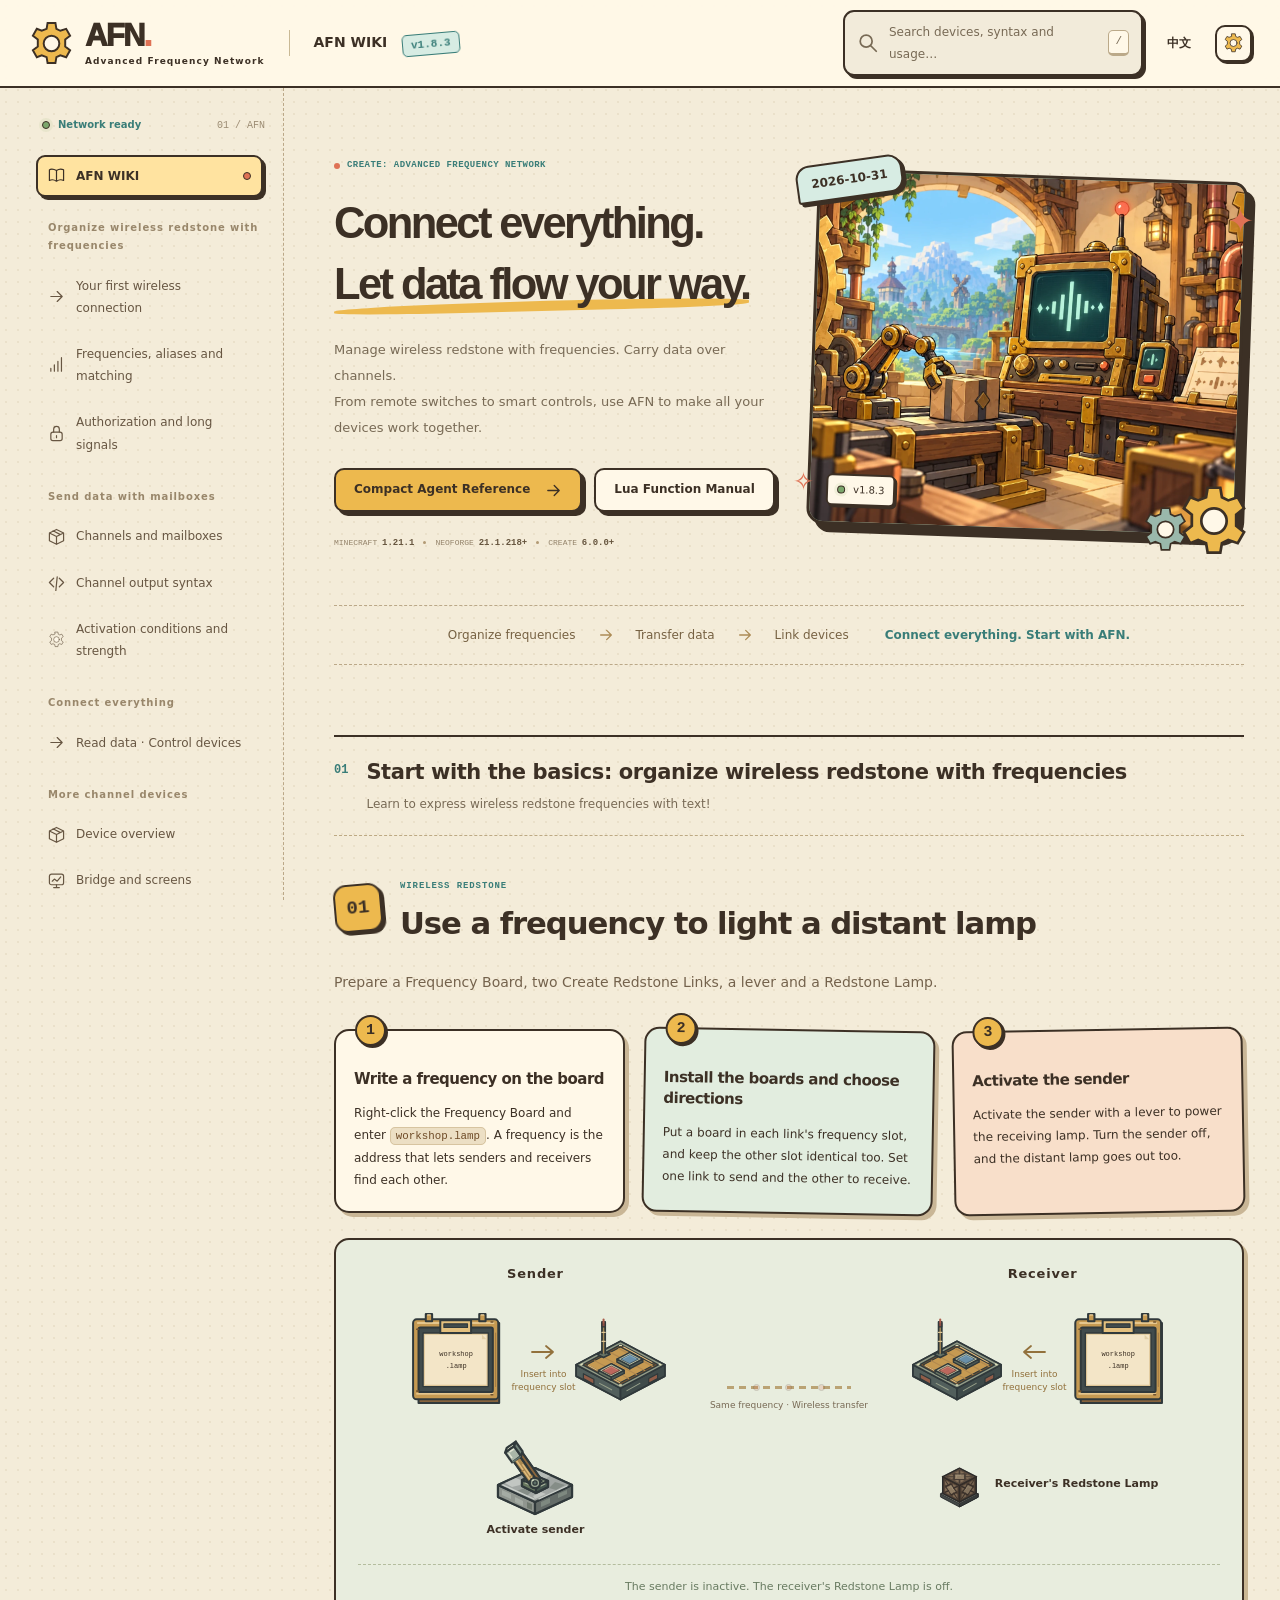
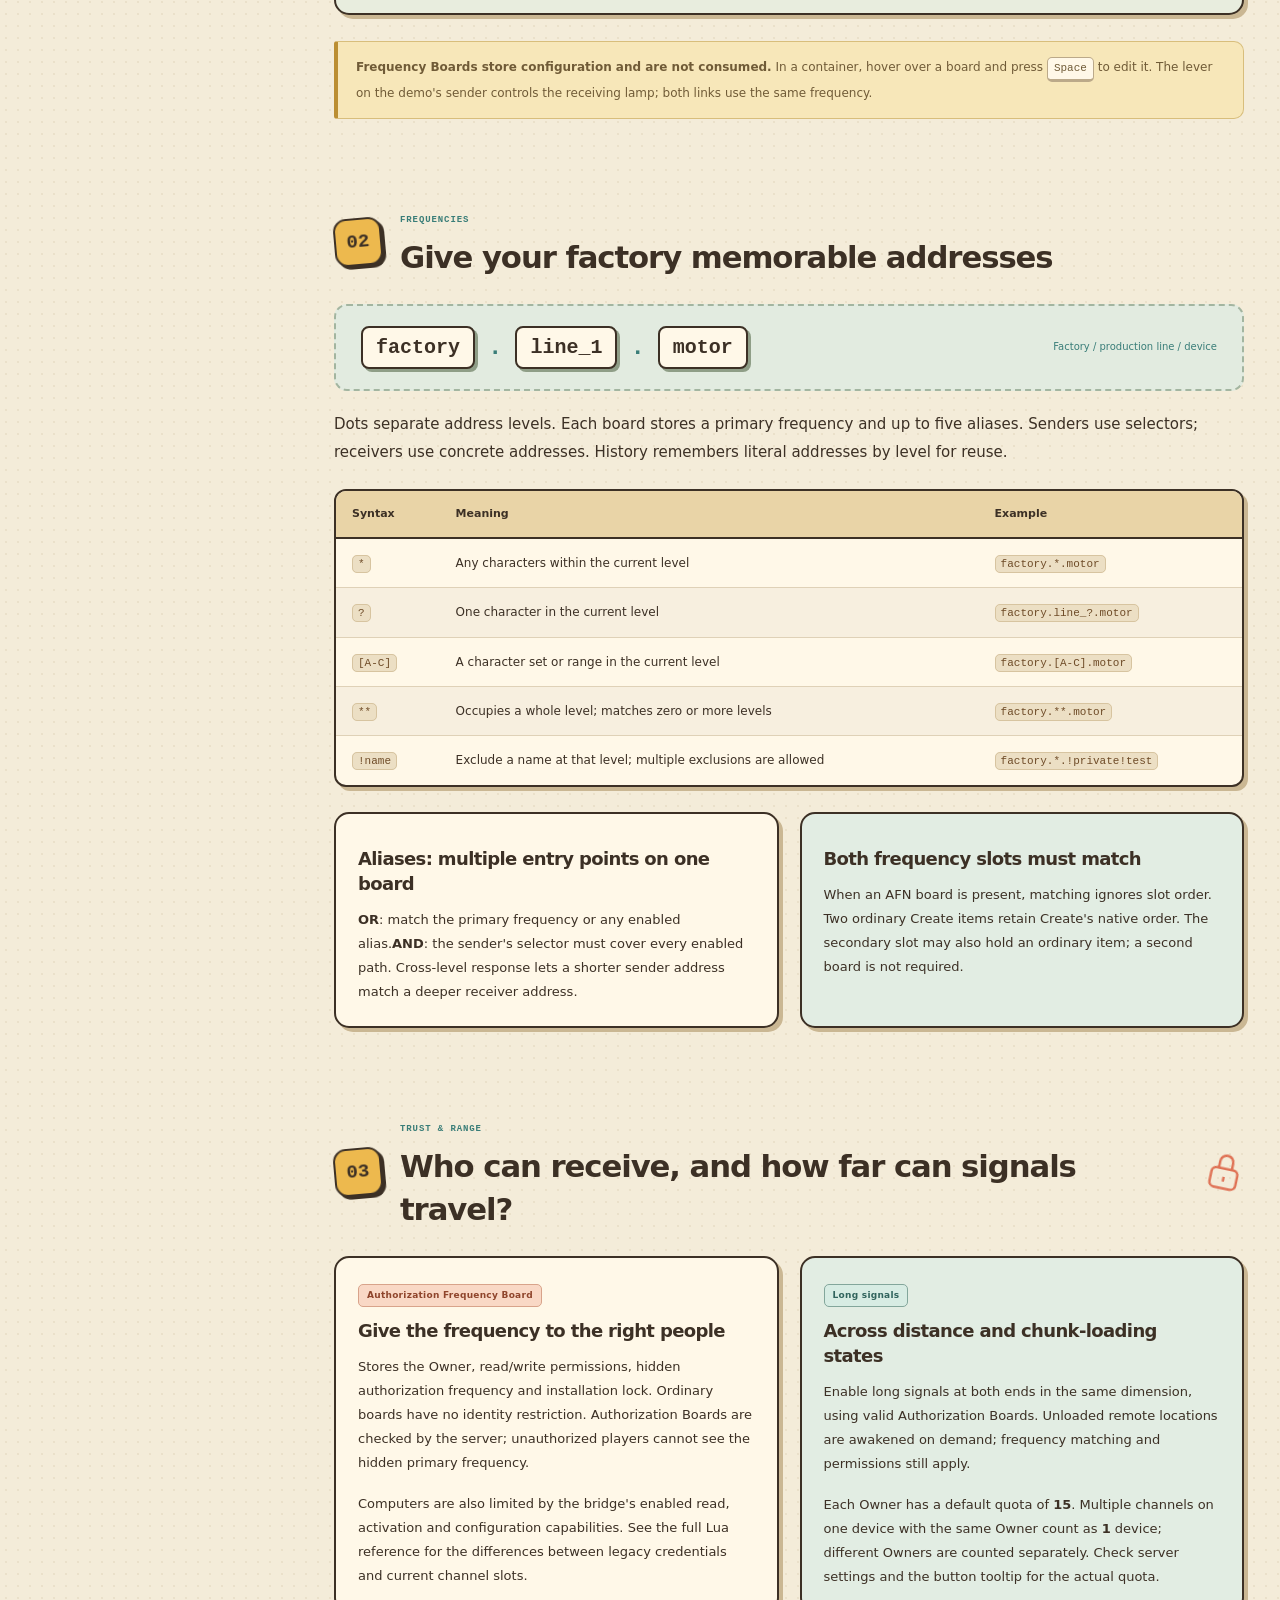
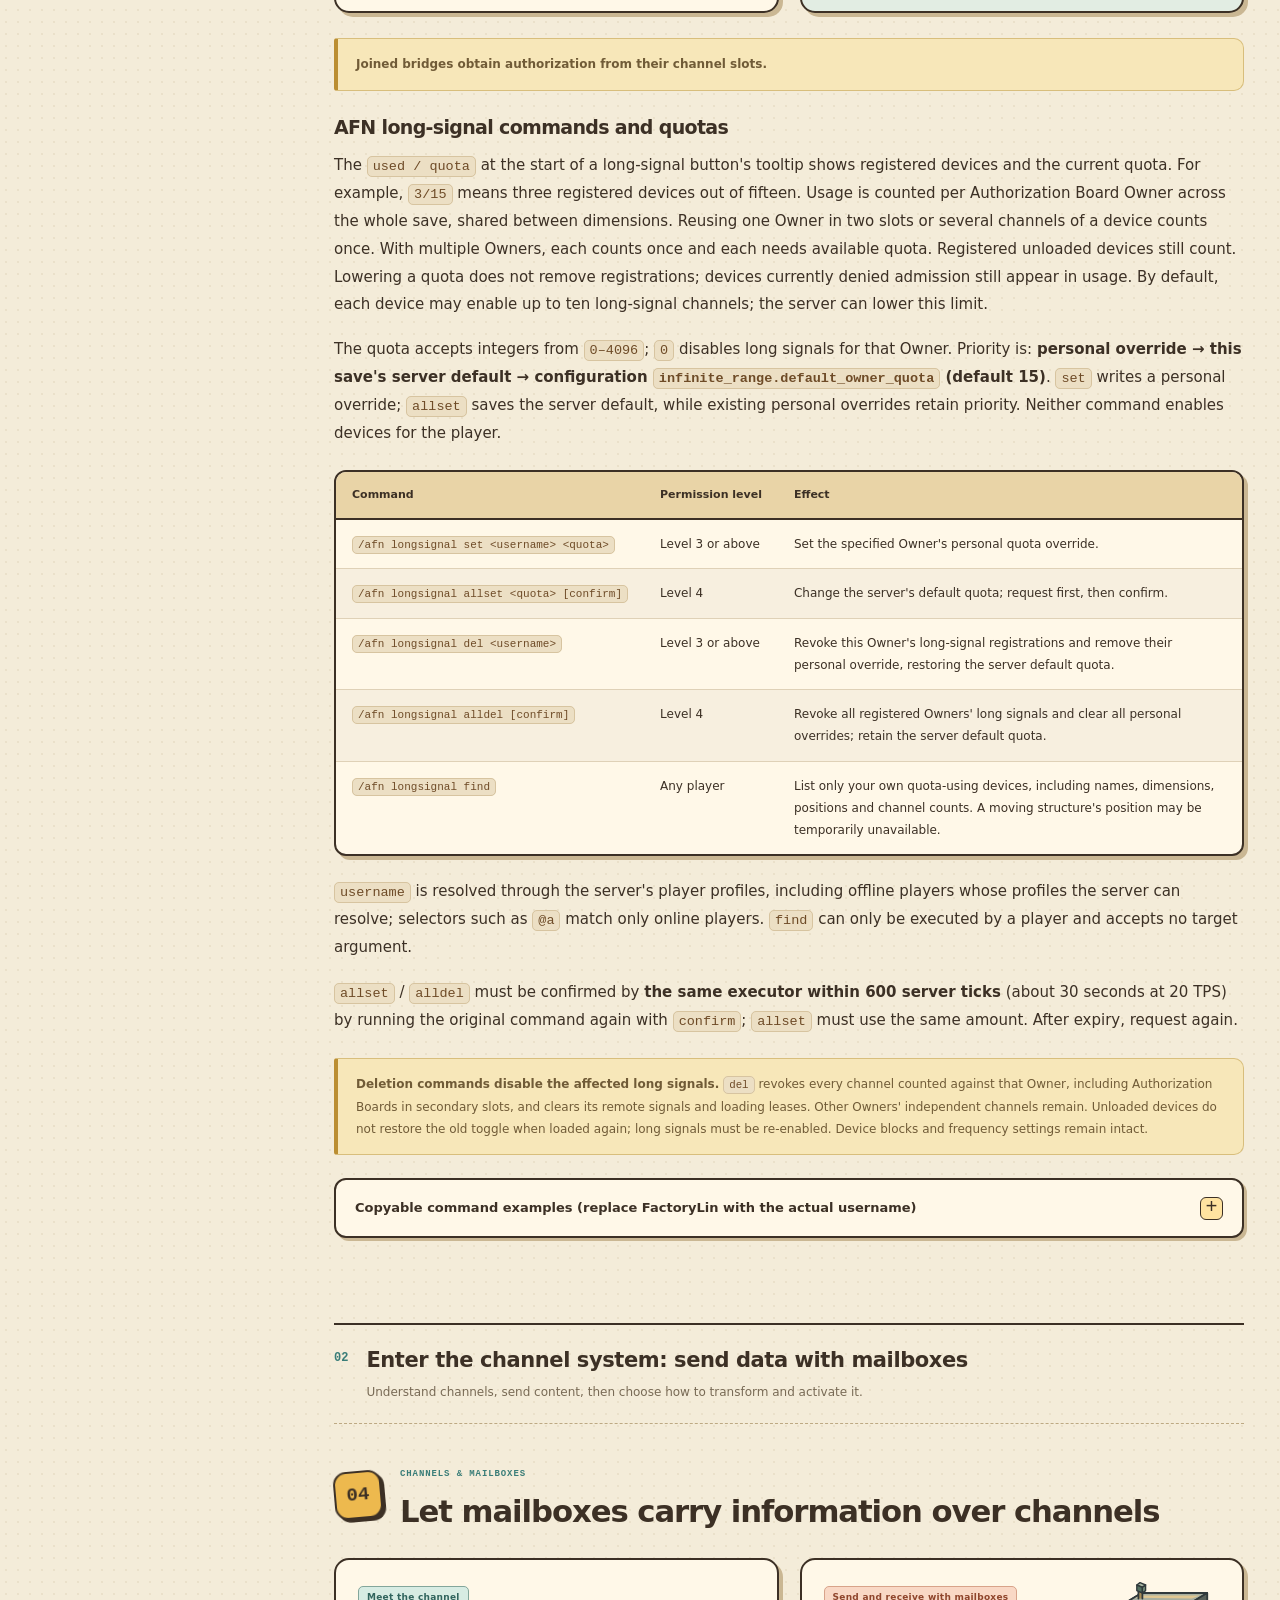
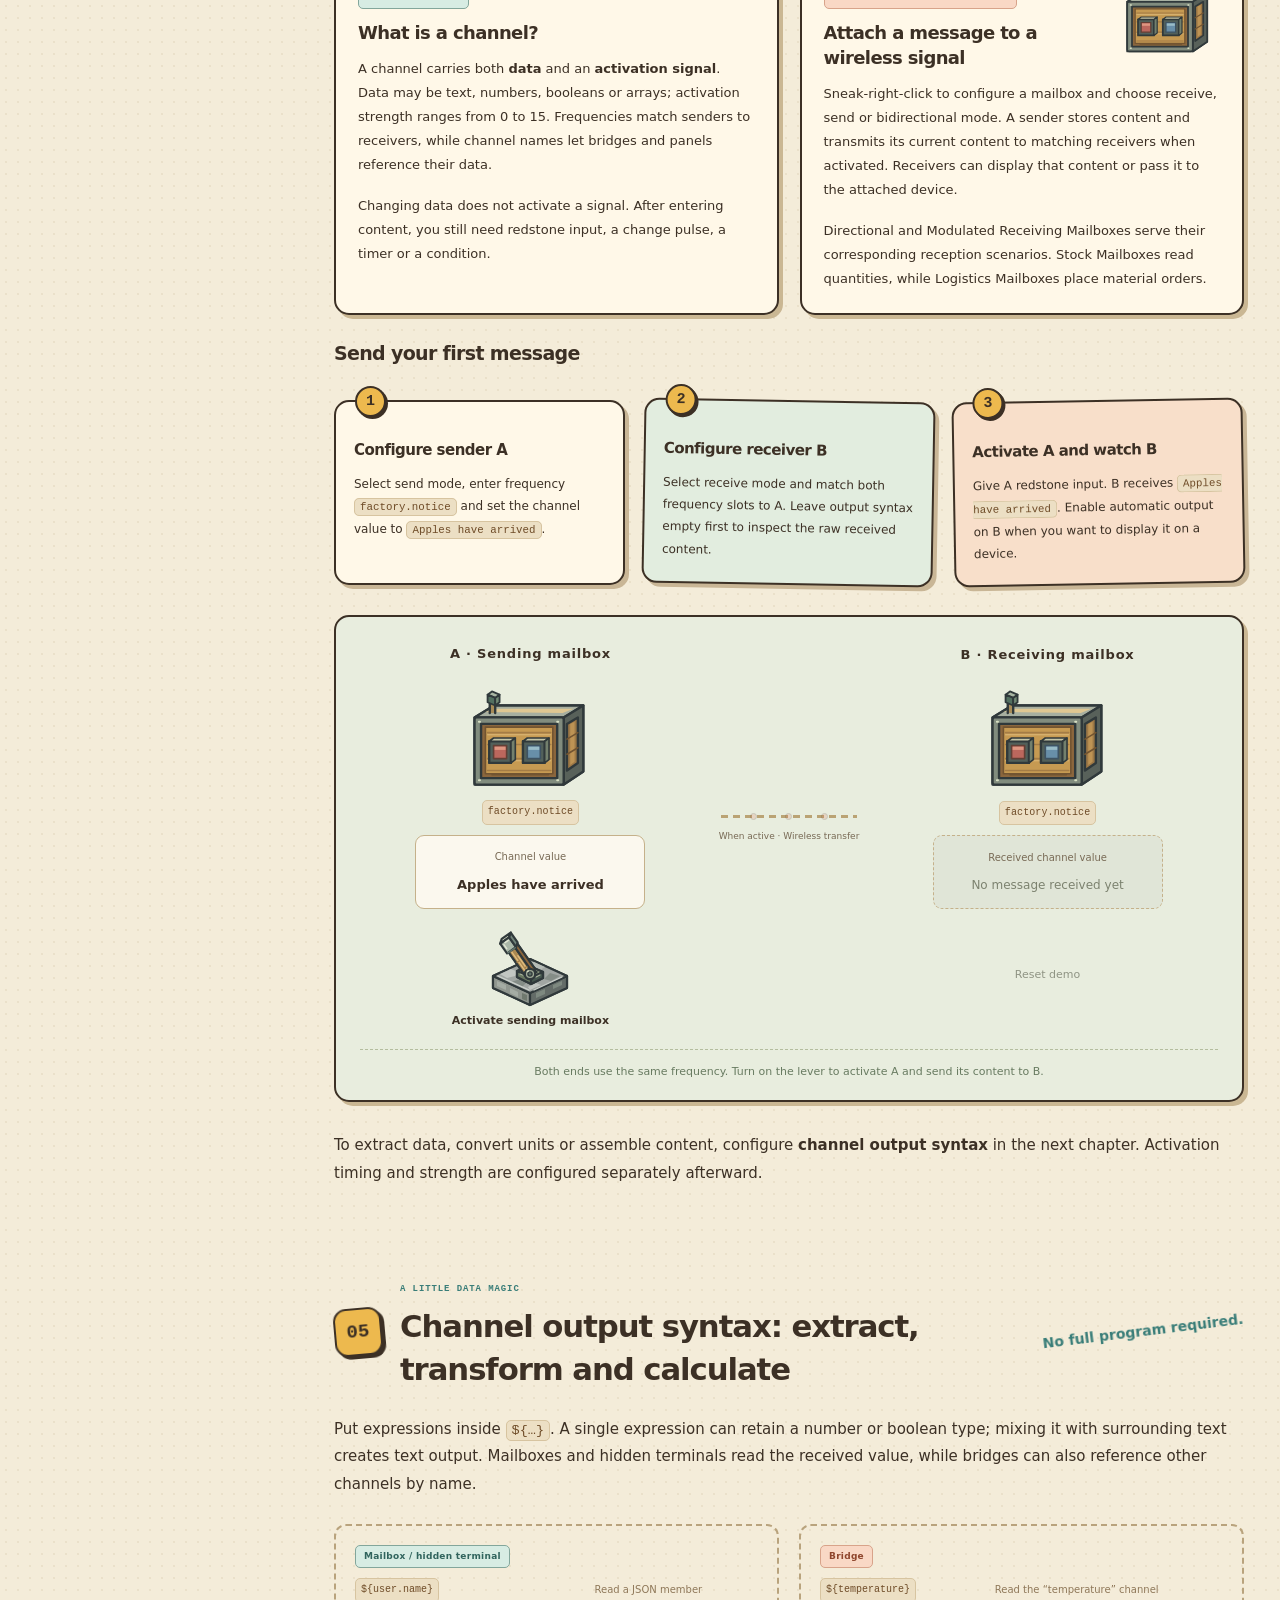
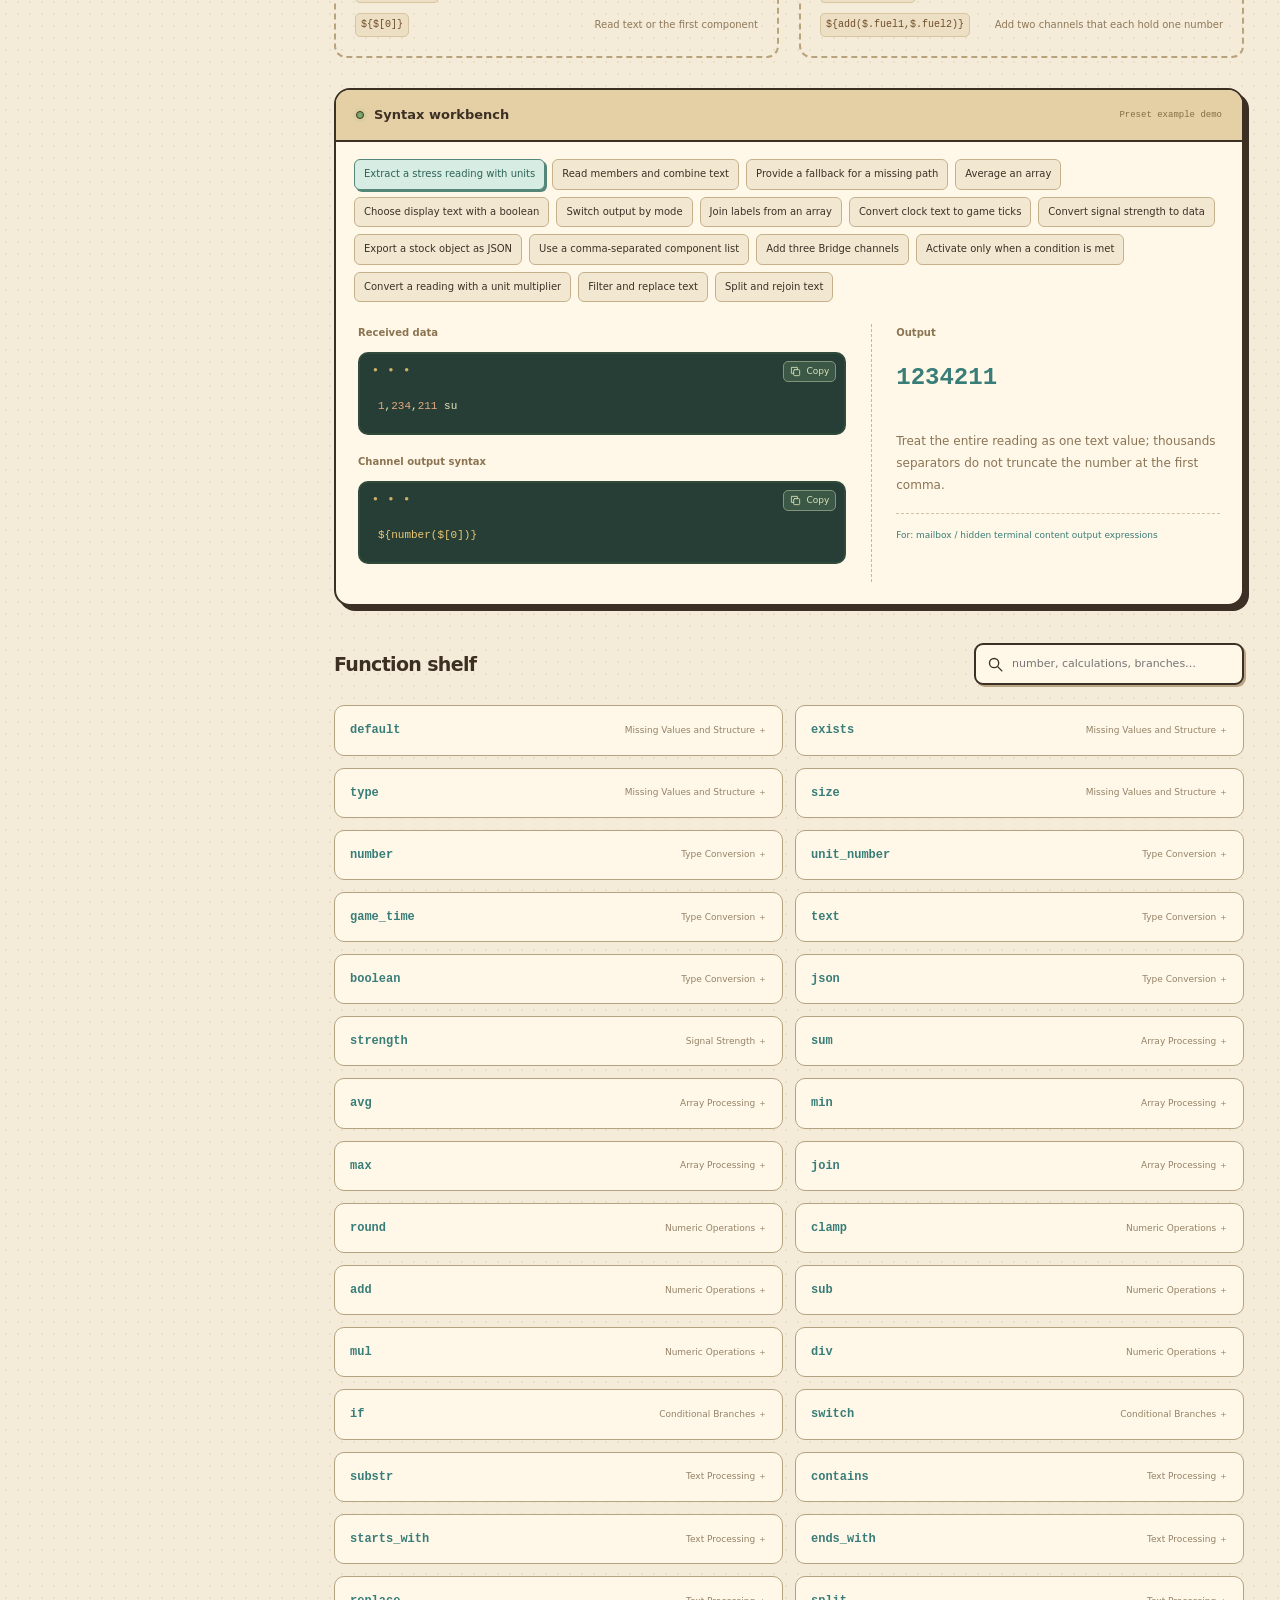
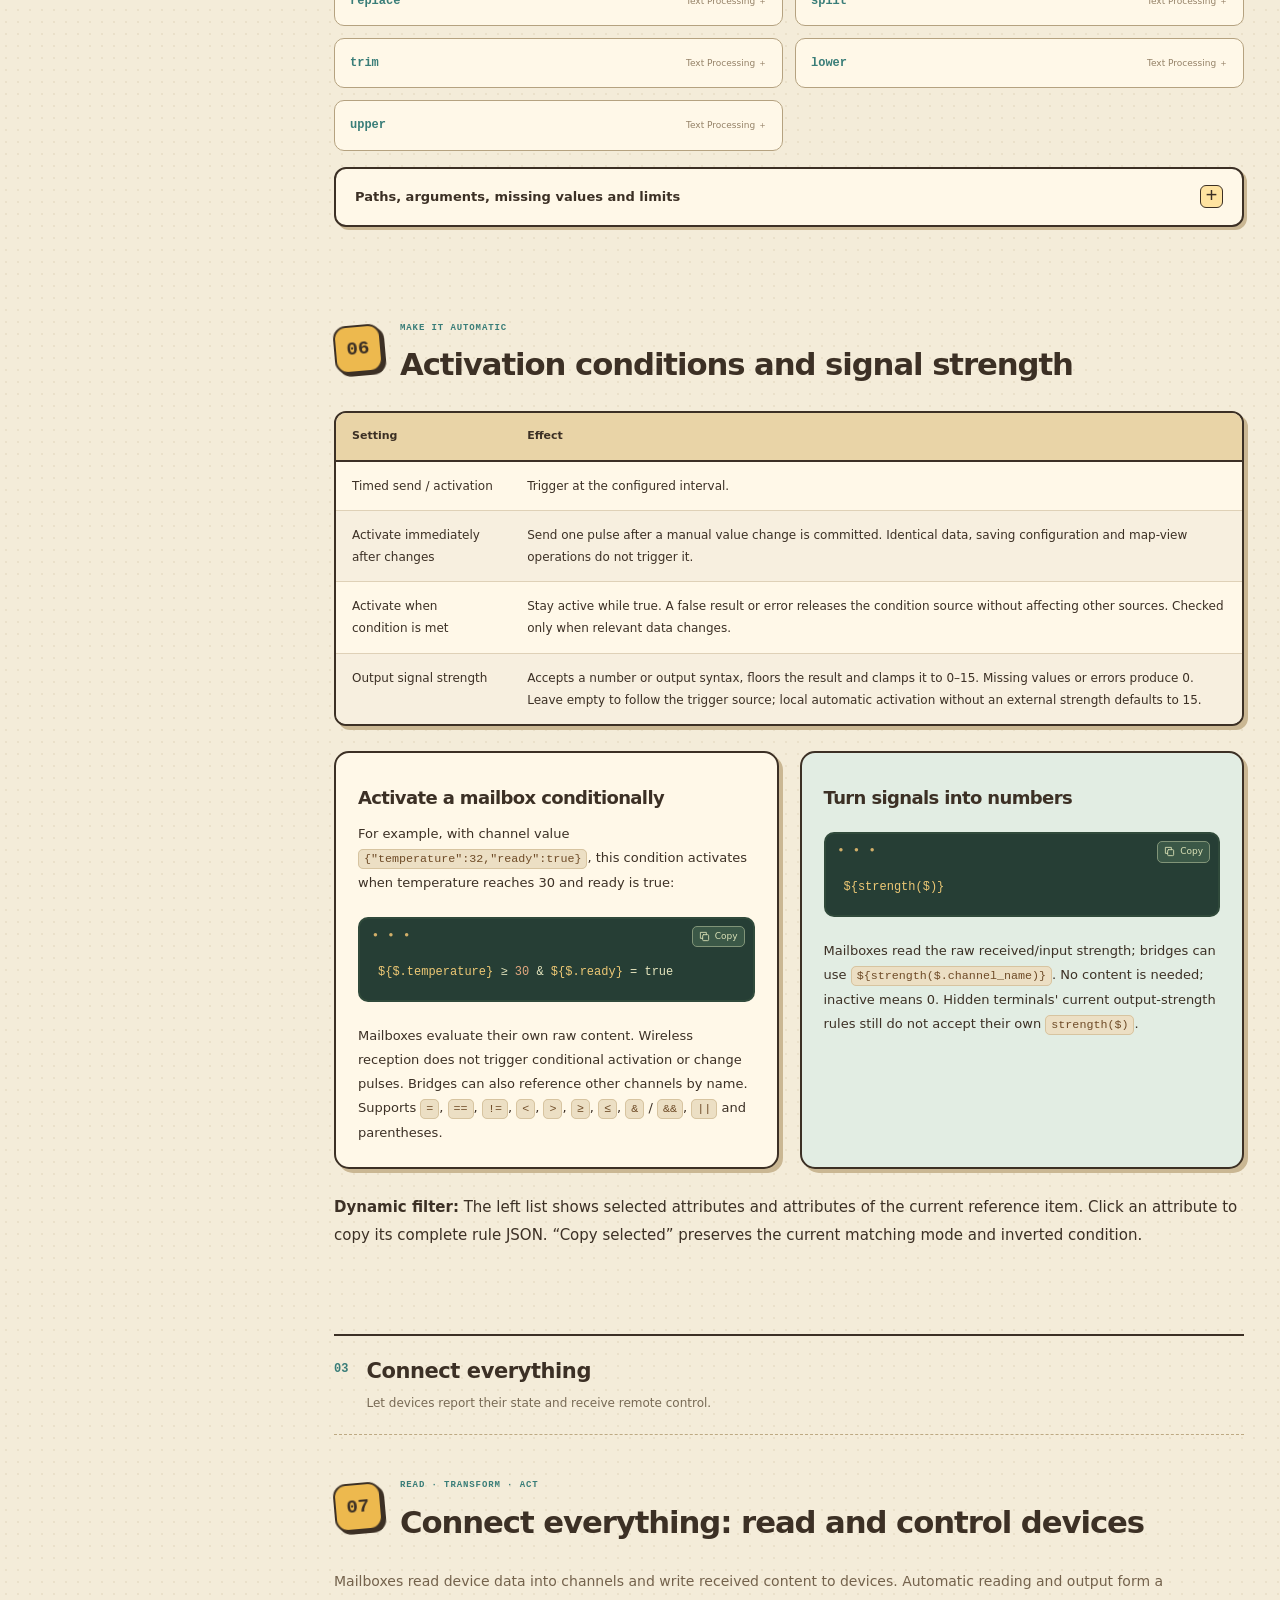
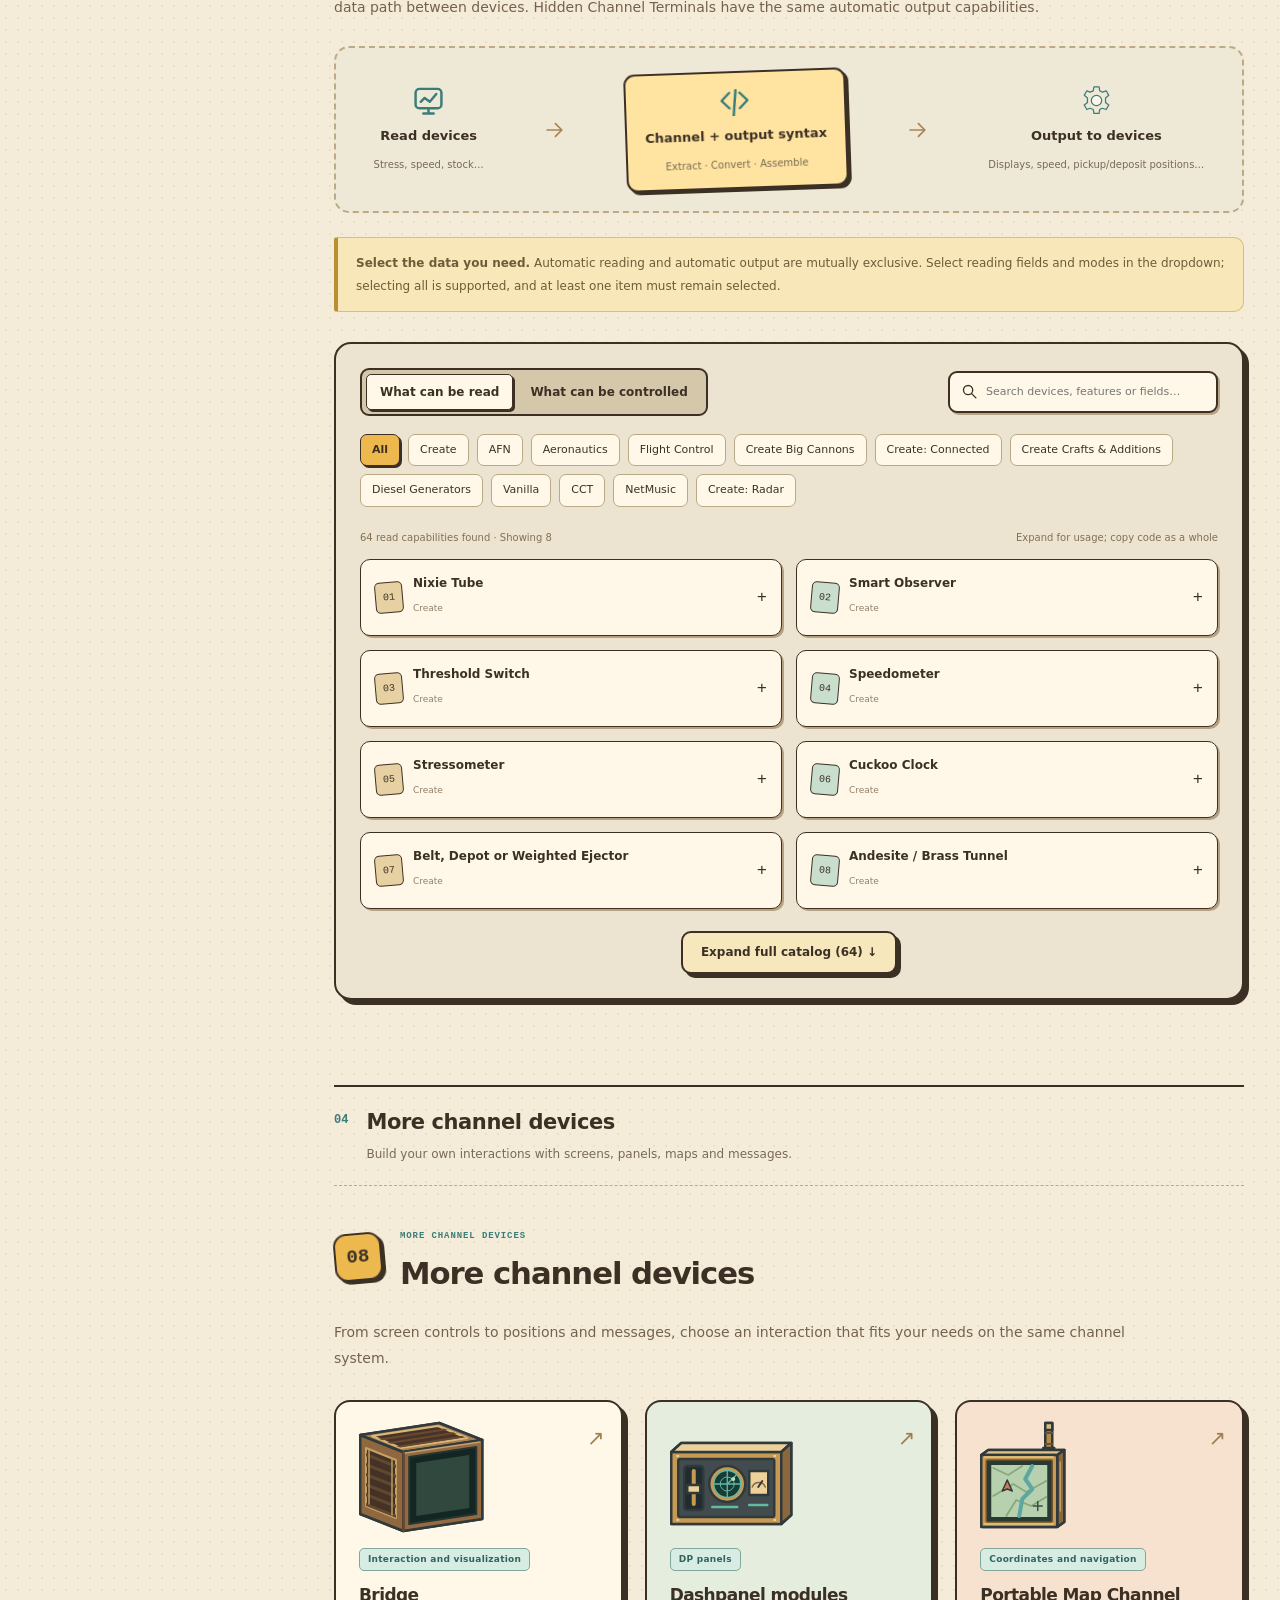
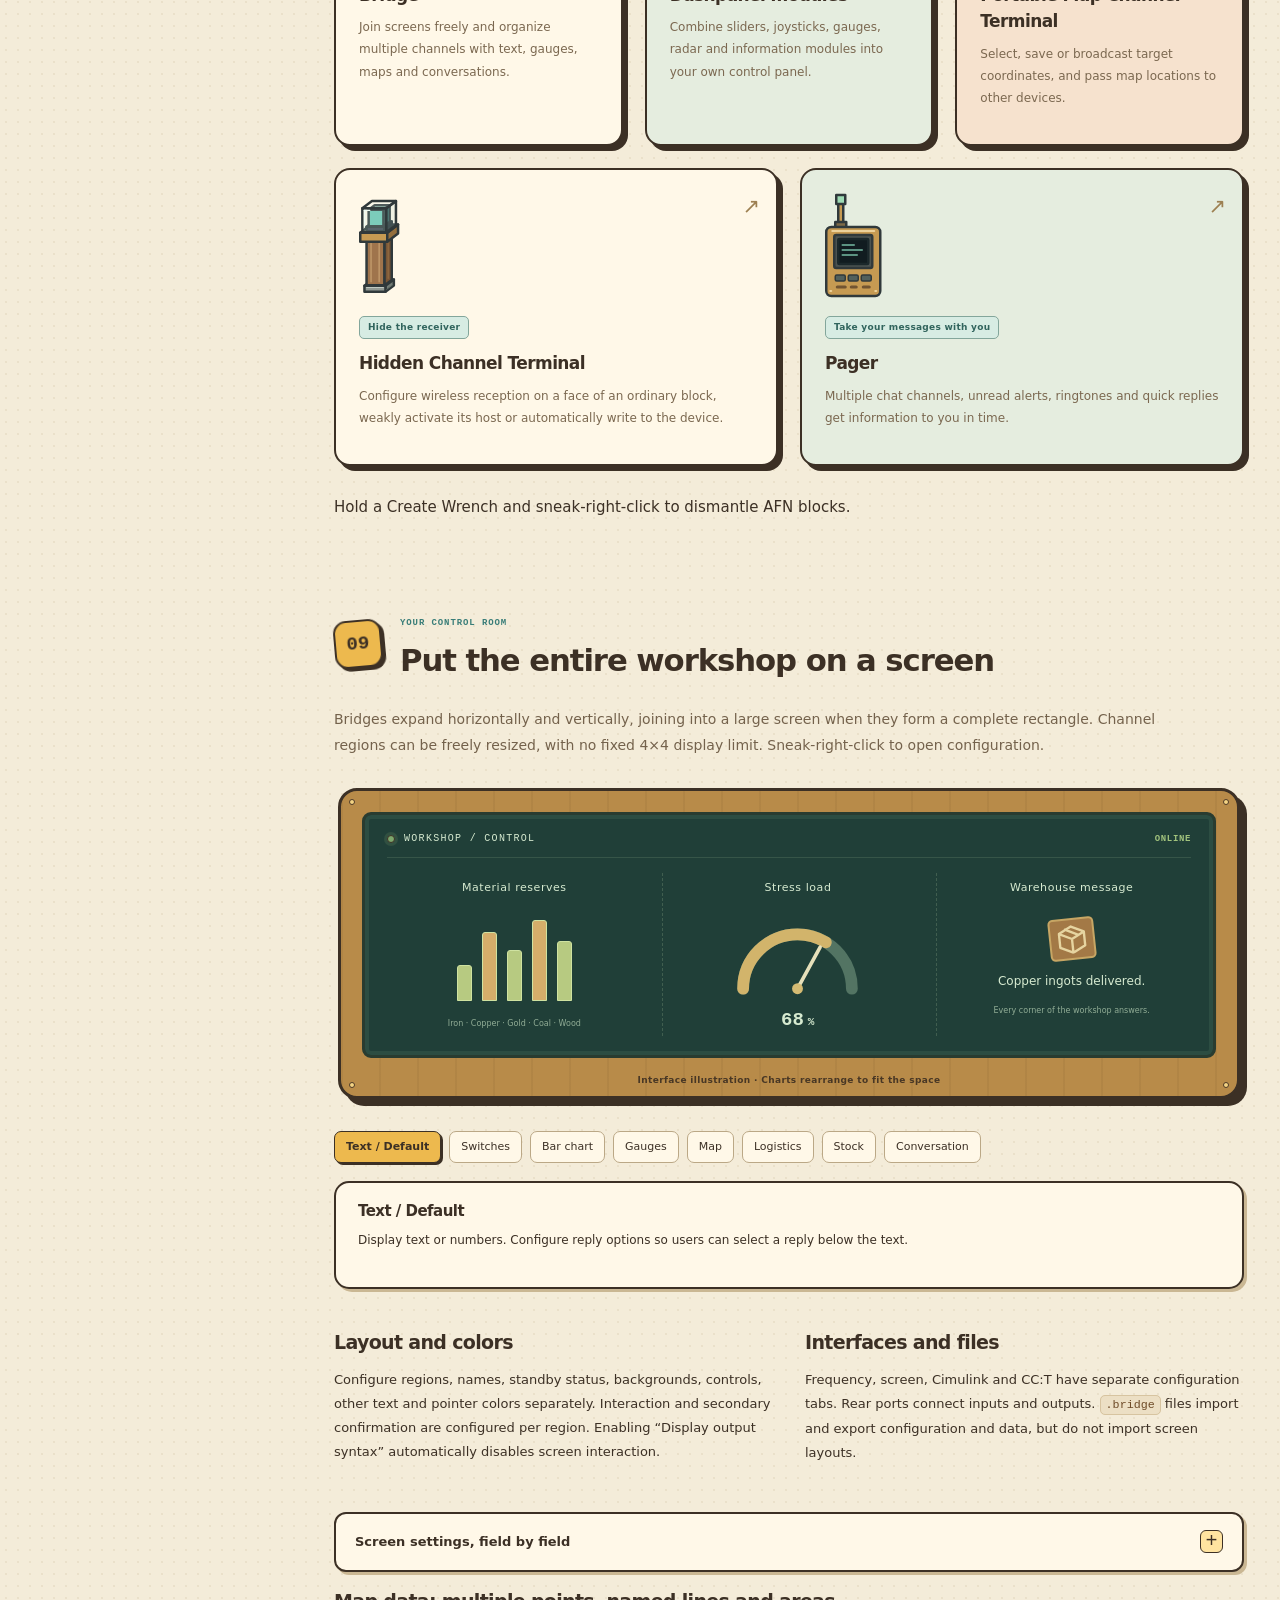
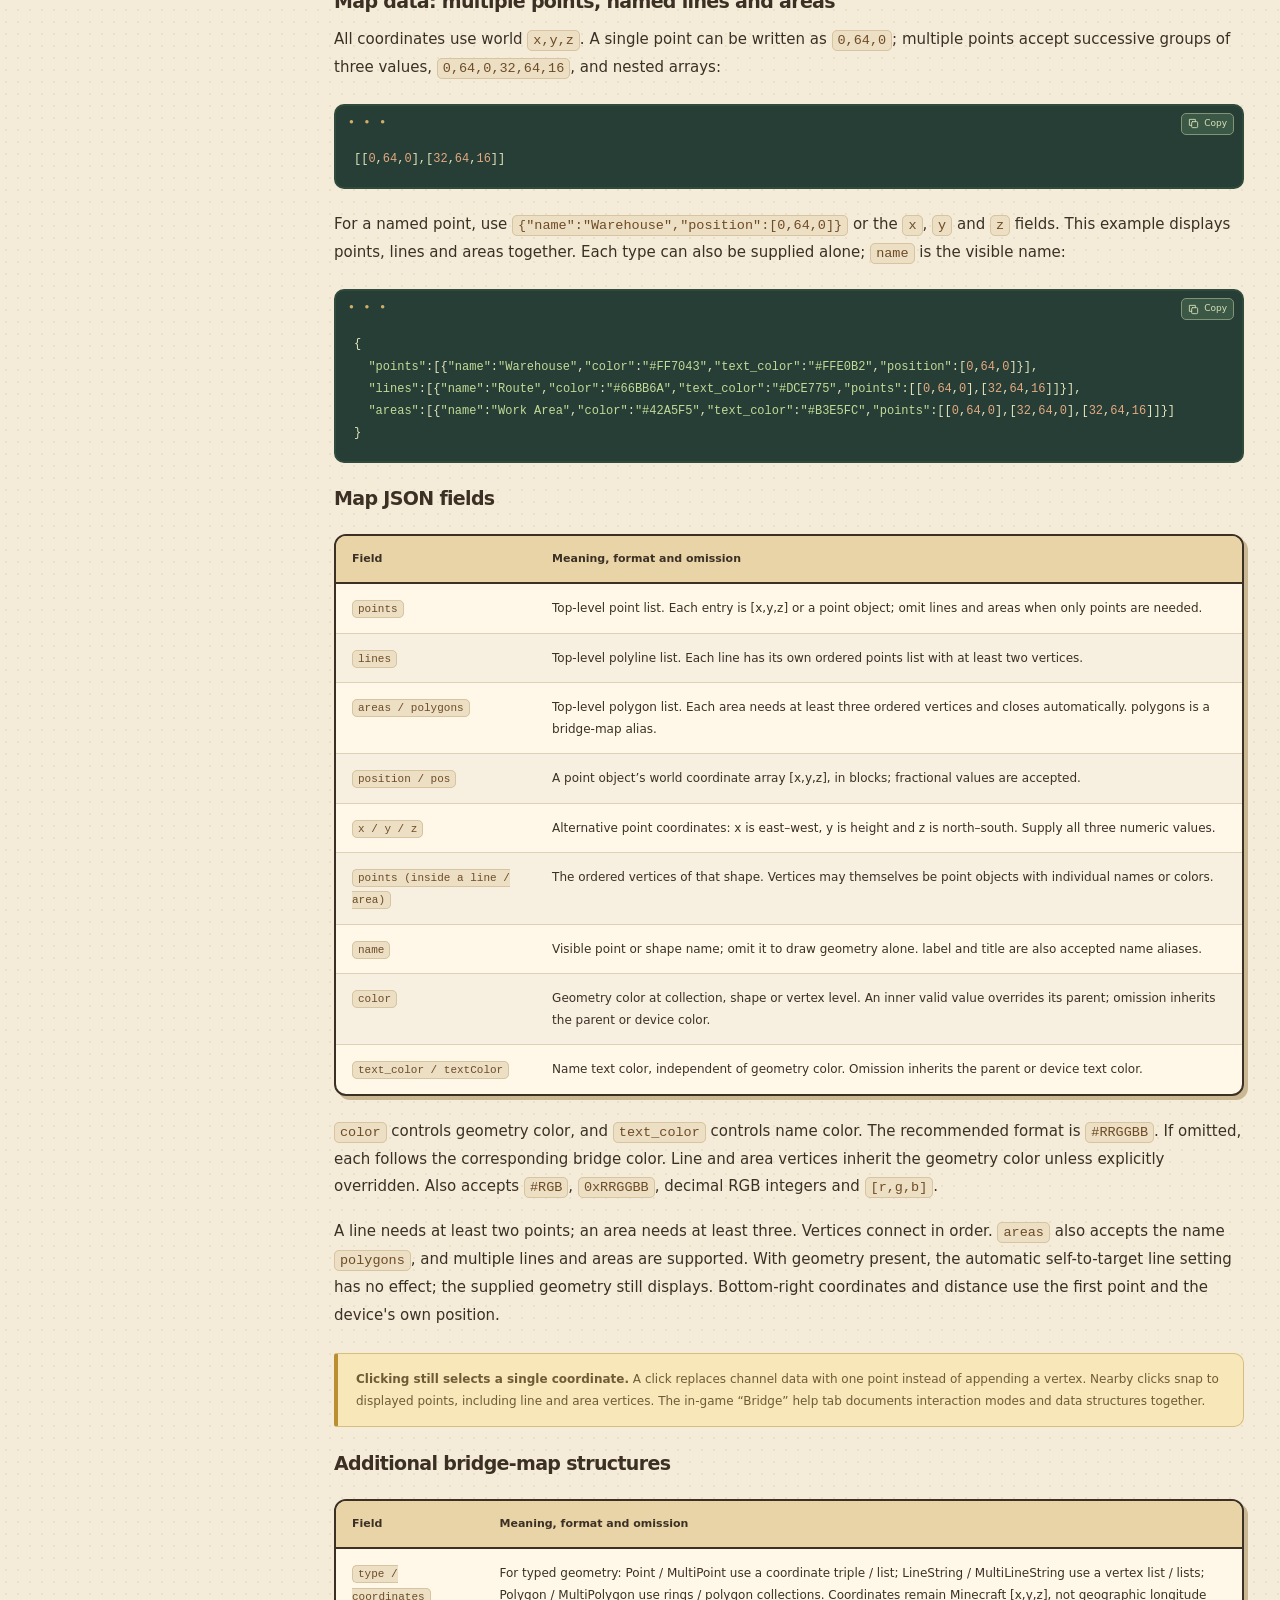
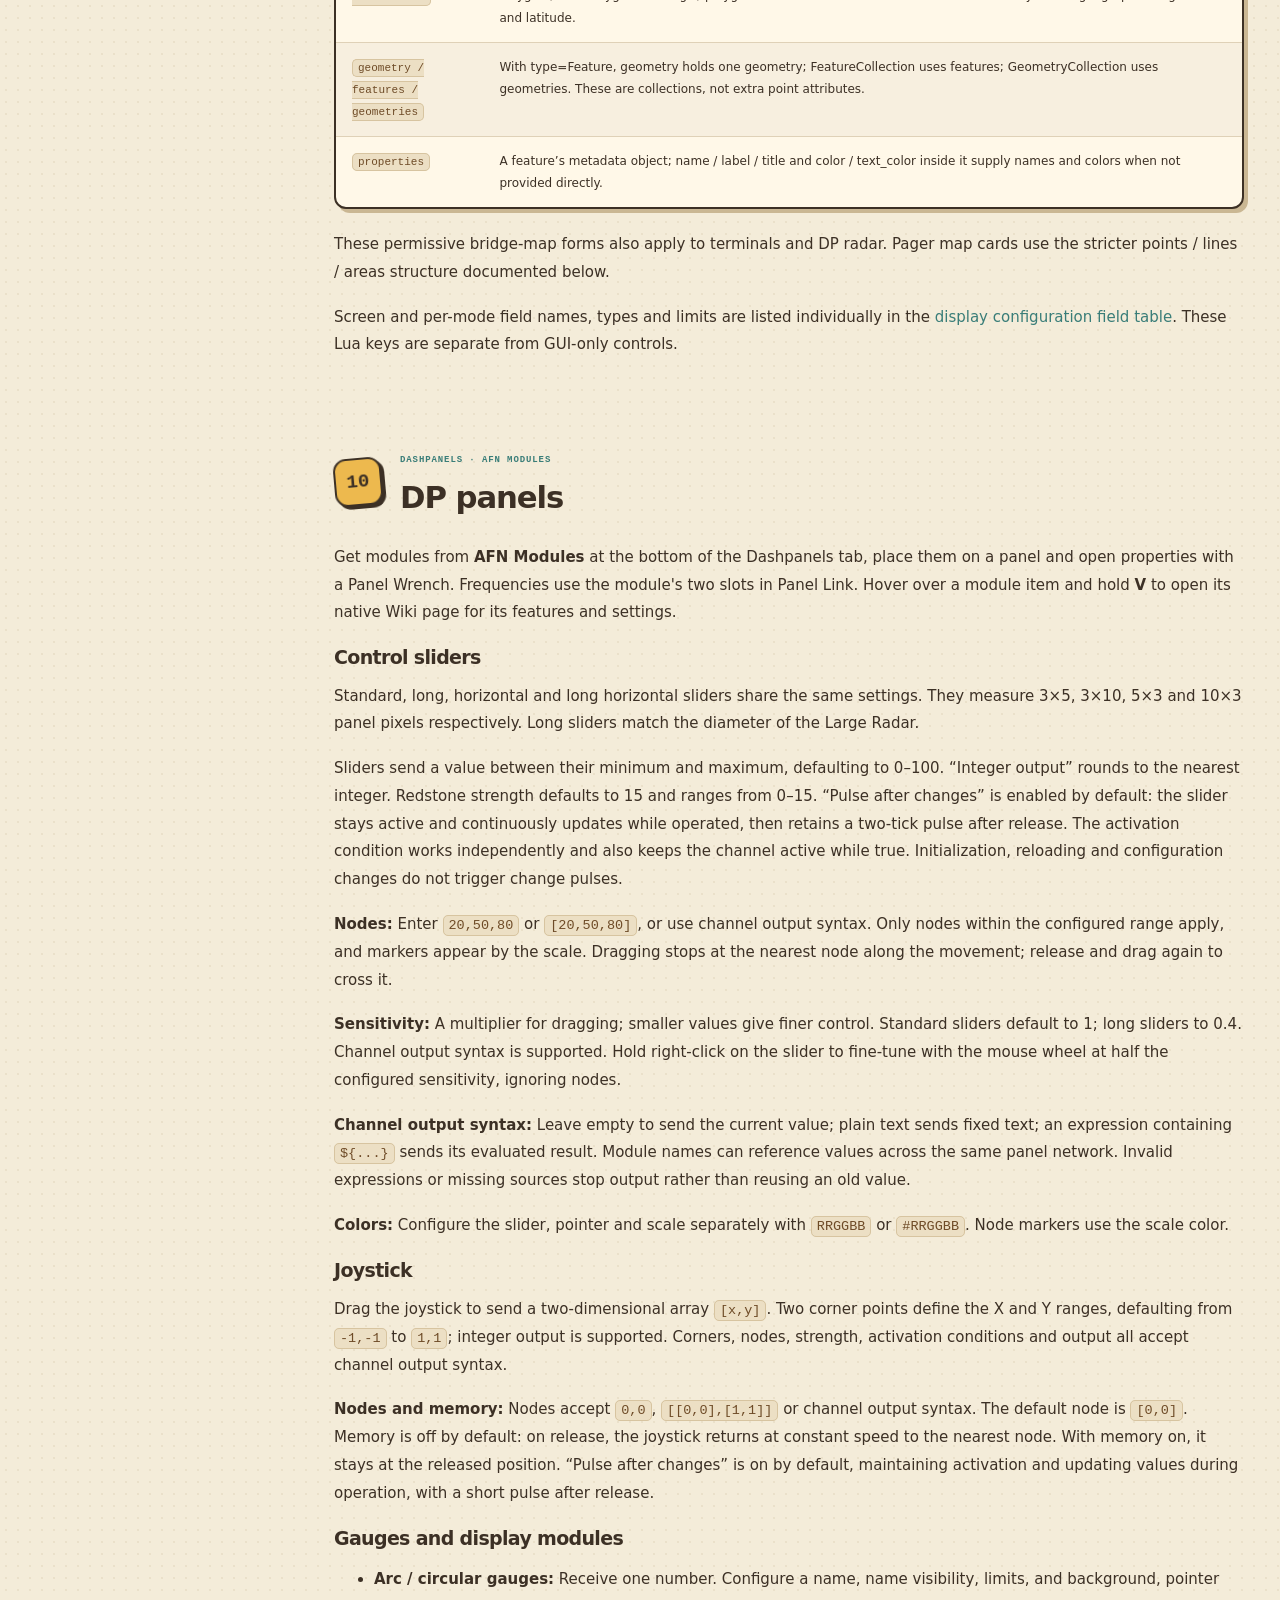
==== commit 01498393: "Remove verbose automatic-read summary" ====
--- a/index.en.html
+++ b/index.en.html
@@ -186,7 +186,6 @@
 <section class="chapter" data-title="timed sending activate after changes conditional activation output signal strength dynamic filter" id="automation"><div class="section-heading"><span class="chapter-number">06</span><div><span class="eyebrow">MAKE IT AUTOMATIC</span><h2>Activation conditions and signal strength</h2></div></div><div class="table-wrap"><table><thead><tr><th>Setting</th><th>Effect</th></tr></thead><tbody><tr><td>Timed send / activation</td><td>Trigger at the configured interval.</td></tr><tr><td>Activate immediately after changes</td><td>Send one pulse after a manual value change is committed. Identical data, saving configuration and map-view operations do not trigger it.</td></tr><tr><td>Activate when condition is met</td><td>Stay active while true. A false result or error releases the condition source without affecting other sources. Checked only when relevant data changes.</td></tr><tr><td>Output signal strength</td><td>Accepts a number or output syntax, floors the result and clamps it to 0–15. Missing values or errors produce 0. Leave empty to follow the trigger source; local automatic activation without an external strength defaults to 15.</td></tr></tbody></table></div><div class="split-grid"><article class="paper-card"><h3>Activate a mailbox conditionally</h3><p>For example, with channel value <code>{"temperature":32,"ready":true}</code>, this condition activates when temperature reaches 30 and ready is true:</p><pre><code>${$.temperature} ≥ 30 &amp; ${$.ready} = true</code></pre><p>Mailboxes evaluate their own raw content. Wireless reception does not trigger conditional activation or change pulses. Bridges can also reference other channels by name. Supports <code>=</code>, <code>==</code>, <code>!=</code>, <code>&lt;</code>, <code>&gt;</code>, <code>≥</code>, <code>≤</code>, <code>&amp;</code> / <code>&amp;&amp;</code>, <code>||</code> and parentheses.</p></article><article class="paper-card teal-card"><h3>Turn signals into numbers</h3><pre><code>${strength($)}</code></pre><p>Mailboxes read the raw received/input strength; bridges can use <code>${strength($.channel_name)}</code>. No content is needed; inactive means 0. Hidden terminals' current output-strength rules still do not accept their own <code>strength($)</code>.</p></article></div><p><b>Dynamic filter:</b> The left list shows selected attributes and attributes of the current reference item. Click an attribute to copy its complete rule JSON. “Copy selected” preserves the current matching mode and inverted condition.</p></section>
 <div class="part-heading"><span>03</span><div><b>Connect everything</b><p>Let devices report their state and receive remote control.</p></div></div>
 <section class="chapter" data-title="mailbox automatic reading automatic output input devices output devices machine configuration Stressometer Mechanical Arm Mechanical Saw Basin Stock Link Stock Ticker Flight Control Navigation Terminal NetMusic Record Player Speaker Create Big Cannons Cannon Mount target yaw pitch fire_count auto aim Sable Create Crafts Additions Electric Motor Accumulator FE progress bar Create Diesel Generators Diesel Engine Modular Huge Chemical Turret Sprayer Burner Pumpjack" id="data-io"><div class="section-heading"><span class="chapter-number">07</span><div><span class="eyebrow">READ · TRANSFORM · ACT</span><h2>Connect everything: read and control devices</h2></div></div><p class="section-intro">Mailboxes read device data into channels and write received content to devices. Automatic reading and output form a data path between devices. Hidden Channel Terminals have the same automatic output capabilities.</p><div class="io-flow"><div><svg class="icon"><use href="#i-screen"></use></svg><b>Read devices</b><small>Stress, speed, stock…</small></div><svg class="icon"><use href="#i-arrow"></use></svg><div class="flow-core"><svg class="icon"><use href="#i-code"></use></svg><b>Channel + output syntax</b><small>Extract · Convert · Assemble</small></div><svg class="icon"><use href="#i-arrow"></use></svg><div><svg class="icon"><use href="#i-gear"></use></svg><b>Output to devices</b><small>Displays, speed, pickup/deposit positions…</small></div></div><aside class="note"><b>Select the data you need.</b> Automatic reading and automatic output are mutually exclusive. Select reading fields and modes in the dropdown; selecting all is supported, and at least one item must remain selected.</aside>
-<p>A single selection preserves the original text. Multiple selections produce JSON, preferring field names as keys. For example, read the Total Stress Capacity field using its original key with <code>${$.总应力容量}</code>. Duplicate names gain a source prefix; spaces and punctuation become underscores. Numbers, booleans, and standard JSON objects and arrays retain their types; other content becomes strings. If a multi-selection result exceeds 1,024 characters or 4,096 bytes, it outputs <code>{"error":"content_limit"}</code> instead of truncating JSON. Progress bars become copyable 20-cell text bars with a percentage, such as <code>[#####---------------] 25%</code>; select a numerical or percentage reading for calculations.</p>
 <div class="catalog-shell"><div class="catalog-toolbar"><div aria-label="Read or write" class="segmented" id="io-tabs" role="tablist"><button aria-selected="true" class="active" data-io="read" role="tab" type="button">What can be read</button><button aria-selected="false" data-io="write" role="tab" type="button">What can be controlled</button></div><label class="catalog-search"><svg class="icon"><use href="#i-search"></use></svg><input aria-label="Search input/output devices" id="device-search" placeholder="Search devices, features or fields…" type="search"/></label></div><div aria-label="Filter by mod" class="filter-chips" id="device-groups"></div><div class="catalog-meta"><span id="device-count" role="status"></span><span>Expand for usage; copy code as a whole</span></div><div class="device-catalog" id="device-catalog"></div><p class="empty-state" hidden="" id="device-empty">No matching capability found. Try a device name or field keyword.</p><button class="button catalog-expand" id="catalog-expand">Show full catalog ↓</button></div>
 </section>
 <div class="part-heading"><span>04</span><div><b>More channel devices</b><p>Build your own interactions with screens, panels, maps and messages.</p></div></div>
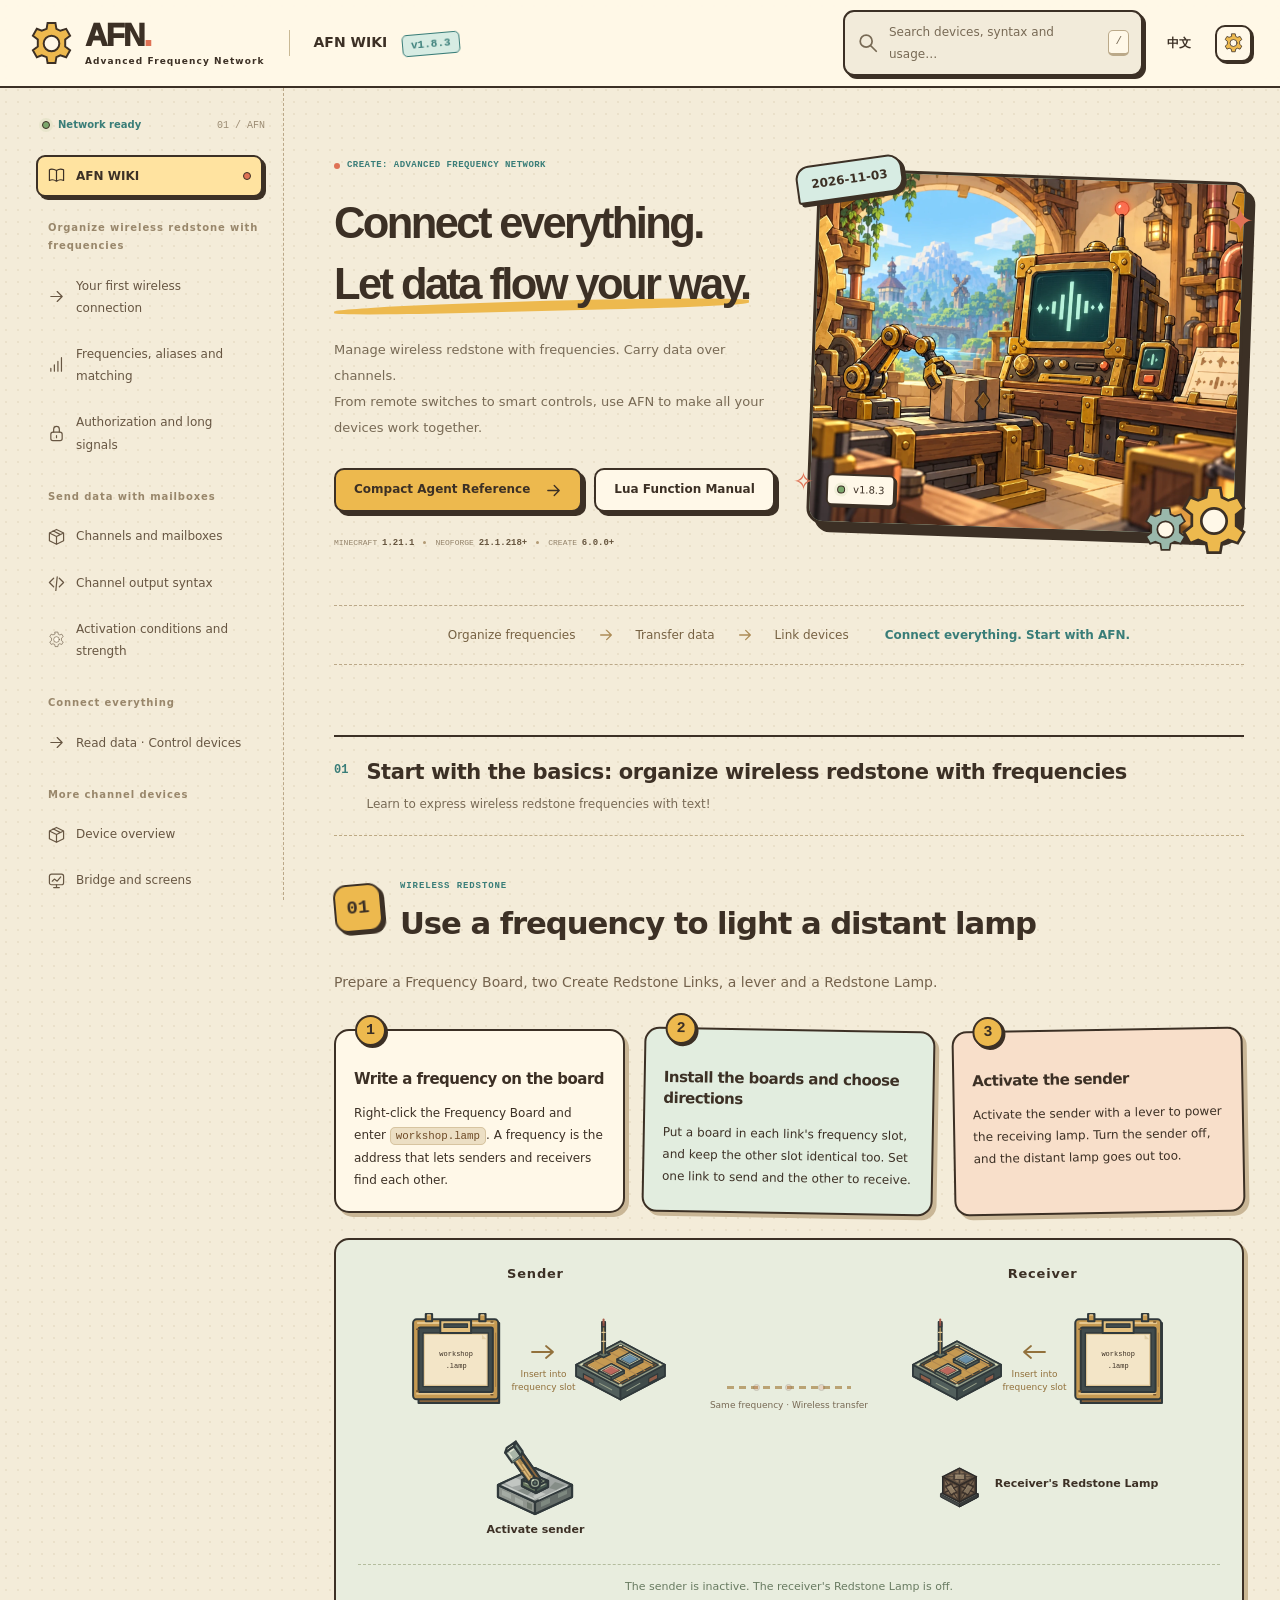
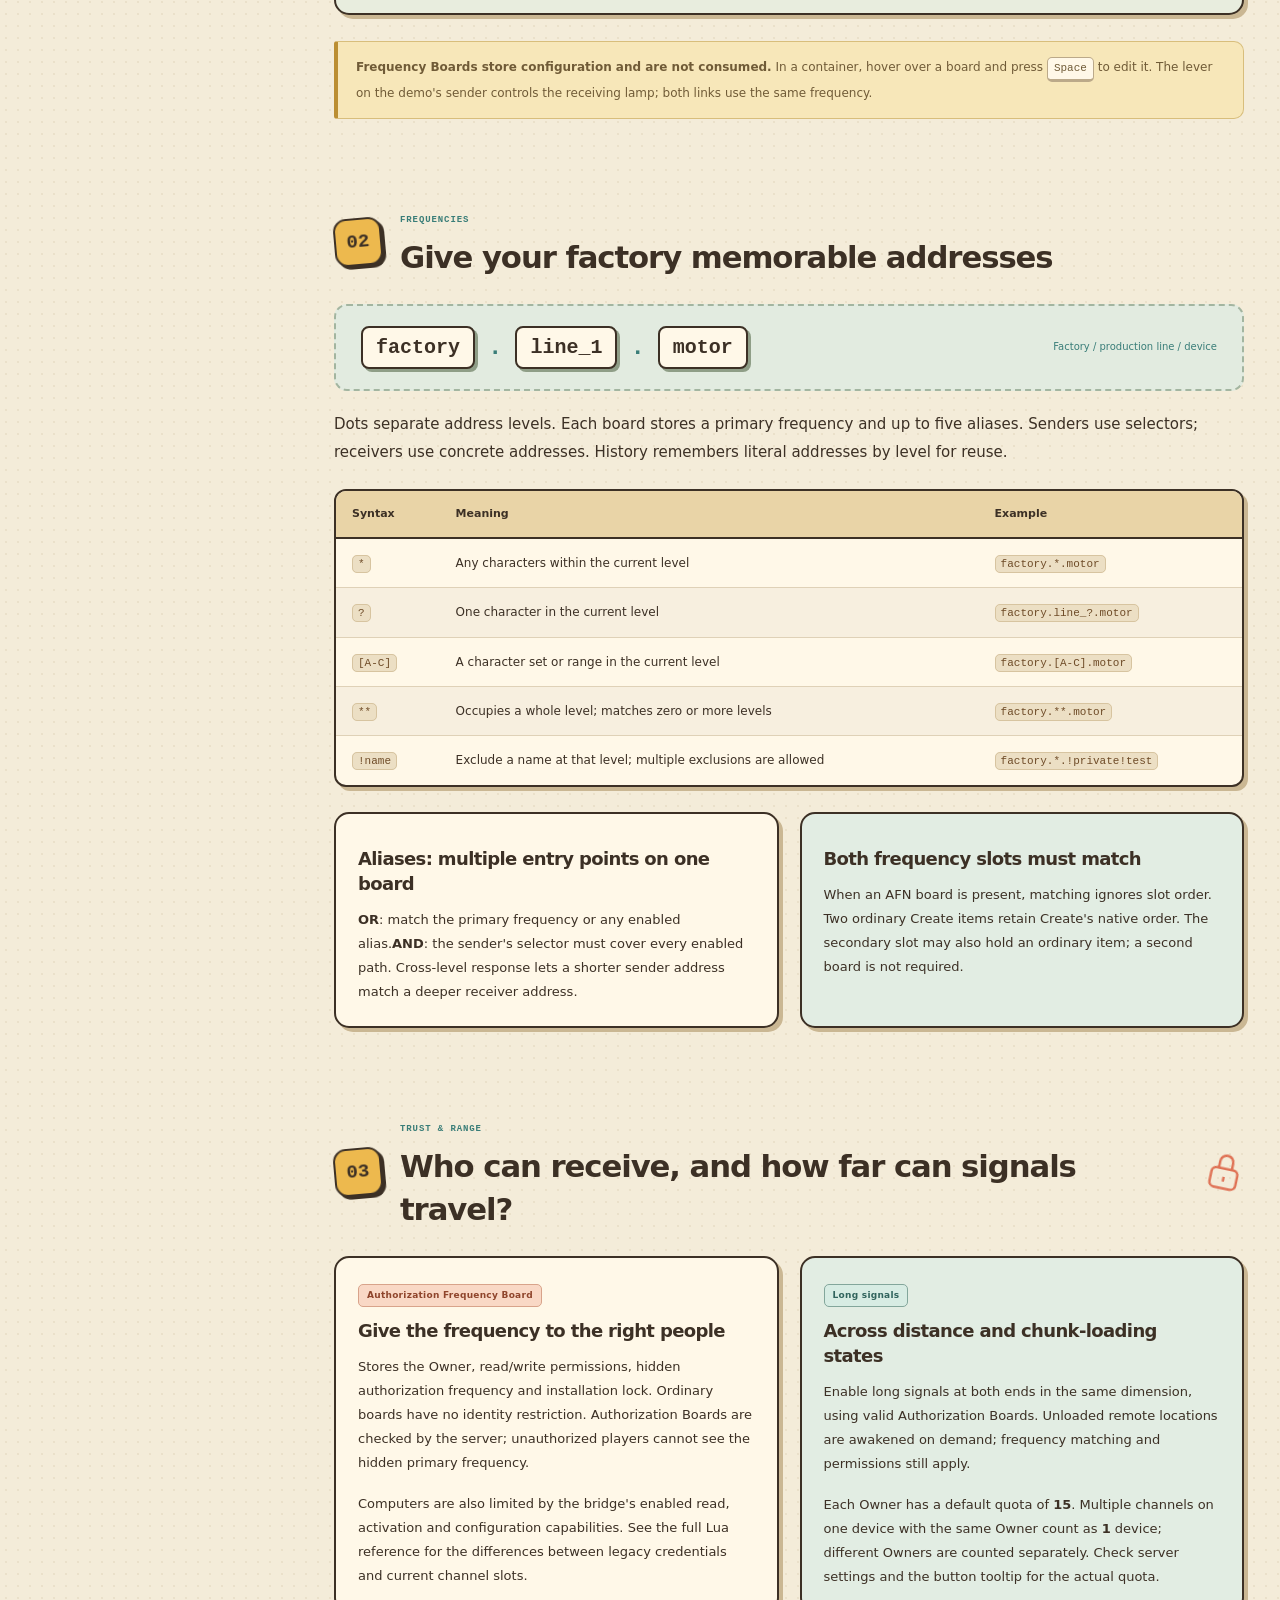
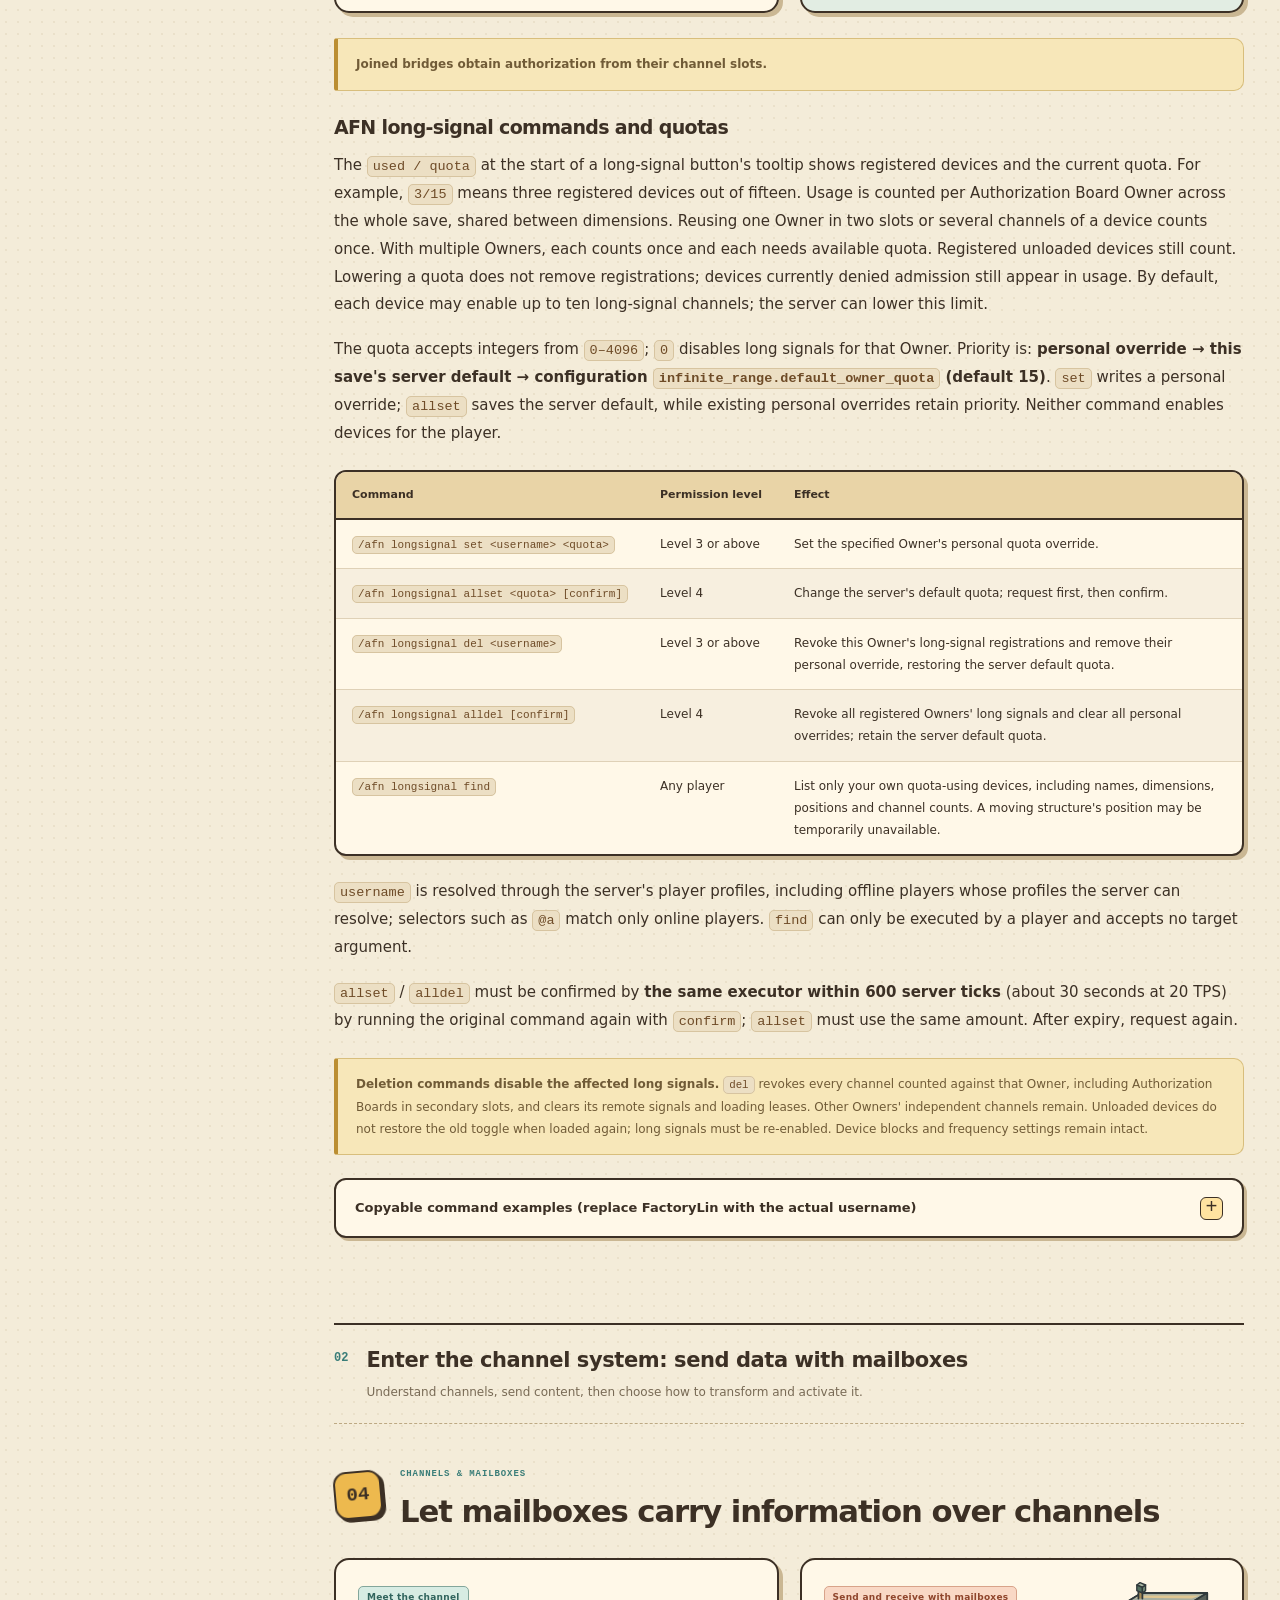
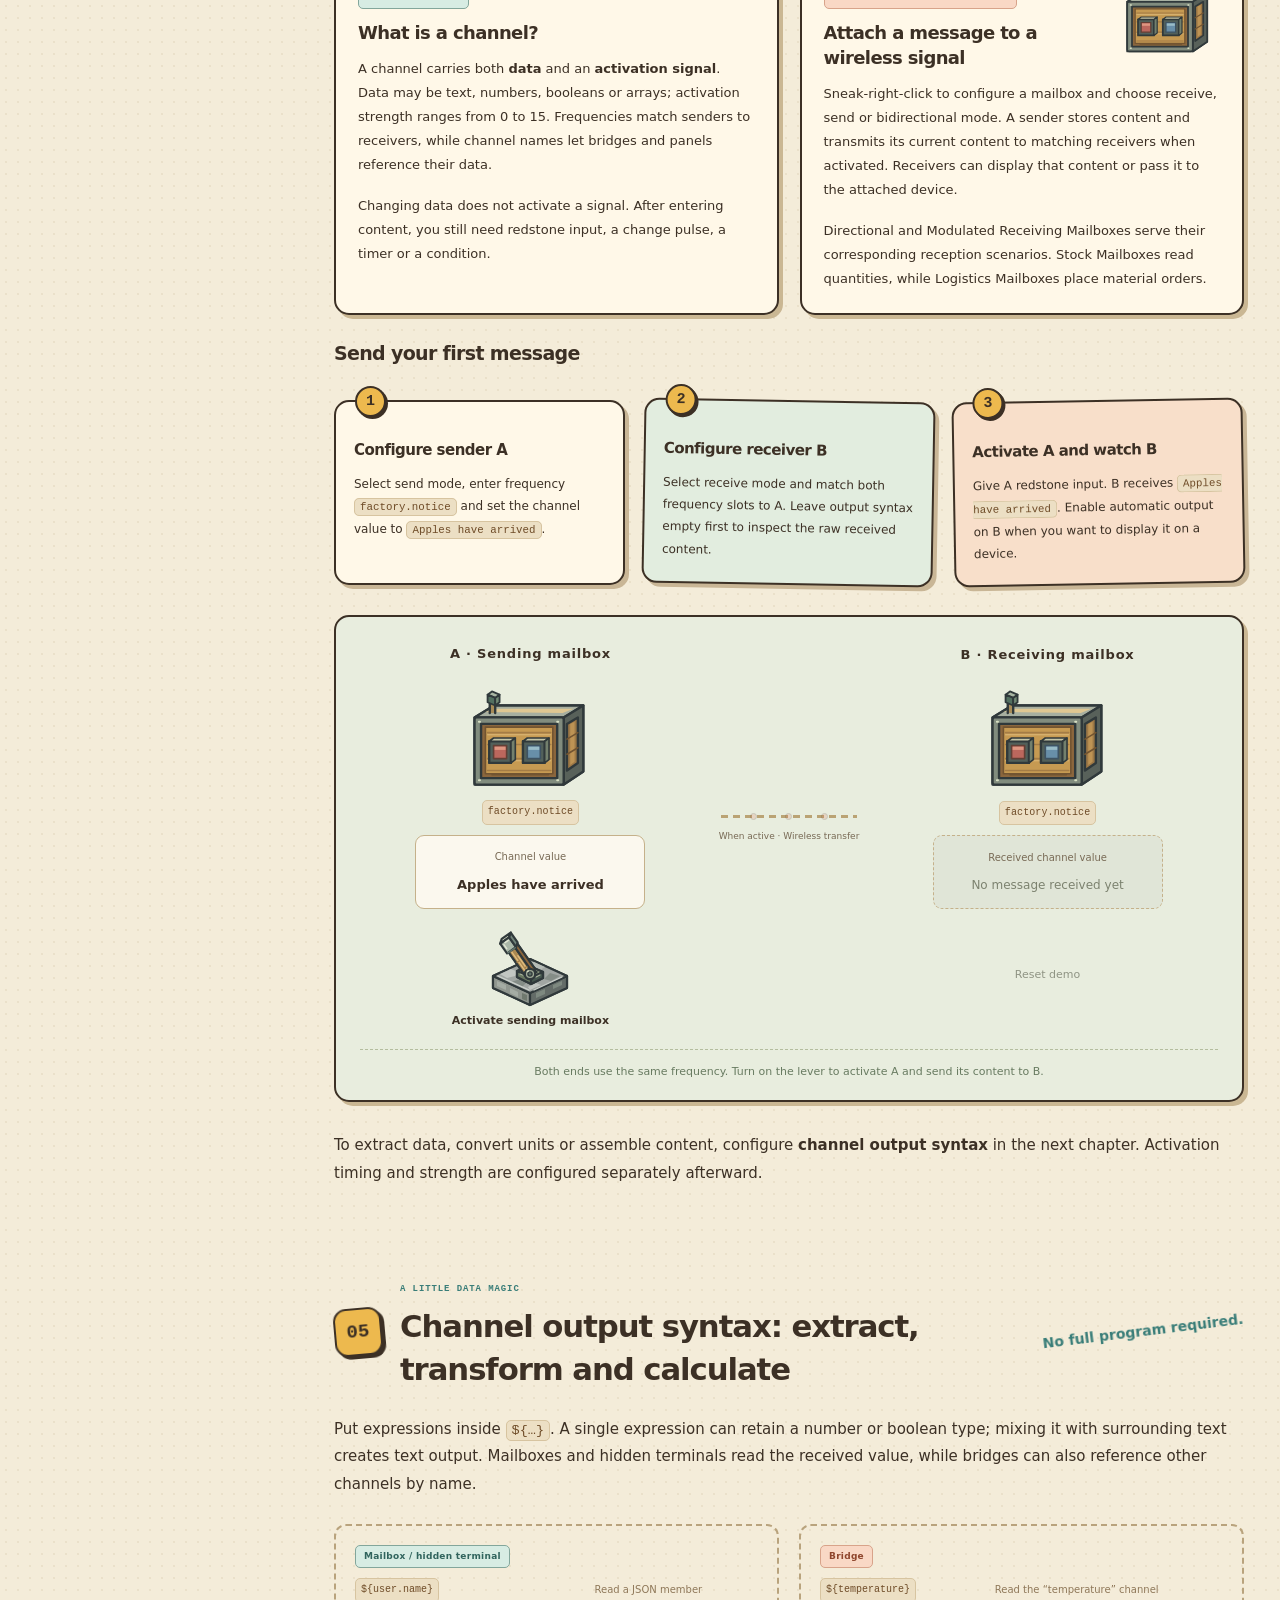
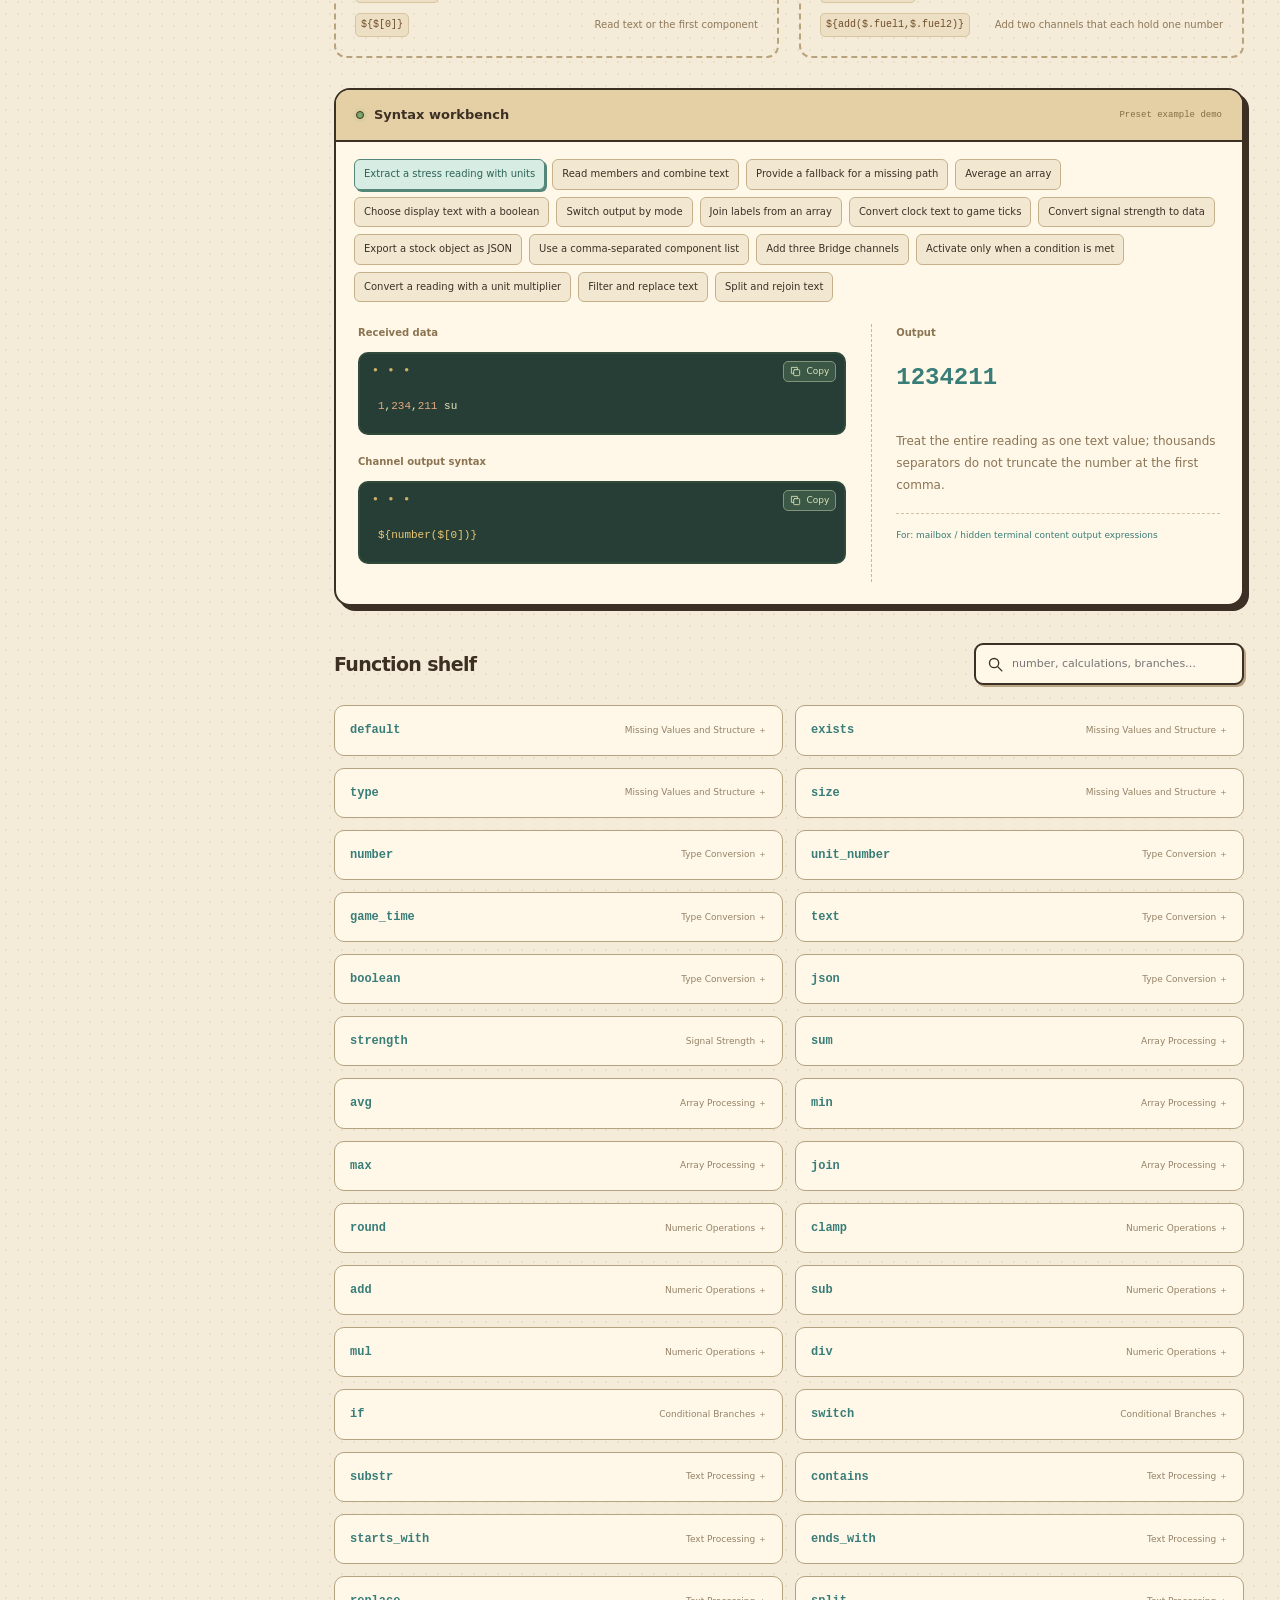
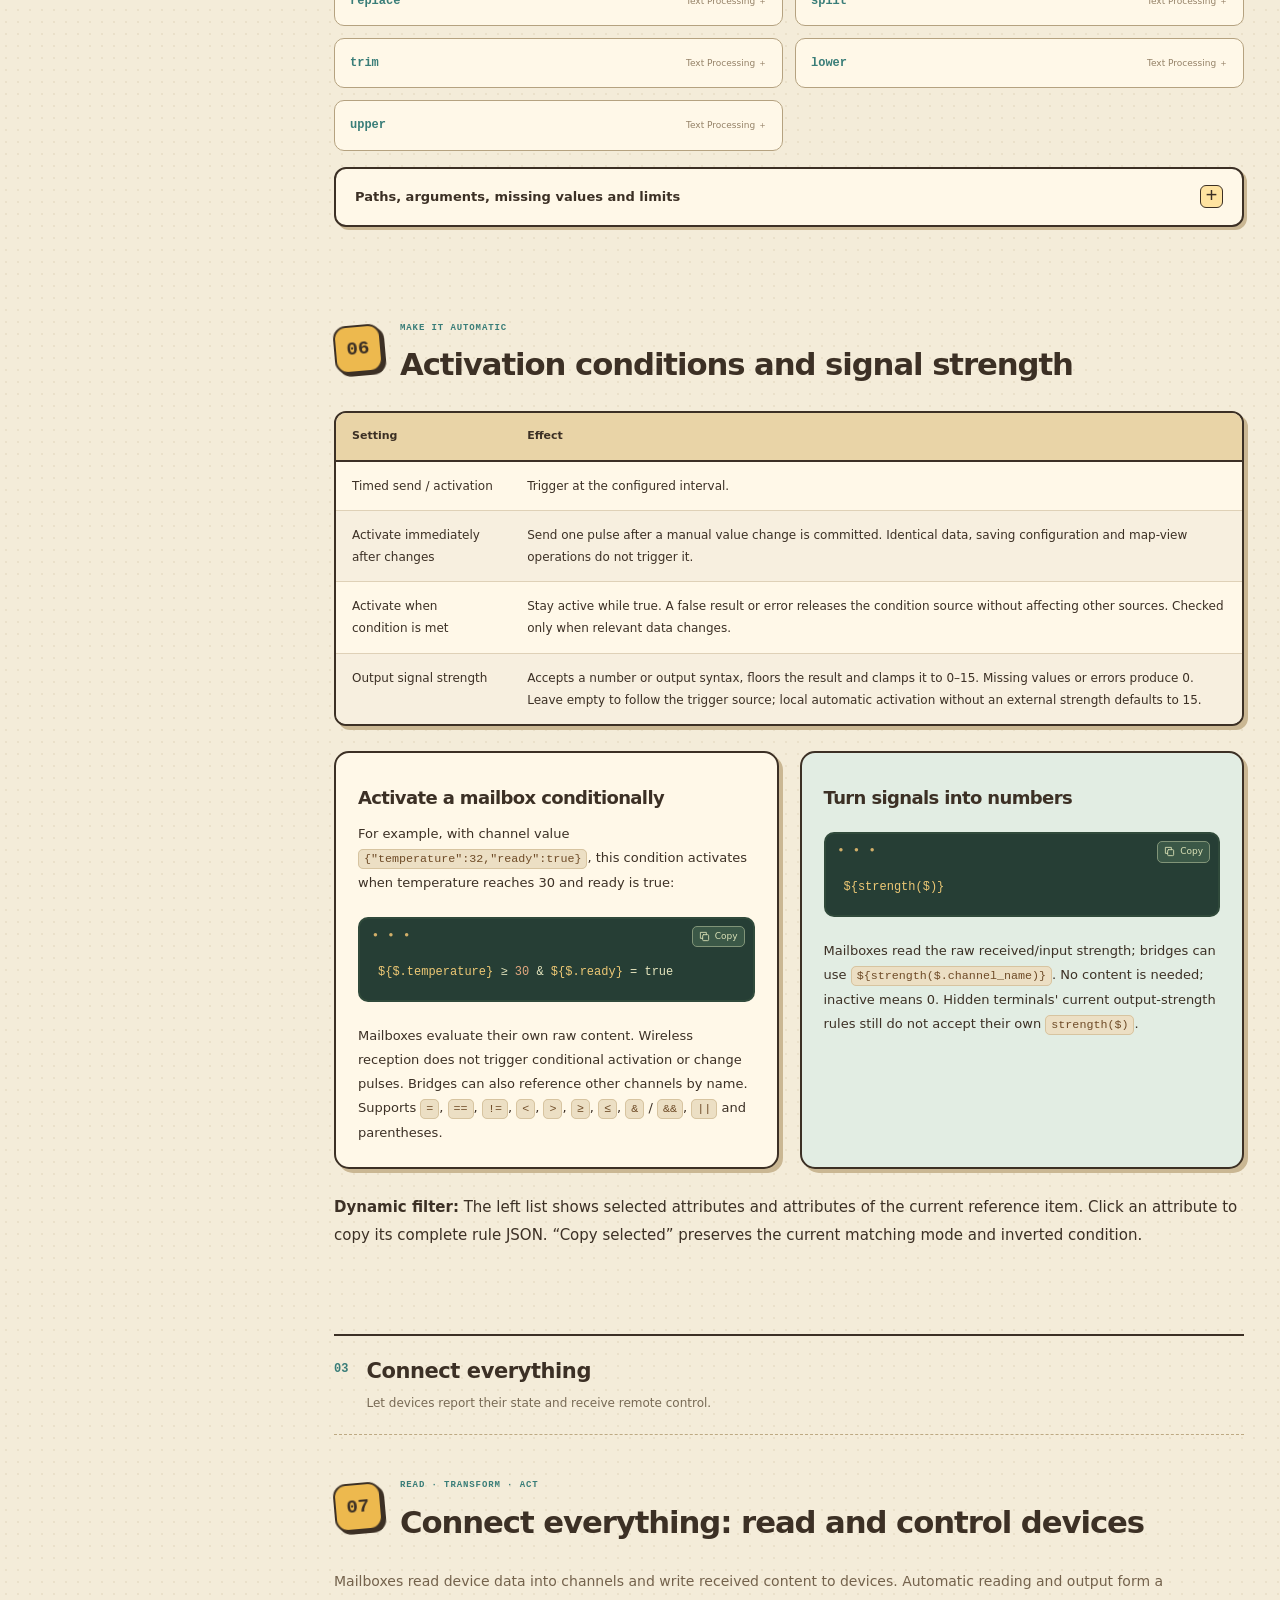
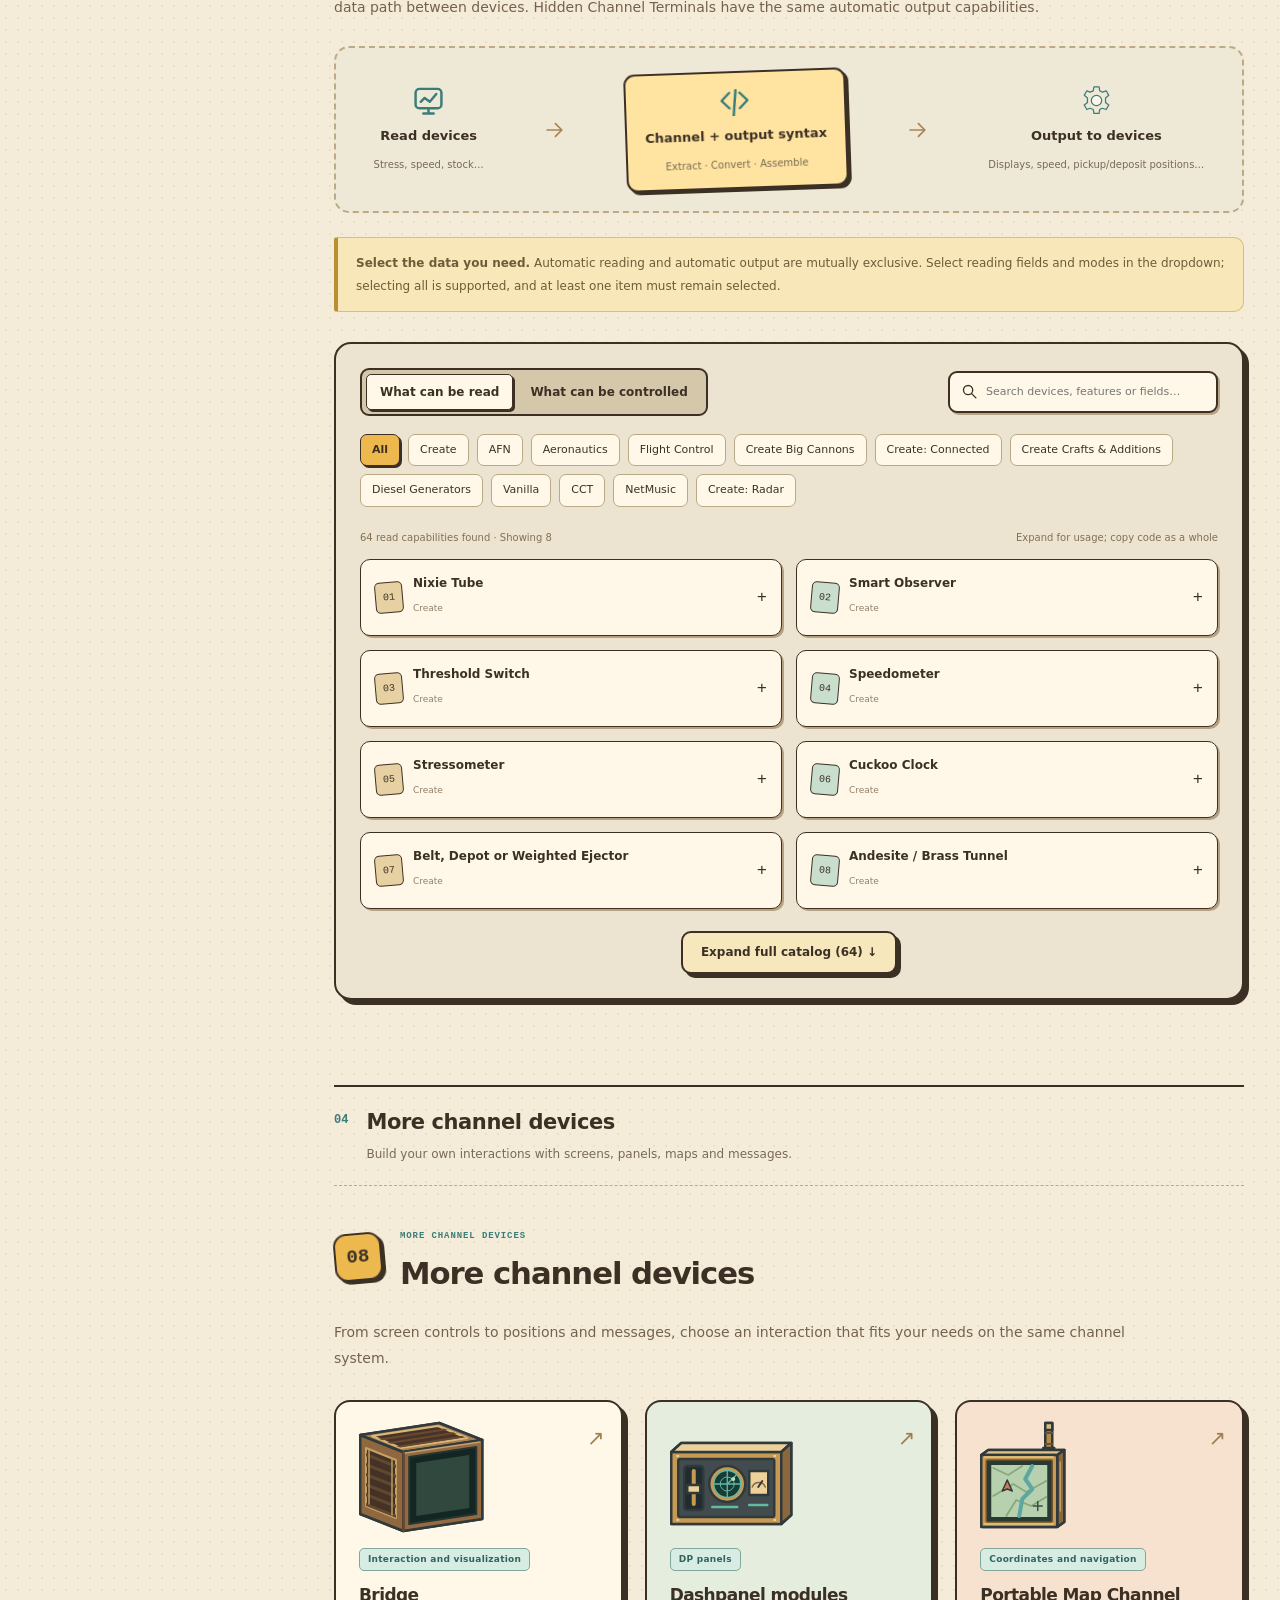
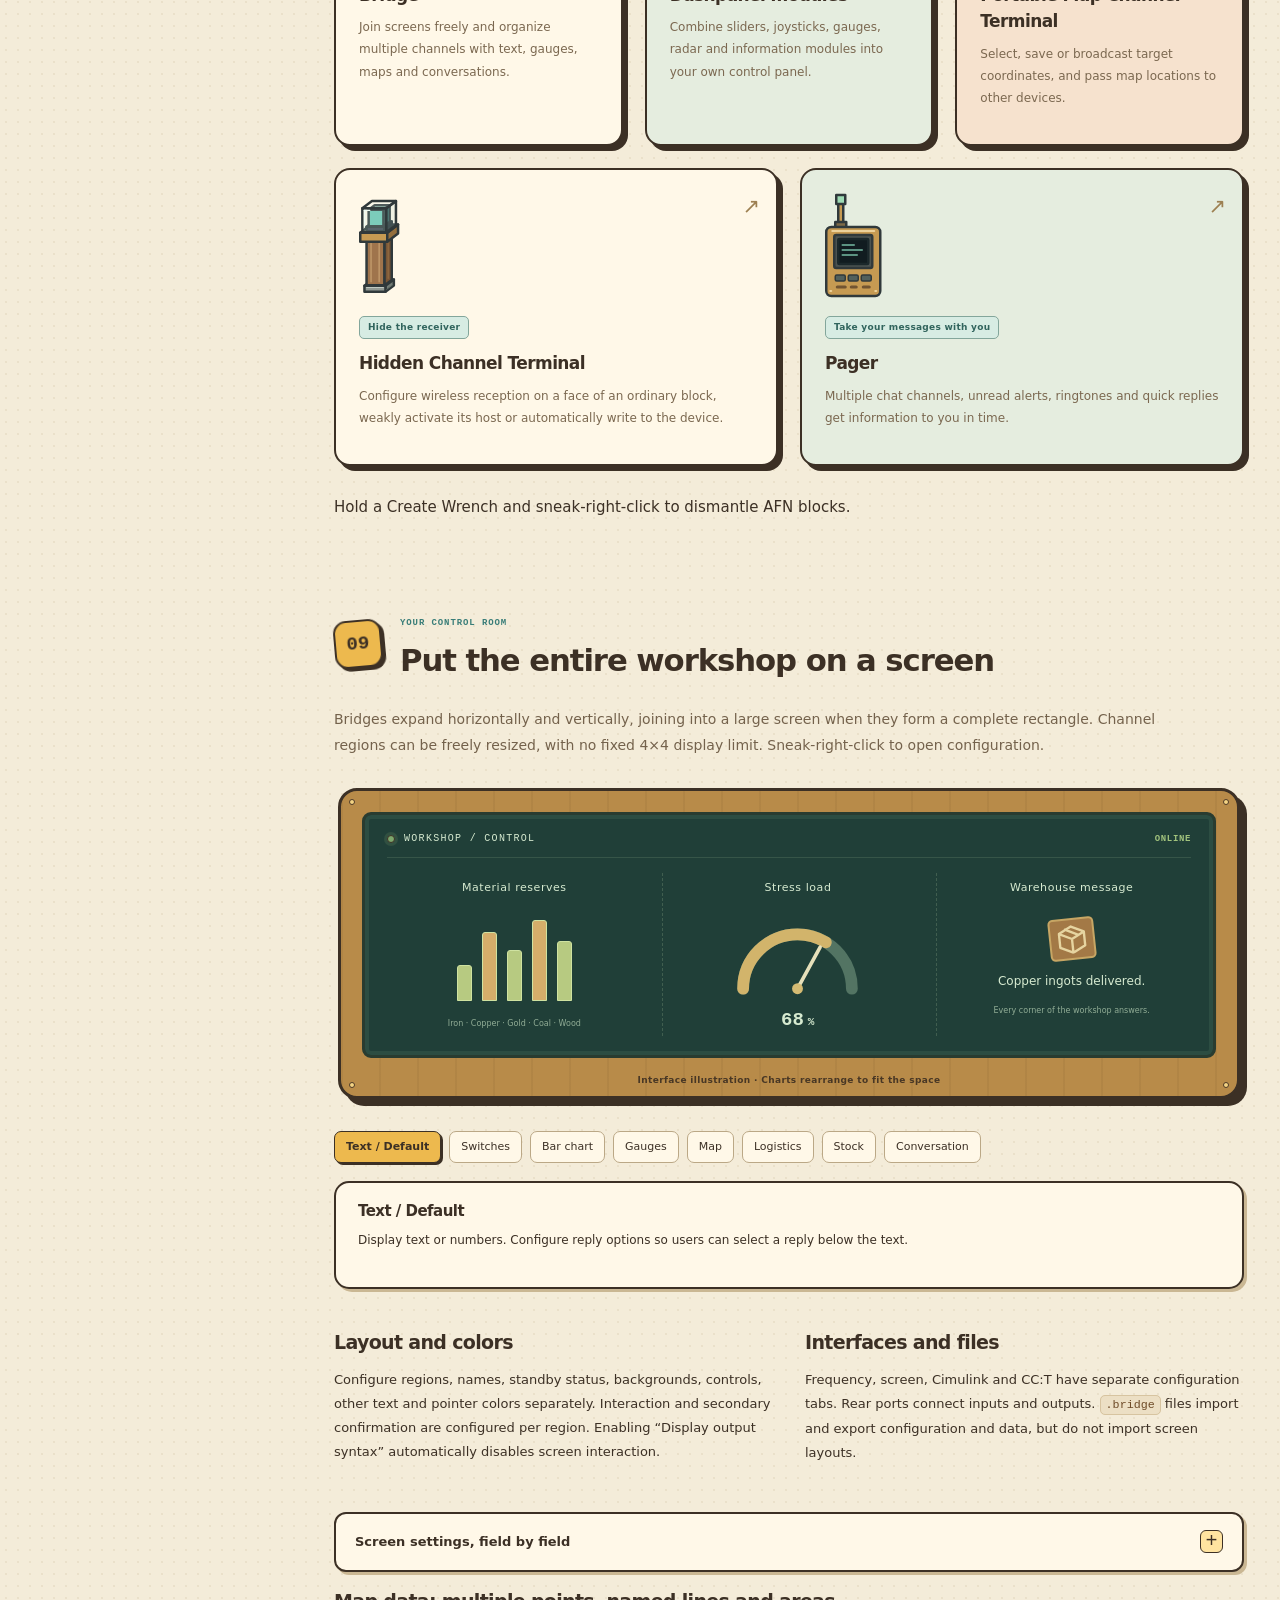
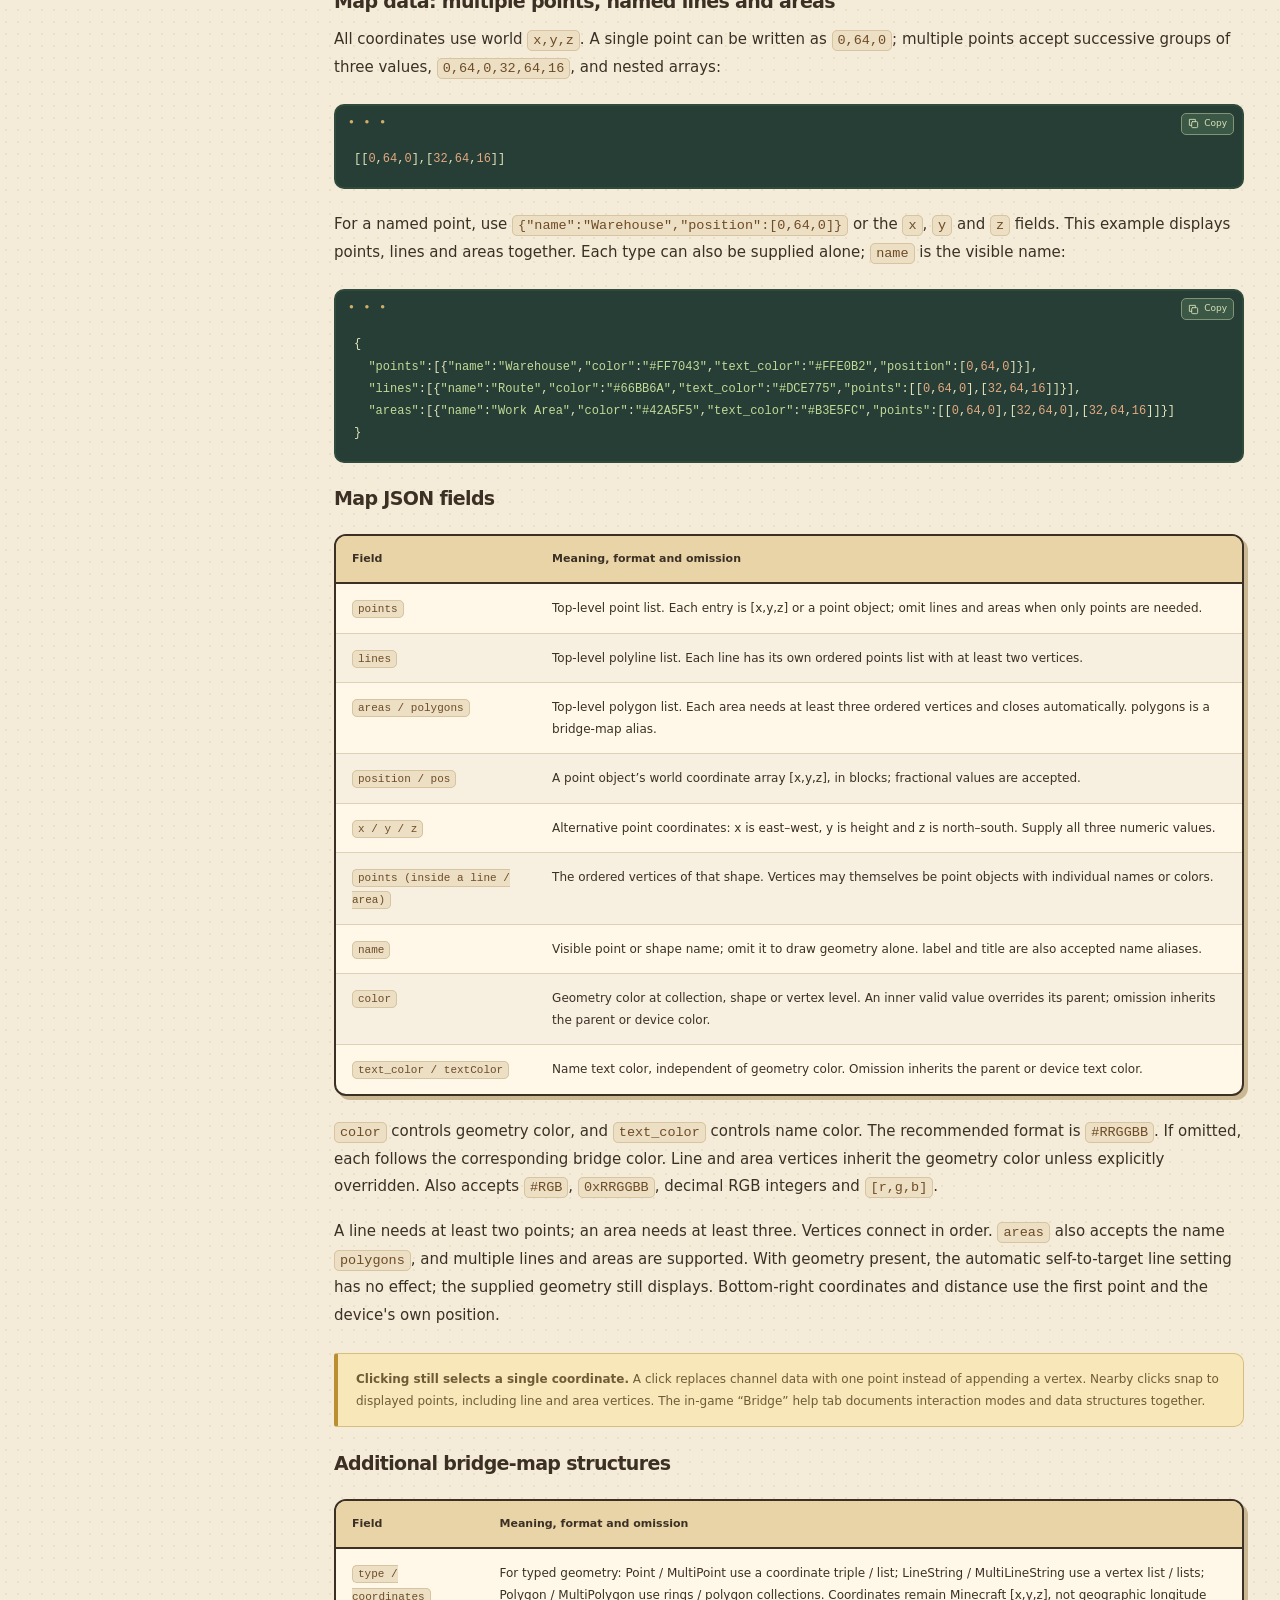
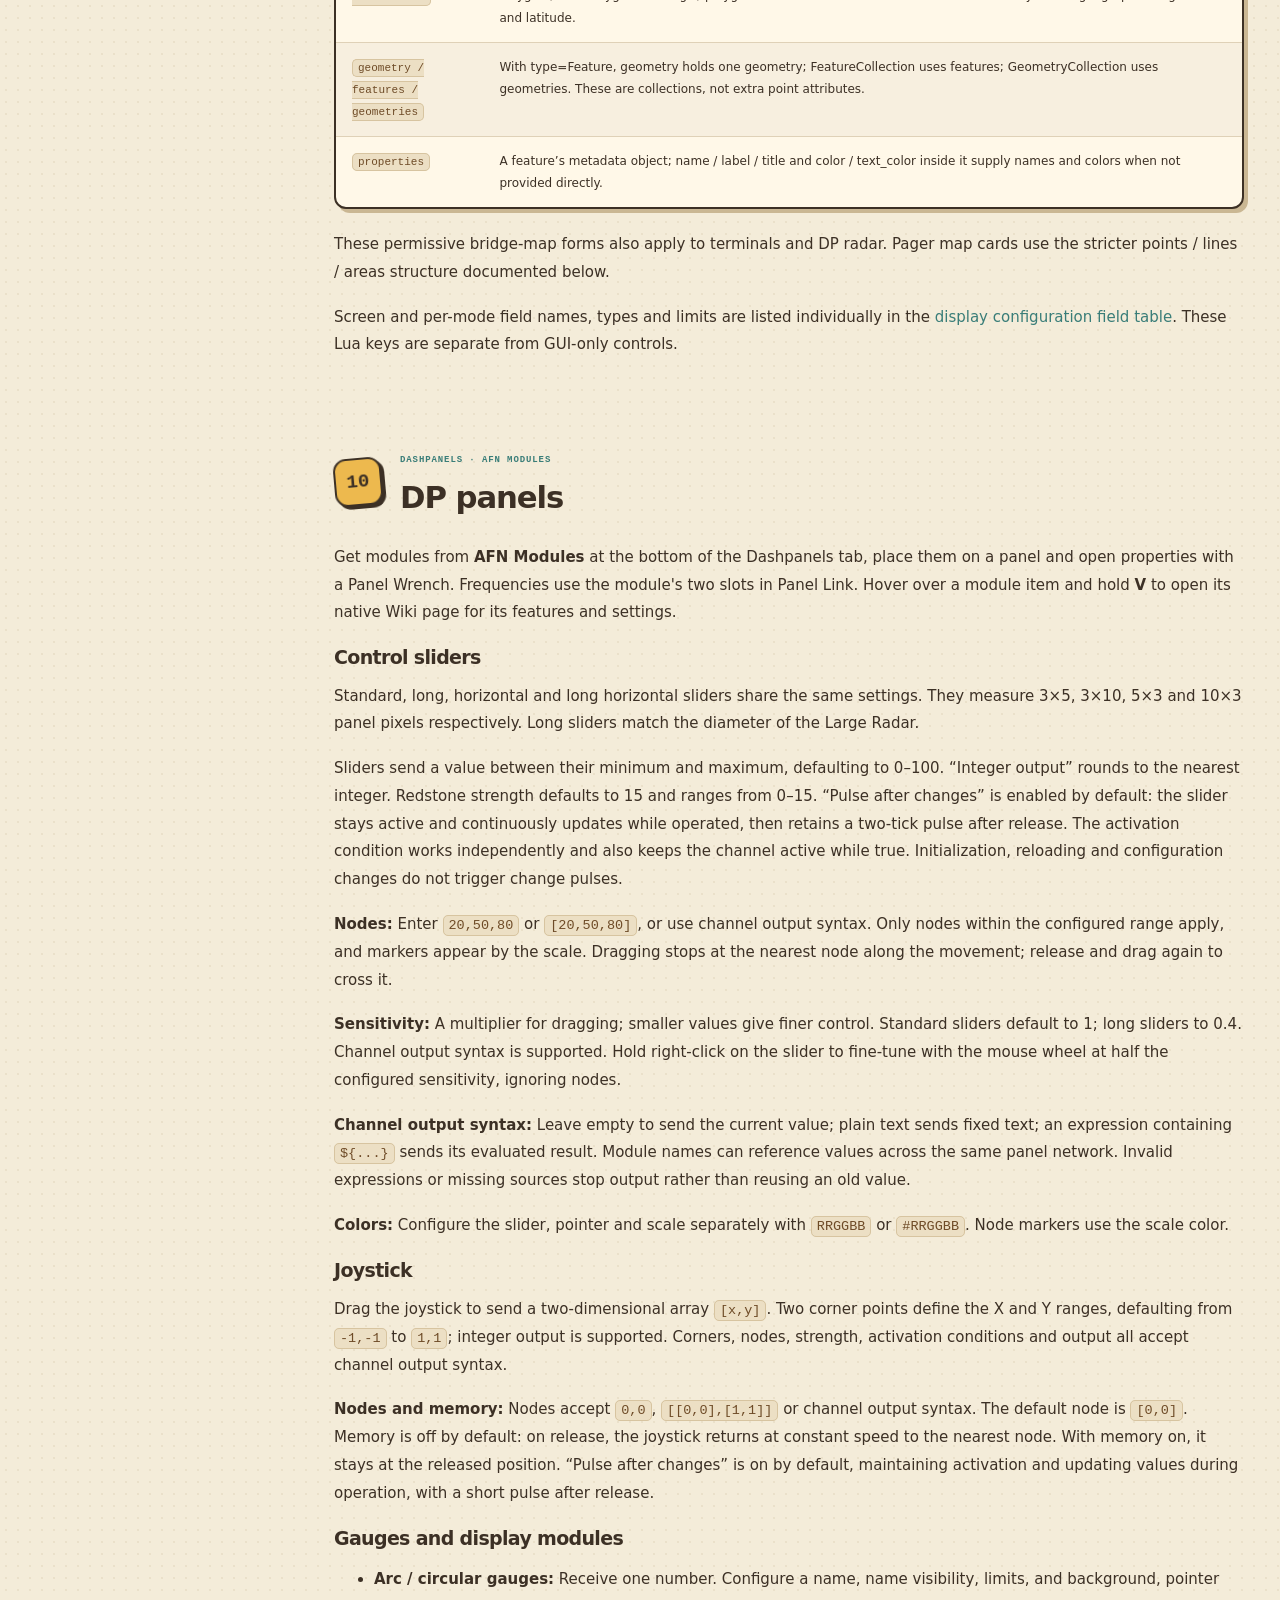
==== commit 3141f250: "Correct Wiki date to November 3, 2026" ====
--- a/index.en.html
+++ b/index.en.html
@@ -58,7 +58,7 @@
 <a href="#faq"><svg class="icon"><use href="#i-book"></use></svg>Compatibility and FAQ</a>
 </nav><div class="sidebar-note"><span class="paperclip"></span><b>One address. Many possibilities.</b><p>Let redstone carry signals,<br/>and let channels carry information.</p><svg class="note-gear"><use href="#i-gear"></use></svg></div><div class="sidebar-links"><a href="README.md">English overview ↗</a><a href="FUNCTIONS.en.md">Full Lua reference ↗</a><a href="https://space.bilibili.com/396190439" rel="noopener noreferrer" target="_blank">Bilibili · See it in action ↗</a></div></aside>
 <main id="main">
-<section aria-labelledby="hero-title" class="hero chapter" id="welcome"><div class="hero-copy"><span class="eyebrow"><span></span> CREATE: ADVANCED FREQUENCY NETWORK</span><h1 id="hero-title">Connect everything.<br/><span class="scribble">Let data flow your way.</span></h1><p>Manage wireless redstone with frequencies. Carry data over channels.<br/>From remote switches to smart controls, use AFN to make all your devices work together.</p><div class="hero-actions"><a class="button primary" href="AGENT.en.md">Compact Agent Reference <svg class="icon"><use href="#i-arrow"></use></svg></a><a class="button" href="FUNCTIONS.en.md">Lua Function Manual</a></div><div class="compat-strip"><span>MINECRAFT <b>1.21.1</b></span><i></i><span>NEOFORGE <b>21.1.218+</b></span><i></i><span>CREATE <b>6.0.0+</b></span></div></div><div class="hero-art"><div class="art-frame"><img alt="Cartoon workshop: a brass wireless console, pager, gears and a mechanical arm delivering parcels" fetchpriority="high" height="1024" src="assets/workshop-hero.webp" width="1536"/><div class="art-label"><span class="status-light"></span>v1.8.3</div></div><span class="art-sticker">2026-10-31</span><svg class="floating-gear gear-one"><use href="#i-gear"></use></svg><svg class="floating-gear gear-two"><use href="#i-gear"></use></svg><span class="spark spark-one">✦</span><span class="spark spark-two">✧</span></div></section>
+<section aria-labelledby="hero-title" class="hero chapter" id="welcome"><div class="hero-copy"><span class="eyebrow"><span></span> CREATE: ADVANCED FREQUENCY NETWORK</span><h1 id="hero-title">Connect everything.<br/><span class="scribble">Let data flow your way.</span></h1><p>Manage wireless redstone with frequencies. Carry data over channels.<br/>From remote switches to smart controls, use AFN to make all your devices work together.</p><div class="hero-actions"><a class="button primary" href="AGENT.en.md">Compact Agent Reference <svg class="icon"><use href="#i-arrow"></use></svg></a><a class="button" href="FUNCTIONS.en.md">Lua Function Manual</a></div><div class="compat-strip"><span>MINECRAFT <b>1.21.1</b></span><i></i><span>NEOFORGE <b>21.1.218+</b></span><i></i><span>CREATE <b>6.0.0+</b></span></div></div><div class="hero-art"><div class="art-frame"><img alt="Cartoon workshop: a brass wireless console, pager, gears and a mechanical arm delivering parcels" fetchpriority="high" height="1024" src="assets/workshop-hero.webp" width="1536"/><div class="art-label"><span class="status-light"></span>v1.8.3</div></div><span class="art-sticker">2026-11-03</span><svg class="floating-gear gear-one"><use href="#i-gear"></use></svg><svg class="floating-gear gear-two"><use href="#i-gear"></use></svg><span class="spark spark-one">✦</span><span class="spark spark-two">✧</span></div></section>
 <div class="intro-ribbon"><span>Organize frequencies</span><svg class="icon"><use href="#i-arrow"></use></svg><span>Transfer data</span><svg class="icon"><use href="#i-arrow"></use></svg><span>Link devices</span><b>Connect everything. Start with AFN.</b></div>
 <div class="part-heading"><span>01</span><div><b>Start with the basics: organize wireless redstone with frequencies</b><p>Learn to express wireless redstone frequencies with text!</p></div></div>
 <section class="chapter" data-title="wireless redstone getting started Create terminal Frequency Board frequency" id="quickstart"><div class="section-heading"><span class="chapter-number">01</span><div><span class="eyebrow">WIRELESS REDSTONE</span><h2>Use a frequency to light a distant lamp</h2></div></div><p class="section-intro">Prepare a Frequency Board, two Create Redstone Links, a lever and a Redstone Lamp.</p>
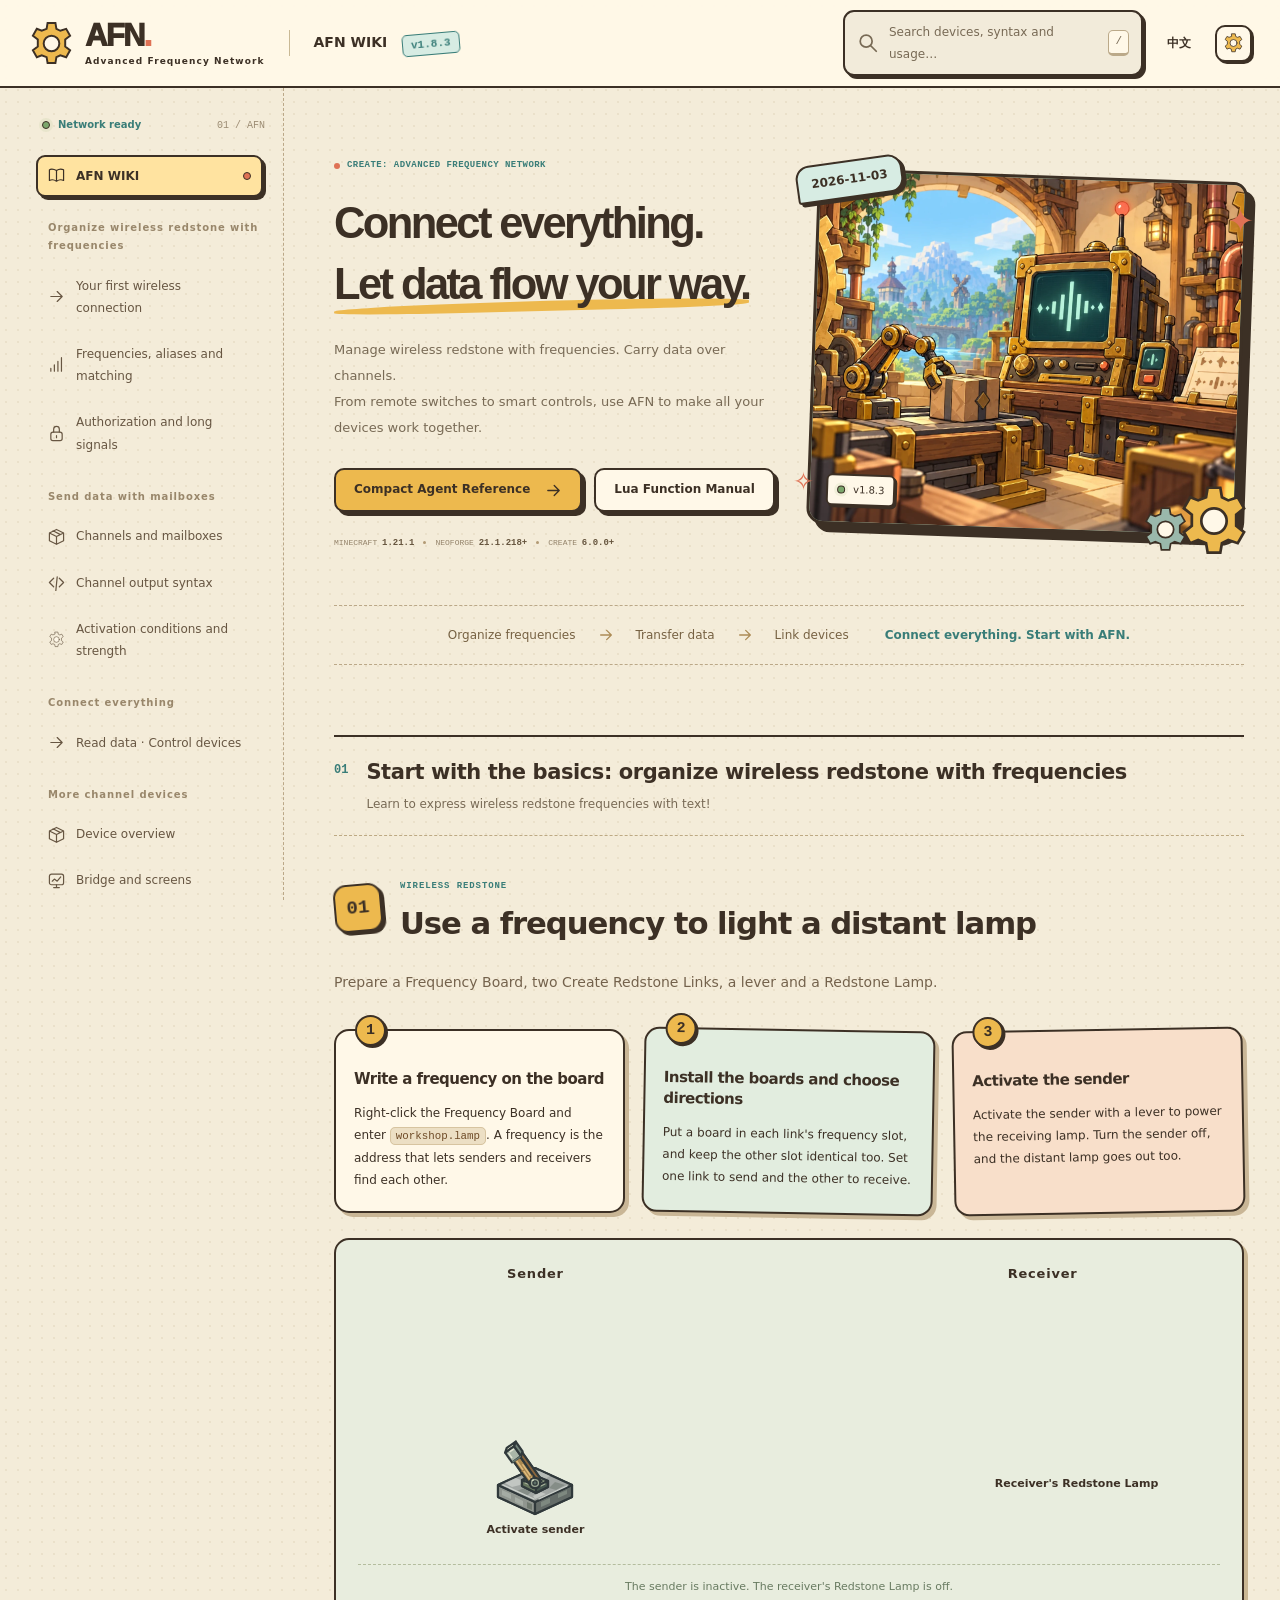
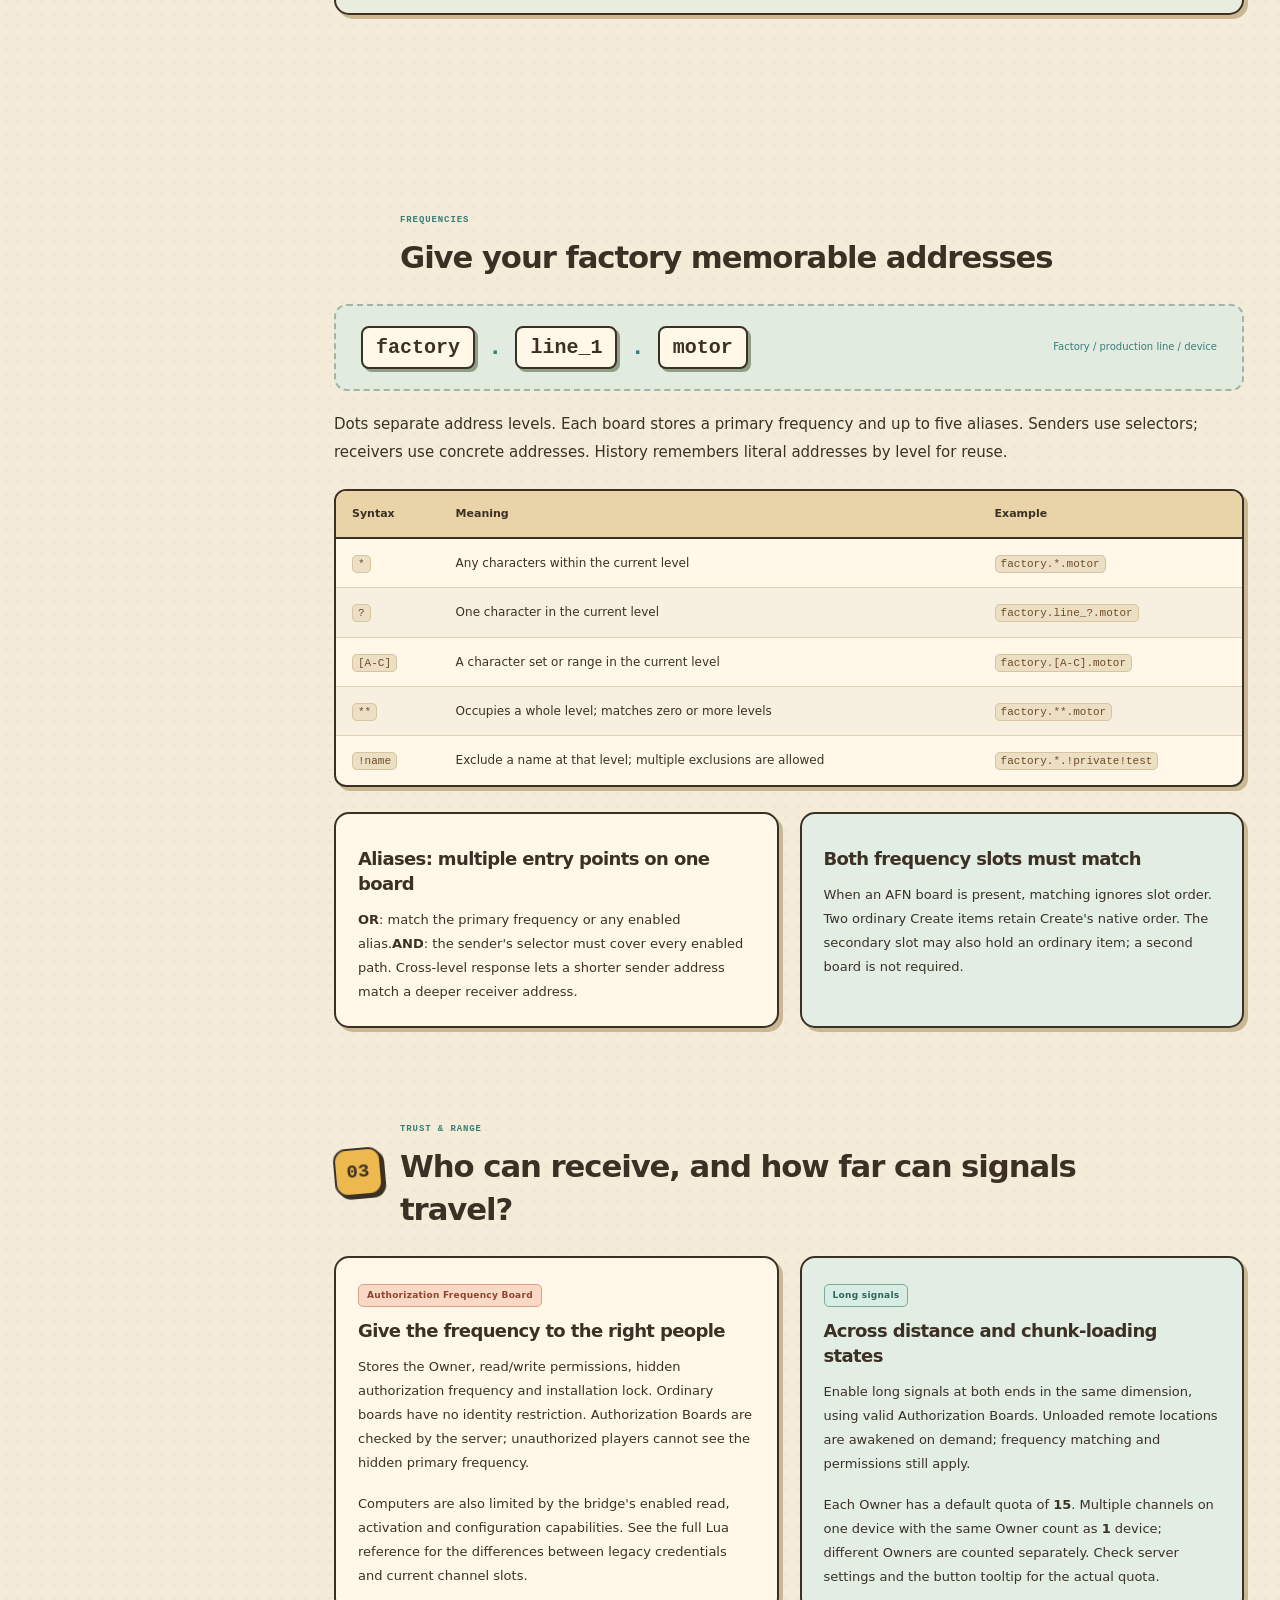
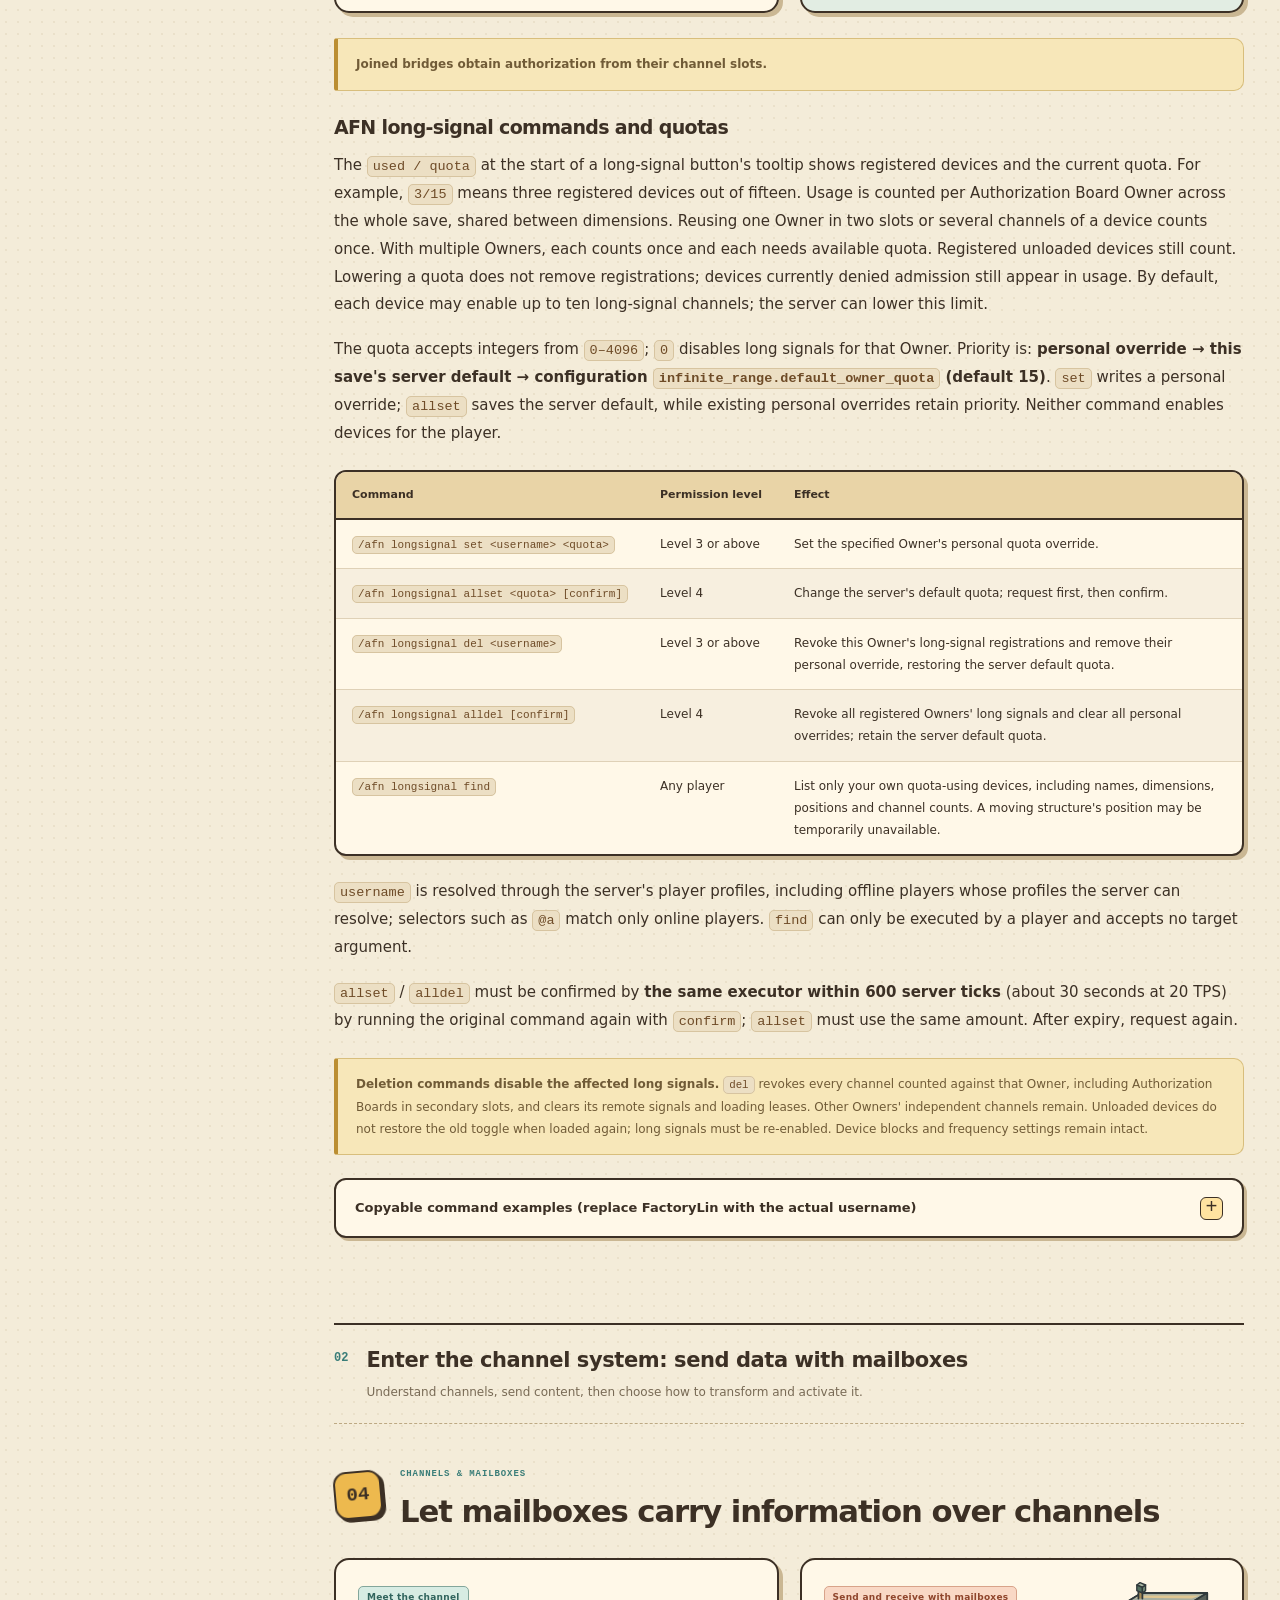
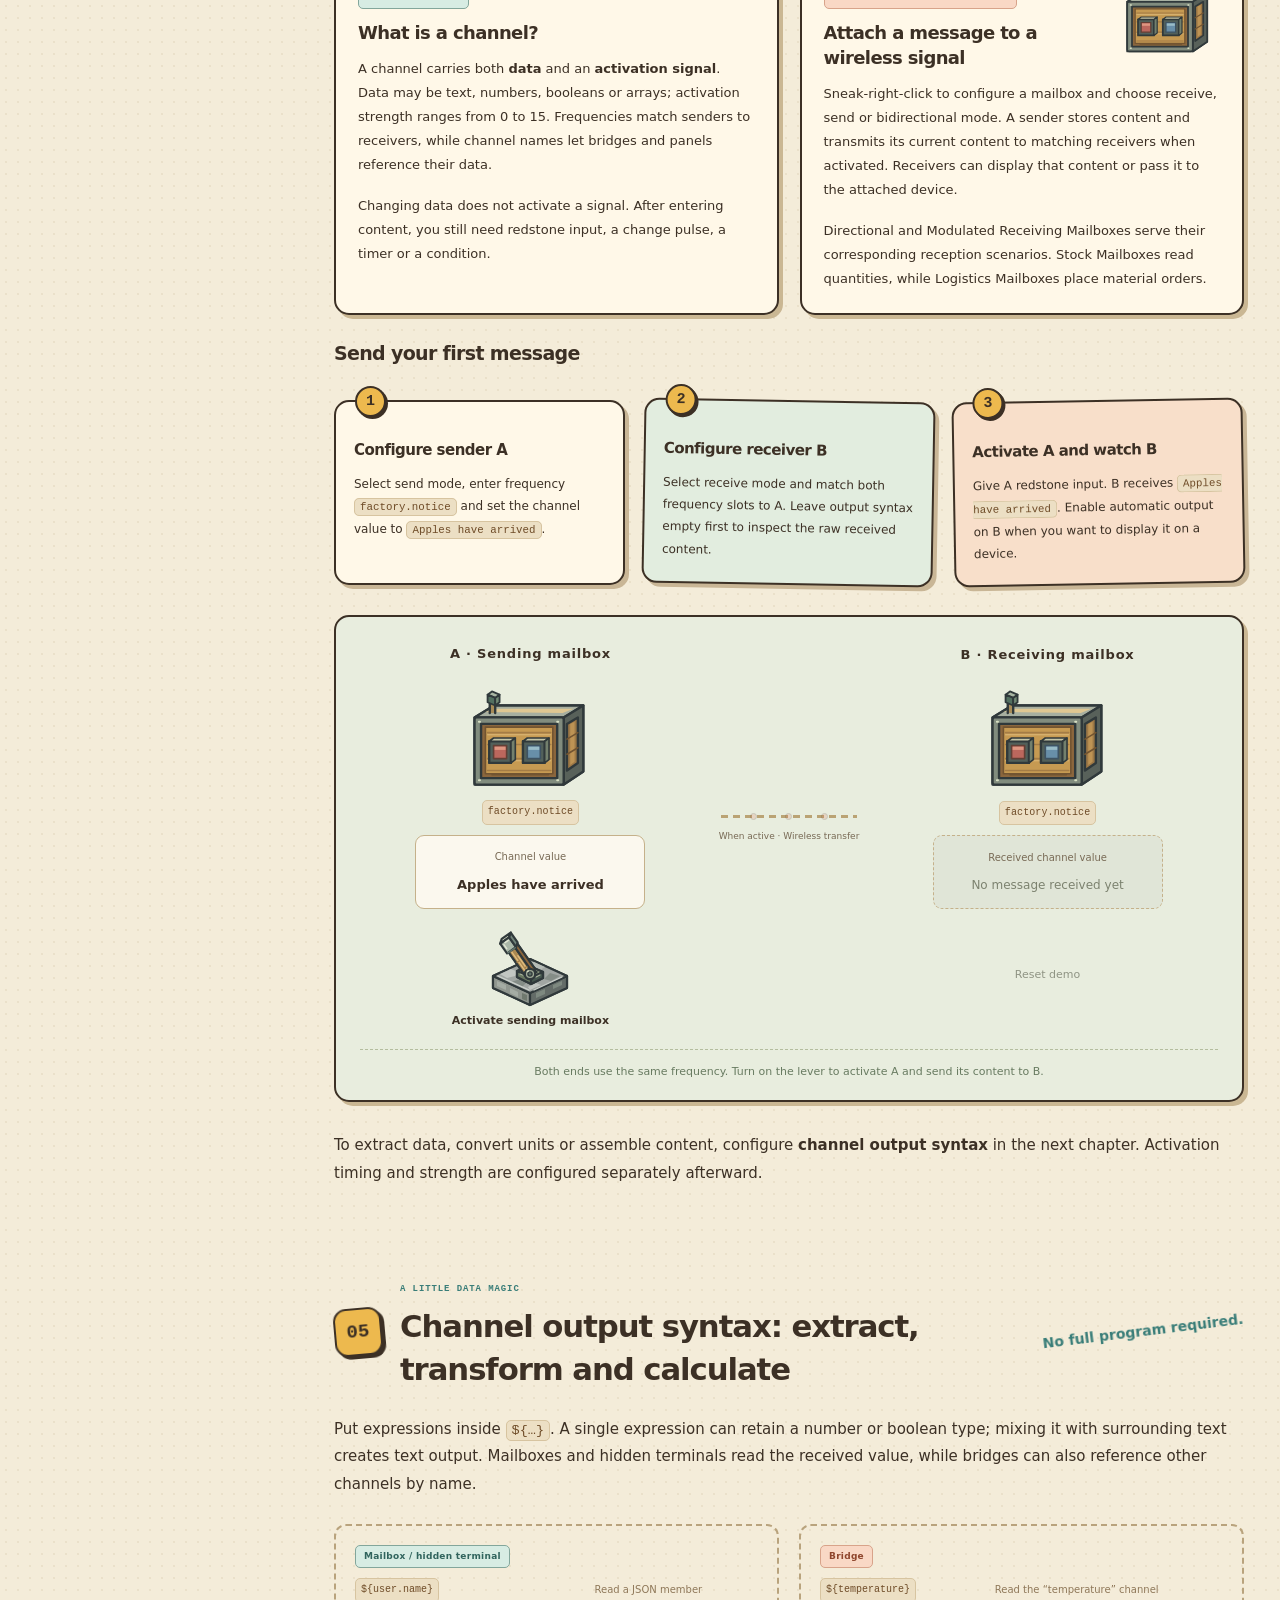
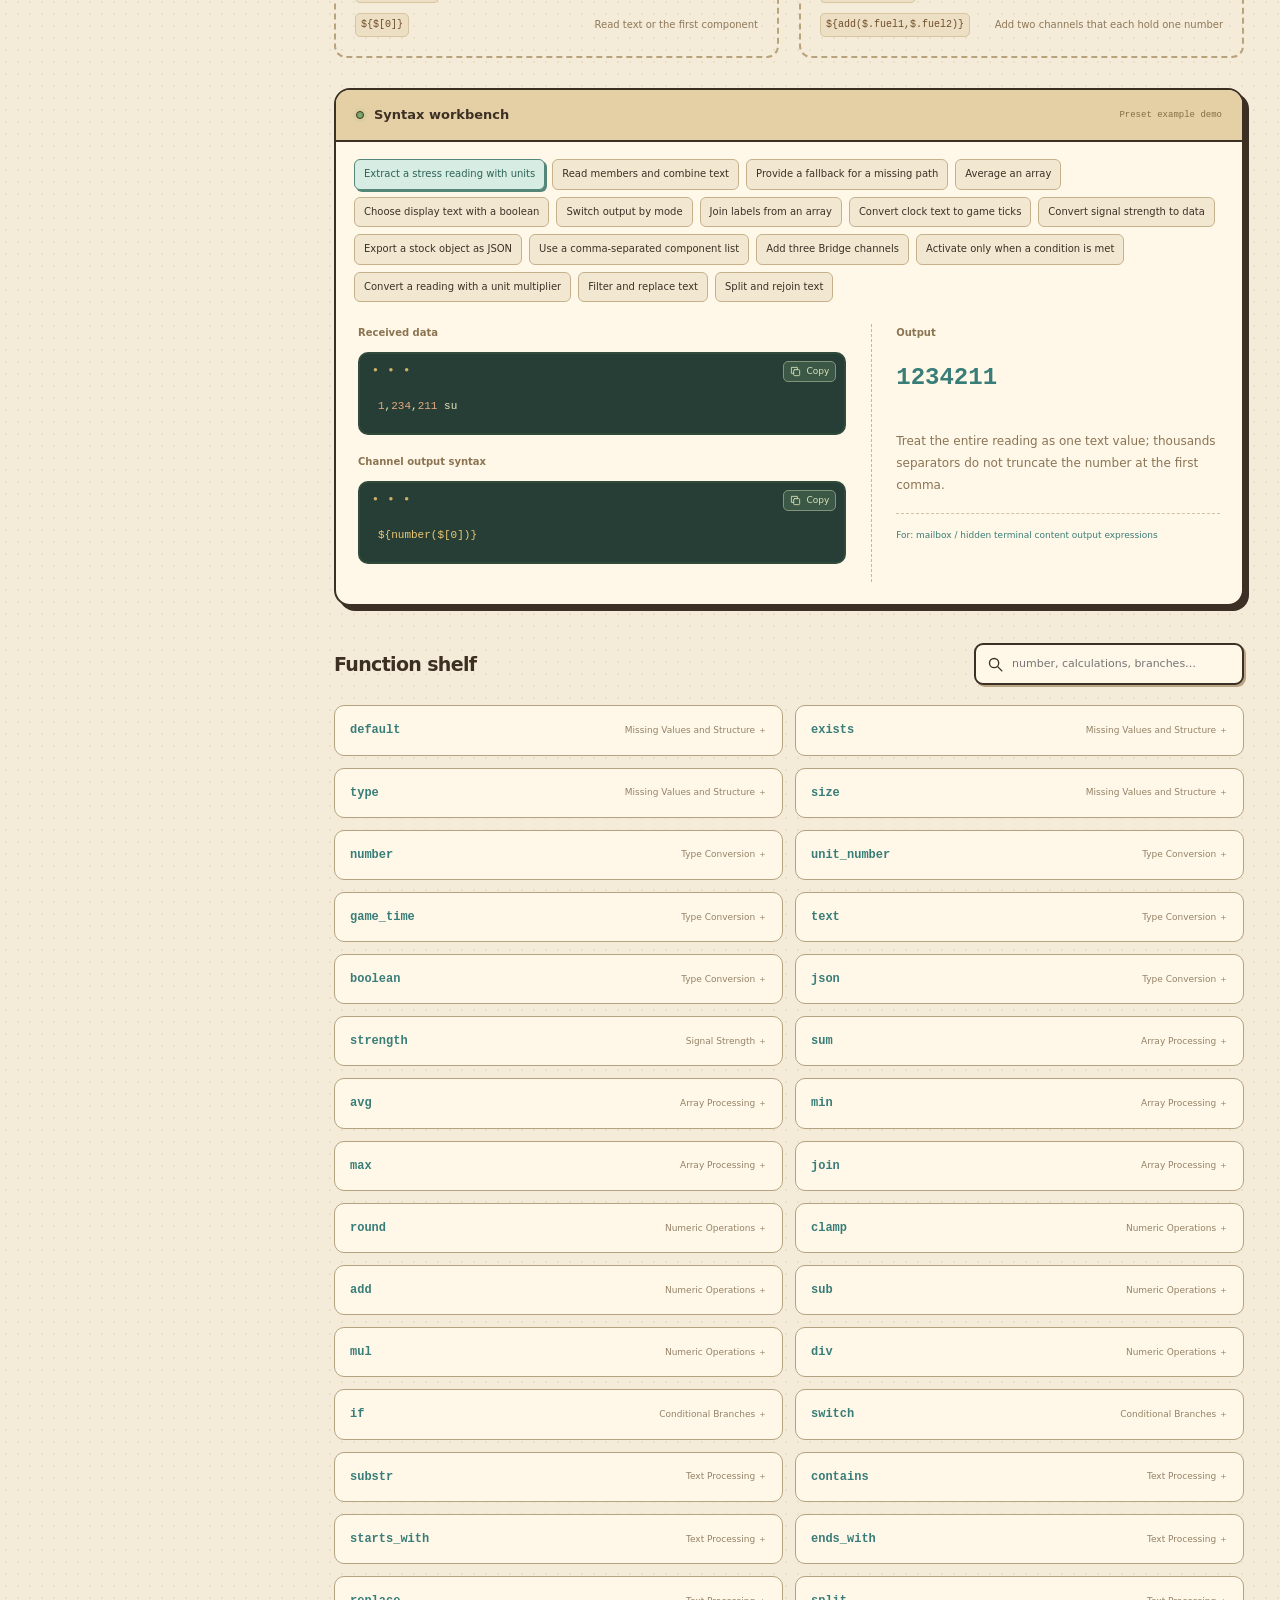
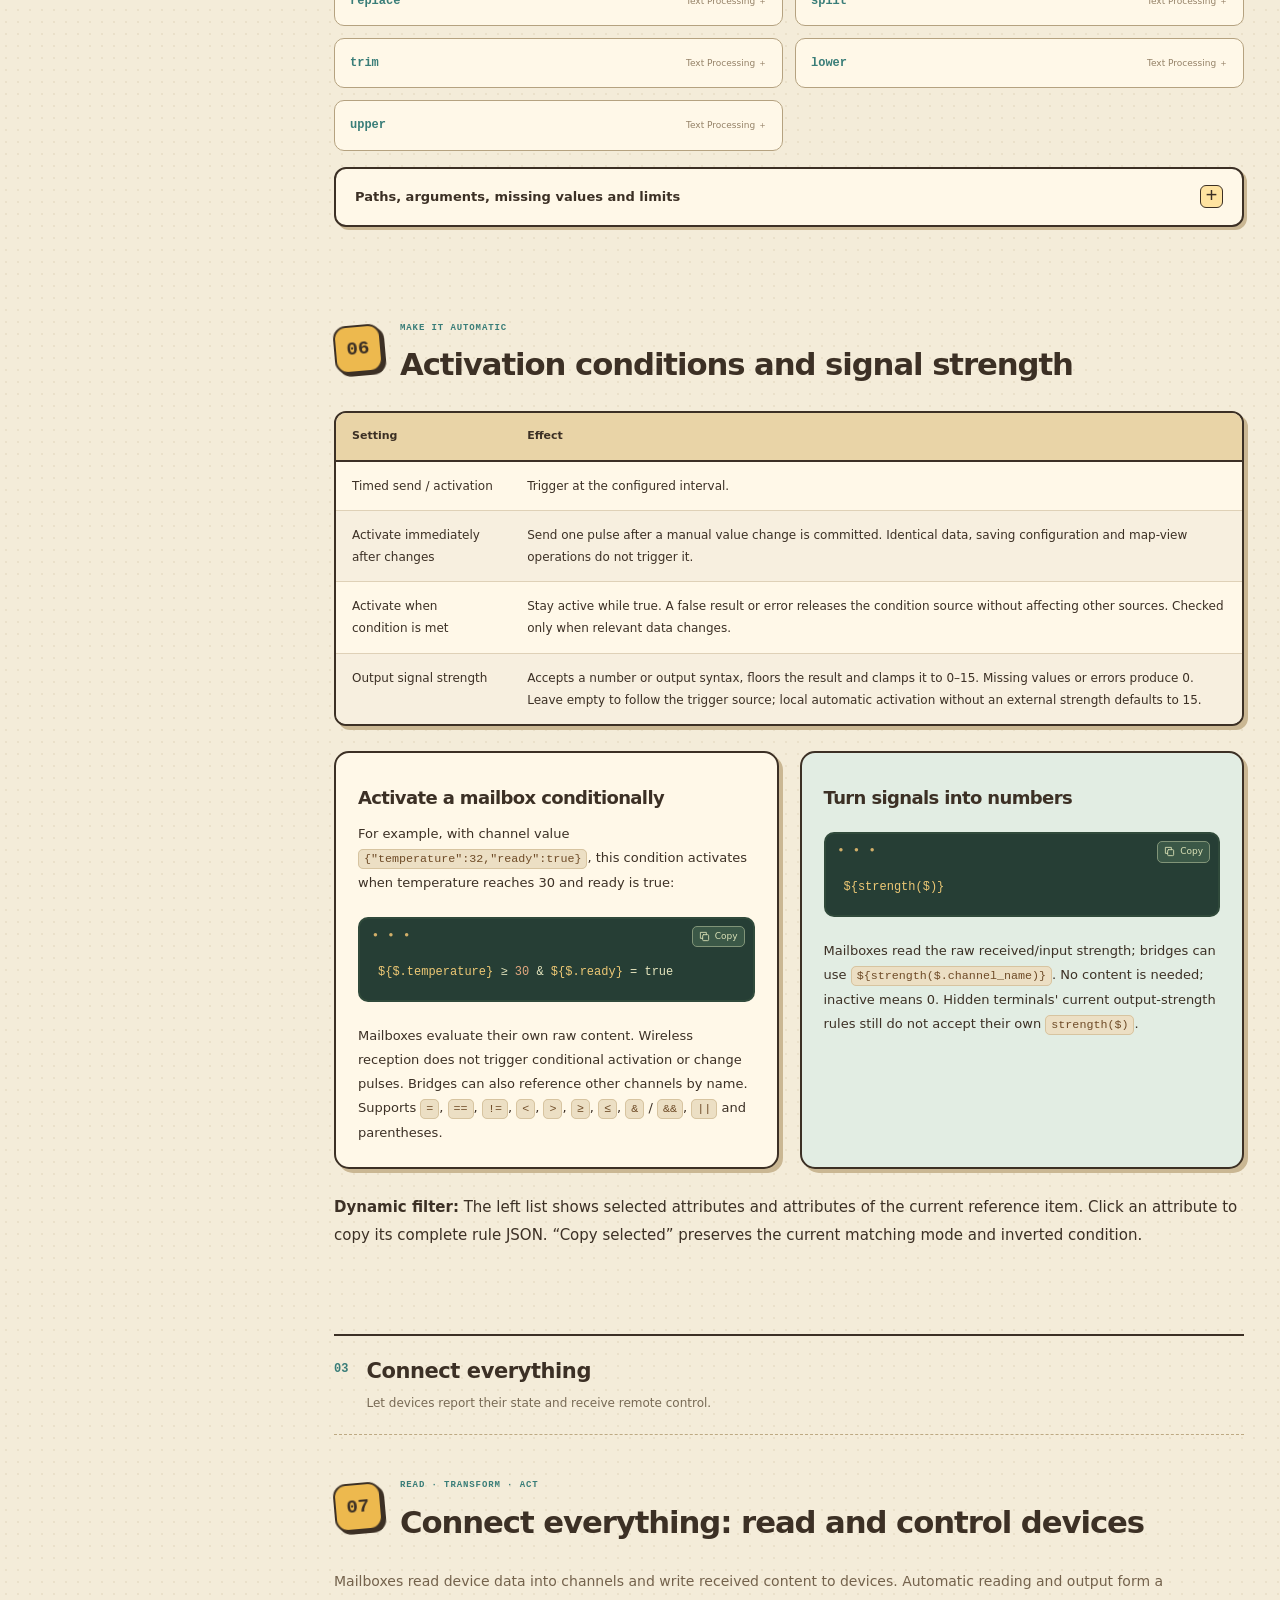
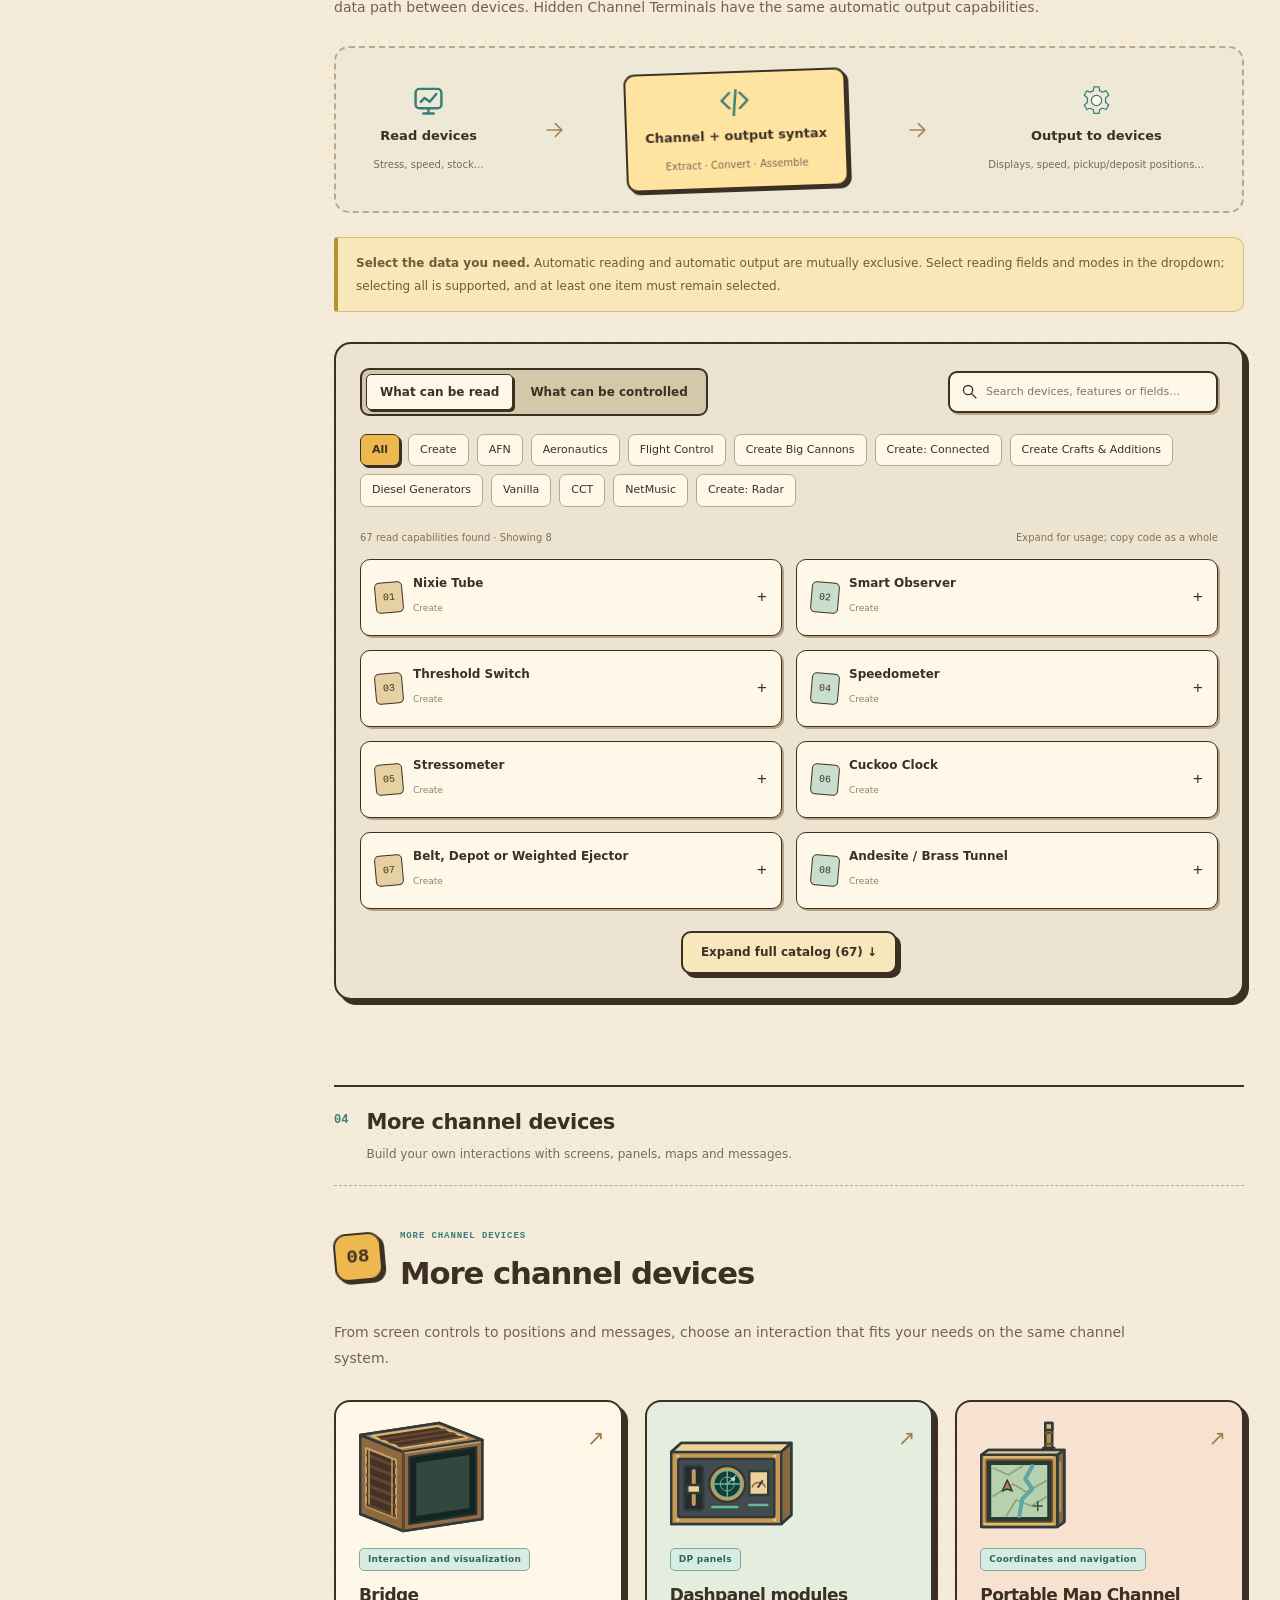
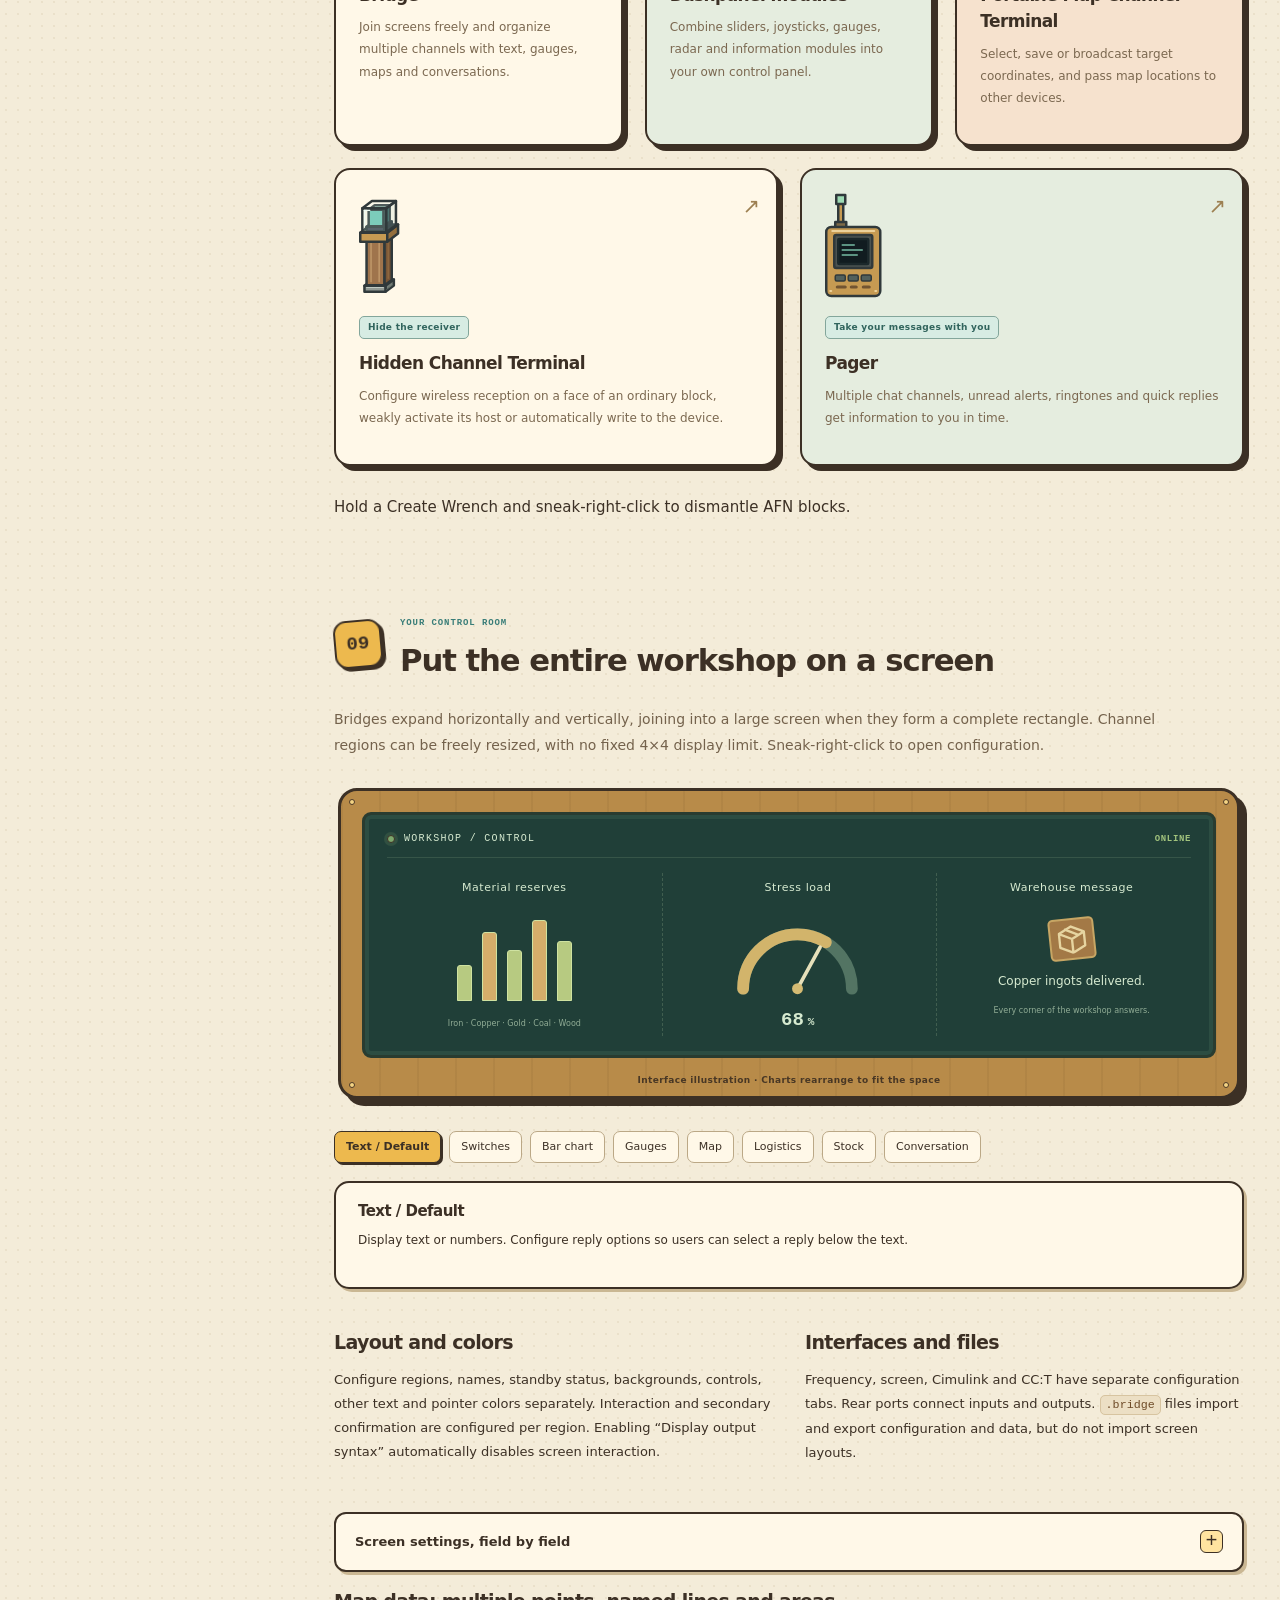
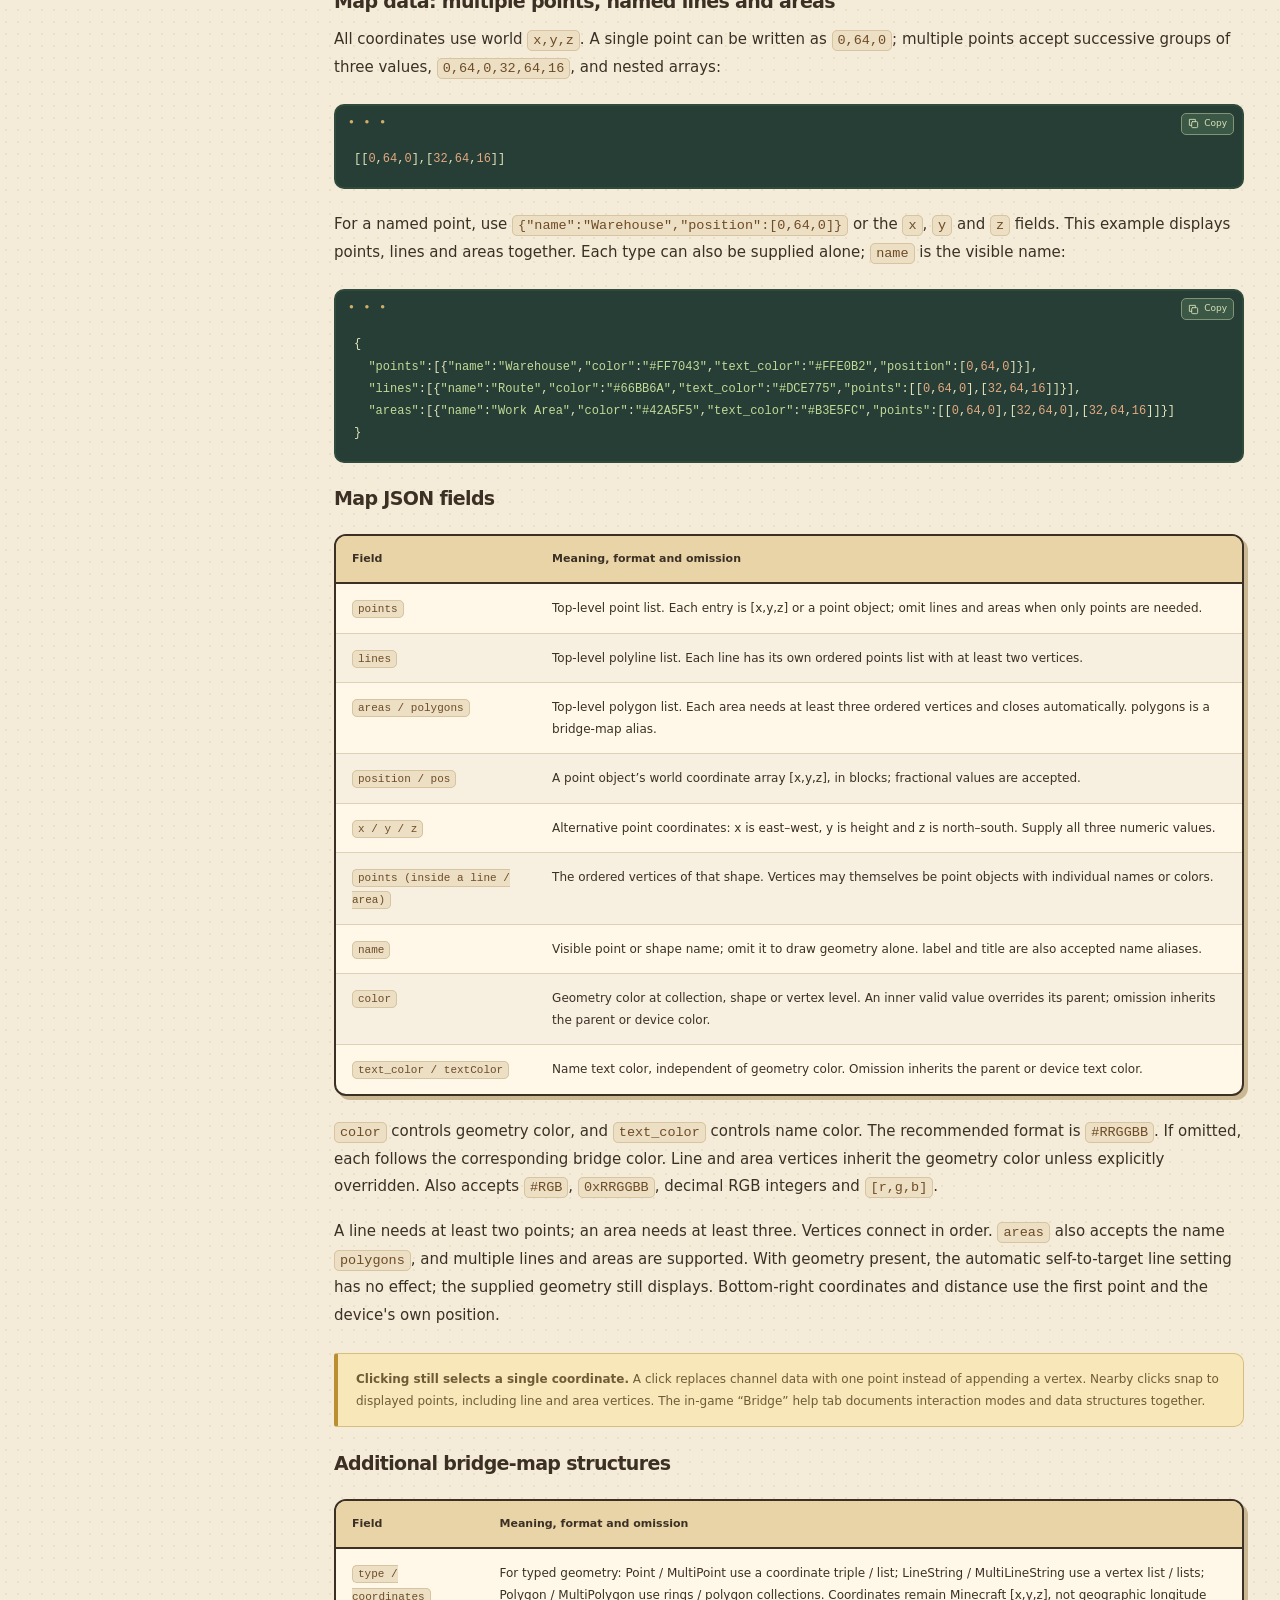
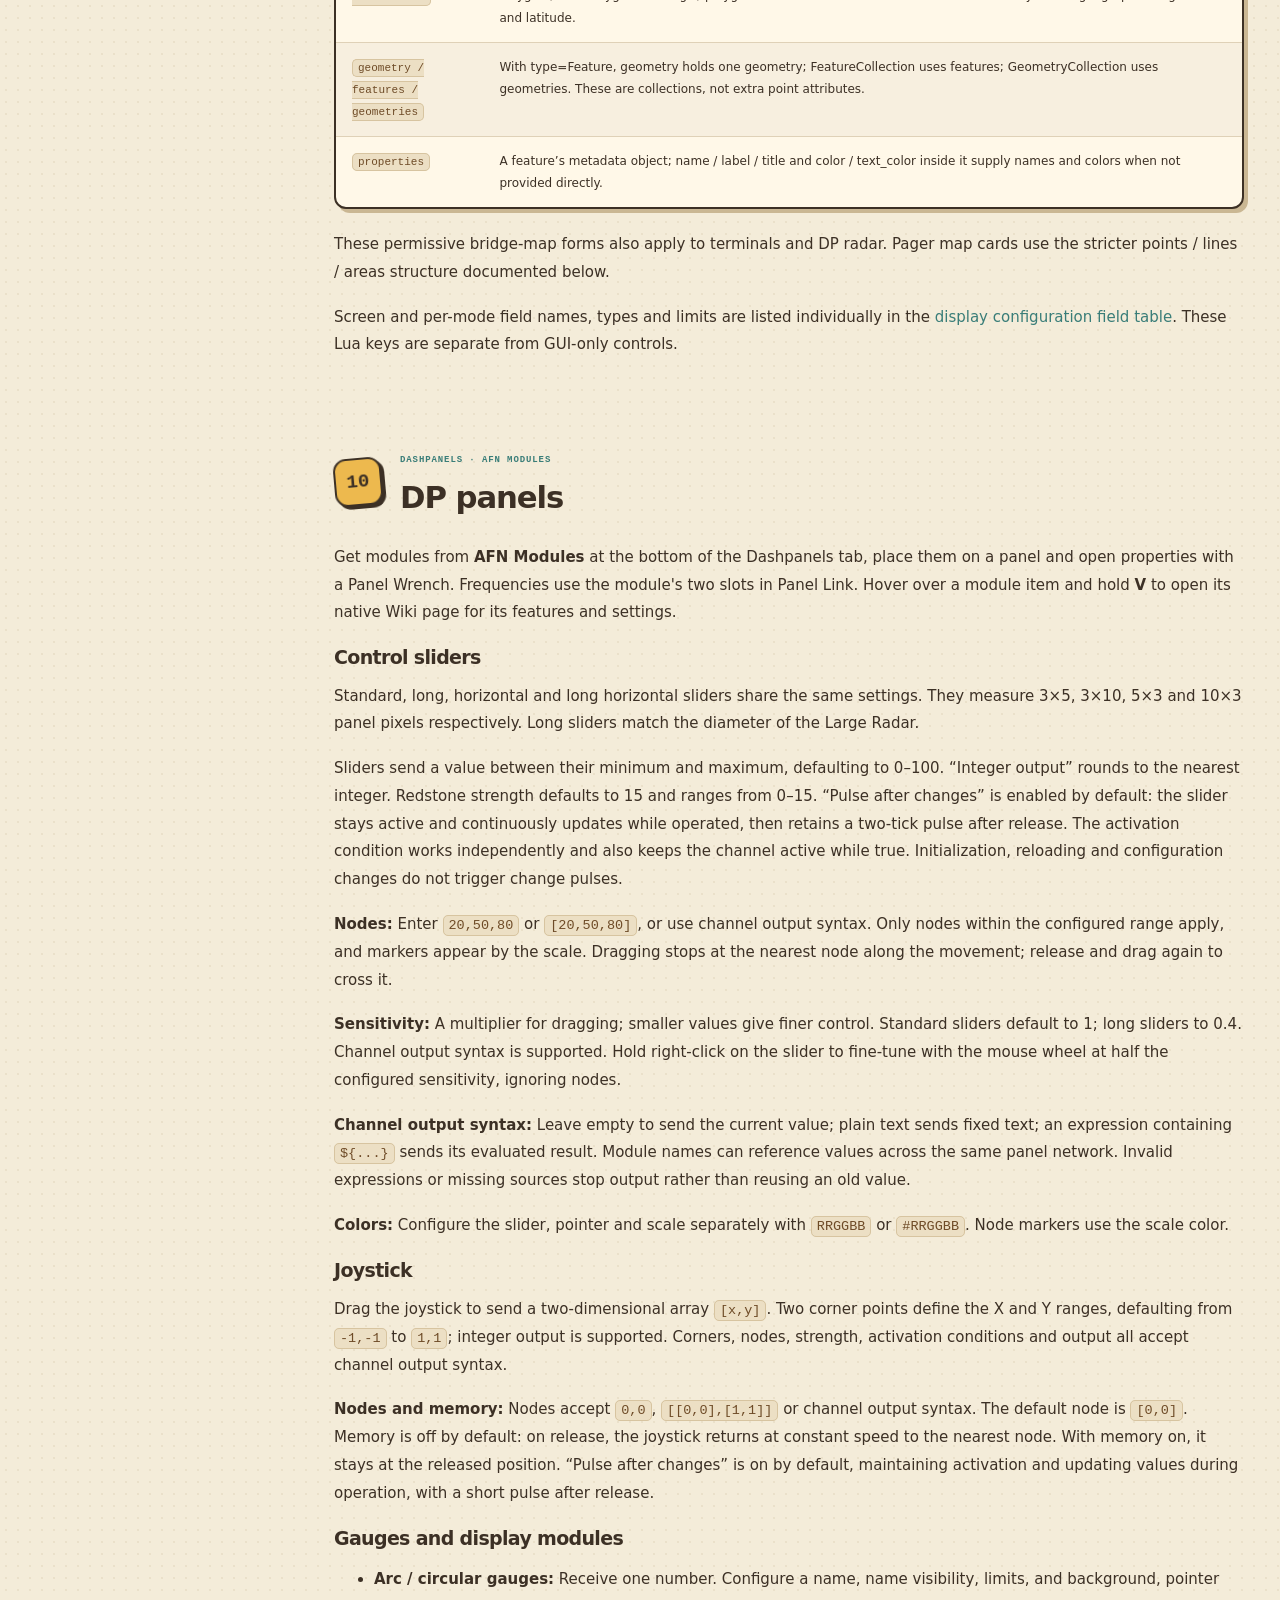
==== commit 6754ccf7: "Document Cannon Mount controls and examples in both languages" ====
--- a/index.en.html
+++ b/index.en.html
@@ -1961,7 +1961,7 @@
 <tr><td>Create Crafts &amp; Additions</td><td>Optional</td><td>Control Electric Motor speed and direction; read exact Accumulator energy, capacity, remaining capacity, percentage and progress bars.</td></tr>
 <tr><td>Create Diesel Generators</td><td>Optional</td><td>Engine/device state and fuel readings; engine direction, Chemical Turret aiming/spraying, Burner valve opening and Pumpjack Crank size.</td></tr>
 <tr><td>Create: Radar</td><td>Optional</td><td><b>5.0.3+</b> enables radar contacts, targets, fire-control and warning readings; controller angles, targets, installed filters, safe zones, jammers and structure identity settings.</td></tr>
-<tr><td><a href="https://modrinth.com/mod/create-big-cannons" rel="noopener noreferrer" target="_blank">Create Big Cannons</a></td><td>Optional</td><td>Read data, write parameters and control stationary cannon mounts.</td></tr>
+<tr><td><a href="https://modrinth.com/mod/create-big-cannons" rel="noopener noreferrer" target="_blank">Create Big Cannons</a></td><td>Optional</td><td>Read data, adjust angles, aim and fire with Cannon Mounts and Fixed Cannon Mounts.</td></tr>
 <tr><td><a href="https://github.com/TartaricAcid/NetMusic" rel="noopener noreferrer" target="_blank">NetMusic</a></td><td>Optional</td><td>Read record-player state, songs and lyrics; read and control broadcasts on speakers.</td></tr>
 <tr><td><a href="https://modrinth.com/mod/create-aeronautics" rel="noopener noreferrer" target="_blank">Create: Aeronautics</a></td><td>Optional</td><td>Readings and parameter configuration for navigation tables, sensors, propeller bearings, Hot Air Burners and Steam Vents; Wheel Mount suspension-strength configuration.</td></tr>
 <tr><td><a href="https://modrinth.com/mod/sable" rel="noopener noreferrer" target="_blank">Sable</a></td><td>Optional</td><td>Moving-structure coordinates, terminals following structures, and long-signal keepalive for Aeronautics structures. The <a href="#security">long-signal notes</a> include large-structure limits.</td></tr>
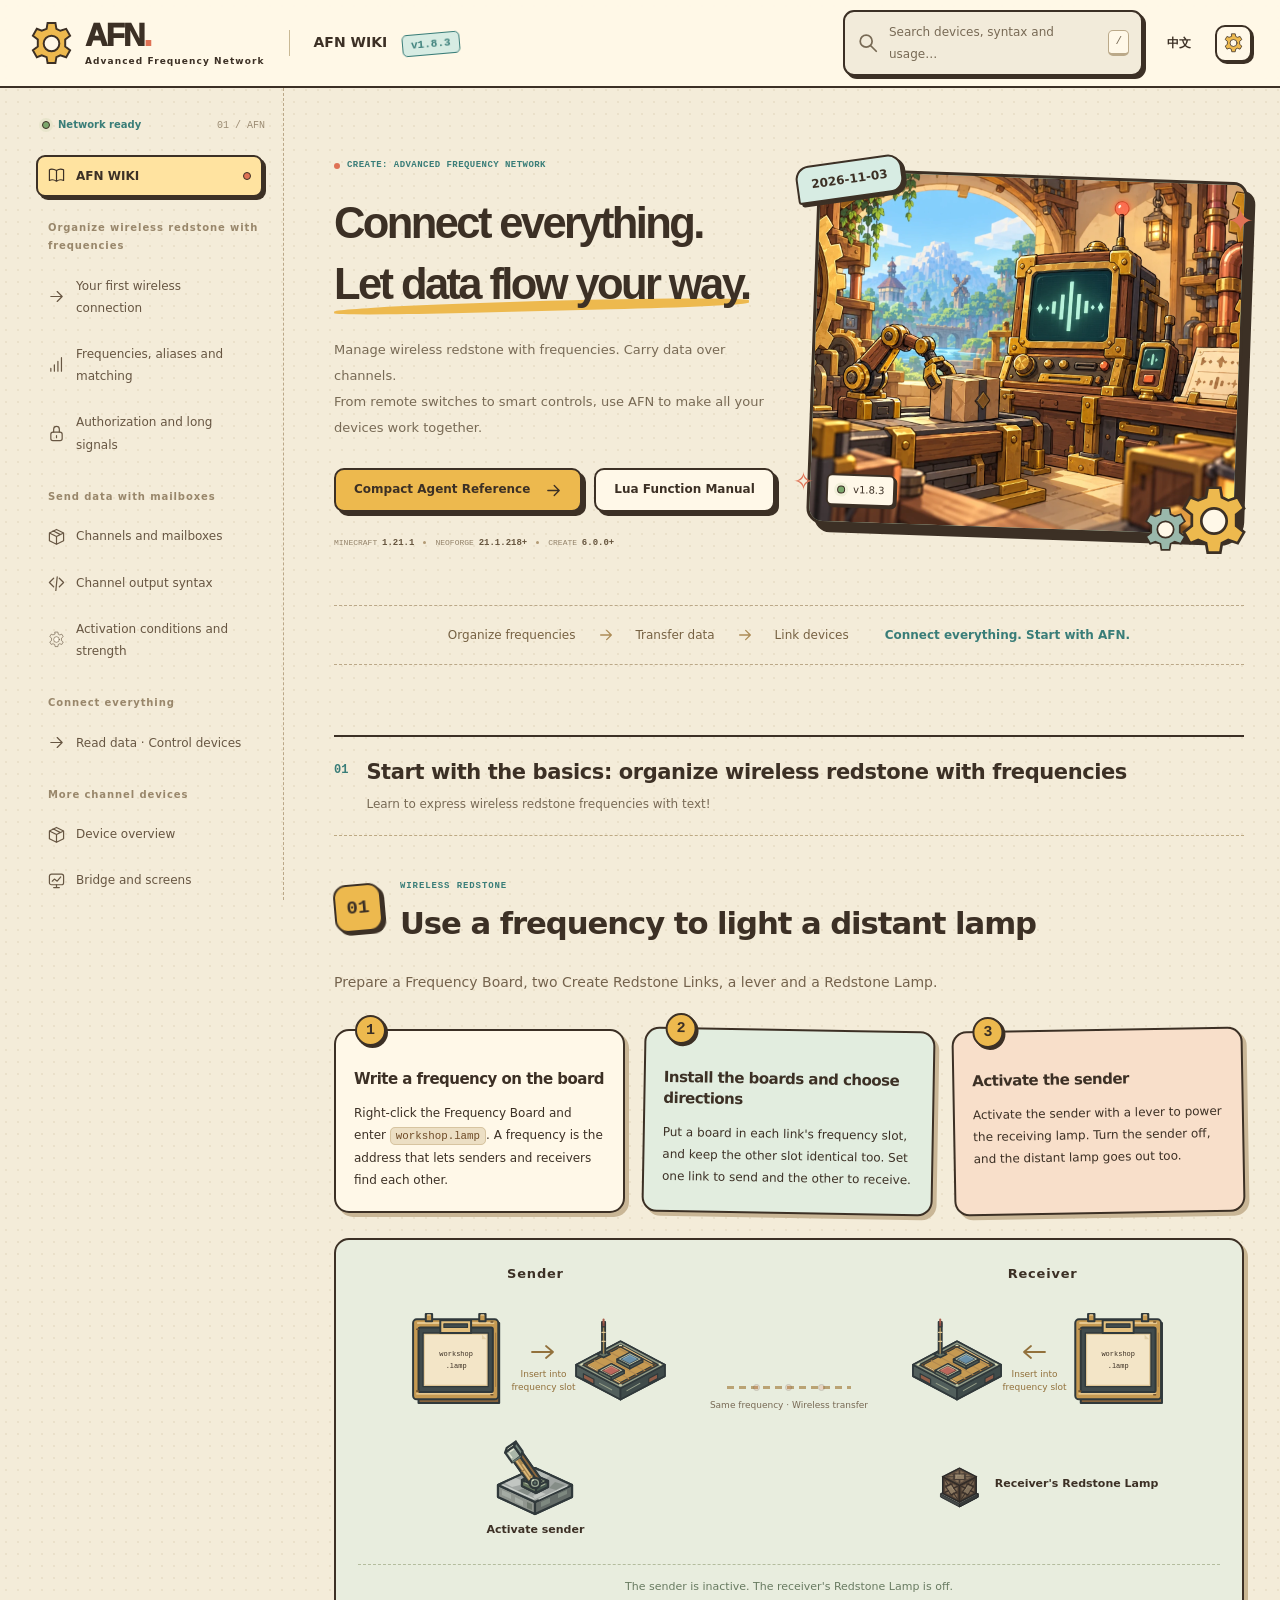
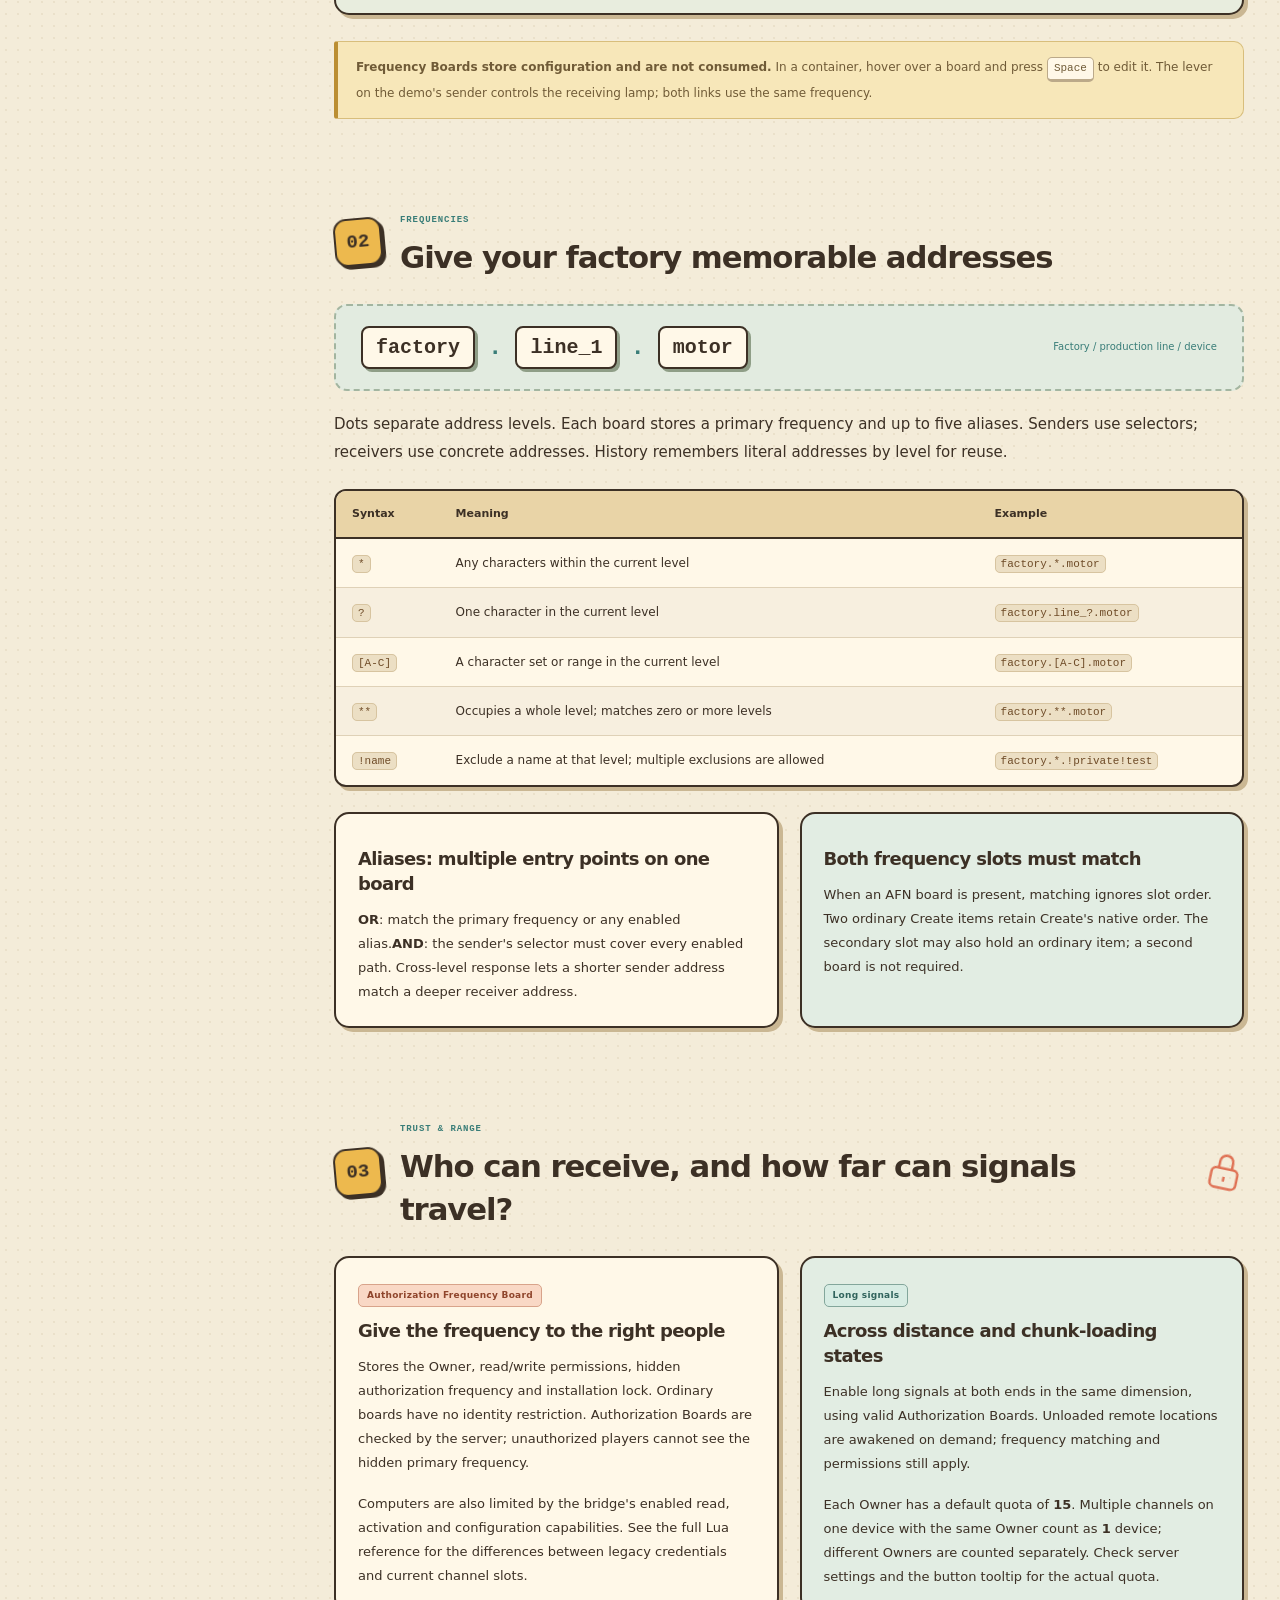
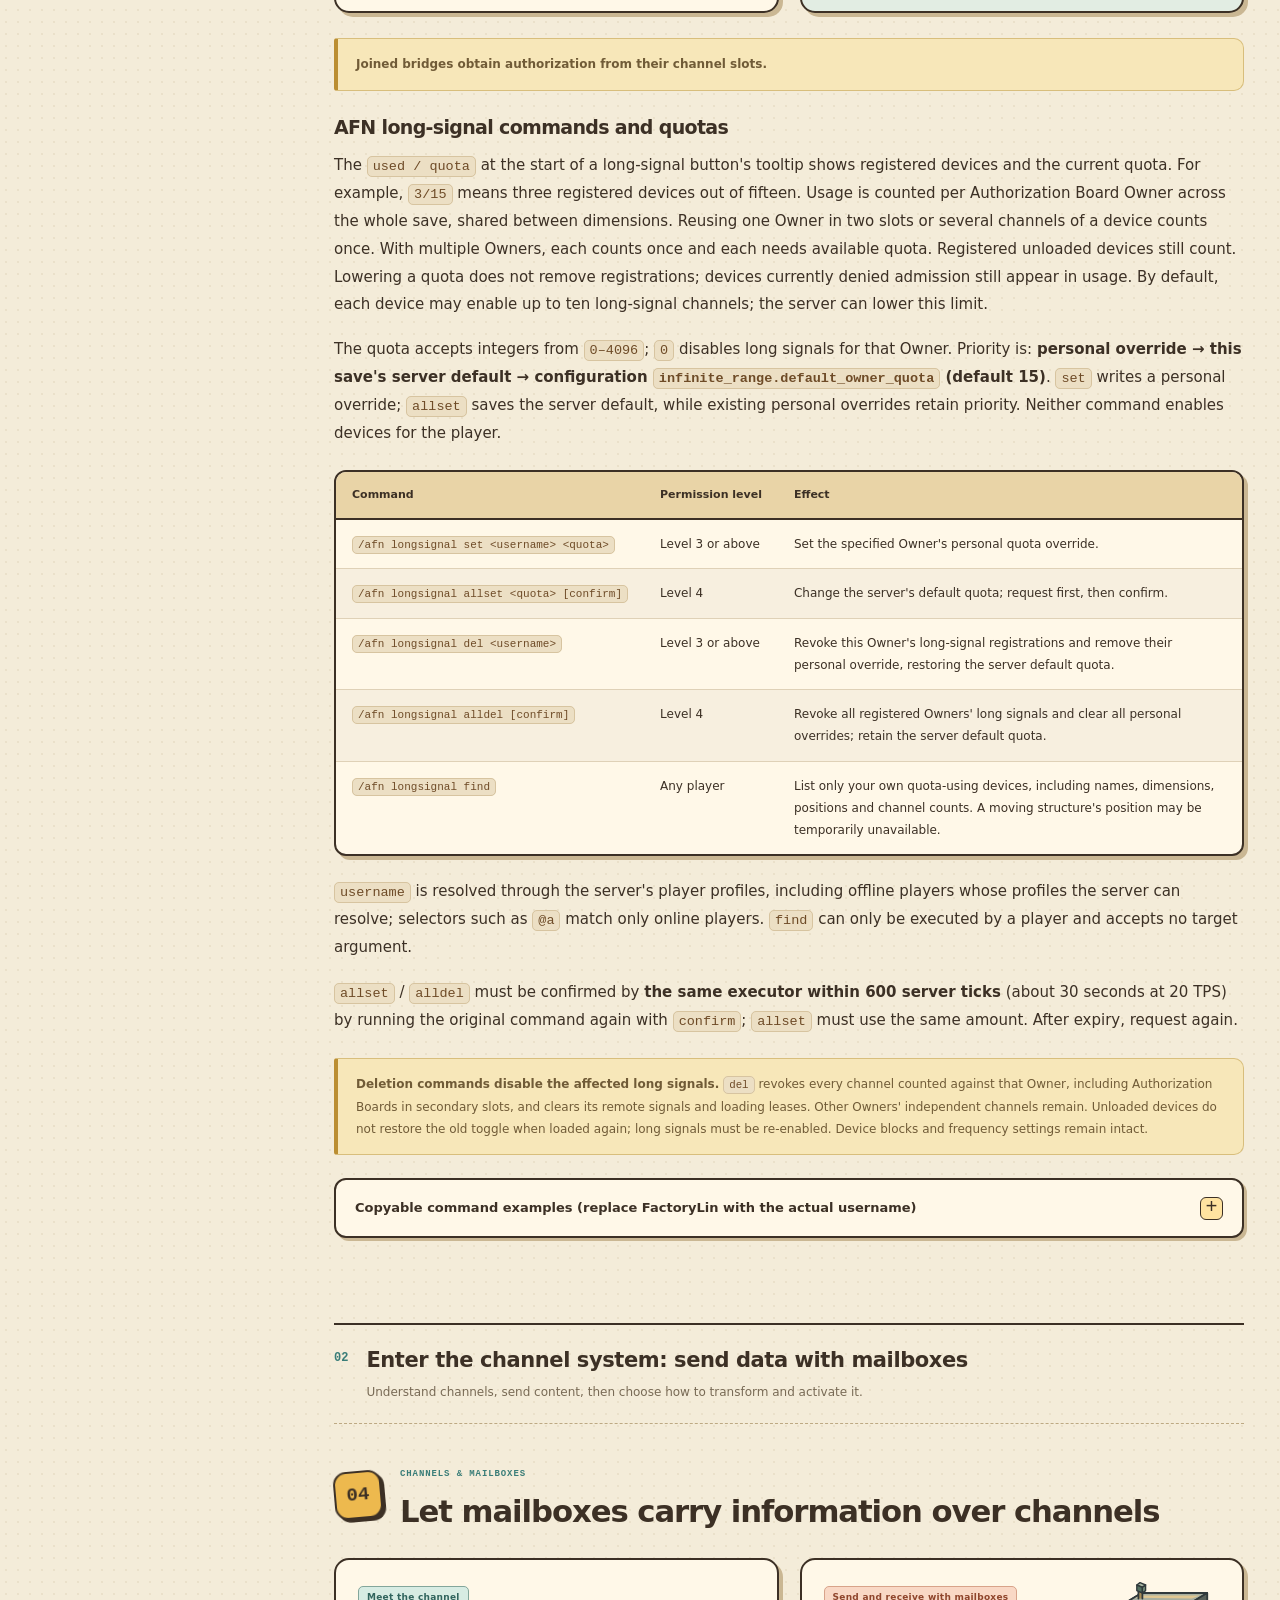
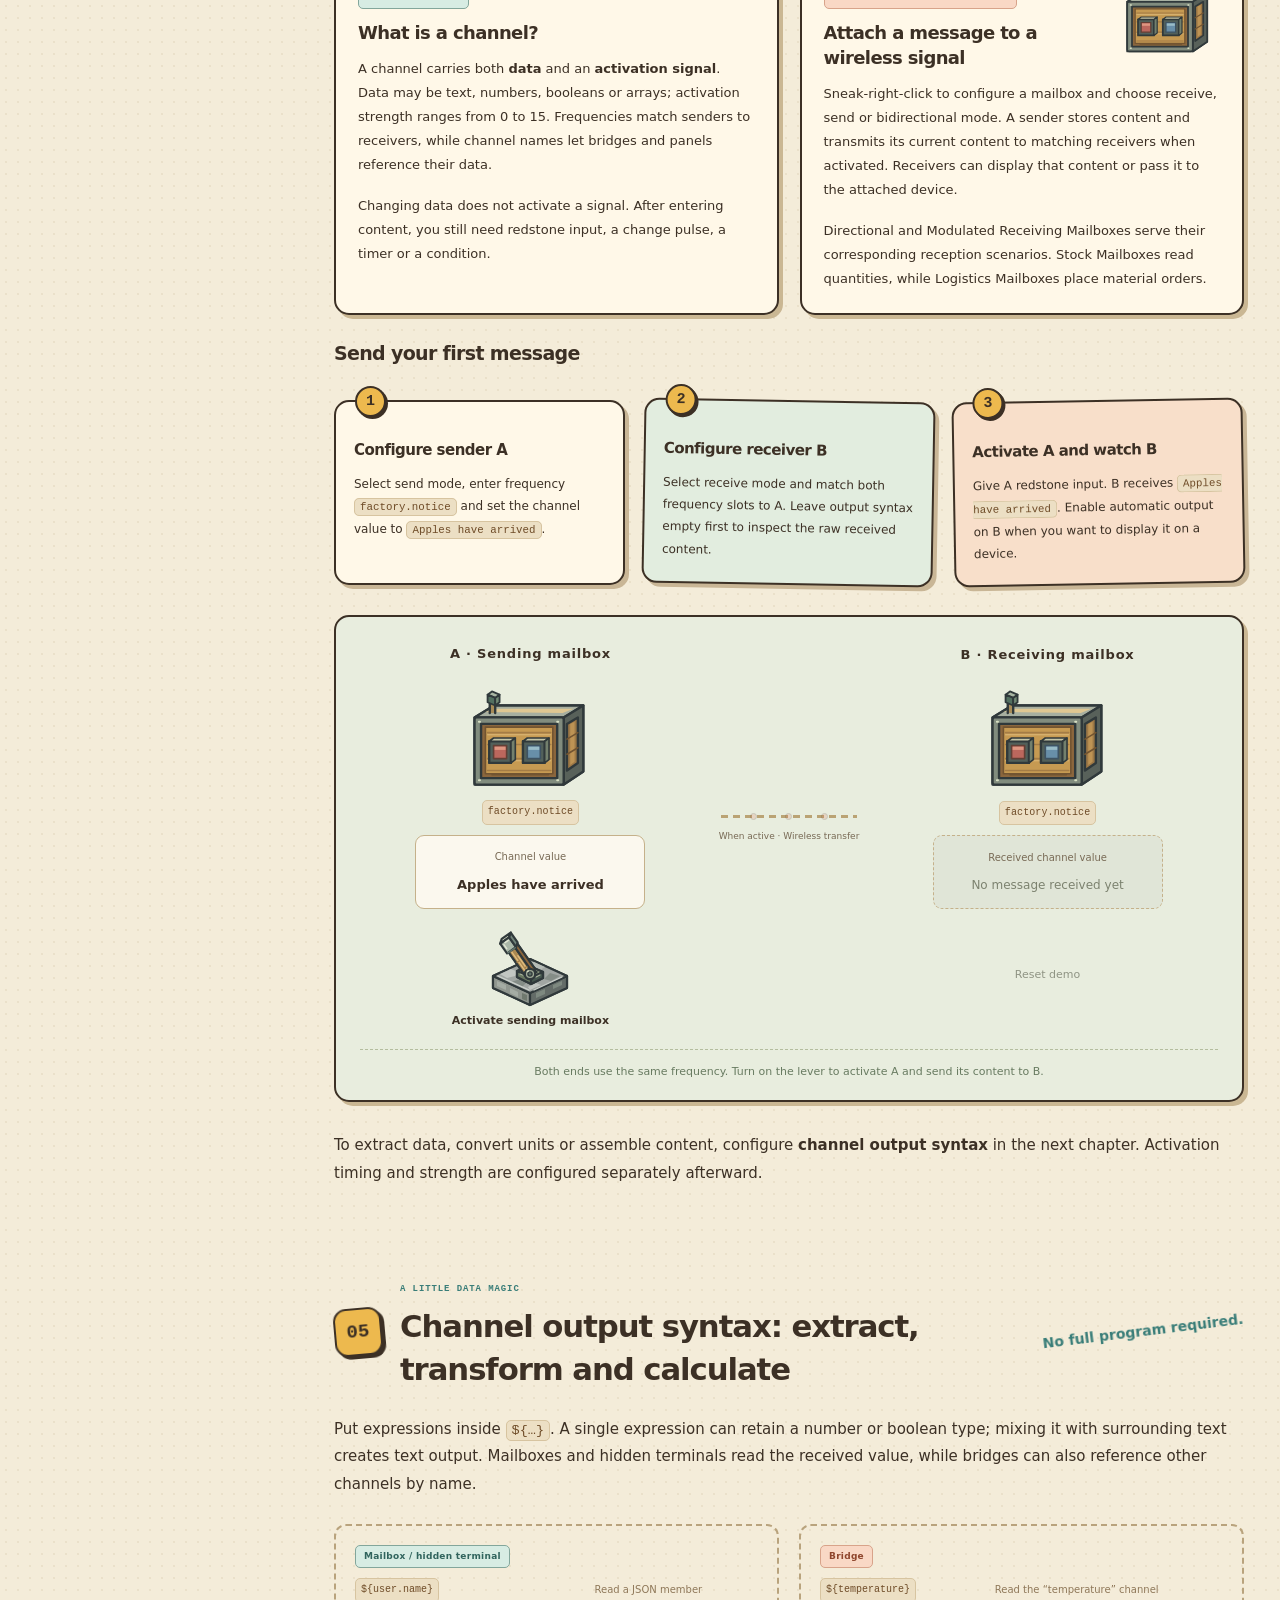
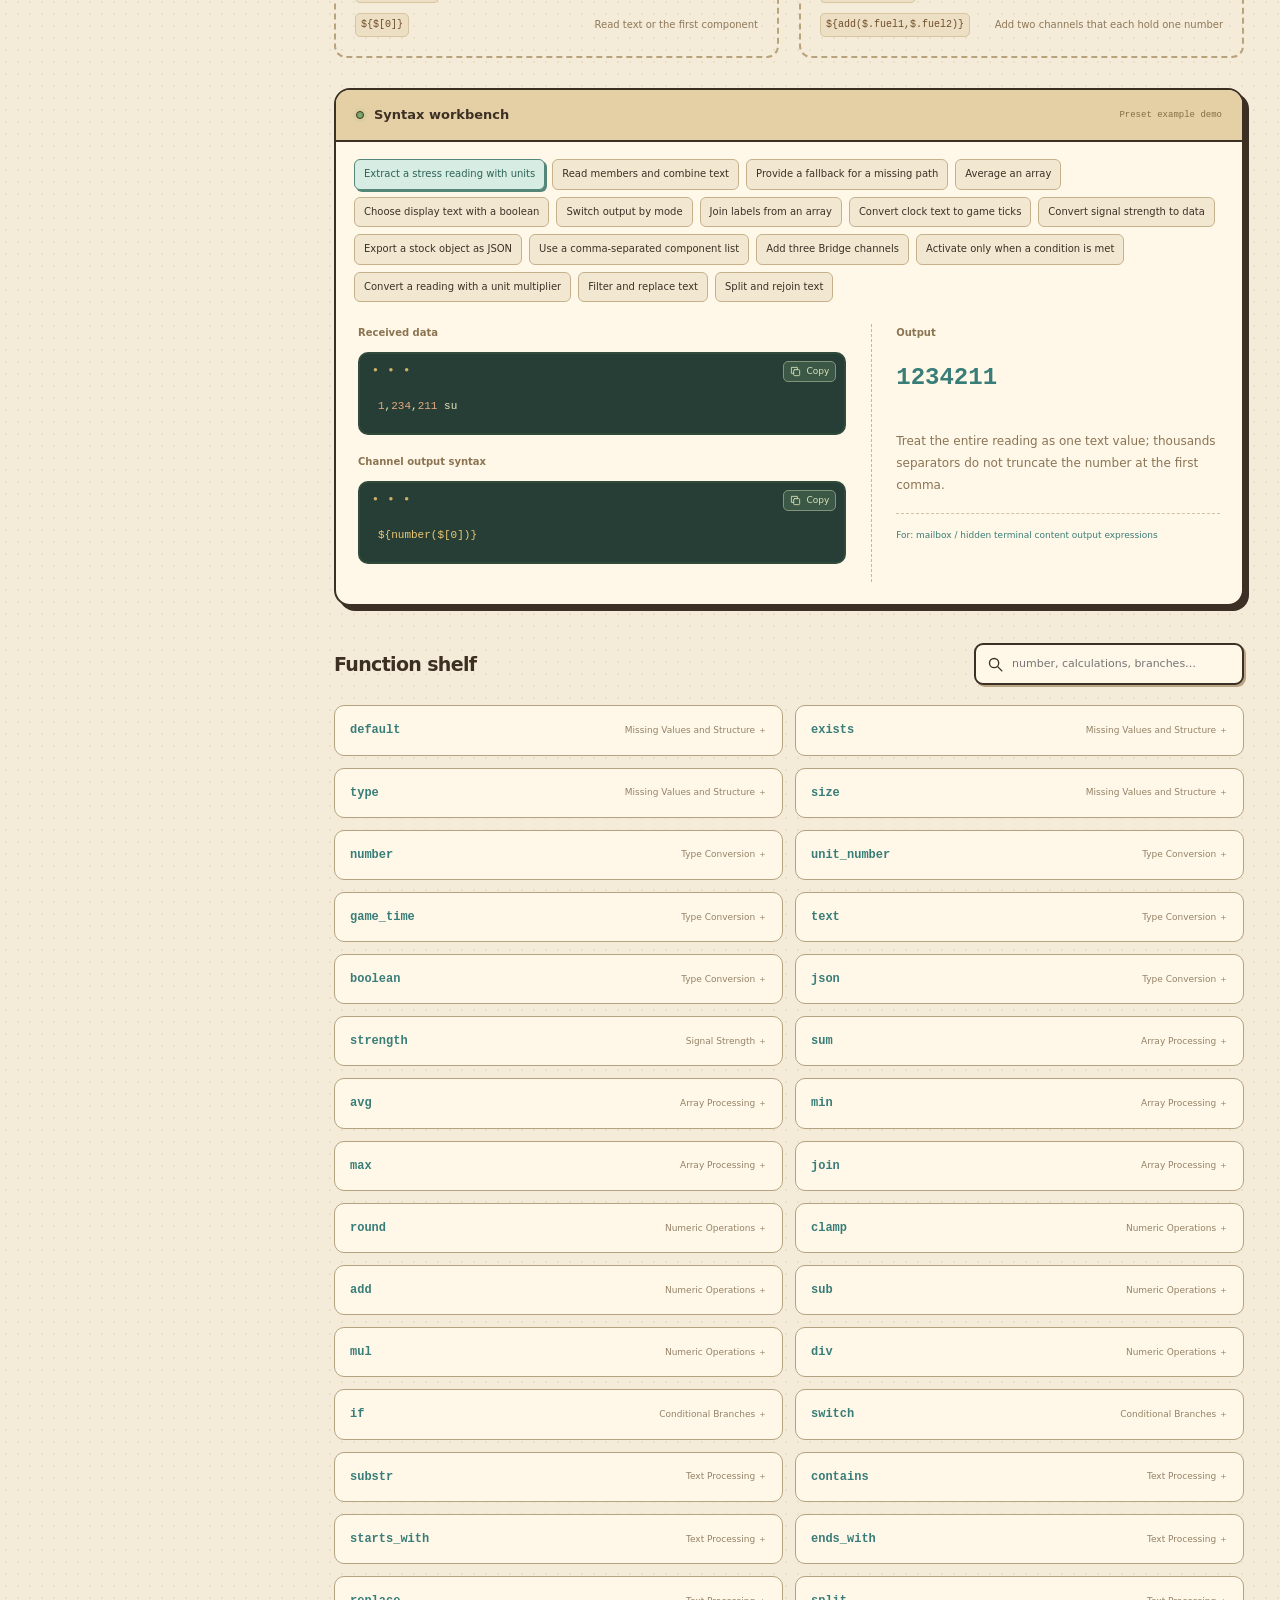
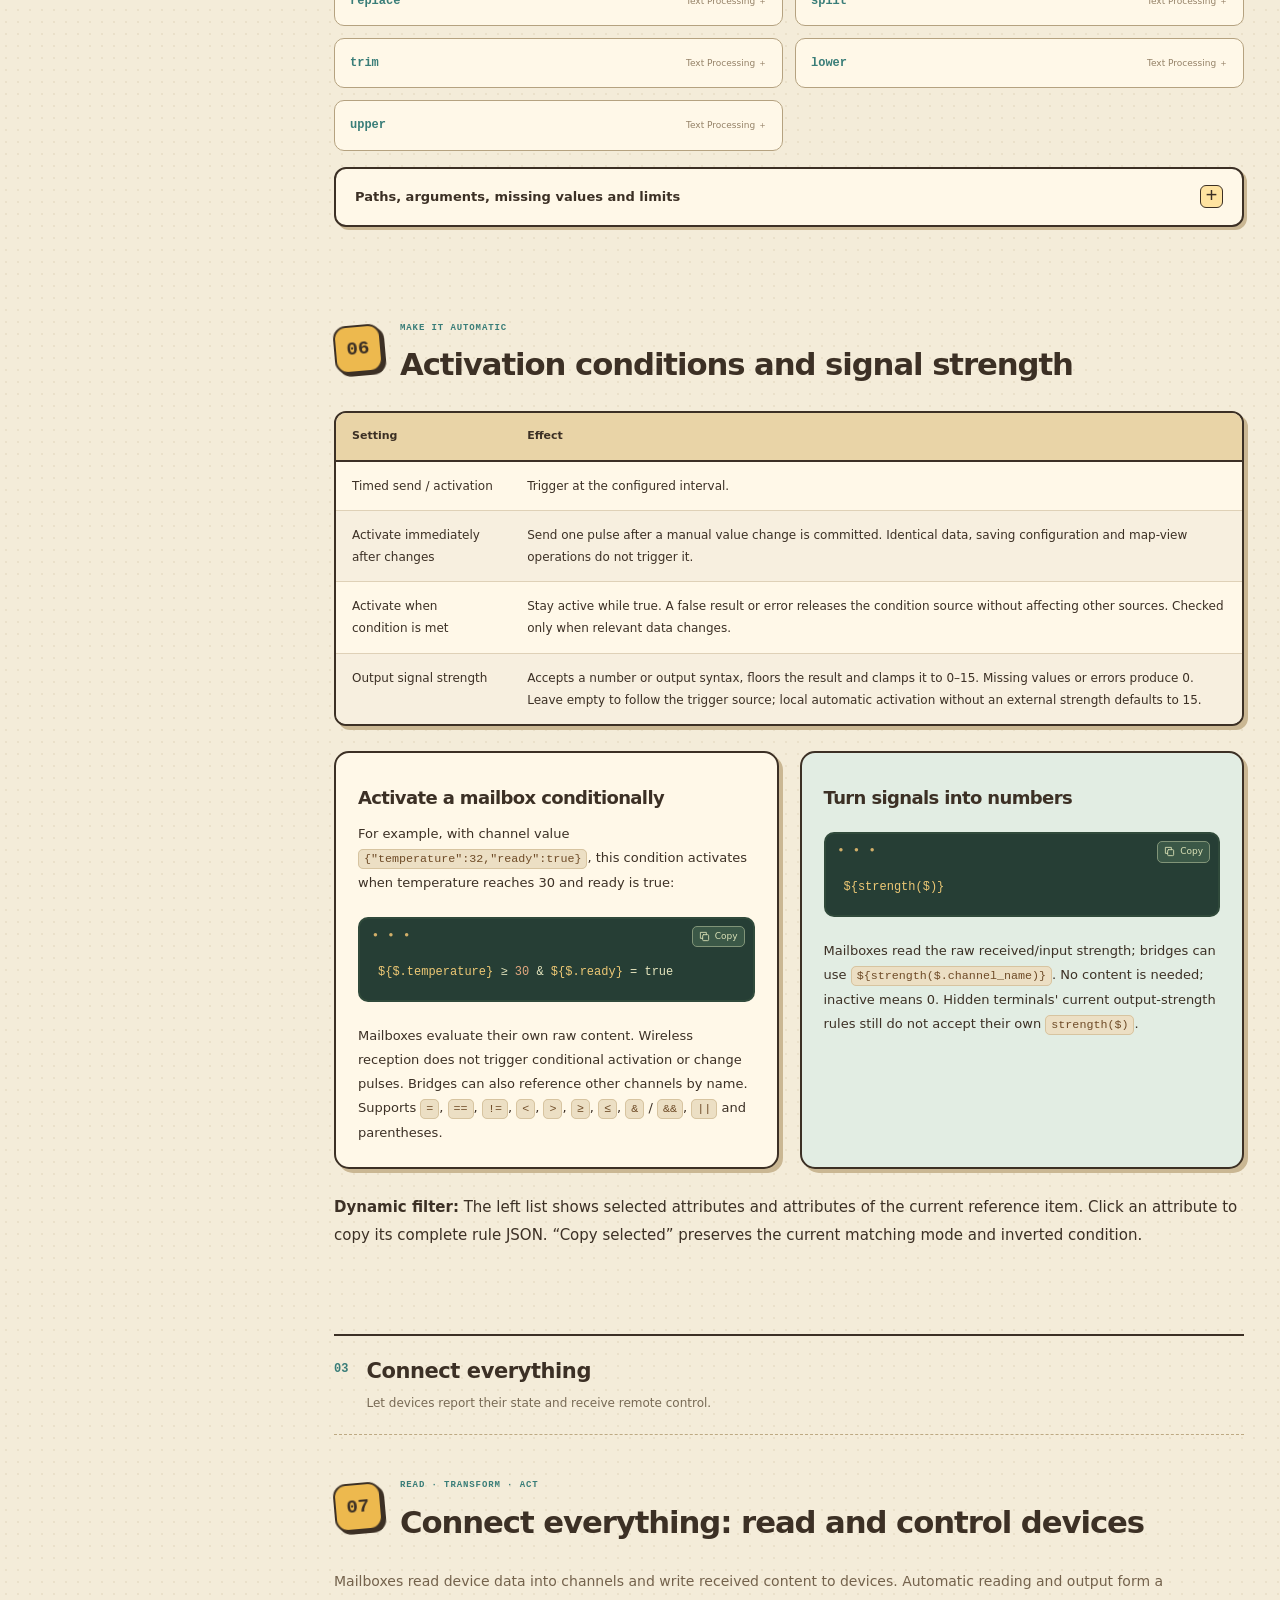
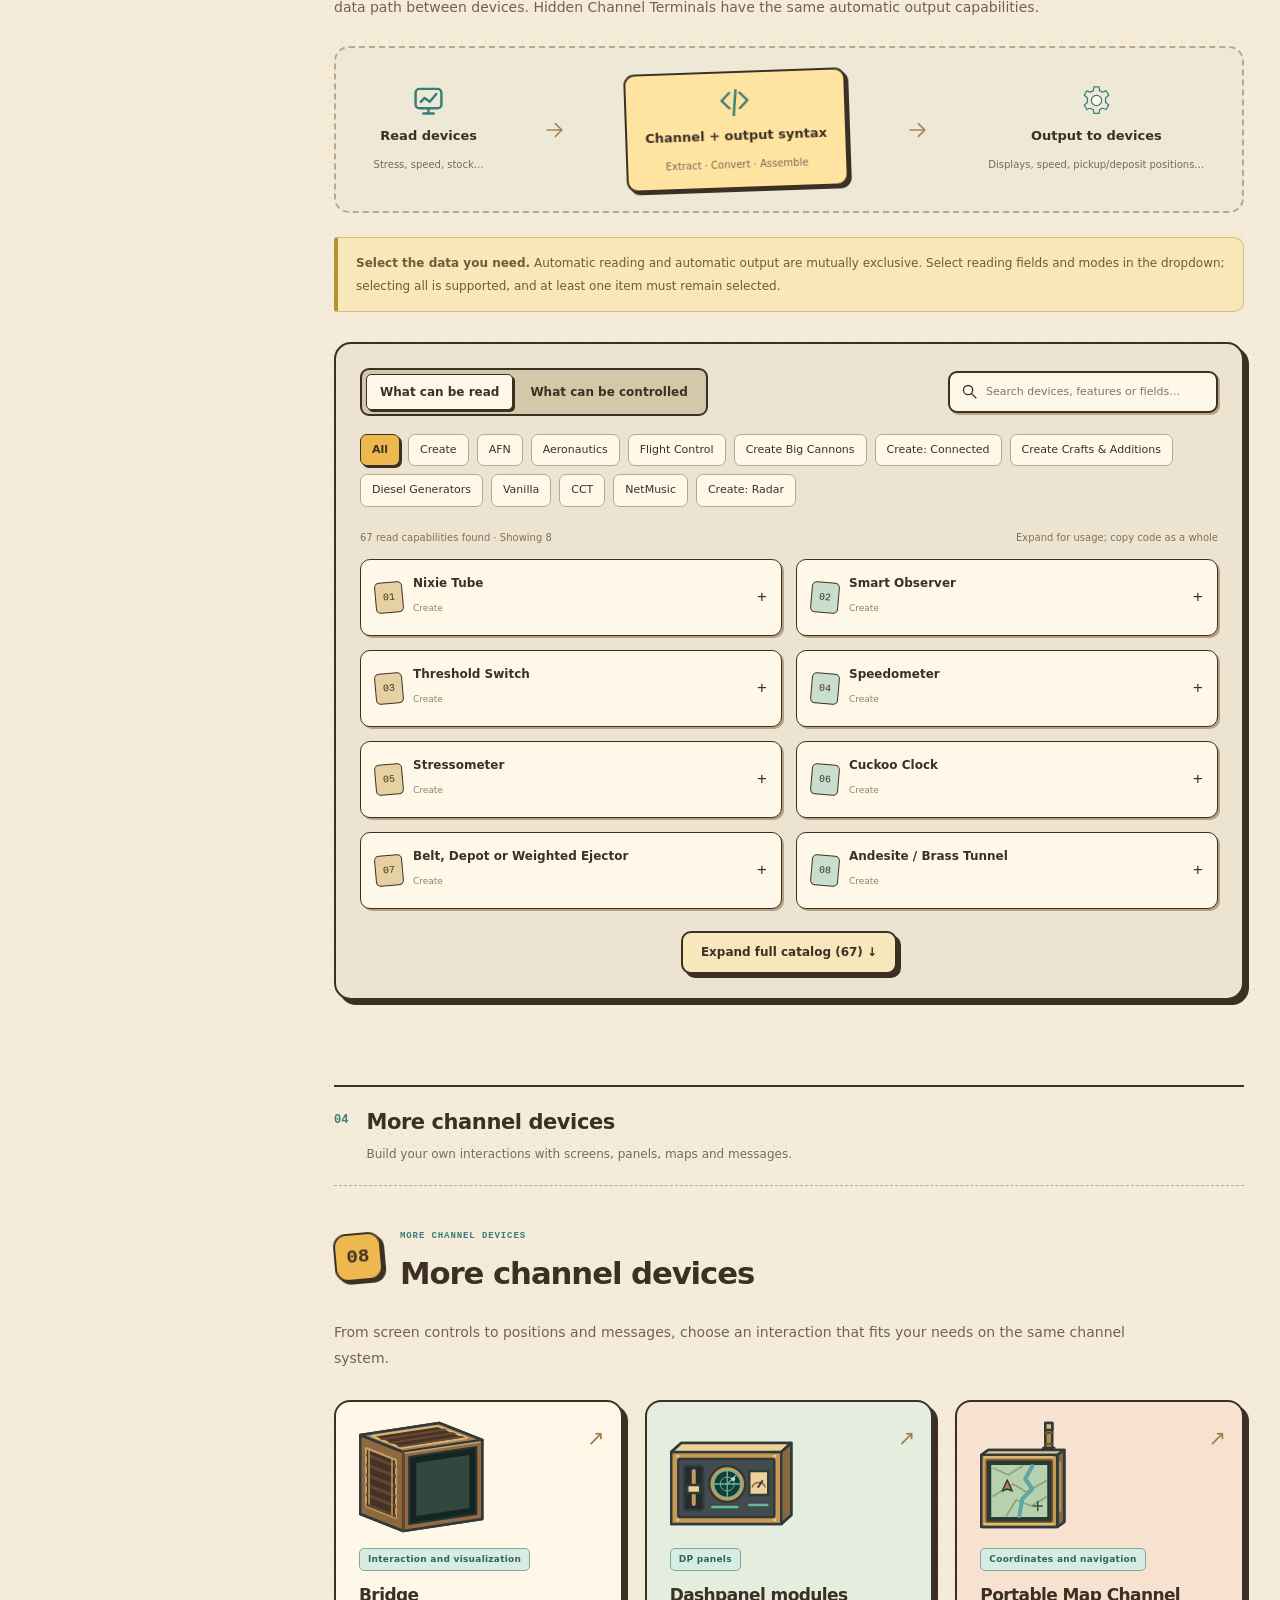
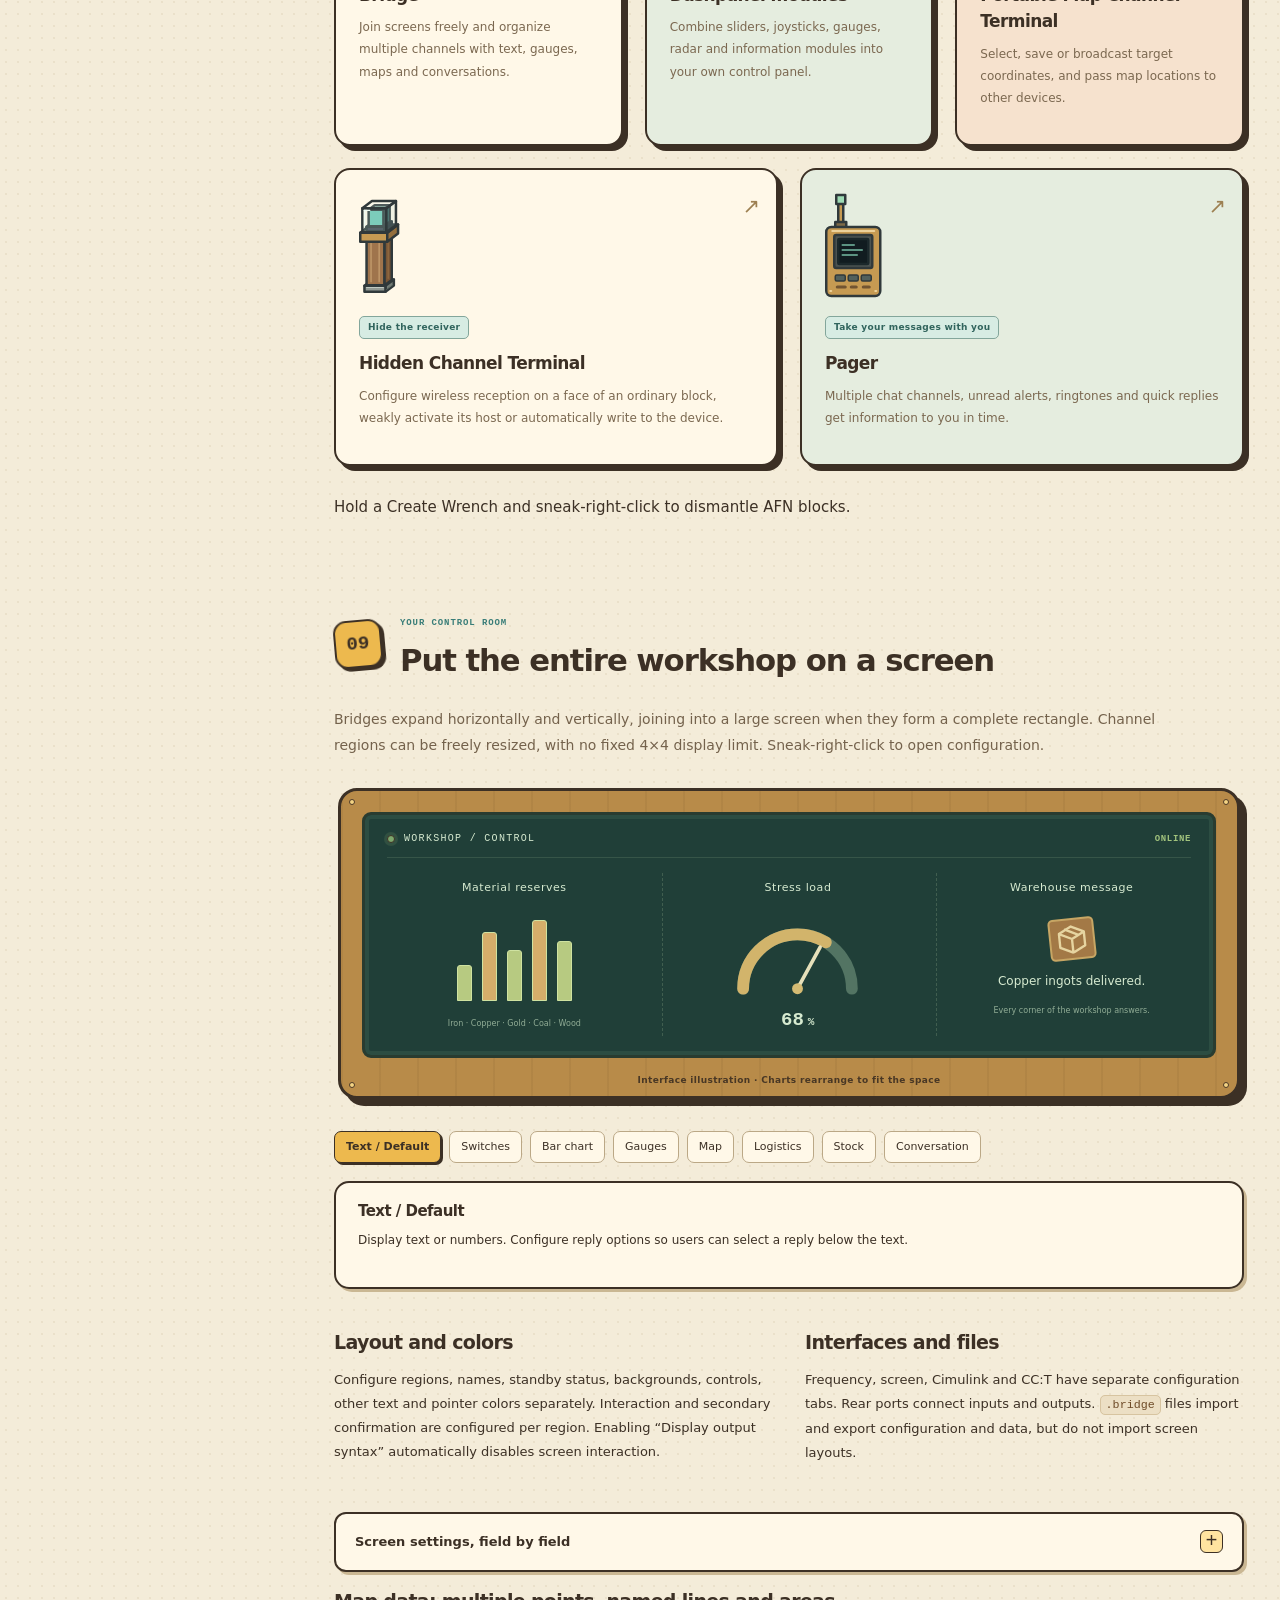
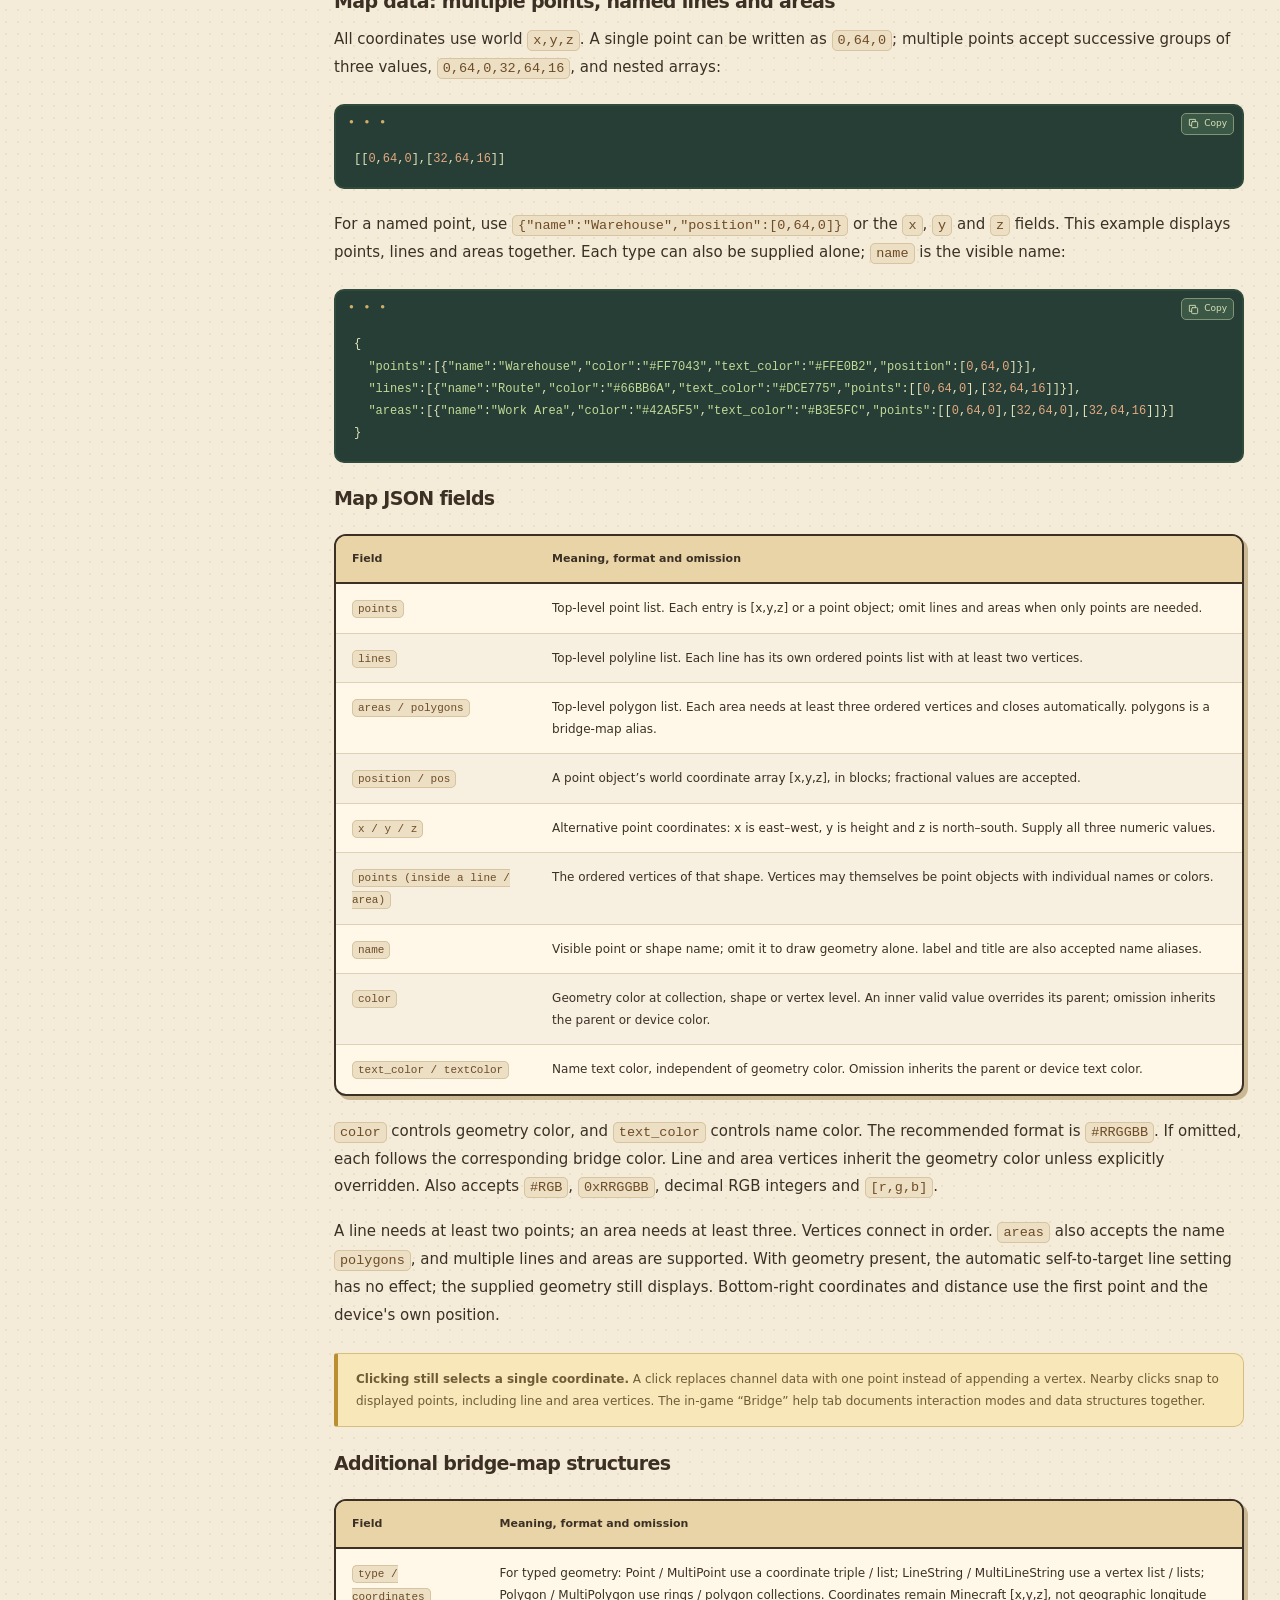
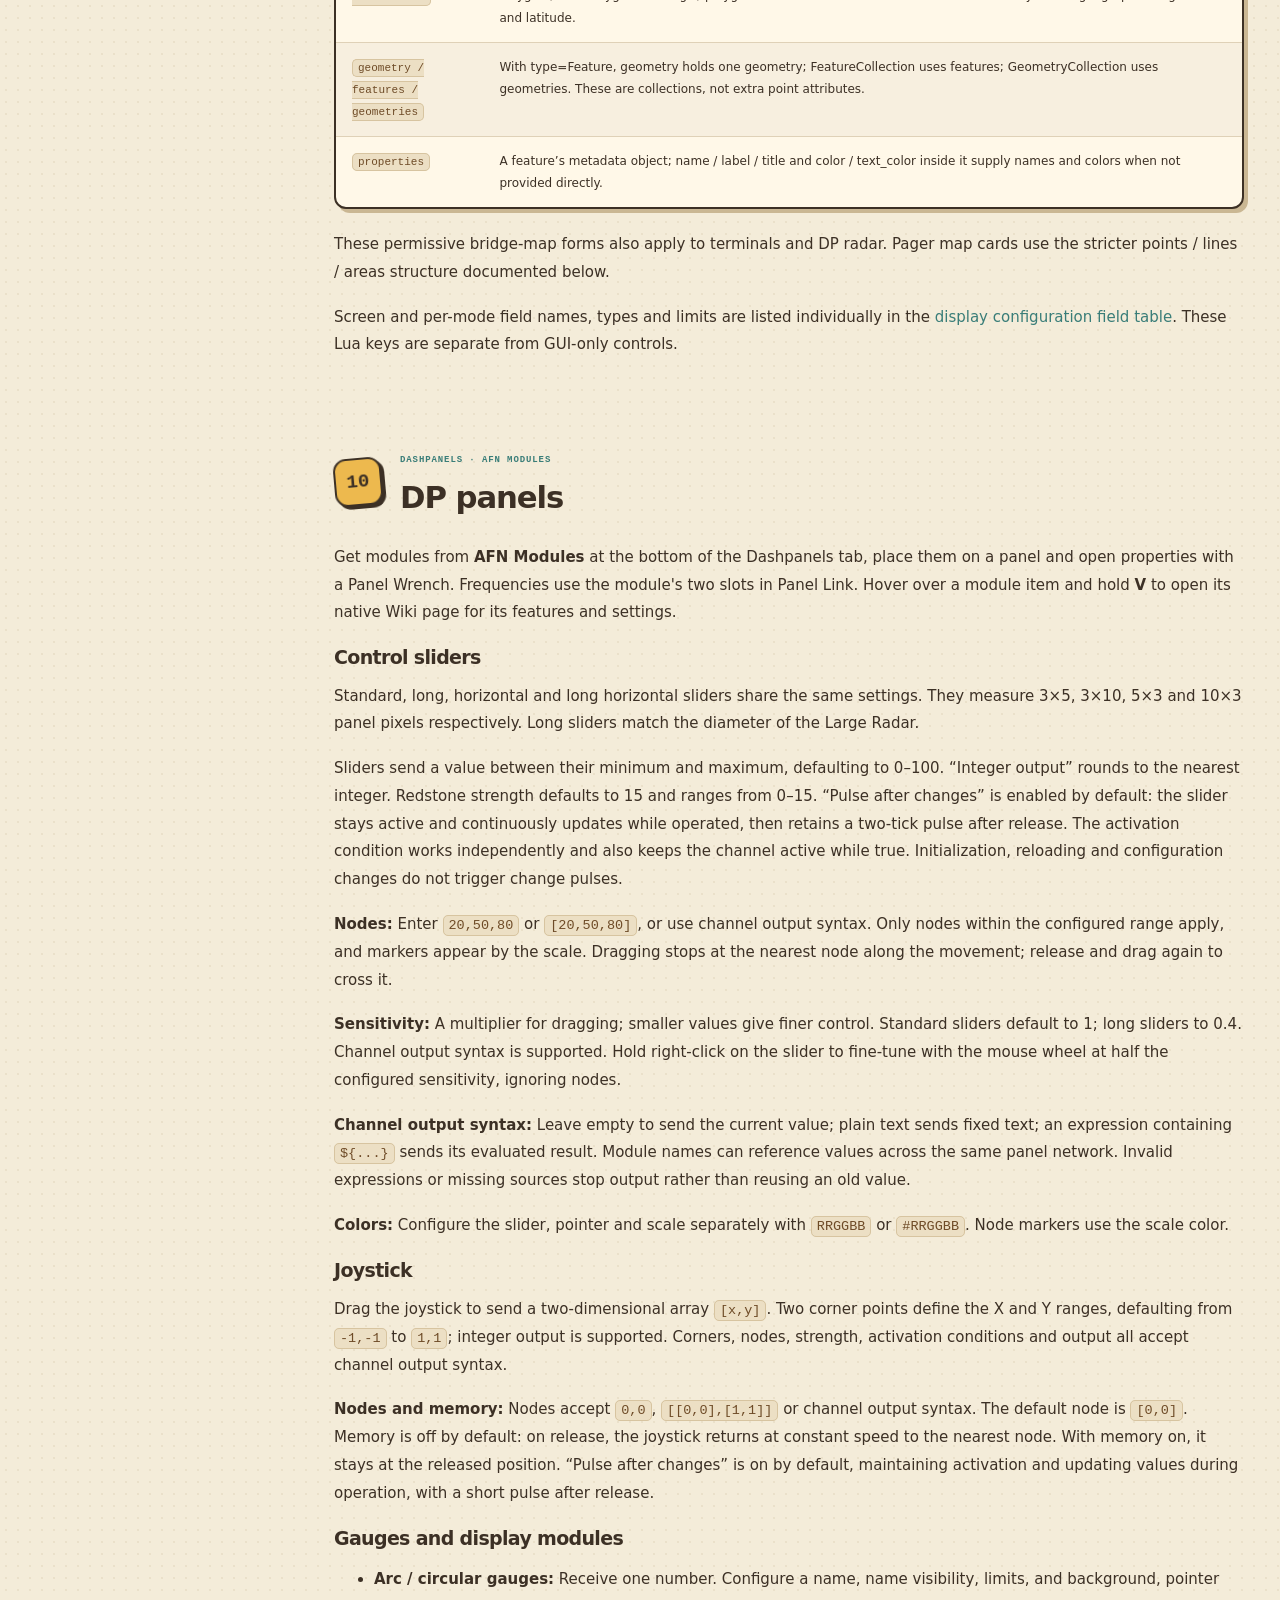
==== commit 2b4a2c03: "Refresh bilingual device reference cache after documentation update" ====
--- a/index.en.html
+++ b/index.en.html
@@ -6,7 +6,7 @@
 <meta content="AFN WIKI 1.8.3: Connect everything. Let data flow your way. Frequencies, authorization, bridges, mailbox input/output, machine configuration, channel output syntax, maps, pagers and CC:Tweaked." name="description"/>
 <title>AFN WIKI · Connect everything. Let data flow your way.</title>
 <link href="assets/favicon.svg" rel="icon" type="image/svg+xml"/><link href="assets/wiki.css?v=3" rel="stylesheet"/>
-<script defer="" src="assets/device-catalog.en.js?v=1.8.3"></script><script defer="" src="assets/syntax-catalog.en.js?v=1.8.3"></script><script defer="" src="assets/wiki.js?v=1.8.3"></script>
+<script defer="" src="assets/device-catalog.en.js?v=1.8.3-cbc"></script><script defer="" src="assets/syntax-catalog.en.js?v=1.8.3"></script><script defer="" src="assets/wiki.js?v=1.8.3"></script>
 <script data-goatcounter="https://2335987512.goatcounter.com/count" async src="https://gc.zgo.at/count.js"></script>
 </head>
 <body>
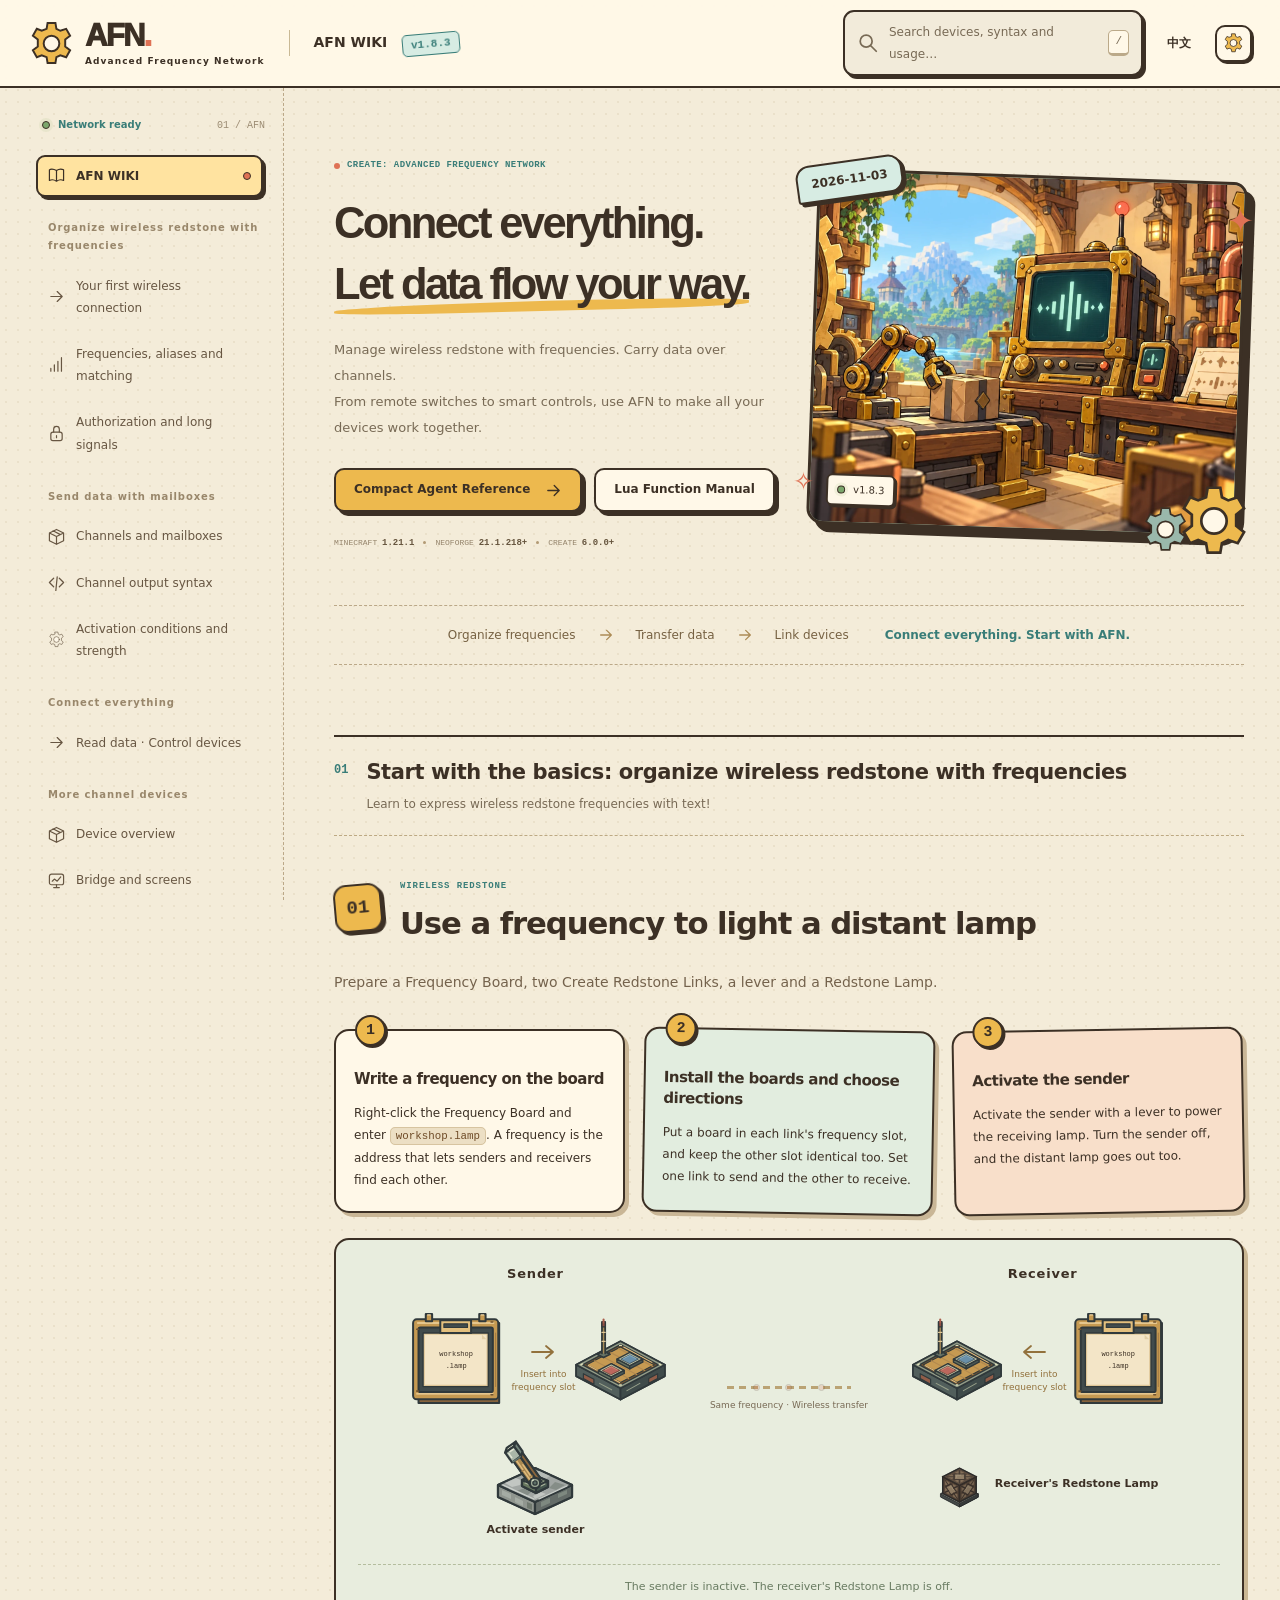
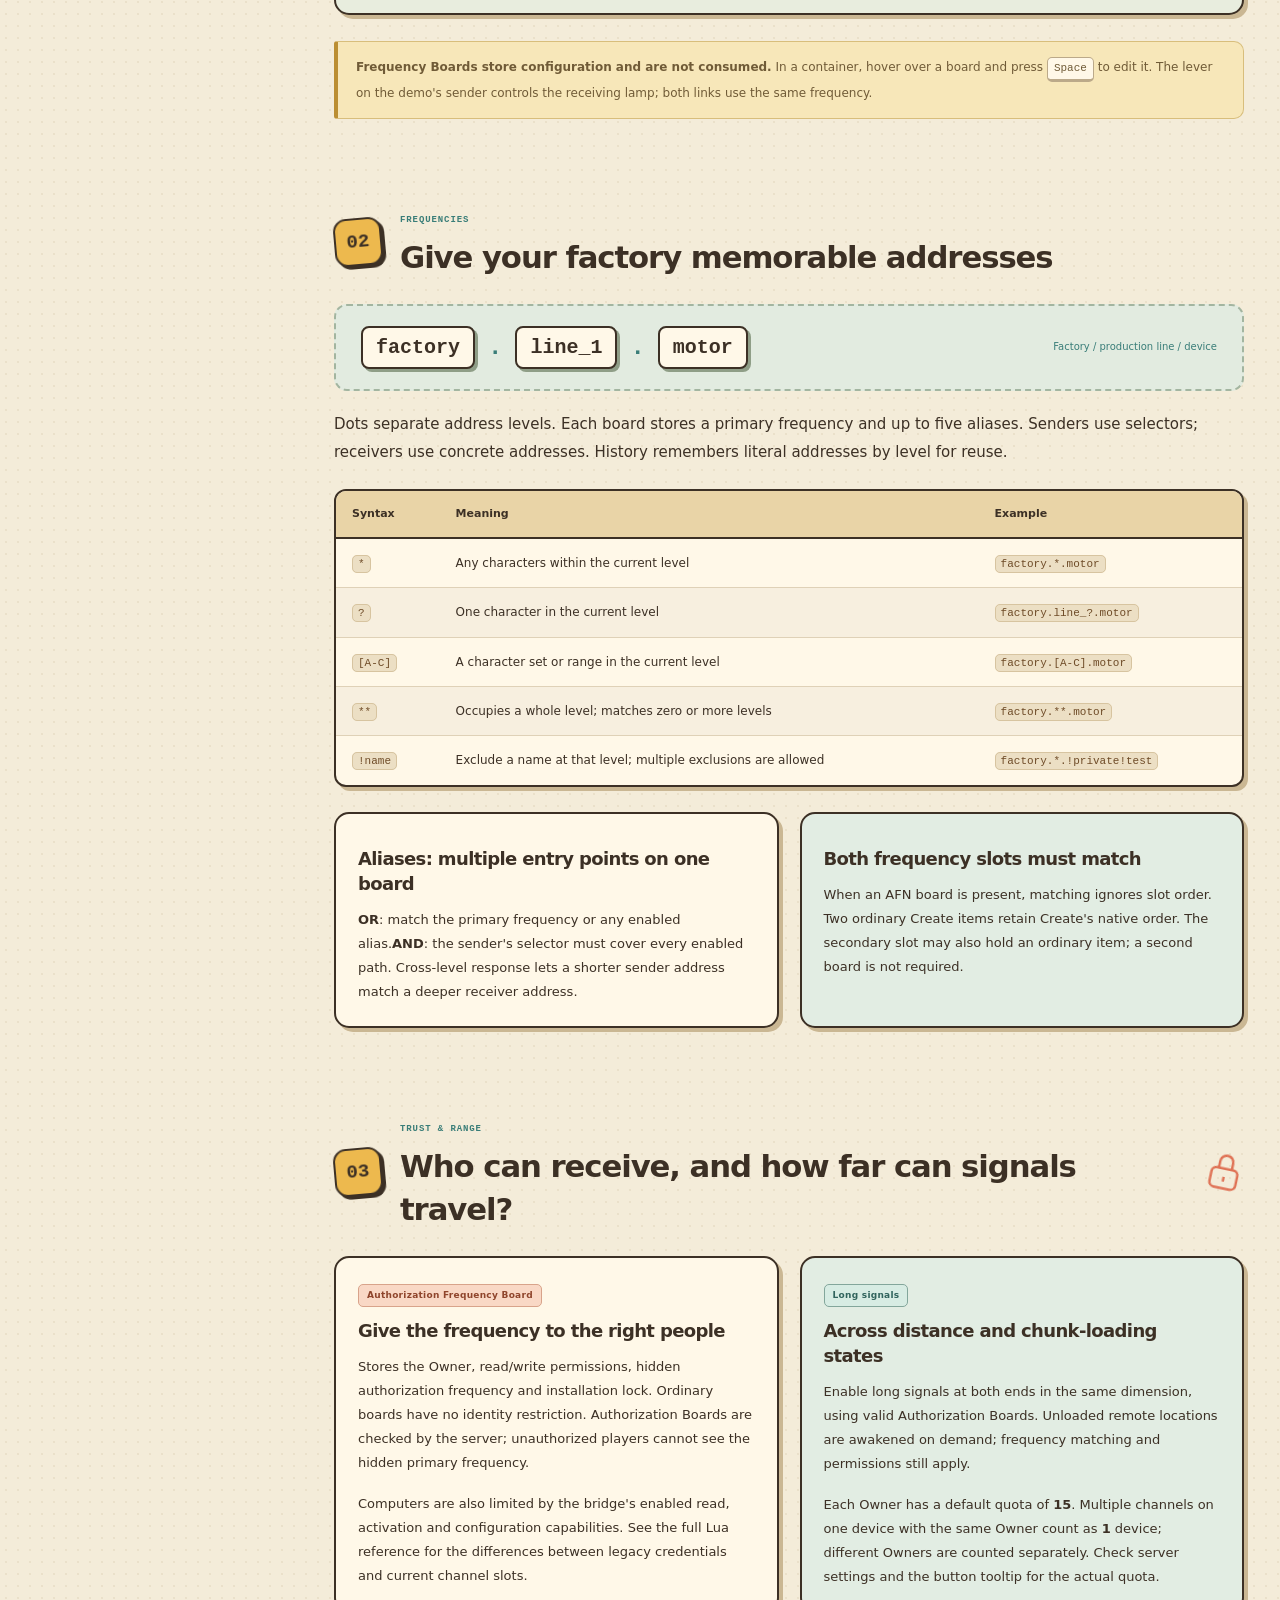
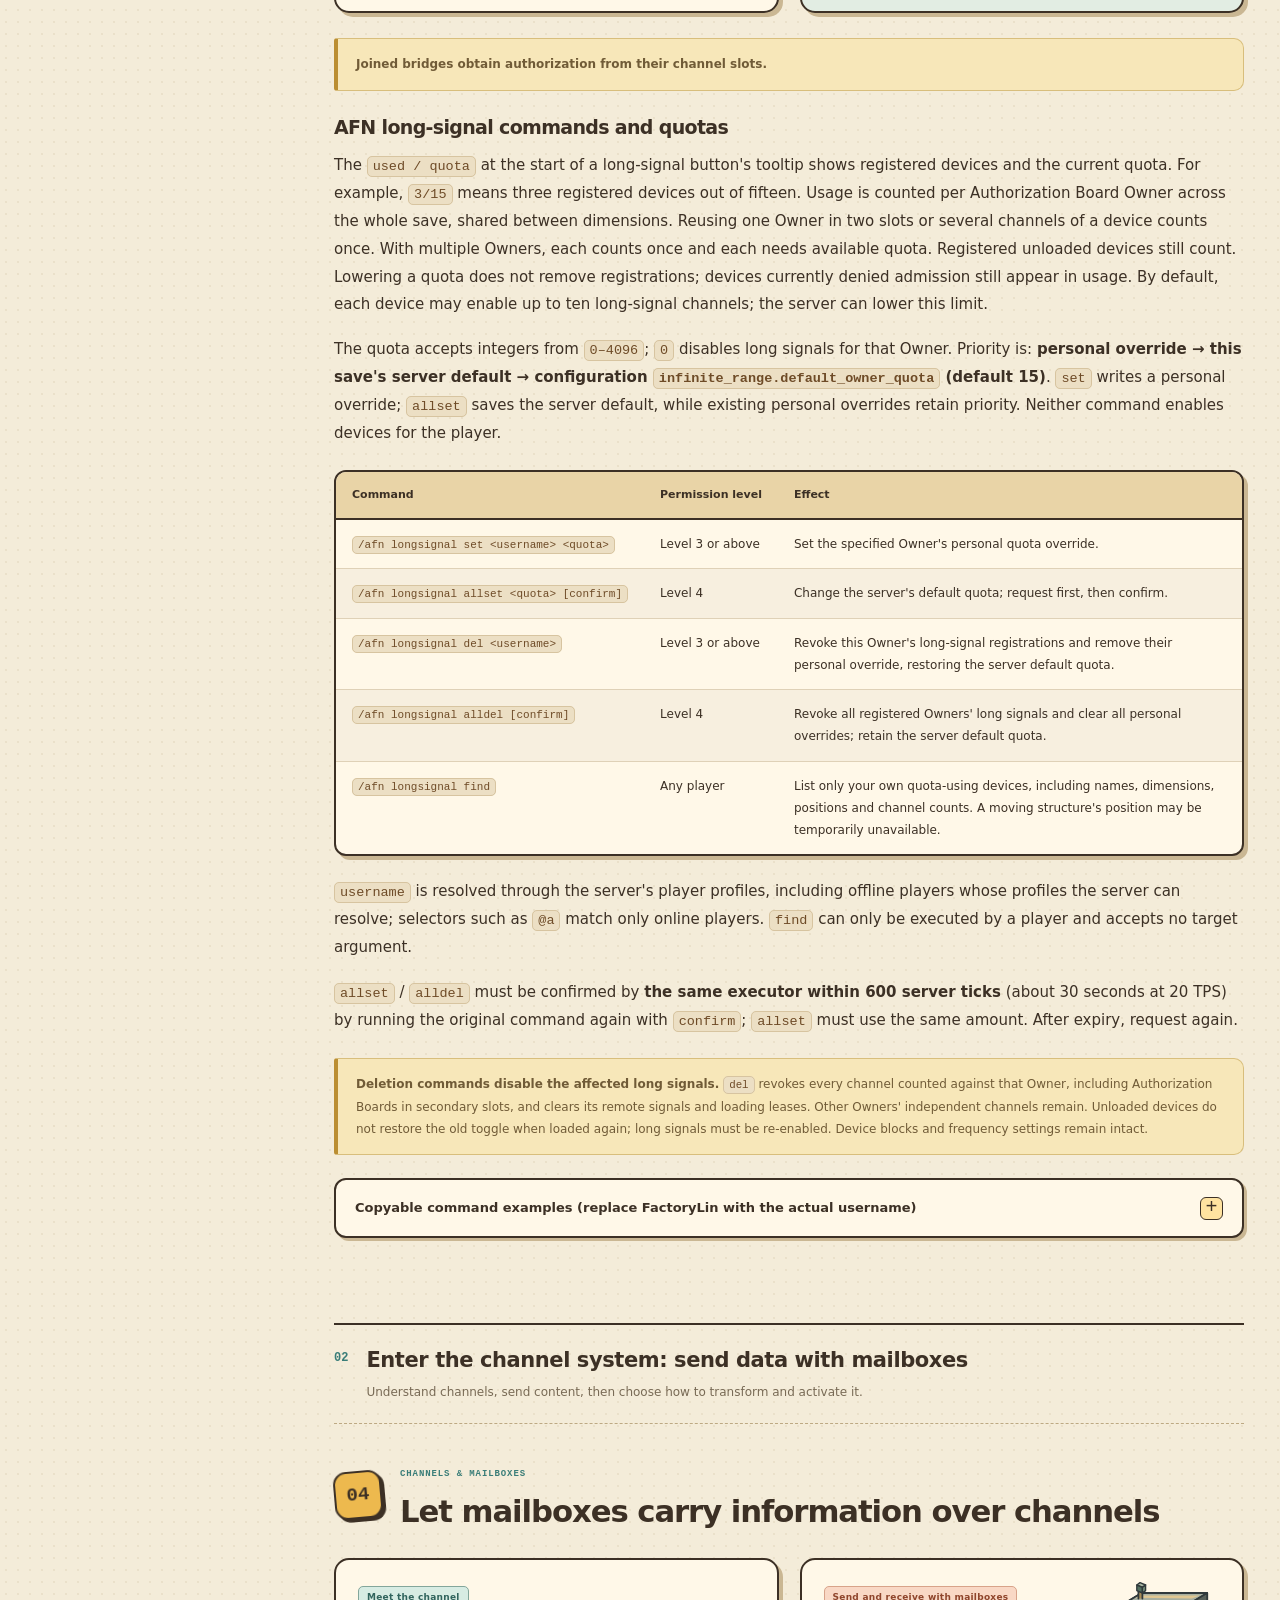
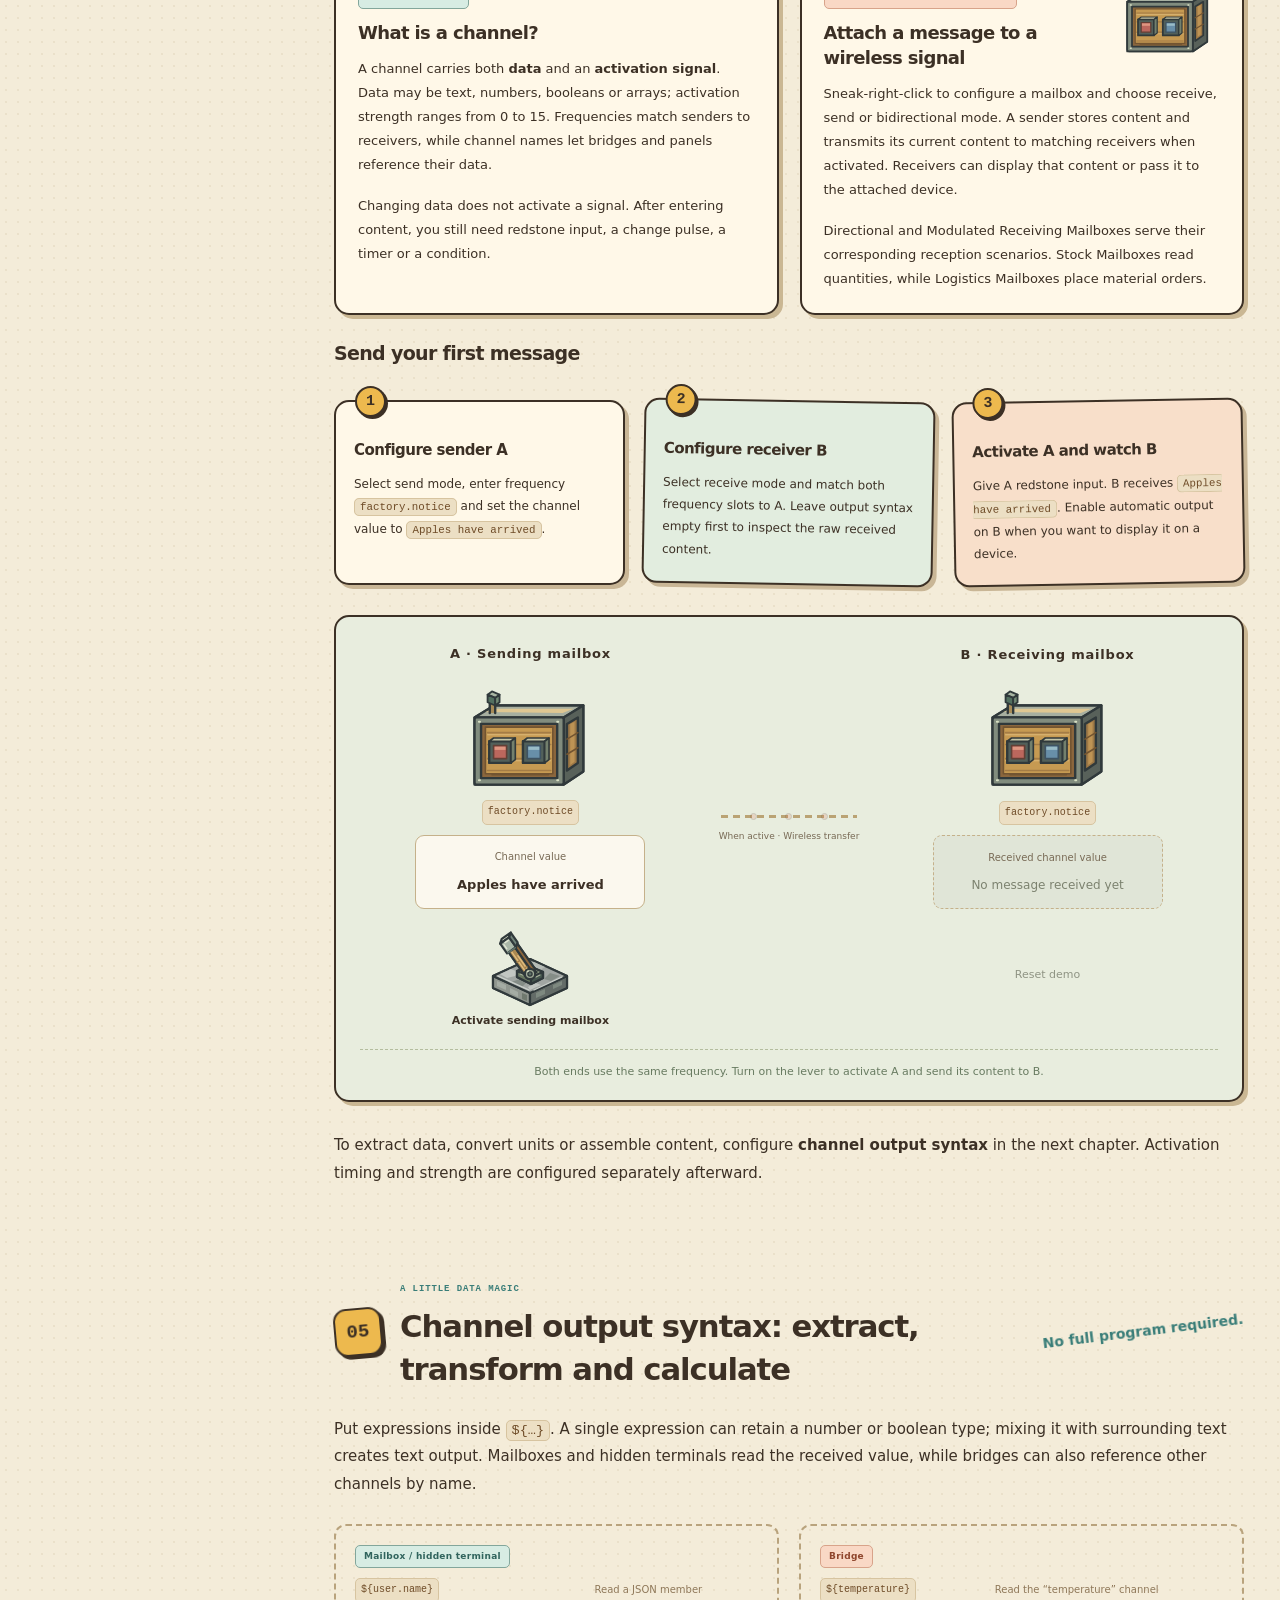
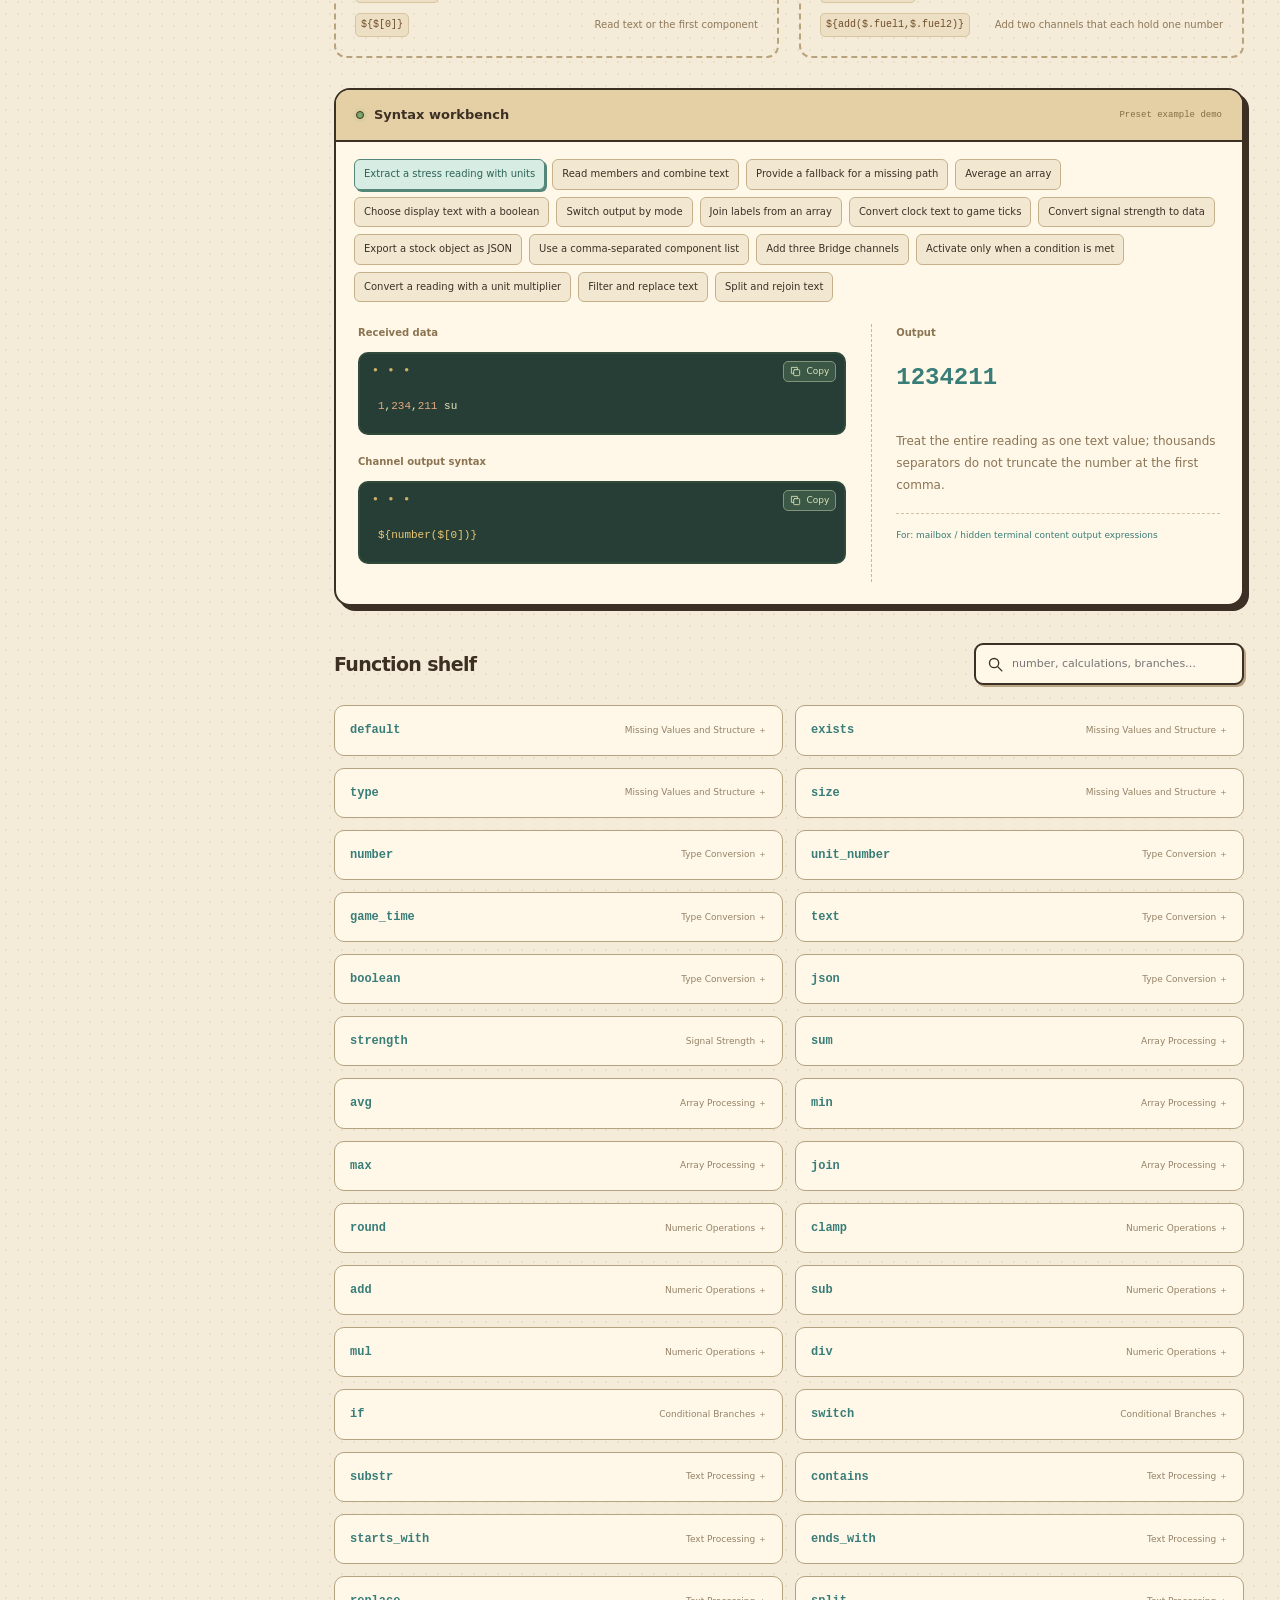
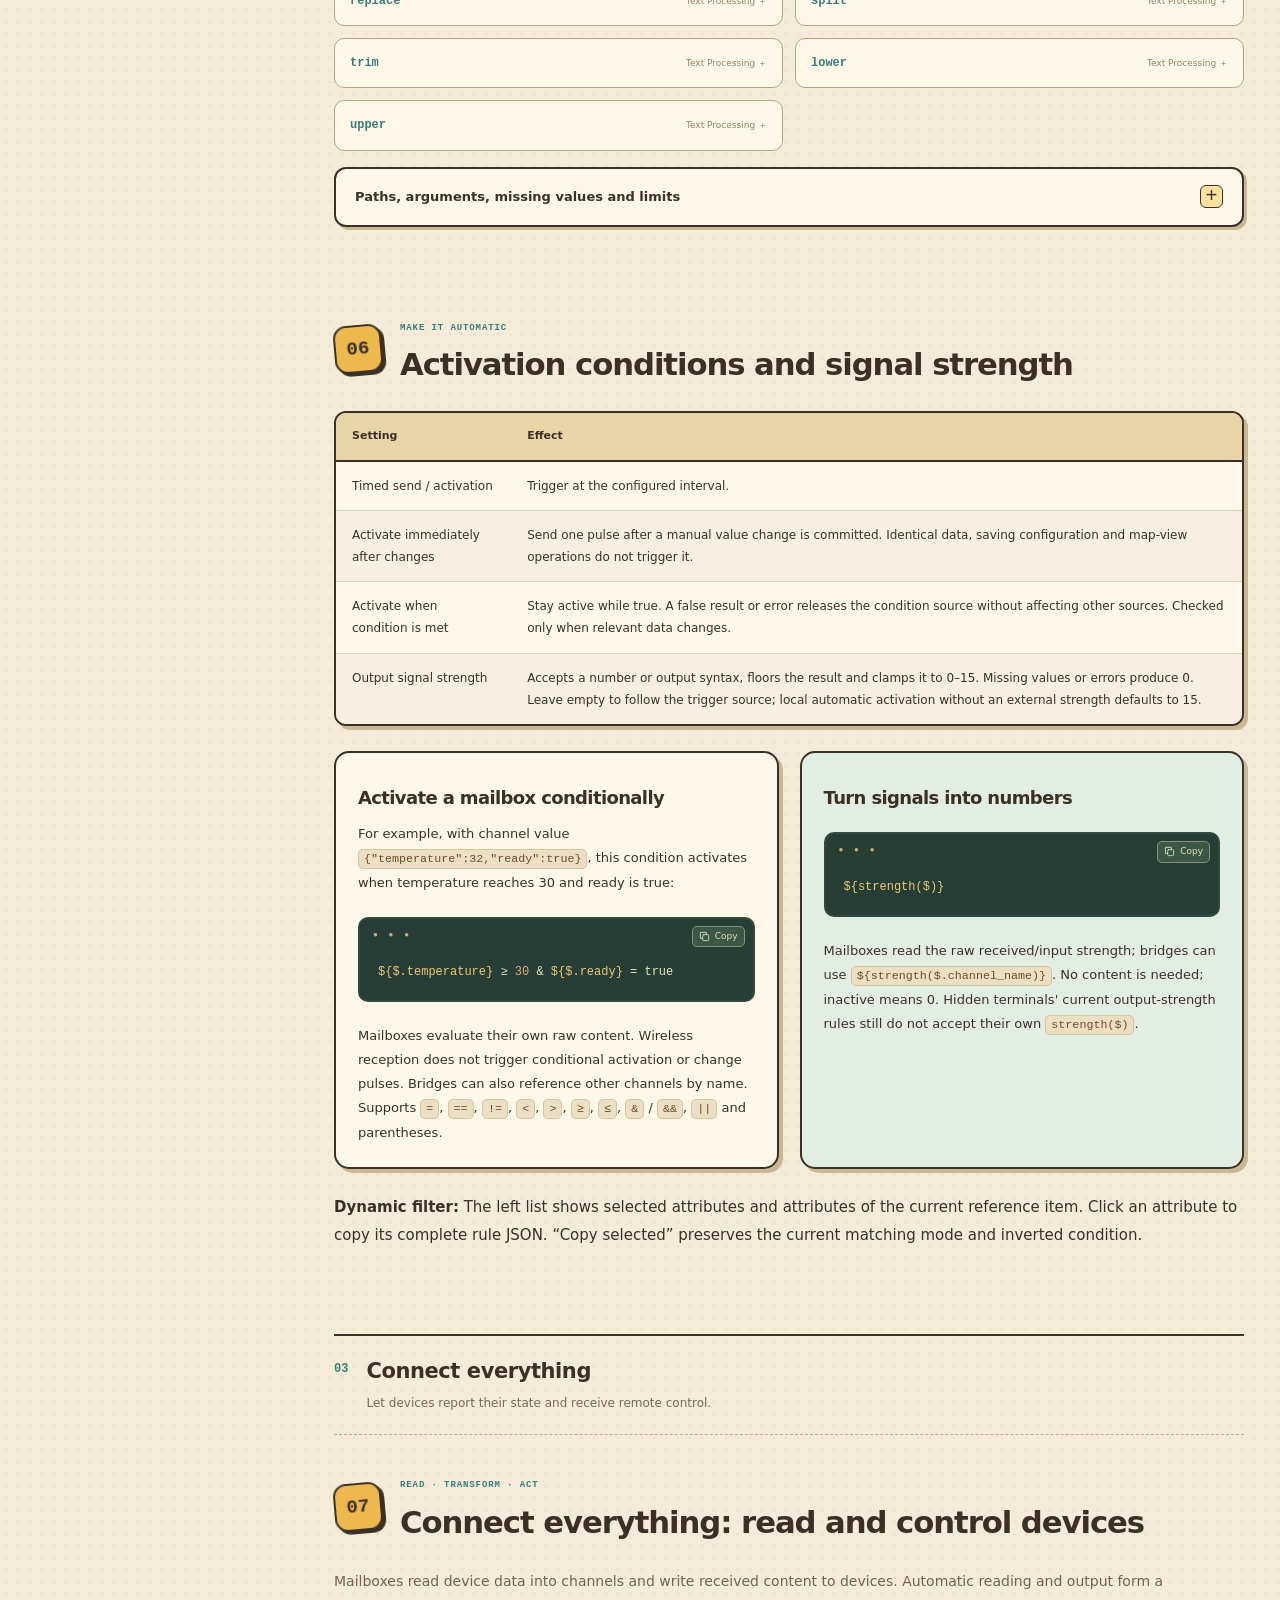
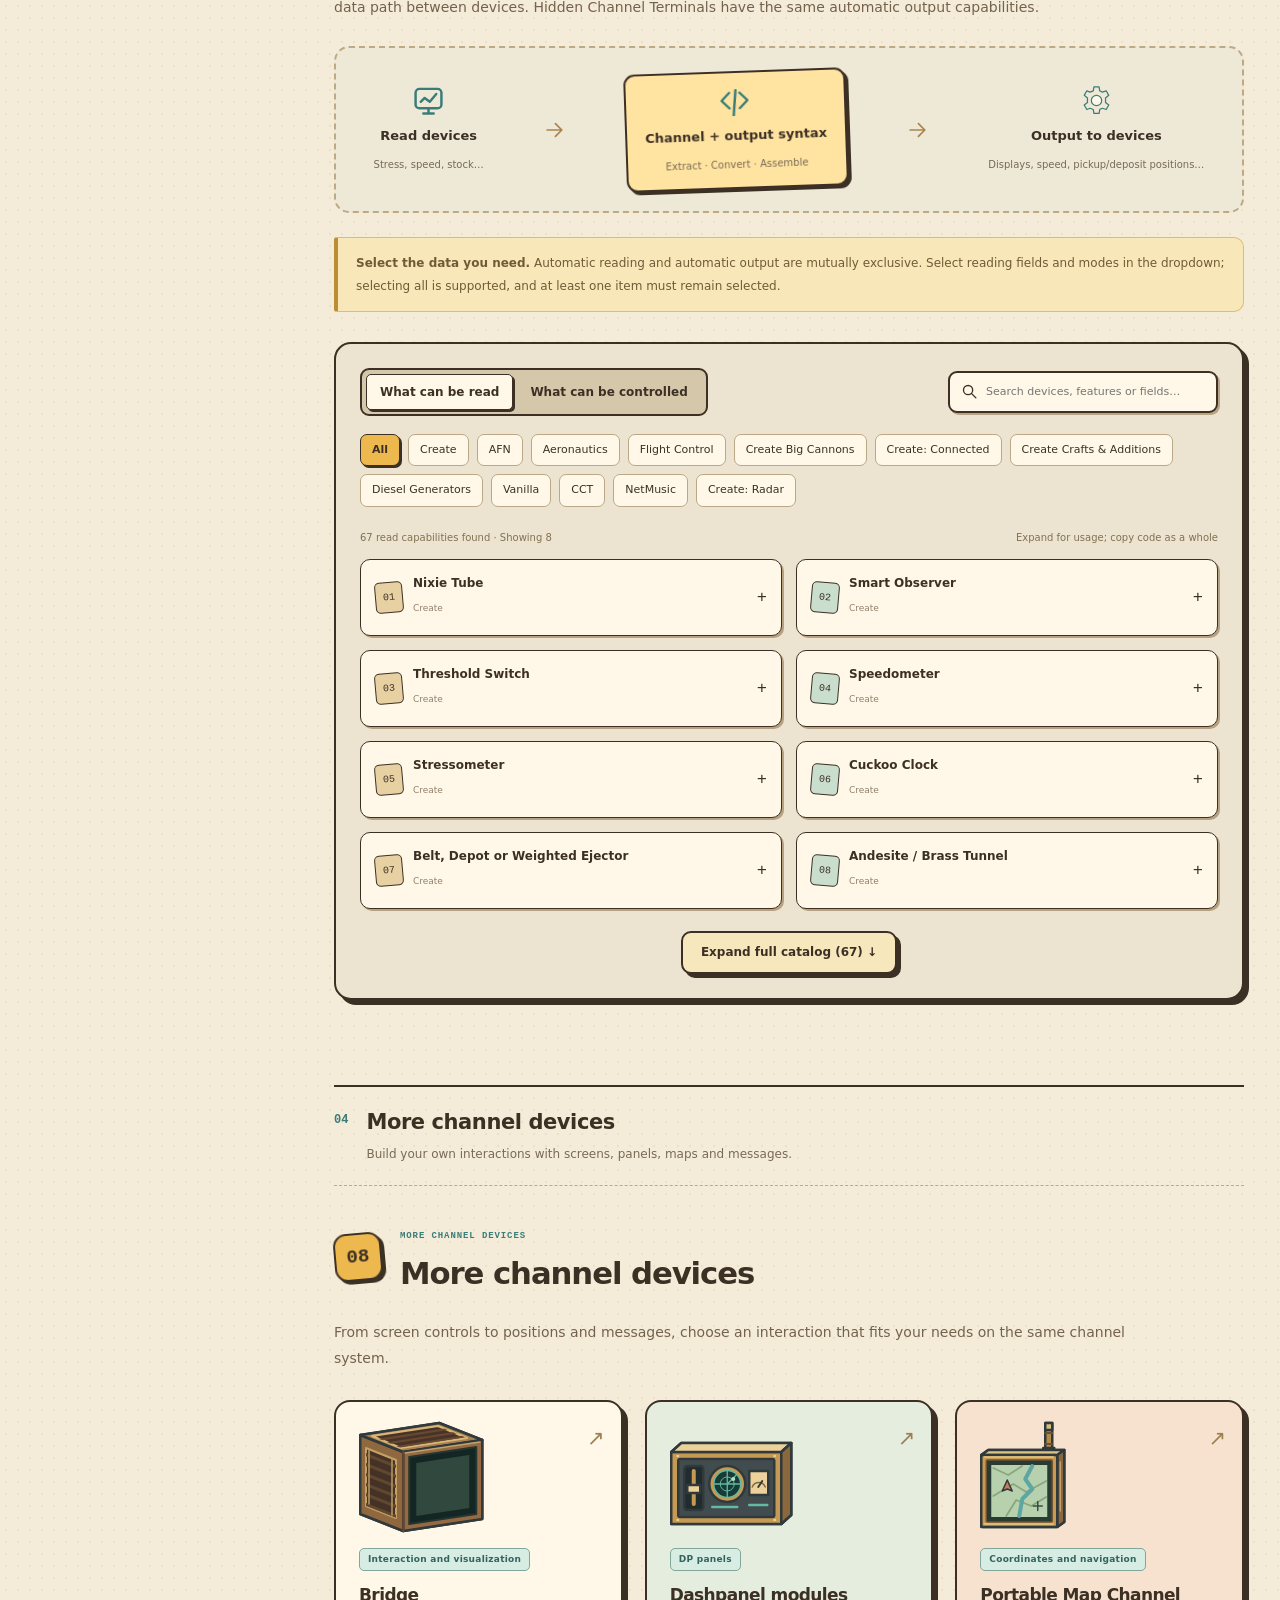
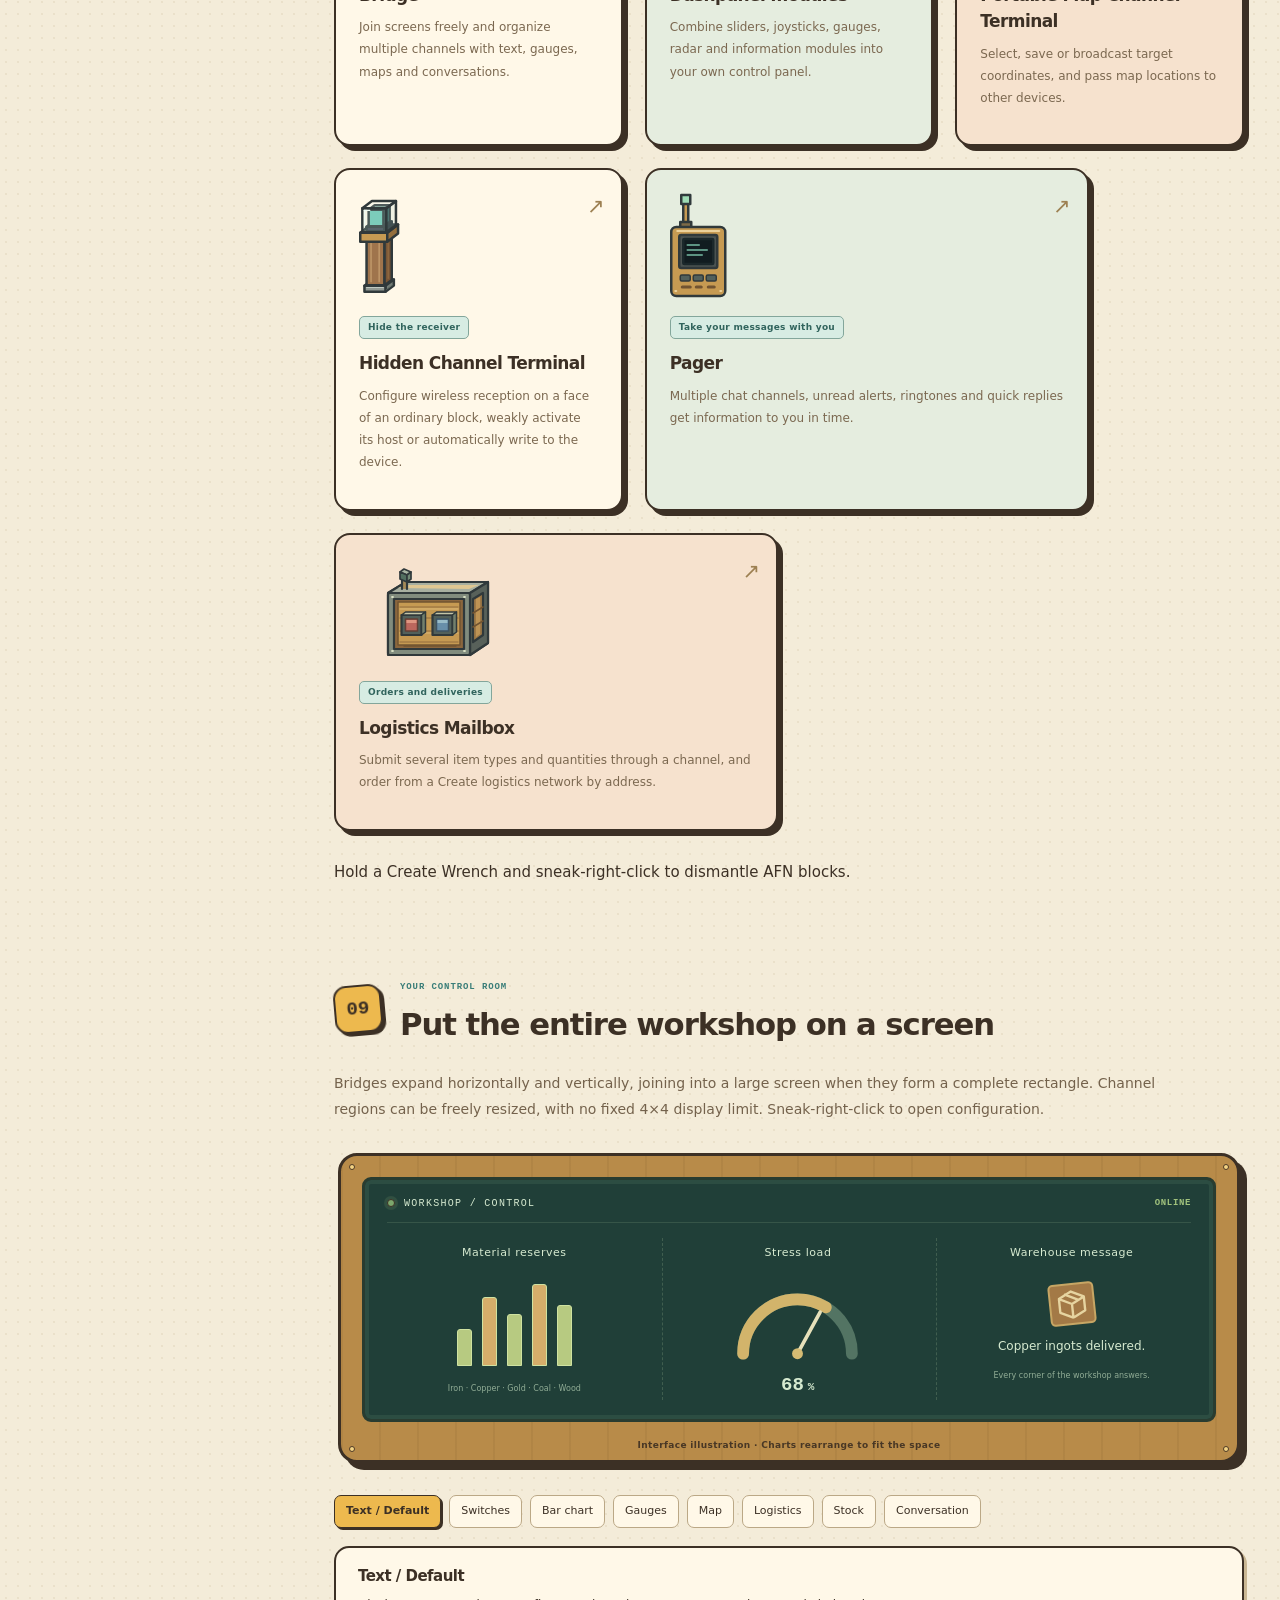
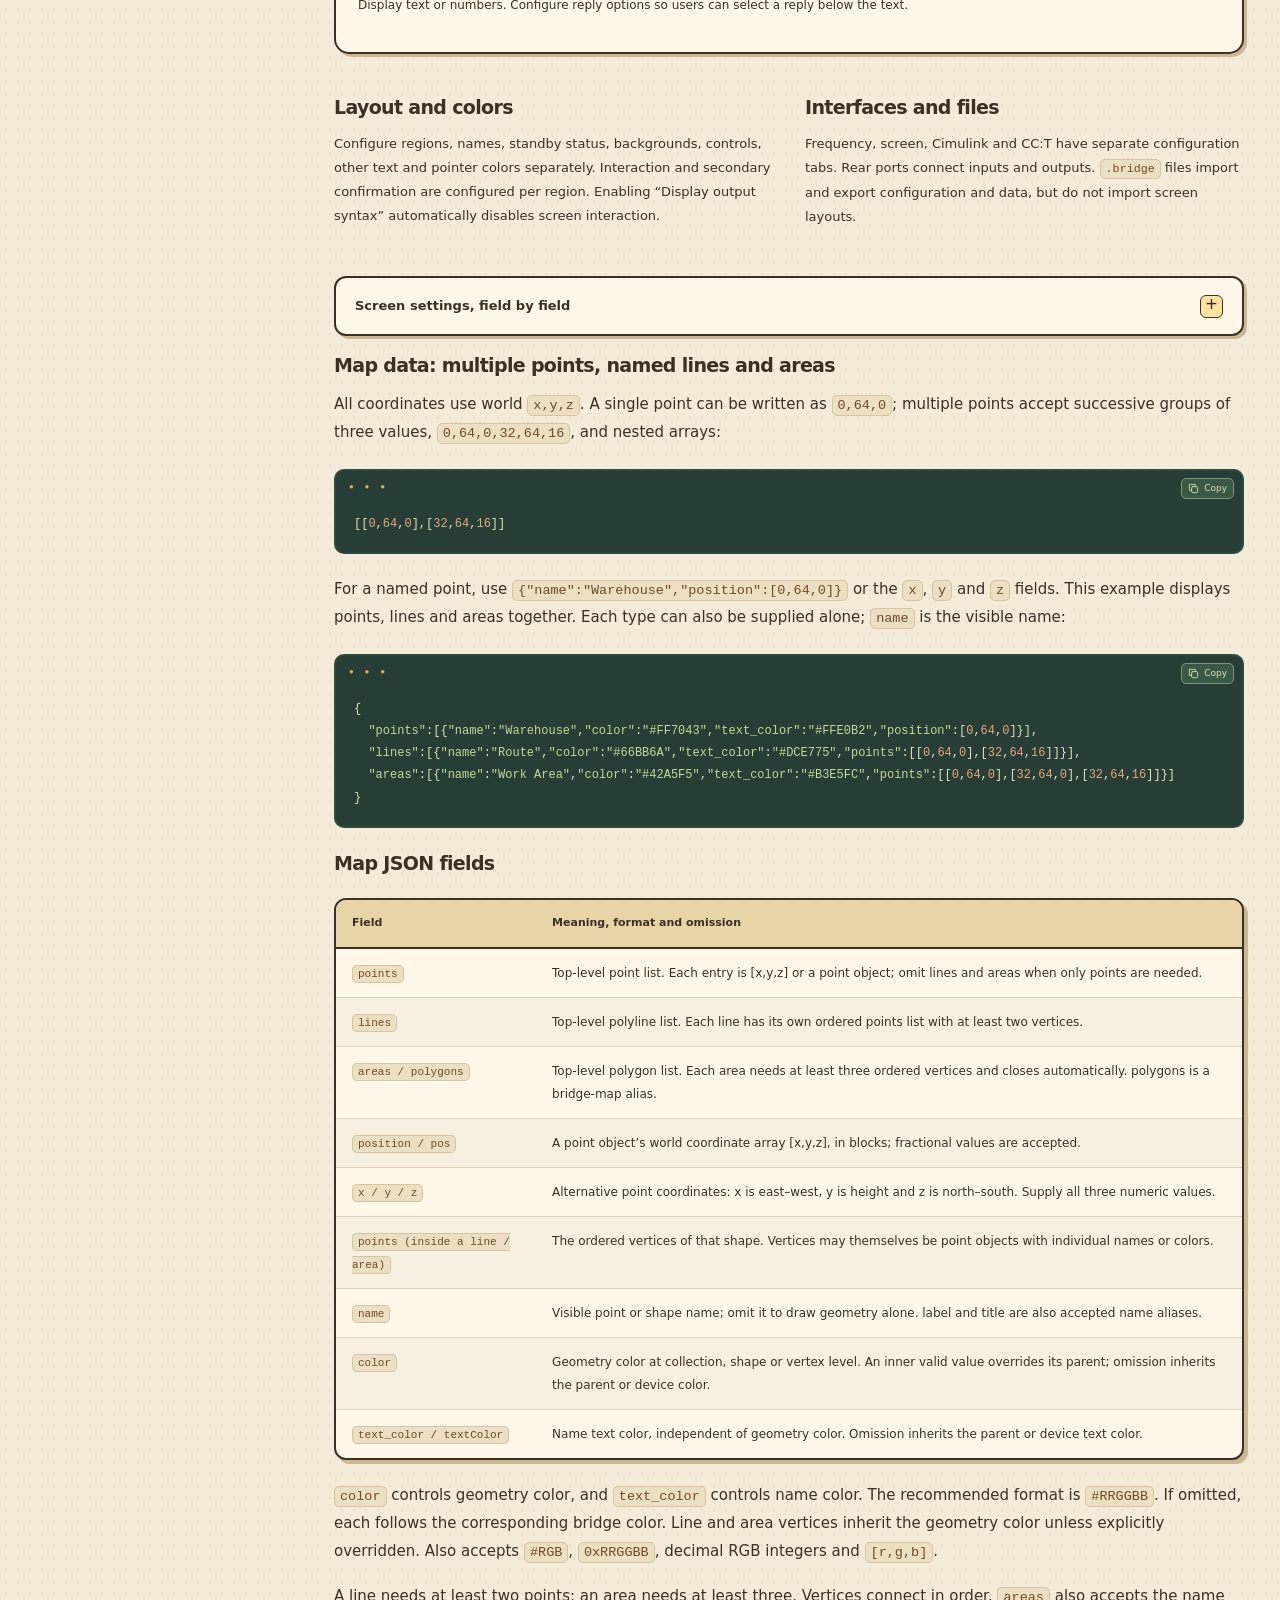
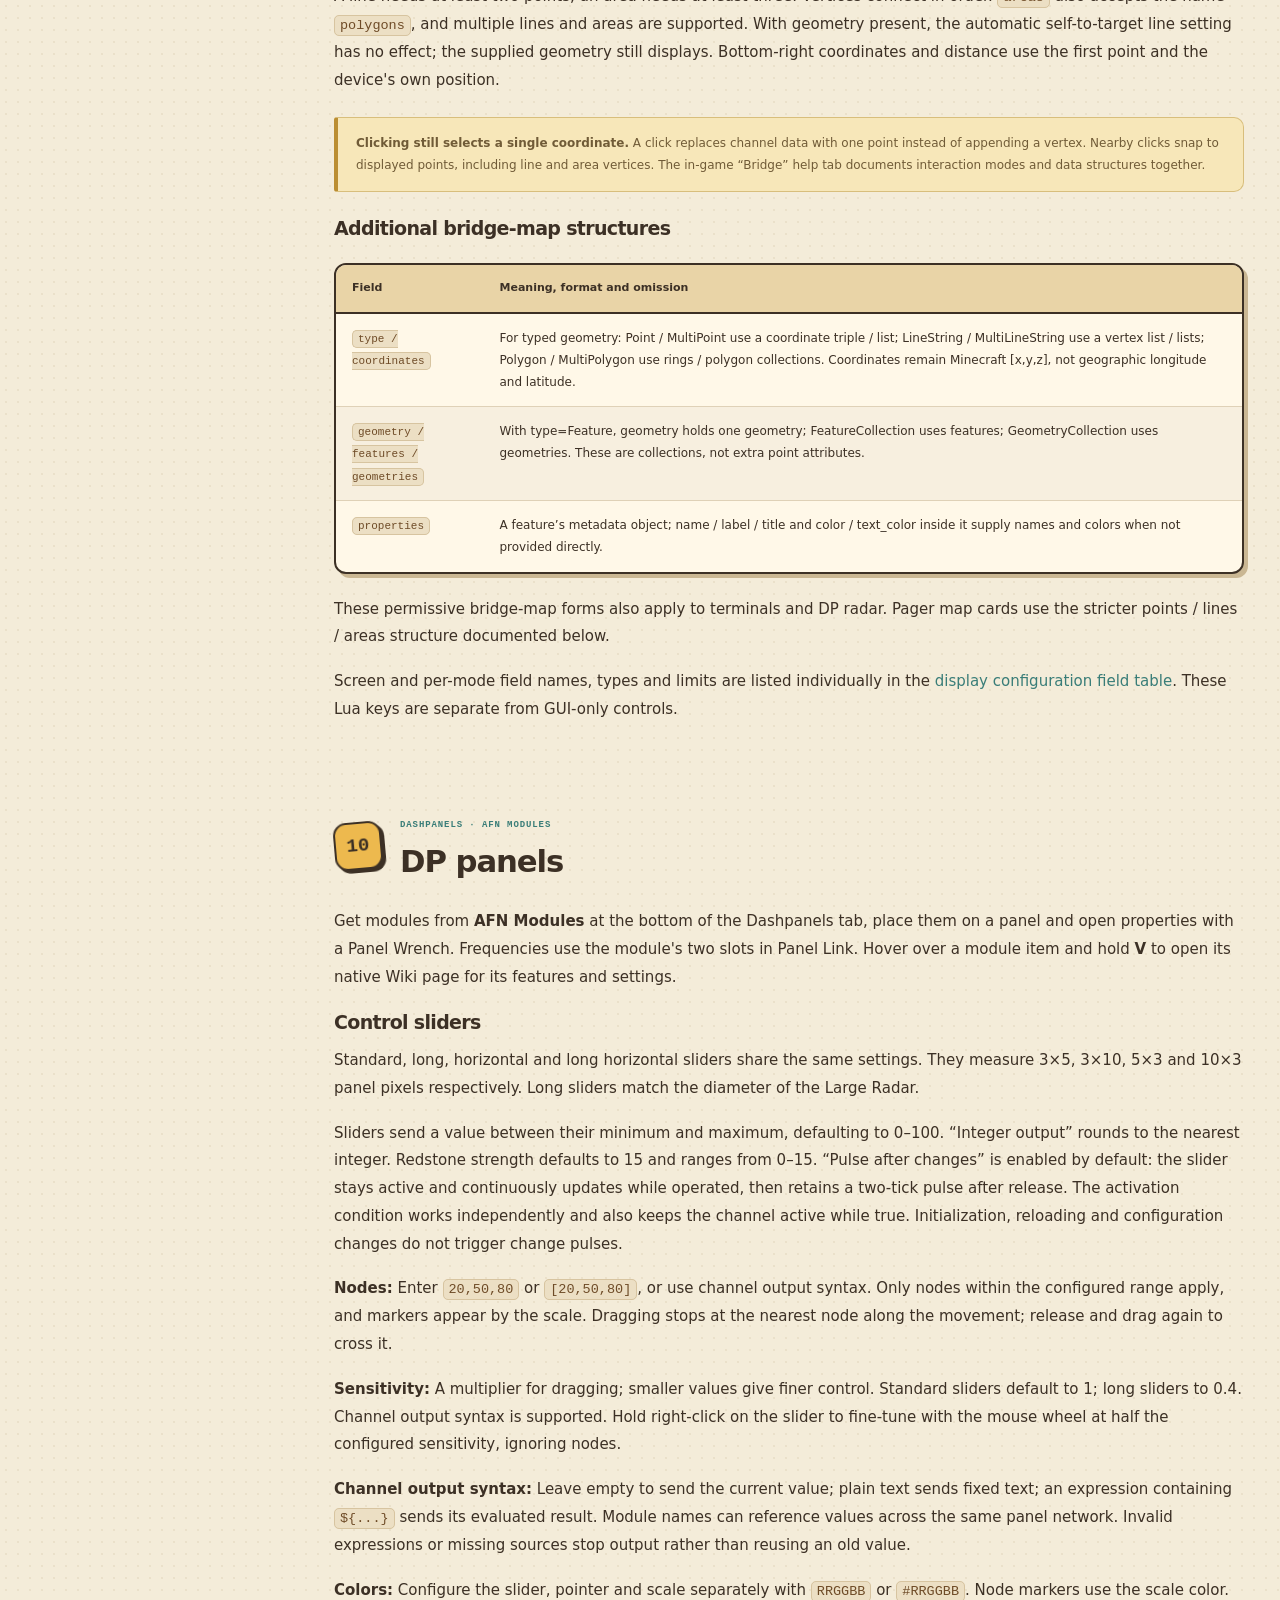
==== commit 30d5dfad: "Document Logistics Mailbox orders in the bilingual device guide" ====
--- a/index.en.html
+++ b/index.en.html
@@ -53,6 +53,7 @@
 <a href="#hidden"><svg class="icon"><use href="#i-signal"></use></svg>Hidden Channel Terminal</a>
 <a href="#pager"><svg class="icon"><use href="#i-signal"></use></svg>Channel Pager</a>
 <a href="#blueprints"><svg class="icon"><use href="#i-copy"></use></svg>Schematics and tickets</a>
+<a href="#logistics-mailbox"><svg class="icon"><use href="#i-box"/></svg>Logistics Mailbox</a>
 <div class="nav-group">APIs and development</div>
 <a href="#computer"><svg class="icon"><use href="#i-code"></use></svg>CC:T and development interfaces</a>
 <a href="#faq"><svg class="icon"><use href="#i-book"></use></svg>Compatibility and FAQ</a>
@@ -189,7 +190,7 @@
 <div class="catalog-shell"><div class="catalog-toolbar"><div aria-label="Read or write" class="segmented" id="io-tabs" role="tablist"><button aria-selected="true" class="active" data-io="read" role="tab" type="button">What can be read</button><button aria-selected="false" data-io="write" role="tab" type="button">What can be controlled</button></div><label class="catalog-search"><svg class="icon"><use href="#i-search"></use></svg><input aria-label="Search input/output devices" id="device-search" placeholder="Search devices, features or fields…" type="search"/></label></div><div aria-label="Filter by mod" class="filter-chips" id="device-groups"></div><div class="catalog-meta"><span id="device-count" role="status"></span><span>Expand for usage; copy code as a whole</span></div><div class="device-catalog" id="device-catalog"></div><p class="empty-state" hidden="" id="device-empty">No matching capability found. Try a device name or field keyword.</p><button class="button catalog-expand" id="catalog-expand">Show full catalog ↓</button></div>
 </section>
 <div class="part-heading"><span>04</span><div><b>More channel devices</b><p>Build your own interactions with screens, panels, maps and messages.</p></div></div>
-<section class="chapter" data-title="bridge Dashpanel DP panels Portable Map Channel Terminal Hidden Channel Terminal pager" id="devices"><div class="section-heading"><span class="chapter-number">08</span><div><span class="eyebrow">MORE CHANNEL DEVICES</span><h2>More channel devices</h2></div></div><p class="section-intro">From screen controls to positions and messages, choose an interaction that fits your needs on the same channel system.</p><div class="toolbox-grid"><a class="tool-card" href="#bridge"><img alt="Bridge" class="device-art" height="120" loading="lazy" src="assets/device-bridge.svg" width="160"/><span class="tag">Interaction and visualization</span><h3>Bridge</h3><p>Join screens freely and organize multiple channels with text, gauges, maps and conversations.</p><span aria-hidden="true" class="tool-arrow">↗</span></a><a class="tool-card" href="#dashpanels"><img alt="Dashpanel modules" class="device-art" height="120" loading="lazy" src="assets/device-dp.svg" width="160"/><span class="tag">DP panels</span><h3>Dashpanel modules</h3><p>Combine sliders, joysticks, gauges, radar and information modules into your own control panel.</p><span aria-hidden="true" class="tool-arrow">↗</span></a><a class="tool-card" href="#map-terminal"><img alt="Portable Map Channel Terminal" class="device-art" height="120" loading="lazy" src="assets/device-map-terminal.svg" width="160"/><span class="tag">Coordinates and navigation</span><h3>Portable Map Channel Terminal</h3><p>Select, save or broadcast target coordinates, and pass map locations to other devices.</p><span aria-hidden="true" class="tool-arrow">↗</span></a><a class="tool-card" href="#hidden"><img alt="Hidden Channel Terminal" class="device-art" height="120" loading="lazy" src="assets/device-hidden-terminal.svg?v=2" width="160"/><span class="tag">Hide the receiver</span><h3>Hidden Channel Terminal</h3><p>Configure wireless reception on a face of an ordinary block, weakly activate its host or automatically write to the device.</p><span aria-hidden="true" class="tool-arrow">↗</span></a><a class="tool-card" href="#pager"><img alt="Pager" class="device-art" height="120" loading="lazy" src="assets/device-pager.svg" width="160"/><span class="tag">Take your messages with you</span><h3>Pager</h3><p>Multiple chat channels, unread alerts, ringtones and quick replies get information to you in time.</p><span aria-hidden="true" class="tool-arrow">↗</span></a></div><p>Hold a Create Wrench and sneak-right-click to dismantle AFN blocks.</p></section>
+<section class="chapter" data-title="bridge Dashpanel DP panels Portable Map Channel Terminal Hidden Channel Terminal pager Logistics Mailbox orders" id="devices"><div class="section-heading"><span class="chapter-number">08</span><div><span class="eyebrow">MORE CHANNEL DEVICES</span><h2>More channel devices</h2></div></div><p class="section-intro">From screen controls to positions and messages, choose an interaction that fits your needs on the same channel system.</p><div class="toolbox-grid"><a class="tool-card" href="#bridge"><img alt="Bridge" class="device-art" height="120" loading="lazy" src="assets/device-bridge.svg" width="160"/><span class="tag">Interaction and visualization</span><h3>Bridge</h3><p>Join screens freely and organize multiple channels with text, gauges, maps and conversations.</p><span aria-hidden="true" class="tool-arrow">↗</span></a><a class="tool-card" href="#dashpanels"><img alt="Dashpanel modules" class="device-art" height="120" loading="lazy" src="assets/device-dp.svg" width="160"/><span class="tag">DP panels</span><h3>Dashpanel modules</h3><p>Combine sliders, joysticks, gauges, radar and information modules into your own control panel.</p><span aria-hidden="true" class="tool-arrow">↗</span></a><a class="tool-card" href="#map-terminal"><img alt="Portable Map Channel Terminal" class="device-art" height="120" loading="lazy" src="assets/device-map-terminal.svg" width="160"/><span class="tag">Coordinates and navigation</span><h3>Portable Map Channel Terminal</h3><p>Select, save or broadcast target coordinates, and pass map locations to other devices.</p><span aria-hidden="true" class="tool-arrow">↗</span></a><a class="tool-card" href="#hidden"><img alt="Hidden Channel Terminal" class="device-art" height="120" loading="lazy" src="assets/device-hidden-terminal.svg?v=2" width="160"/><span class="tag">Hide the receiver</span><h3>Hidden Channel Terminal</h3><p>Configure wireless reception on a face of an ordinary block, weakly activate its host or automatically write to the device.</p><span aria-hidden="true" class="tool-arrow">↗</span></a><a class="tool-card" href="#pager"><img alt="Pager" class="device-art" height="120" loading="lazy" src="assets/device-pager.svg" width="160"/><span class="tag">Take your messages with you</span><h3>Pager</h3><p>Multiple chat channels, unread alerts, ringtones and quick replies get information to you in time.</p><span aria-hidden="true" class="tool-arrow">↗</span></a><a class="tool-card" href="#logistics-mailbox"><img class="device-art" src="assets/device-mailbox.svg" alt="Logistics Mailbox" width="160" height="120" loading="lazy"><span class="tag">Orders and deliveries</span><h3>Logistics Mailbox</h3><p>Submit several item types and quantities through a channel, and order from a Create logistics network by address.</p><span class="tool-arrow" aria-hidden="true">↗</span></a></div><p>Hold a Create Wrench and sneak-right-click to dismantle AFN blocks.</p></section>
 <section class="chapter" data-title="bridge screen interaction modes joined map conversation gauge bar chart Cimulink CC import export" id="bridge"><div class="section-heading"><span class="chapter-number">09</span><div><span class="eyebrow">YOUR CONTROL ROOM</span><h2>Put the entire workshop on a screen</h2></div></div><p class="section-intro">Bridges expand horizontally and vertically, joining into a large screen when they form a complete rectangle. Channel regions can be freely resized, with no fixed 4×4 display limit. Sneak-right-click to open configuration.</p>
 <div class="bridge-showcase"><div class="bridge-rivets"><i></i><i></i><i></i><i></i></div><div class="bridge-preview"><div class="preview-heading"><span class="status-light"></span> WORKSHOP / CONTROL <b>ONLINE</b></div><div class="preview-instruments"><div class="preview-chart"><span>Material reserves</span><div class="chart-bars"><i style="--bar:42%"></i><i style="--bar:80%"></i><i style="--bar:60%"></i><i style="--bar:95%"></i><i style="--bar:70%"></i></div><small>Iron · Copper · Gold · Coal · Wood</small></div><div class="preview-gauge"><span>Stress load</span><svg aria-hidden="true" viewBox="0 0 160 100"><path class="gauge-track" d="M20 85a60 60 0 0 1 120 0"></path><path class="gauge-value" d="M20 85a60 60 0 0 1 120 0"></path><path class="gauge-needle" d="M80 85 105 39"></path><circle cx="80" cy="85" r="6"></circle></svg><strong>68<span>%</span></strong></div><div class="preview-message"><span>Warehouse message</span><div class="parcel-icon"><svg class="icon"><use href="#i-box"></use></svg></div><p>Copper ingots delivered.</p><small>Every corner of the workshop answers.</small></div></div></div><span class="showcase-label">Interface illustration · Charts rearrange to fit the space</span></div>
 <div aria-label="Bridge display modes" class="mode-tabs" id="mode-tabs" role="tablist"></div><div class="mode-description paper-card" id="mode-description" role="tabpanel" tabindex="0"></div><div class="split-grid compact"><article><h3>Layout and colors</h3><p>Configure regions, names, standby status, backgrounds, controls, other text and pointer colors separately. Interaction and secondary confirmation are configured per region. Enabling “Display output syntax” automatically disables screen interaction.</p></article><article><h3>Interfaces and files</h3><p>Frequency, screen, Cimulink and CC:T have separate configuration tabs. Rear ports connect inputs and outputs. <code>.bridge</code> files import and export configuration and data, but do not import screen layouts.</p></article></div>
@@ -317,8 +318,50 @@
 <p>Client map settings prefer Xaero, then the AFN exploration map, then a solid-color grid; unexplored areas use a grid. A low-resolution preview is drawn when its card is visible in chat, even partially. Click for details, use the wheel to zoom, left- or middle-drag to pan, and reset to fit all geometry. Closing returns to the previous chat position.</p><p>Each map allows 128 vertices and 16 lines/polygons combined. Each message allows four maps and 256 vertices combined. The existing 1024-character/4096-byte message body limit still applies. Invalid geometry stays visible as text instead of silently dropping vertices. Map messages never force-load distant world chunks.</p></div></details>
 </section>
 <section class="chapter" data-title="schematic editor Create Sable authorization printing tickets issuer validator Identity Verification Pillar" id="blueprints"><div class="section-heading"><span class="chapter-number">14</span><div><span class="eyebrow">BUILD IT AGAIN</span><h2>Copy a project and reassign identities</h2></div></div><div class="blueprint-note"><div class="blueprint-tabs"><span>Frequency</span><span>Authorization</span><span>Edit</span></div><h3>Schematic Channel Editor</h3><p>Supports Create and both old and new Sable schematics. Search frequencies, aliases, items, devices and location types. Expand devices with multiple frequencies, replace items and press Space to edit boards. Entirely empty groups are hidden, but an existing group's empty secondary slot can still accept an item.</p><p>One-click authorization binds to you; assign read/write permissions from a player list. The Edit tab adds or changes dot-separated prefixes/suffixes, or globally replaces text in primary frequencies and aliases.</p><p>Saved files are placed under <code>afn/</code> in the schematics directory and retain recognizable original names. Anyone may build them. Once verified and the actual printer is identifiable, Authorization Boards bind to that printer while preserving shared permissions. Unverified copies do not inherit the original Owner.</p></div><div class="ticket-line"><svg class="icon"><use href="#i-lock"></use></svg><div><h3>Tickets and access control</h3><p>Ticket Issuers use Authorization Boards to issue tickets. Ticket Validators check frequency and identity, then accept tickets and grant access; a full inventory does not consume a ticket. Authorization Card Readers and Identity Verification Pillars verify identities and emit redstone pulses on success. Authorization Boards themselves are not consumed.</p></div></div></section>
+<section class="chapter" id="logistics-mailbox" data-title="Logistics Mailbox item groups multiple items quantities addresses JSON items count address name defaults redstone orders Stock Mailbox"><div class="section-heading"><span class="chapter-number">15</span><div><span class="eyebrow">ORDER BY CHANNEL</span><h2>Logistics Mailbox: send a complete order through a channel</h2></div></div>
+<p class="section-intro">A Logistics Mailbox receives order text from a channel and submits the requested items and amounts to a bound Create logistics network. A Stock Mailbox reads inventory; use the Logistics Mailbox to request actual deliveries.</p>
+<h3>Connect the network, then send an order</h3>
+<div class="steps"><article class="step-card"><span class="step-number">1</span><h3>Tune the logistics network</h3><p>Hold a Logistics Mailbox and right-click a Stock Link, Stock Ticker or another node already connected to the target network, then place the tuned mailbox. Check that the network has available packagers and inventory, and build a delivery route to the destination.</p></article><article class="step-card"><span class="step-number">2</span><h3>Match the channel frequencies</h3><p>Configure matching frequency slots on the Logistics Mailbox and its sender, such as a regular mailbox or bridge. The Create network binding and AFN frequencies are separate settings; both must be correct.</p></article><article class="step-card"><span class="step-number">3</span><h3>Write text and activate</h3><p>Put a complete command below in the sender's channel content, then activate once at a strength greater than 0. Changing content without activation does not place an order. Replace “Canteen” with your actual delivery address.</p></article></div>
+<h3>Request several items with different quantities at once</h3>
+<p>This single command requests <b>16 apples, 8 bread and 1 cake</b>, all for “Canteen”. The entire JSON object is one command; line breaks are optional:</p>
+<pre><code>{
+  "address": "Canteen",
+  "items": [
+    {"item": "minecraft:apple", "count": 16},
+    {"item": "minecraft:bread", "count": 8},
+    {"item": "minecraft:cake", "count": 1}
+  ]
+}</code></pre>
+<p>Each object in <code>items</code> is one requested item type. <code>item</code> selects the item and <code>count</code> sets its amount. The top-level <code>address</code> supplies a shared destination; no saved item group is required.</p>
+<details class="fold"><summary><span>Send entries in one list to different addresses</span><span class="fold-sign">+</span></summary><div class="fold-content"><p>An entry's own <code>address</code> overrides the shared address. Here the apples go to “Canteen” and the bread to “Worksite”. Entries with the same address form an order; different addresses are planned separately. Actual deliveries may use multiple packages.</p><pre><code>{
+  "address": "Canteen",
+  "items": [
+    {"item": "minecraft:apple", "count": 16},
+    {"item": "minecraft:bread", "count": 8, "address": "Worksite"}
+  ]
+}</code></pre></div></details>
+<details class="fold"><summary><span>Request one item: three equivalent forms</span><span class="fold-sign">+</span></summary><div class="fold-content"><p>Each block below separately requests 16 apples for “Canteen”. Send any one of them.</p><pre><code>item=minecraft:apple,count=16,address=Canteen</code></pre><pre><code>minecraft:apple,16,Canteen</code></pre><pre><code>{"item":"minecraft:apple","count":16,"address":"Canteen"}</code></pre><p>Items accept registry IDs or names the server can resolve uniquely, such as “Apple”. Use a full ID such as <code>minecraft:apple</code> when names are ambiguous or unrecognized. Counts are individual items, not stacks.</p></div></details>
+<details class="fold"><summary><span>Fields and omitted values</span><span class="fold-sign">+</span></summary><div class="fold-content"><div class="table-wrap"><table><thead><tr><th>Field / location</th><th>Meaning and fallback</th></tr></thead><tbody>
+<tr><td><code>item</code></td><td>An item registry ID or unique name. JSON requires a string; every items entry must provide item.</td></tr>
+<tr><td><code>count</code> (single item)</td><td>The number of items requested. Omission uses the General page's default count.</td></tr>
+<tr><td><code>count</code> (items entry)</td><td>Entry count takes priority, then top-level count, then the General page's default count. Per-slot quantities from the General page are not used here.</td></tr>
+<tr><td><code>address</code> (items entry)</td><td>Entry address takes priority, then top-level address, then the General page's default address. Every resolved entry needs a nonempty address and a positive integer count.</td></tr>
+<tr><td><code>name</code></td><td>Selects a group saved on this mailbox's Item Groups page, not an item's display name. Choose only one top-level selector: name, item or items.</td></tr>
+<tr><td><code>count</code> (named group)</td><td>Multiplies every saved quantity in that group. Omission means ×1, independently of the General page's default count.</td></tr>
+</tbody></table></div><p>Field names are lowercase. JSON counts must be integer numbers such as <code>16</code>, not <code>"16"</code> or <code>16.0</code>. The top level accepts only <code>name / item / items / count / address</code>; items entries accept only <code>item / count / address</code>. Unknown or duplicate fields are invalid.</p><aside class="note"><b>Stock JSON and order JSON use different fields.</b> Stock output fields such as <code>id</code>, item display <code>name</code>, <code>total</code> and <code>truncated</code> cannot be sent directly as order fields. Write entries as <code>{"item":"minecraft:apple","count":16}</code>, inside the top-level items array.</aside></div></details>
+<details class="fold"><summary><span>Save a recurring order as an item group</span><span class="fold-sign">+</span></summary><div class="fold-content"><p>Create “Breakfast” on the Item Groups page, add 16 apples, 8 bread and 1 cake, and set its shared address to “Canteen”. The channel can then send only the group name to request the entire saved list:</p><pre><code>Breakfast</code></pre><p>For a one-time double order to “Worksite”, send the following. It requests 32 apples, 16 bread and 2 cakes without modifying the saved group:</p><pre><code>Breakfast,count=2,address=Worksite</code></pre><p>The equivalent JSON form:</p><pre><code>{"name":"Breakfast","count":2,"address":"Worksite"}</code></pre><p>Group address priority is <b>command override → group shared address → entry address → General default address</b>. To give entries separate destinations, leave the group's shared address empty and set each entry's address.</p></div></details>
+<details class="fold"><summary><span>General defaults and direct redstone activation</span><span class="fold-sign">+</span></summary><div class="fold-content"><p>The General page can select default items with per-slot quantities and a default address, or a default item group. A selected default group takes priority; otherwise the default item list is used. Defaults fill omitted fields, while a fully explicit command needs no defaults. A new mailbox has no completed default count or address; omitting count does not automatically request one item. A positive count must be available from its defaults.</p><p>When expanding the General page's default item list, an omitted count preserves each slot's quantity; an explicit count assigns that amount to every entry, rather than multiplying it. A named group's count remains a multiplier.</p><p>With the network binding and default list complete, one rising redstone edge at the Logistics Mailbox submits the default order. A positive wireless signal without text content also requests the defaults. A sustained unchanged signal does not order every tick. Release the signal and activate again to repeat the same order.</p><aside class="note"><b>Turn the trigger off before configuring defaults.</b> Completing the network binding or the last missing default while redstone is already on can immediately submit one default order. New valid text received while the channel remains active can also trigger another order.</aside></div></details>
+<details class="fold"><summary><span>Limits and troubleshooting</span><span class="fold-sign">+</span></summary><div class="fold-content"><p>The GUI allows 9 default item types and 9 item types per group, with 64 saved groups; JSON items accepts 32 entries. Each count must be an integer from 1 to 1,000,000, with at most 4,000,000 items in the whole request. Group names allow 48 characters and addresses 128. The command parser accepts 2048 characters; wireless text also has a hard limit of 1024 code points / 4096 UTF-8 bytes. Save a long list as an item group and send only its name.</p><div class="table-wrap"><table><thead><tr><th>Status / symptom</th><th>What to check</th></tr></thead><tbody>
+<tr><td>Network not bound</td><td>Tune the held mailbox against a valid network node, then place it. Matching channel frequencies alone do not bind a logistics network.</td></tr>
+<tr><td>Invalid command or configuration</td><td>Check JSON brackets and quotes, lowercase field names, integer counts, nonempty addresses and exact item IDs / group names. A bare top-level array is not supported.</td></tr>
+<tr><td>Logistics network unavailable</td><td>Check the bound network, stock for the complete request, packager connections and busy state. Insufficient stock for any requested item, or a busy required packager, rejects the whole list instead of dispatching a partial order. Failed orders do not retry automatically; resolve the issue and trigger again.</td></tr>
+<tr><td>No response, or the same order will not repeat</td><td>Check both frequency slots, sender strength and access. Writing content alone is insufficient. Release the signal and activate again.</td></tr>
+<tr><td>Request submitted, but delivery has not arrived</td><td>Submitted means the order reached Create's logistics system. Check package addresses, transport routes and receiving devices. The Logistics Mailbox has no inventory of its own.</td></tr>
+</tbody></table></div><p>The mailbox's in-game Help entry opens its dedicated tab in the shared manual, with search, favorites and copyable examples.</p></div></details>
+</section>
+
 <div class="part-heading"><span>05</span><div><b>APIs and development</b><p>Extend channels through CC:Tweaked, Synaxis and public interfaces.</p></div></div>
-<section class="chapter" data-title="CC:Tweaked Lua API programming Synaxis Channel SDK afn_bridge" id="computer"><div class="section-heading"><span class="chapter-number">15</span><div><span class="eyebrow">A PROGRAMMABLE WORKSHOP</span><h2>Ready to program? The interfaces are ready too</h2></div></div><p>With CC:Tweaked installed, place a computer beside the bridge or connect through a wired modem. Enable the required bridge capabilities, then use the bundled <code>afn</code> module:</p><pre class="lua-code"><code>local afn = require("afn")
+<section class="chapter" data-title="CC:Tweaked Lua API programming Synaxis Channel SDK afn_bridge" id="computer"><div class="section-heading"><span class="chapter-number">16</span><div><span class="eyebrow">A PROGRAMMABLE WORKSHOP</span><h2>Ready to program? The interfaces are ready too</h2></div></div><p>With CC:Tweaked installed, place a computer beside the bridge or connect through a wired modem. Enable the required bridge capabilities, then use the bundled <code>afn</code> module:</p><pre class="lua-code"><code>local afn = require("afn")
 
 for _, channel in ipairs(afn.channels()) do
   print(channel.name, channel.primary_frequency)
@@ -1947,7 +1990,7 @@
 <p>Primary and manual secondary frequencies use AFN transmitter expressions: <code>?</code> matches one character, <code>*</code> matches arbitrary text within one layer, <code>**</code> matches across layers, <code>[A-C]</code> is a character set, and <code>positive.!exclude!exclude</code> applies multiple exclusions within the current layer. Receiver addresses remain literal. For complete rules and copyable examples, see <a href="./index.en.html">AFN WIKI</a> and the <a href="./README.zh-CN.md">Chinese overview</a>.</p>
 <!-- CC_REFERENCE_END -->
 </div></details></section>
-<section class="chapter" data-title="compatibility FAQ dependencies mods versions CC Tweaked Dashpanels Synaxis CreateImprove Flight Control Aeronautics Sable Photomancy NetMusic SFN API SDK community Create Diesel Generators Diesel Engine Modular Huge Chemical Turret Sprayer Burner Pumpjack" id="faq"><div class="section-heading"><span class="chapter-number">16</span><div><span class="eyebrow">BEFORE YOU GO</span><h2>Compatibility and FAQ</h2></div></div>
+<section class="chapter" data-title="compatibility FAQ dependencies mods versions CC Tweaked Dashpanels Synaxis CreateImprove Flight Control Aeronautics Sable Photomancy NetMusic SFN API SDK community Create Diesel Generators Diesel Engine Modular Huge Chemical Turret Sprayer Burner Pumpjack" id="faq"><div class="section-heading"><span class="chapter-number">17</span><div><span class="eyebrow">BEFORE YOU GO</span><h2>Compatibility and FAQ</h2></div></div>
 <details class="fold"><summary><span>Which mods integrate with AFN, and what versions are needed?</span><span class="fold-sign">+</span></summary><div class="fold-content">
 <p>AFN 1.8.3 requires <b>Minecraft 1.21.1, NeoForge 21.1.218+, Java 21</b>. “Optional” below means install as needed; AFN's core features work without those mods.</p>
 <div class="table-wrap compatibility-table"><table><thead><tr><th>Mod</th><th>Requirement</th><th>Integration and version conditions</th></tr></thead><tbody>
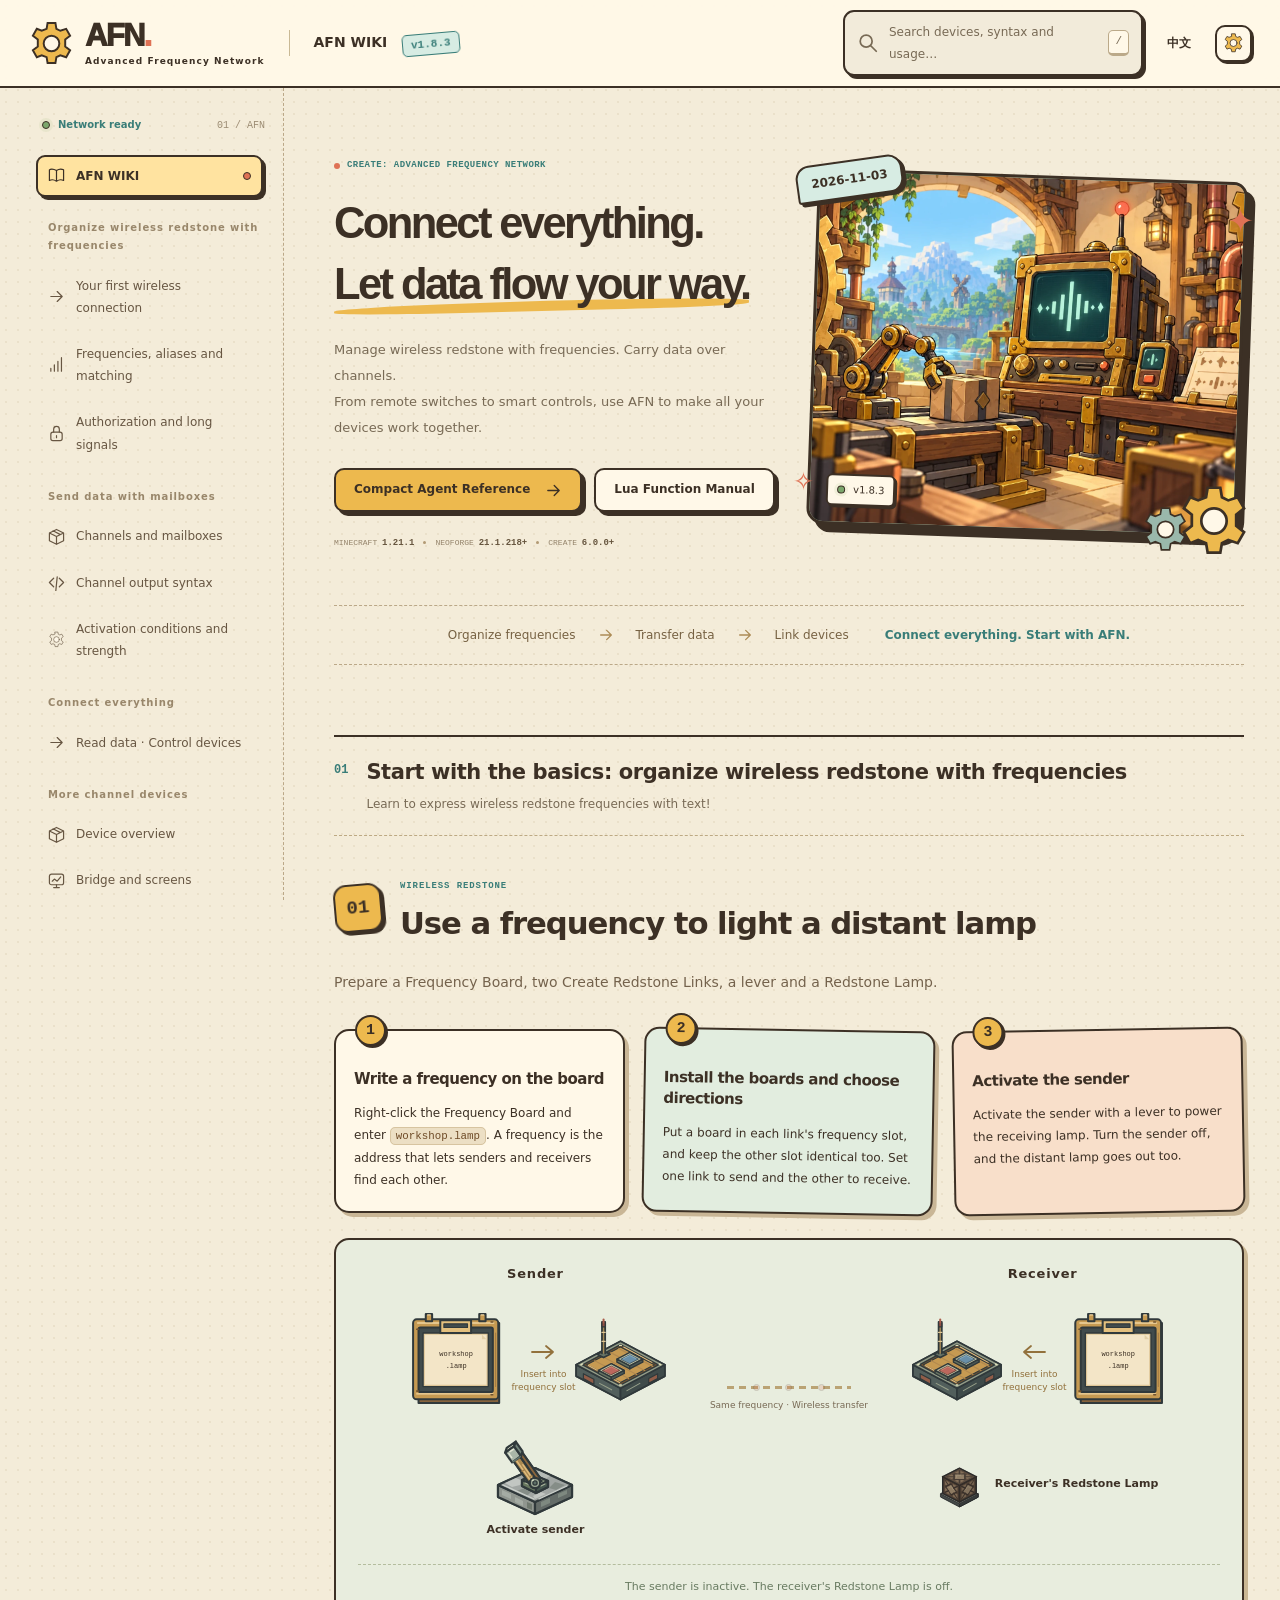
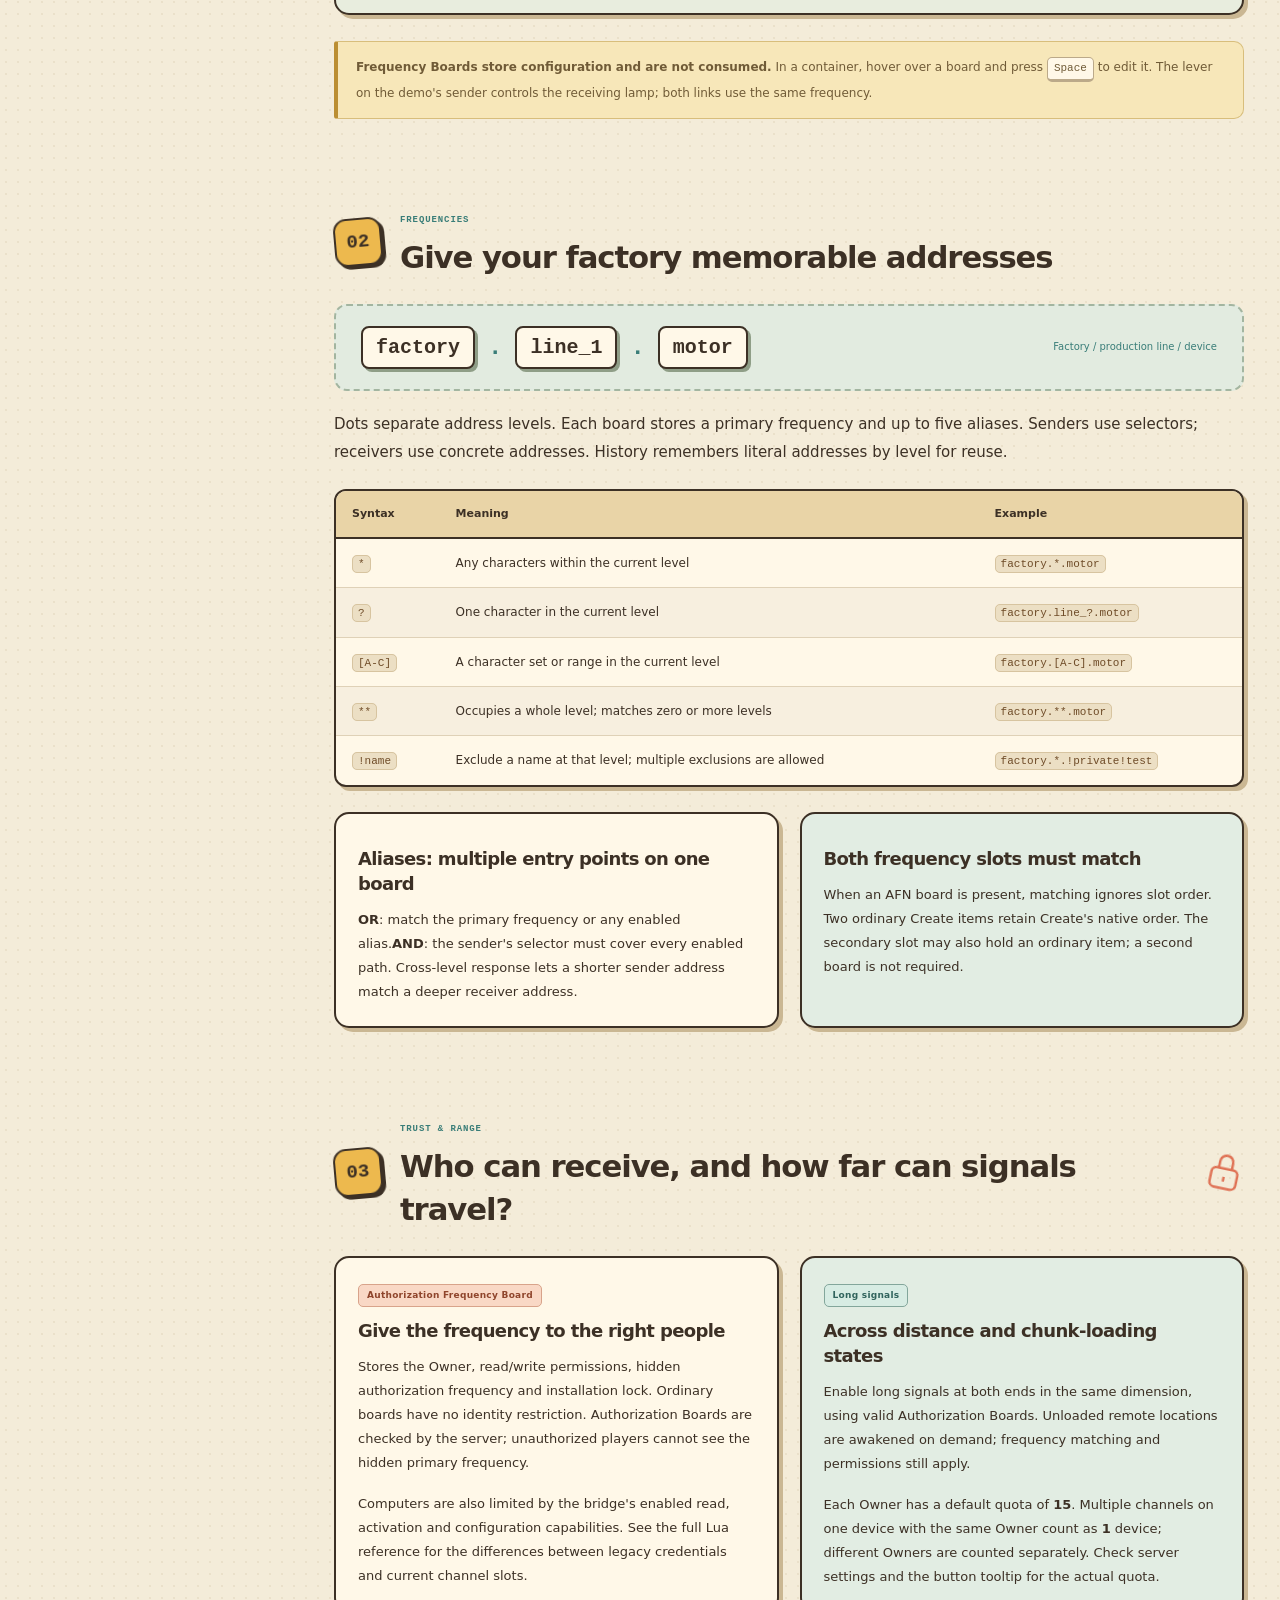
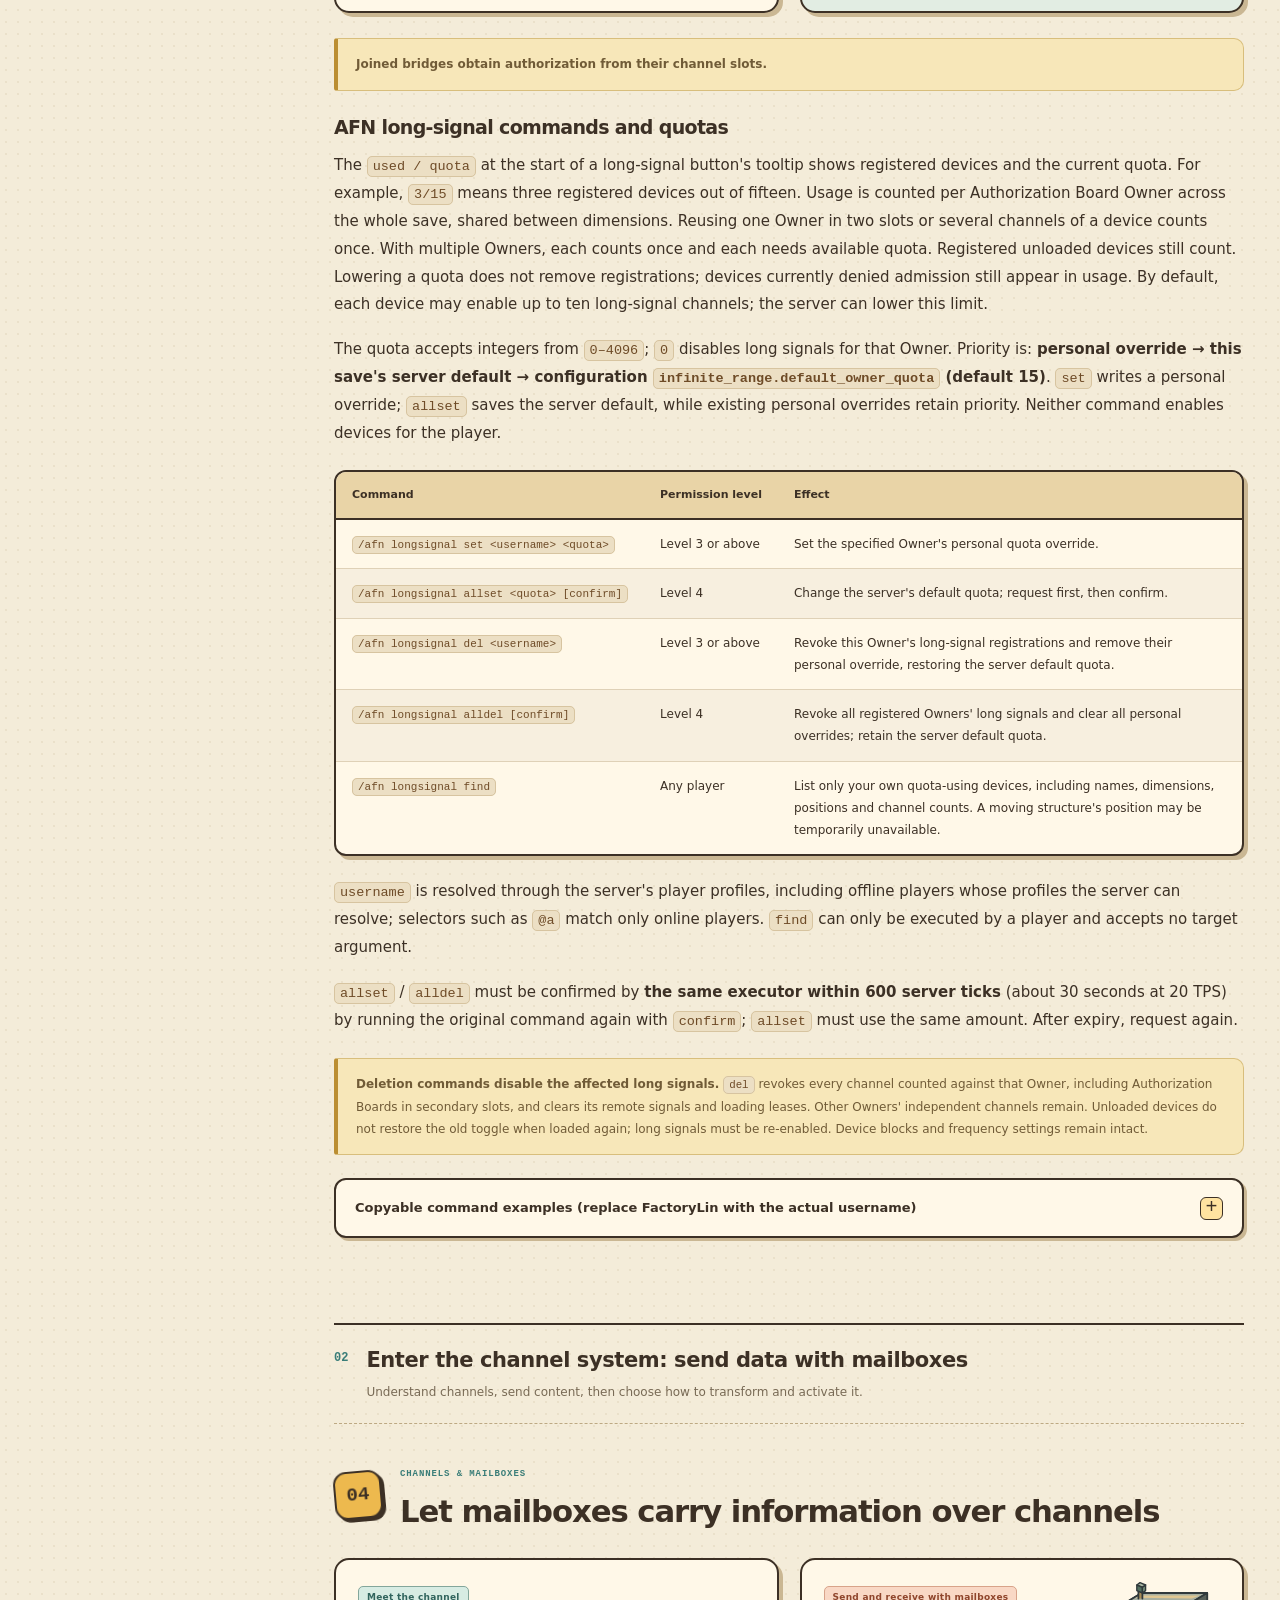
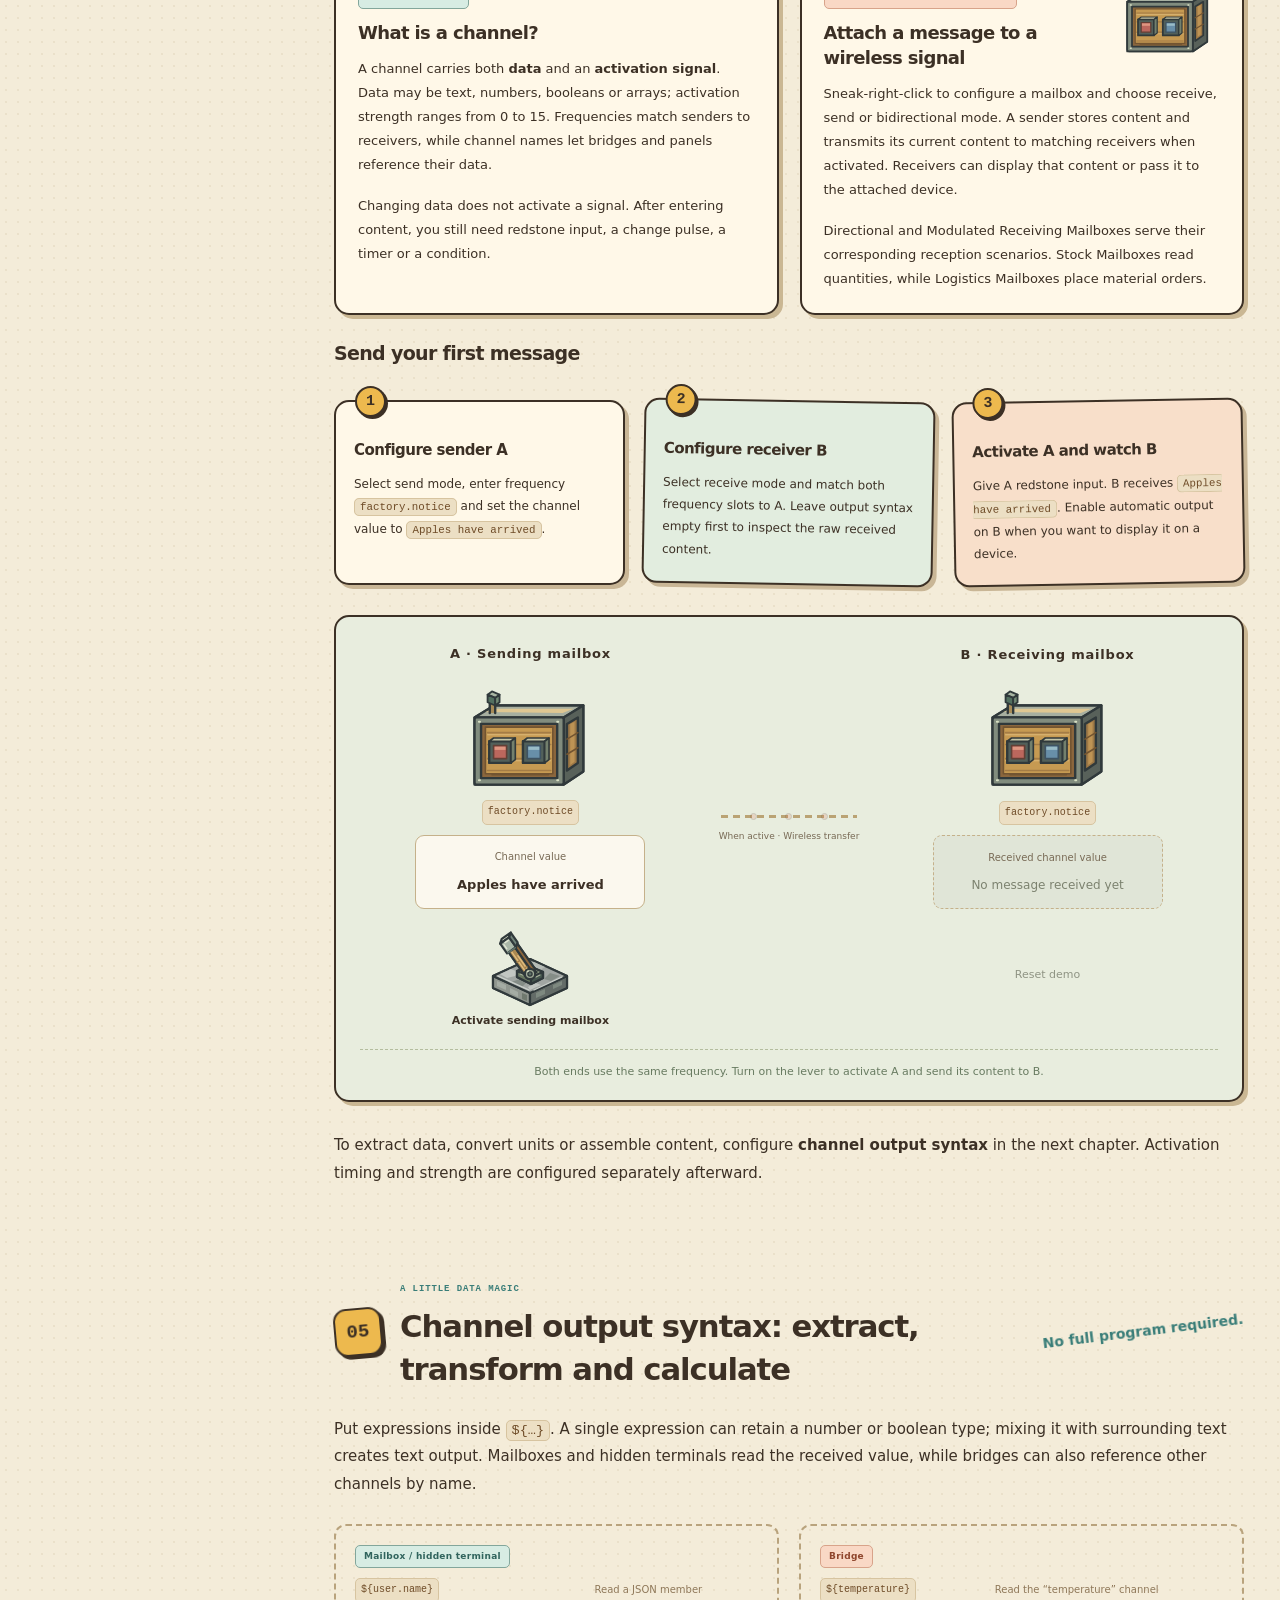
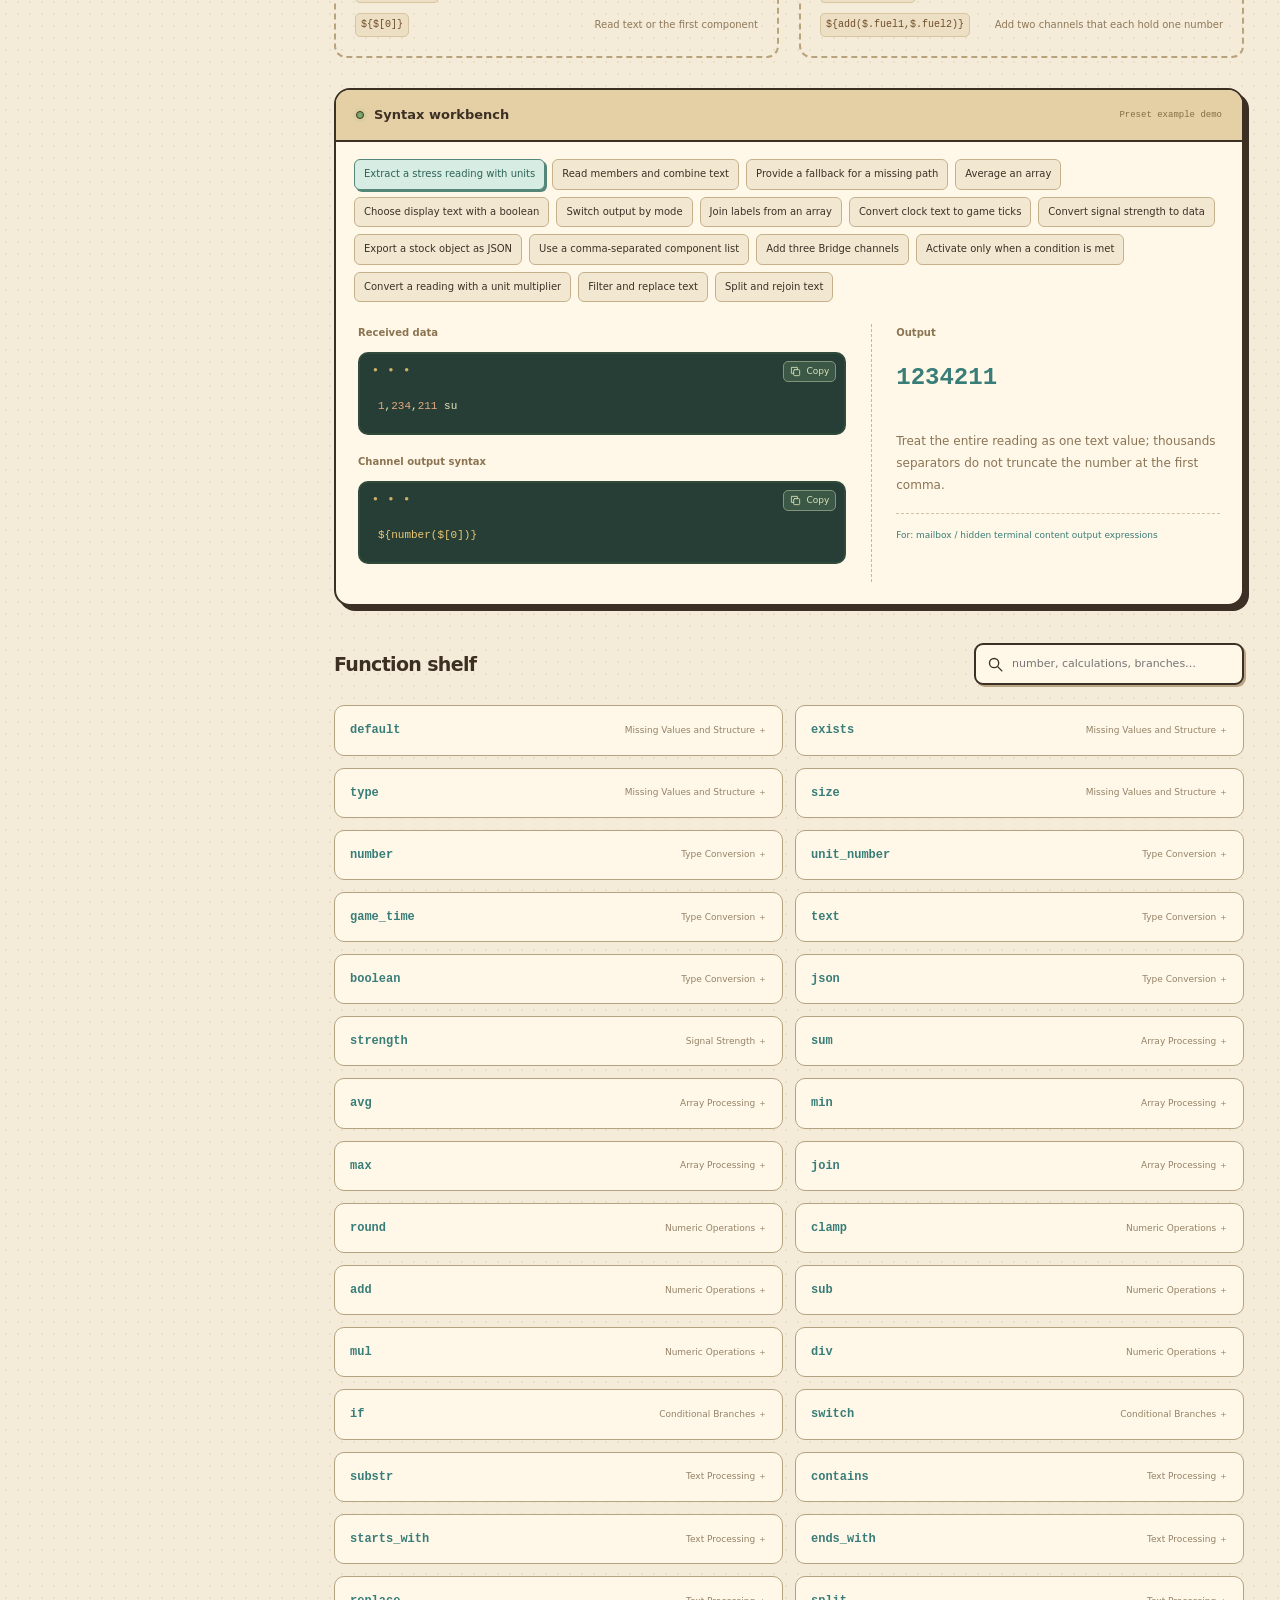
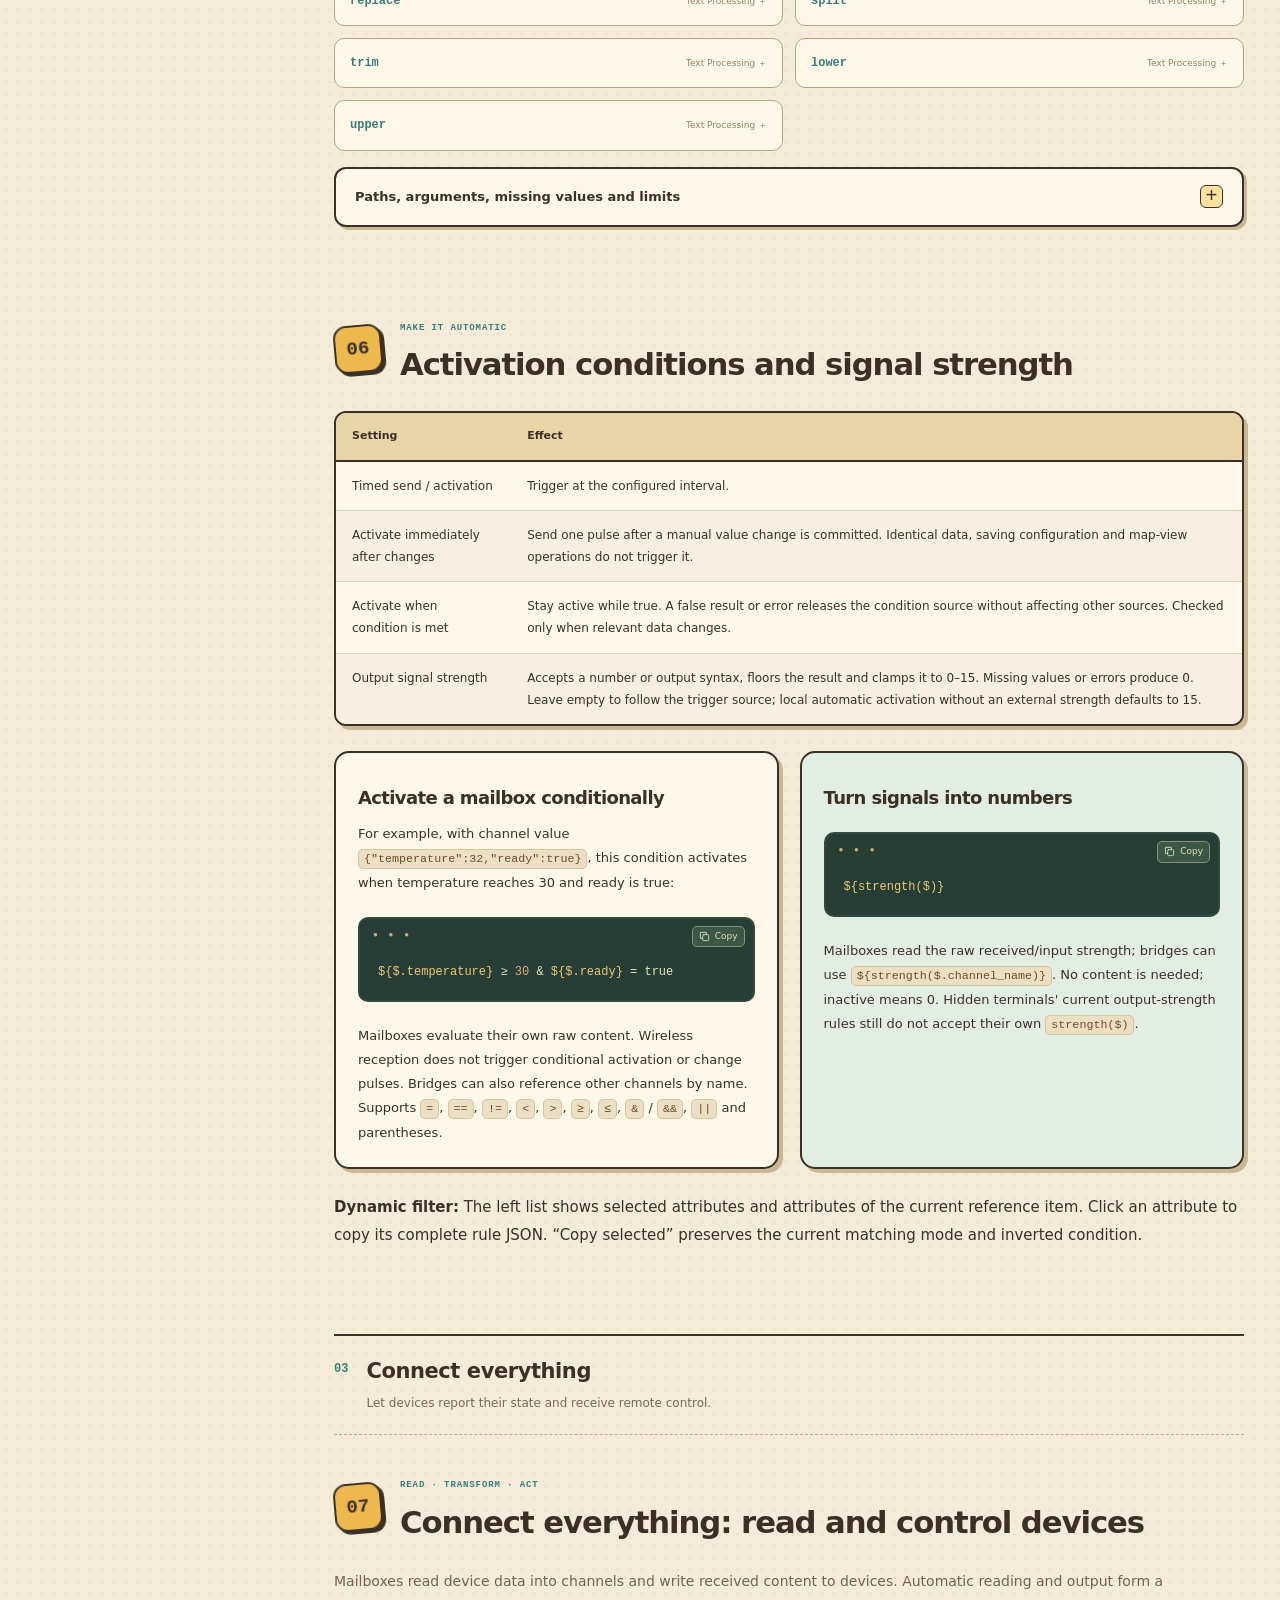
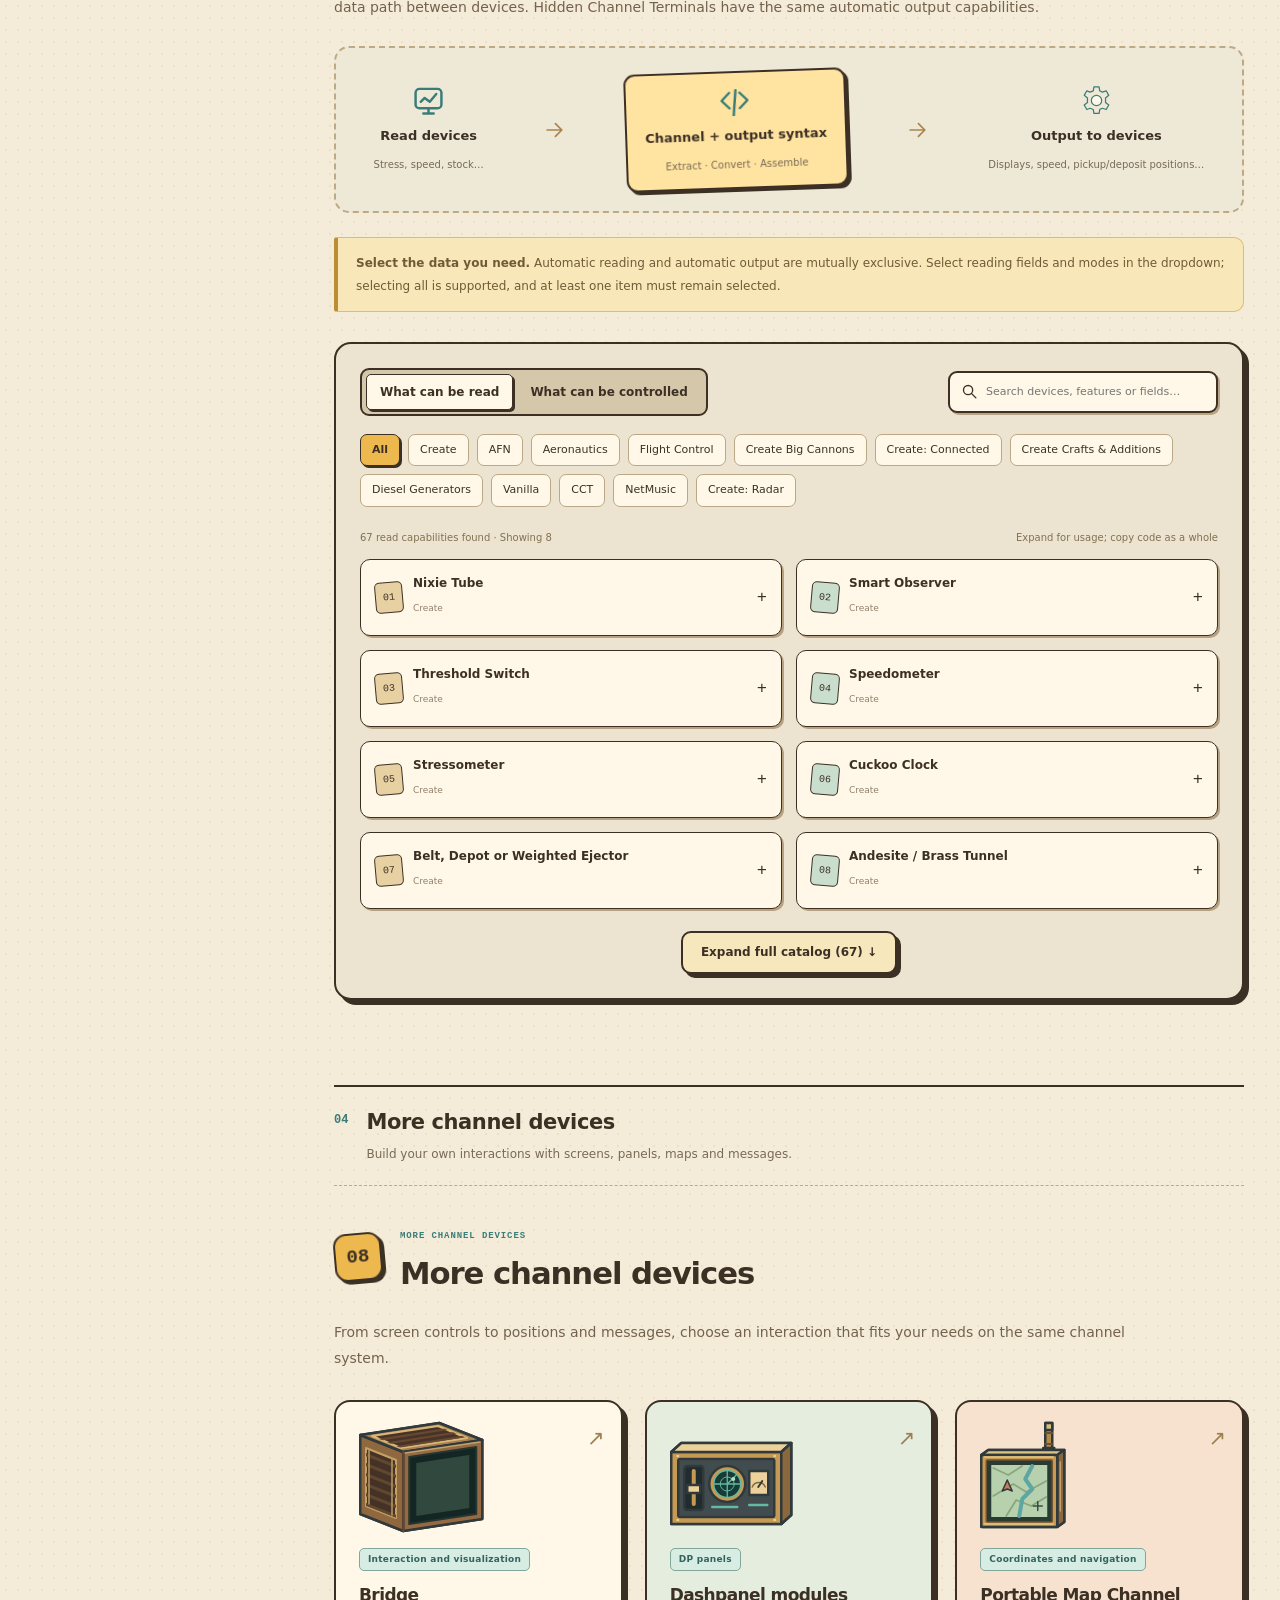
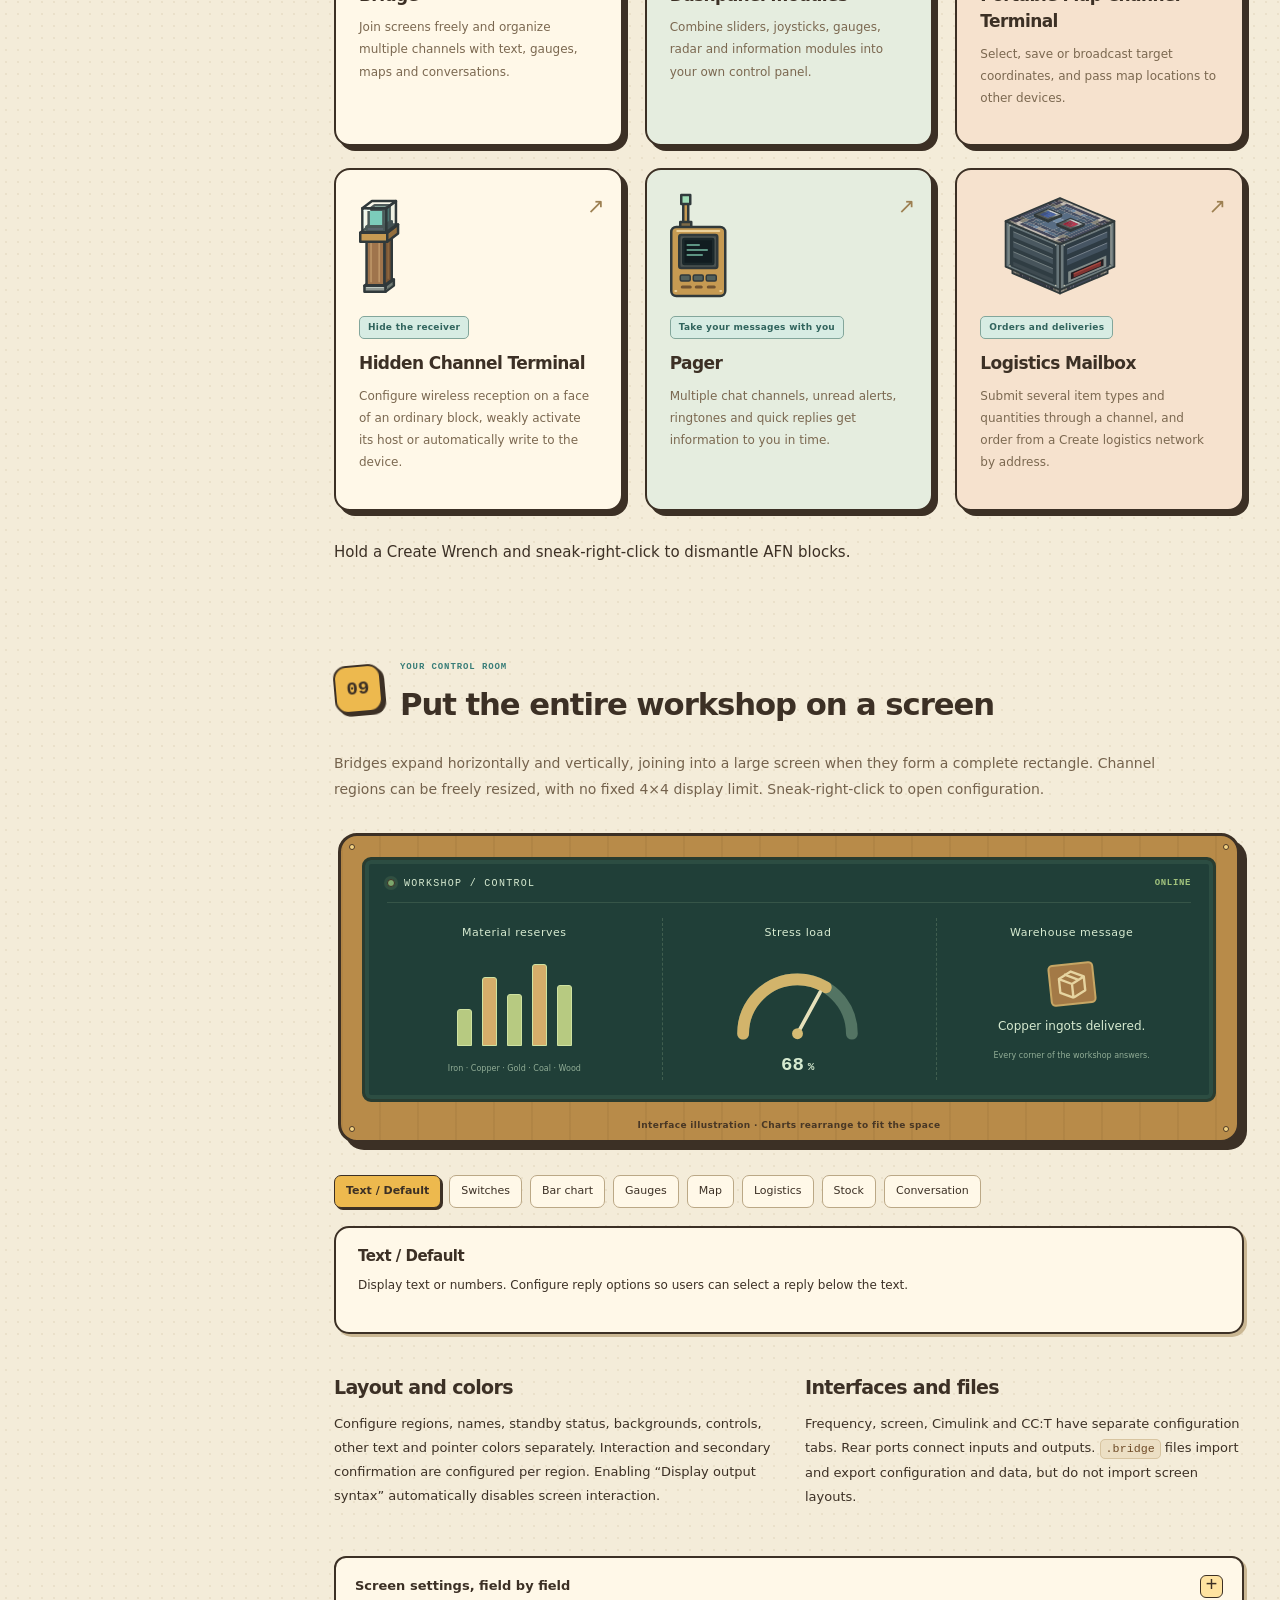
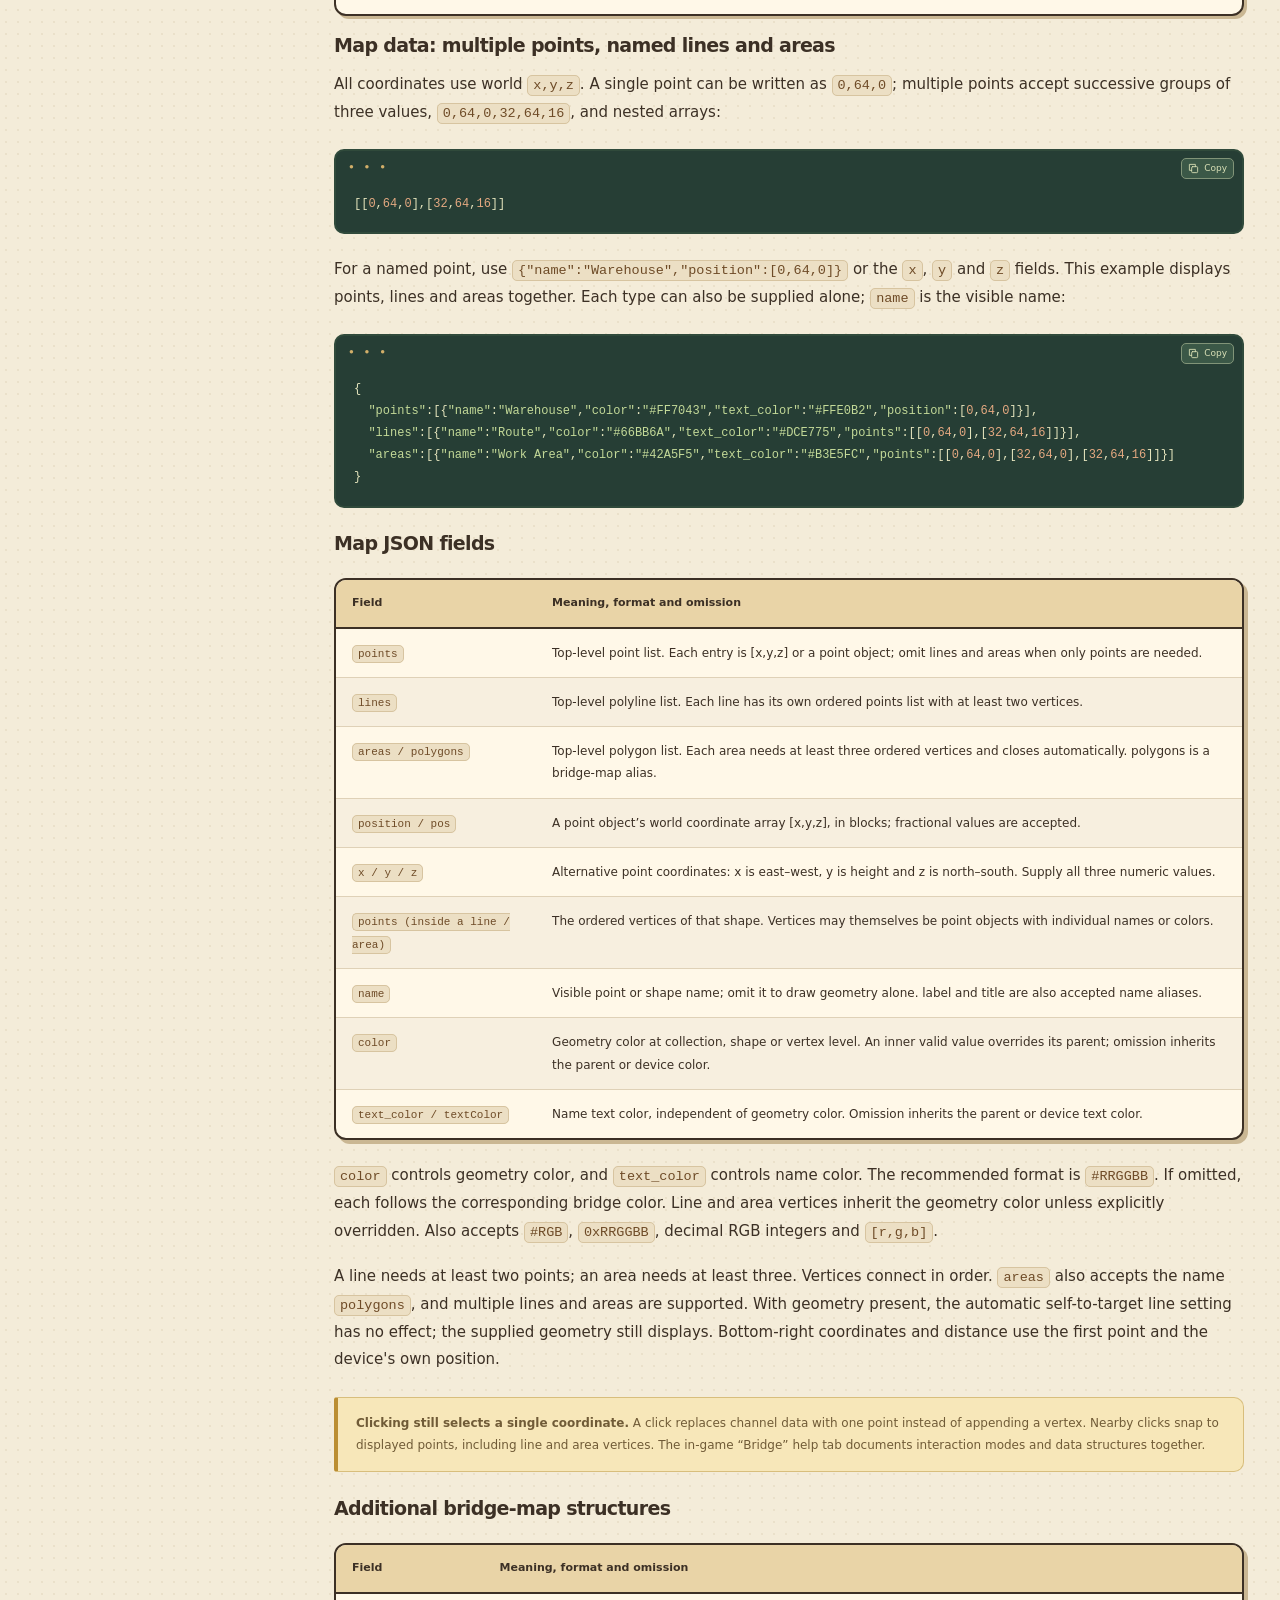
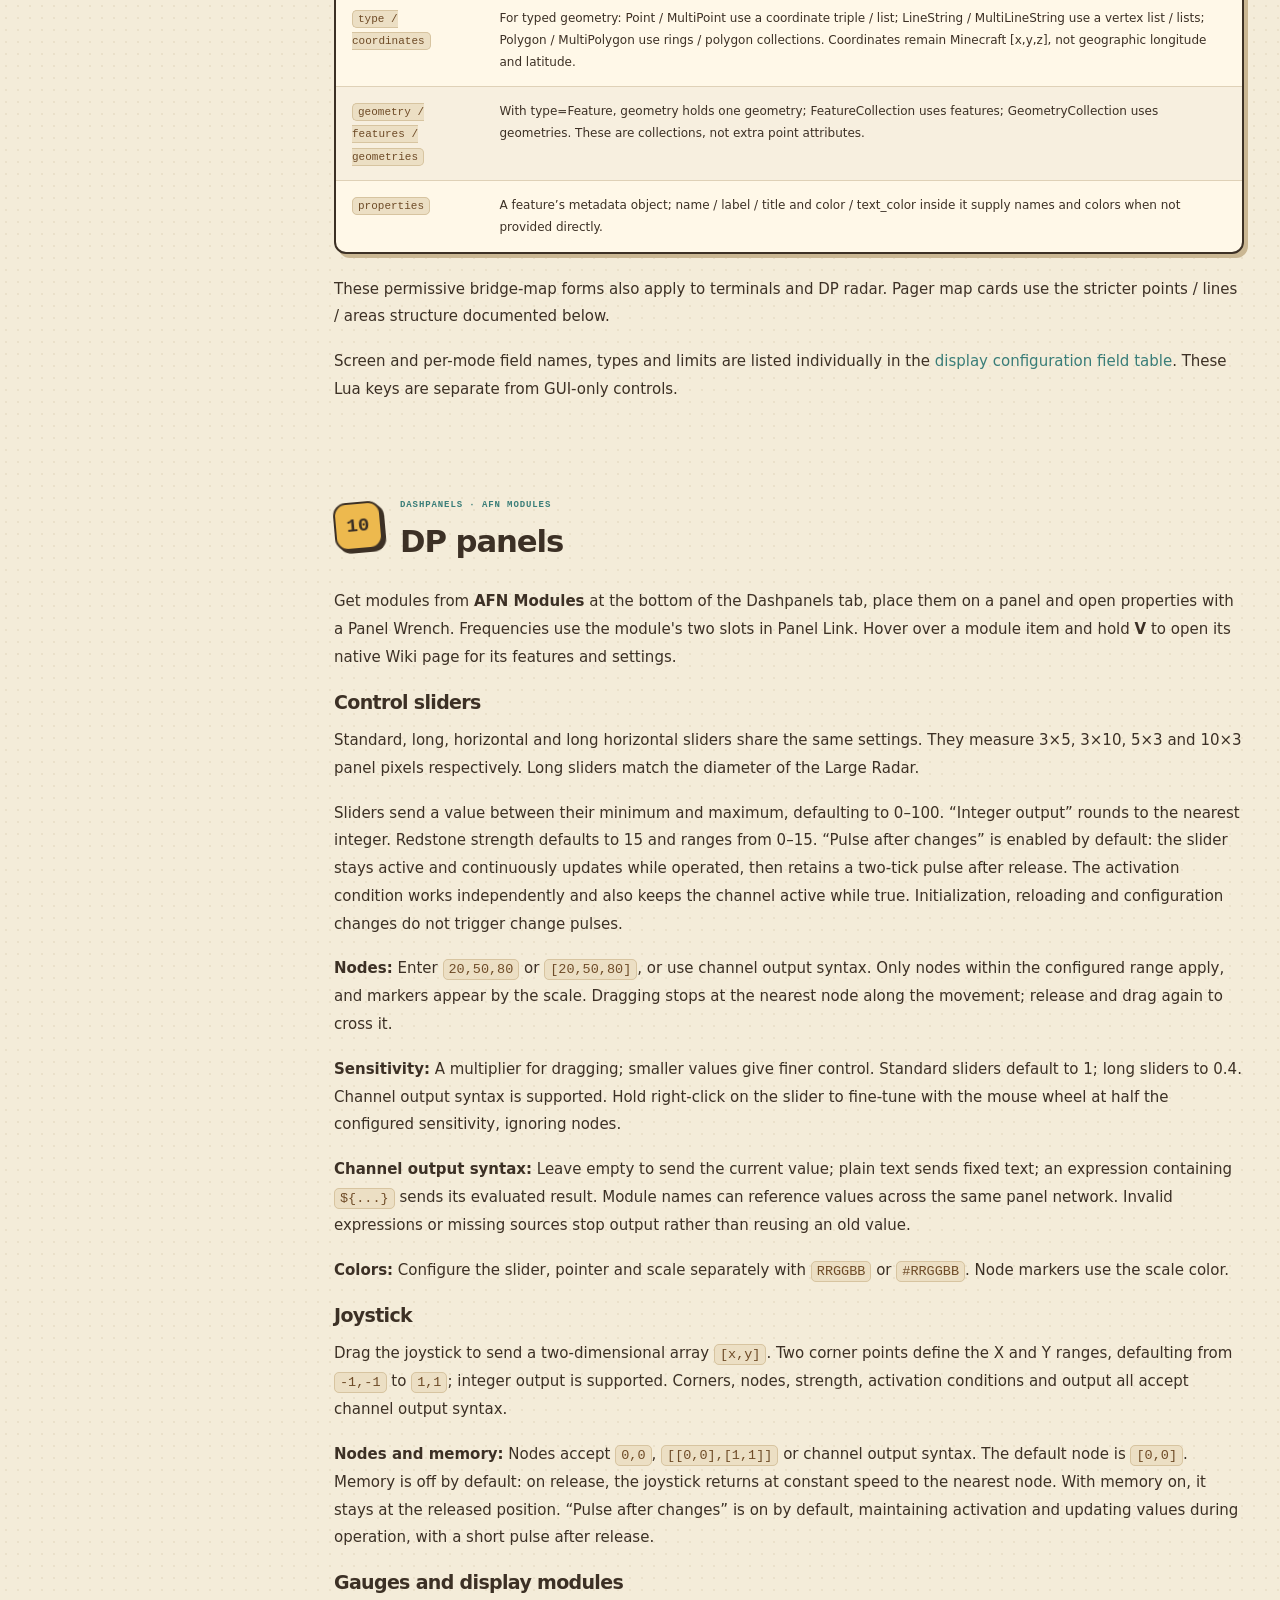
==== commit f218789b: "Align six device cards and correct Logistics Mailbox artwork" ====
--- a/index.en.html
+++ b/index.en.html
@@ -5,7 +5,7 @@
 <meta charset="utf-8"/><meta content="width=device-width,initial-scale=1" name="viewport"/><meta content="#f3e8cb" name="theme-color"/>
 <meta content="AFN WIKI 1.8.3: Connect everything. Let data flow your way. Frequencies, authorization, bridges, mailbox input/output, machine configuration, channel output syntax, maps, pagers and CC:Tweaked." name="description"/>
 <title>AFN WIKI · Connect everything. Let data flow your way.</title>
-<link href="assets/favicon.svg" rel="icon" type="image/svg+xml"/><link href="assets/wiki.css?v=3" rel="stylesheet"/>
+<link href="assets/favicon.svg" rel="icon" type="image/svg+xml"/><link href="assets/wiki.css?v=4" rel="stylesheet"/>
 <script defer="" src="assets/device-catalog.en.js?v=1.8.3-cbc"></script><script defer="" src="assets/syntax-catalog.en.js?v=1.8.3"></script><script defer="" src="assets/wiki.js?v=1.8.3"></script>
 <script data-goatcounter="https://2335987512.goatcounter.com/count" async src="https://gc.zgo.at/count.js"></script>
 </head>
@@ -190,7 +190,7 @@
 <div class="catalog-shell"><div class="catalog-toolbar"><div aria-label="Read or write" class="segmented" id="io-tabs" role="tablist"><button aria-selected="true" class="active" data-io="read" role="tab" type="button">What can be read</button><button aria-selected="false" data-io="write" role="tab" type="button">What can be controlled</button></div><label class="catalog-search"><svg class="icon"><use href="#i-search"></use></svg><input aria-label="Search input/output devices" id="device-search" placeholder="Search devices, features or fields…" type="search"/></label></div><div aria-label="Filter by mod" class="filter-chips" id="device-groups"></div><div class="catalog-meta"><span id="device-count" role="status"></span><span>Expand for usage; copy code as a whole</span></div><div class="device-catalog" id="device-catalog"></div><p class="empty-state" hidden="" id="device-empty">No matching capability found. Try a device name or field keyword.</p><button class="button catalog-expand" id="catalog-expand">Show full catalog ↓</button></div>
 </section>
 <div class="part-heading"><span>04</span><div><b>More channel devices</b><p>Build your own interactions with screens, panels, maps and messages.</p></div></div>
-<section class="chapter" data-title="bridge Dashpanel DP panels Portable Map Channel Terminal Hidden Channel Terminal pager Logistics Mailbox orders" id="devices"><div class="section-heading"><span class="chapter-number">08</span><div><span class="eyebrow">MORE CHANNEL DEVICES</span><h2>More channel devices</h2></div></div><p class="section-intro">From screen controls to positions and messages, choose an interaction that fits your needs on the same channel system.</p><div class="toolbox-grid"><a class="tool-card" href="#bridge"><img alt="Bridge" class="device-art" height="120" loading="lazy" src="assets/device-bridge.svg" width="160"/><span class="tag">Interaction and visualization</span><h3>Bridge</h3><p>Join screens freely and organize multiple channels with text, gauges, maps and conversations.</p><span aria-hidden="true" class="tool-arrow">↗</span></a><a class="tool-card" href="#dashpanels"><img alt="Dashpanel modules" class="device-art" height="120" loading="lazy" src="assets/device-dp.svg" width="160"/><span class="tag">DP panels</span><h3>Dashpanel modules</h3><p>Combine sliders, joysticks, gauges, radar and information modules into your own control panel.</p><span aria-hidden="true" class="tool-arrow">↗</span></a><a class="tool-card" href="#map-terminal"><img alt="Portable Map Channel Terminal" class="device-art" height="120" loading="lazy" src="assets/device-map-terminal.svg" width="160"/><span class="tag">Coordinates and navigation</span><h3>Portable Map Channel Terminal</h3><p>Select, save or broadcast target coordinates, and pass map locations to other devices.</p><span aria-hidden="true" class="tool-arrow">↗</span></a><a class="tool-card" href="#hidden"><img alt="Hidden Channel Terminal" class="device-art" height="120" loading="lazy" src="assets/device-hidden-terminal.svg?v=2" width="160"/><span class="tag">Hide the receiver</span><h3>Hidden Channel Terminal</h3><p>Configure wireless reception on a face of an ordinary block, weakly activate its host or automatically write to the device.</p><span aria-hidden="true" class="tool-arrow">↗</span></a><a class="tool-card" href="#pager"><img alt="Pager" class="device-art" height="120" loading="lazy" src="assets/device-pager.svg" width="160"/><span class="tag">Take your messages with you</span><h3>Pager</h3><p>Multiple chat channels, unread alerts, ringtones and quick replies get information to you in time.</p><span aria-hidden="true" class="tool-arrow">↗</span></a><a class="tool-card" href="#logistics-mailbox"><img class="device-art" src="assets/device-mailbox.svg" alt="Logistics Mailbox" width="160" height="120" loading="lazy"><span class="tag">Orders and deliveries</span><h3>Logistics Mailbox</h3><p>Submit several item types and quantities through a channel, and order from a Create logistics network by address.</p><span class="tool-arrow" aria-hidden="true">↗</span></a></div><p>Hold a Create Wrench and sneak-right-click to dismantle AFN blocks.</p></section>
+<section class="chapter" data-title="bridge Dashpanel DP panels Portable Map Channel Terminal Hidden Channel Terminal pager Logistics Mailbox orders" id="devices"><div class="section-heading"><span class="chapter-number">08</span><div><span class="eyebrow">MORE CHANNEL DEVICES</span><h2>More channel devices</h2></div></div><p class="section-intro">From screen controls to positions and messages, choose an interaction that fits your needs on the same channel system.</p><div class="toolbox-grid"><a class="tool-card" href="#bridge"><img alt="Bridge" class="device-art" height="120" loading="lazy" src="assets/device-bridge.svg" width="160"/><span class="tag">Interaction and visualization</span><h3>Bridge</h3><p>Join screens freely and organize multiple channels with text, gauges, maps and conversations.</p><span aria-hidden="true" class="tool-arrow">↗</span></a><a class="tool-card" href="#dashpanels"><img alt="Dashpanel modules" class="device-art" height="120" loading="lazy" src="assets/device-dp.svg" width="160"/><span class="tag">DP panels</span><h3>Dashpanel modules</h3><p>Combine sliders, joysticks, gauges, radar and information modules into your own control panel.</p><span aria-hidden="true" class="tool-arrow">↗</span></a><a class="tool-card" href="#map-terminal"><img alt="Portable Map Channel Terminal" class="device-art" height="120" loading="lazy" src="assets/device-map-terminal.svg" width="160"/><span class="tag">Coordinates and navigation</span><h3>Portable Map Channel Terminal</h3><p>Select, save or broadcast target coordinates, and pass map locations to other devices.</p><span aria-hidden="true" class="tool-arrow">↗</span></a><a class="tool-card" href="#hidden"><img alt="Hidden Channel Terminal" class="device-art" height="120" loading="lazy" src="assets/device-hidden-terminal.svg?v=2" width="160"/><span class="tag">Hide the receiver</span><h3>Hidden Channel Terminal</h3><p>Configure wireless reception on a face of an ordinary block, weakly activate its host or automatically write to the device.</p><span aria-hidden="true" class="tool-arrow">↗</span></a><a class="tool-card" href="#pager"><img alt="Pager" class="device-art" height="120" loading="lazy" src="assets/device-pager.svg" width="160"/><span class="tag">Take your messages with you</span><h3>Pager</h3><p>Multiple chat channels, unread alerts, ringtones and quick replies get information to you in time.</p><span aria-hidden="true" class="tool-arrow">↗</span></a><a class="tool-card" href="#logistics-mailbox"><img class="device-art" src="assets/device-logistics-mailbox.svg?v=1" alt="Logistics Mailbox" width="160" height="120" loading="lazy"><span class="tag">Orders and deliveries</span><h3>Logistics Mailbox</h3><p>Submit several item types and quantities through a channel, and order from a Create logistics network by address.</p><span class="tool-arrow" aria-hidden="true">↗</span></a></div><p>Hold a Create Wrench and sneak-right-click to dismantle AFN blocks.</p></section>
 <section class="chapter" data-title="bridge screen interaction modes joined map conversation gauge bar chart Cimulink CC import export" id="bridge"><div class="section-heading"><span class="chapter-number">09</span><div><span class="eyebrow">YOUR CONTROL ROOM</span><h2>Put the entire workshop on a screen</h2></div></div><p class="section-intro">Bridges expand horizontally and vertically, joining into a large screen when they form a complete rectangle. Channel regions can be freely resized, with no fixed 4×4 display limit. Sneak-right-click to open configuration.</p>
 <div class="bridge-showcase"><div class="bridge-rivets"><i></i><i></i><i></i><i></i></div><div class="bridge-preview"><div class="preview-heading"><span class="status-light"></span> WORKSHOP / CONTROL <b>ONLINE</b></div><div class="preview-instruments"><div class="preview-chart"><span>Material reserves</span><div class="chart-bars"><i style="--bar:42%"></i><i style="--bar:80%"></i><i style="--bar:60%"></i><i style="--bar:95%"></i><i style="--bar:70%"></i></div><small>Iron · Copper · Gold · Coal · Wood</small></div><div class="preview-gauge"><span>Stress load</span><svg aria-hidden="true" viewBox="0 0 160 100"><path class="gauge-track" d="M20 85a60 60 0 0 1 120 0"></path><path class="gauge-value" d="M20 85a60 60 0 0 1 120 0"></path><path class="gauge-needle" d="M80 85 105 39"></path><circle cx="80" cy="85" r="6"></circle></svg><strong>68<span>%</span></strong></div><div class="preview-message"><span>Warehouse message</span><div class="parcel-icon"><svg class="icon"><use href="#i-box"></use></svg></div><p>Copper ingots delivered.</p><small>Every corner of the workshop answers.</small></div></div></div><span class="showcase-label">Interface illustration · Charts rearrange to fit the space</span></div>
 <div aria-label="Bridge display modes" class="mode-tabs" id="mode-tabs" role="tablist"></div><div class="mode-description paper-card" id="mode-description" role="tabpanel" tabindex="0"></div><div class="split-grid compact"><article><h3>Layout and colors</h3><p>Configure regions, names, standby status, backgrounds, controls, other text and pointer colors separately. Interaction and secondary confirmation are configured per region. Enabling “Display output syntax” automatically disables screen interaction.</p></article><article><h3>Interfaces and files</h3><p>Frequency, screen, Cimulink and CC:T have separate configuration tabs. Rear ports connect inputs and outputs. <code>.bridge</code> files import and export configuration and data, but do not import screen layouts.</p></article></div>
--- a/assets/wiki.css
+++ b/assets/wiki.css
@@ -23,7 +23,7 @@
 .device-art{display:block;width:160px;height:120px;object-fit:contain;flex:none;margin:-3px 0 9px}
 .toolbox-grid{grid-template-columns:repeat(6,minmax(0,1fr))}
 .tool-card{grid-column:span 2;min-width:0;padding:20px 23px}
-.tool-card:nth-last-child(-n+2){grid-column:span 3}
+
 .tool-card h3{line-height:1.55}
 .tool-card .device-art{align-self:flex-start;margin-left:0;margin-right:0;object-position:left center}
 .mailbox-intro-art{float:right;margin:-10px -12px 0 7px}
@@ -49,10 +49,10 @@
 .signal-demo .signal-wire small{font-size:9px;top:11px}
 .demo-status{grid-column:1/-1;margin:12px 0 0;padding-top:12px;border-top:1px dashed #b4bd9e;font-size:11px;text-align:center;color:#687b61}
 .powered .demo-status{color:#2f7160;font-weight:700}
-@media(max-width:1100px){.toolbox-grid{grid-template-columns:repeat(2,minmax(0,1fr))}.tool-card,.tool-card:nth-last-child(-n+2){grid-column:span 1}.tool-card:last-child{grid-column:1/-1}.signal-demo.panel{padding:19px 15px 14px;gap:12px}.demo-hardware>.device-art{width:120px}.demo-board{width:135px}.demo-board code{font-size:7px}.demo-switch{padding:8px}.demo-lamp-output{gap:8px}}
+@media(max-width:1100px){.toolbox-grid{grid-template-columns:repeat(2,minmax(0,1fr))}.tool-card{grid-column:span 1}.signal-demo.panel{padding:19px 15px 14px;gap:12px}.demo-hardware>.device-art{width:120px}.demo-board{width:135px}.demo-board code{font-size:7px}.demo-switch{padding:8px}.demo-lamp-output{gap:8px}}
 @media(max-width:780px){.part-heading{margin-top:8px}.toolbox-grid{grid-template-columns:repeat(2,minmax(0,1fr))}.tool-card{padding:20px}.sidebar nav a{margin-top:2px;margin-bottom:2px}.nav-group{margin-top:18px}.part-heading b{font-size:20px}}
-@media(max-width:580px){.part-heading{gap:12px;padding:18px 0;margin-bottom:27px}.part-heading b{font-size:18px}.part-heading p{font-size:11px}.toolbox-grid{grid-template-columns:1fr;gap:20px}.tool-card,.tool-card:nth-last-child(-n+2){grid-column:auto}.tool-card{padding:18px 22px}.tool-card h3{font-size:18px}.tool-card p{font-size:12px}.tool-card .device-art{width:160px;height:120px;margin-bottom:3px}.signal-demo.panel{grid-template-columns:1fr;padding:22px 18px 16px;gap:8px}.demo-hardware{width:270px;max-width:100%;min-height:120px}.demo-hardware>.device-art{width:128px}.demo-board{width:144px}.demo-board code{font-size:7px}.demo-role{font-size:13px}.demo-switch{padding:9px 13px}.signal-demo .signal-wire{width:3px;height:40px;margin:14px auto 7px;flex-direction:column;background:repeating-linear-gradient(0deg,#baa374 0,#baa374 7px,transparent 7px,transparent 12px)}.signal-demo .signal-wire small{left:15px;top:7px;transform:none;font-size:10px}.demo-status{font-size:10px;line-height:1.75}.demo-receiver .demo-hardware{flex-direction:row-reverse}.mailbox-intro-art{margin-right:-8px}.mailbox-intro-art .device-art{width:110px;height:88px}}
-@media print{.part-heading{break-after:avoid}.signal-demo.panel{display:grid;grid-template-columns:1fr 70px 1fr}.toolbox-grid{grid-template-columns:1fr 1fr}.tool-card,.tool-card:nth-last-child(-n+2){grid-column:auto}.demo-switch{box-shadow:none}}
+@media(max-width:580px){.part-heading{gap:12px;padding:18px 0;margin-bottom:27px}.part-heading b{font-size:18px}.part-heading p{font-size:11px}.toolbox-grid{grid-template-columns:1fr;gap:20px}.tool-card{grid-column:auto}.tool-card{padding:18px 22px}.tool-card h3{font-size:18px}.tool-card p{font-size:12px}.tool-card .device-art{width:160px;height:120px;margin-bottom:3px}.signal-demo.panel{grid-template-columns:1fr;padding:22px 18px 16px;gap:8px}.demo-hardware{width:270px;max-width:100%;min-height:120px}.demo-hardware>.device-art{width:128px}.demo-board{width:144px}.demo-board code{font-size:7px}.demo-role{font-size:13px}.demo-switch{padding:9px 13px}.signal-demo .signal-wire{width:3px;height:40px;margin:14px auto 7px;flex-direction:column;background:repeating-linear-gradient(0deg,#baa374 0,#baa374 7px,transparent 7px,transparent 12px)}.signal-demo .signal-wire small{left:15px;top:7px;transform:none;font-size:10px}.demo-status{font-size:10px;line-height:1.75}.demo-receiver .demo-hardware{flex-direction:row-reverse}.mailbox-intro-art{margin-right:-8px}.mailbox-intro-art .device-art{width:110px;height:88px}}
+@media print{.part-heading{break-after:avoid}.signal-demo.panel{display:grid;grid-template-columns:1fr 70px 1fr}.toolbox-grid{grid-template-columns:1fr 1fr}.tool-card{grid-column:auto}.demo-switch{box-shadow:none}}
 
 .mailbox-demo.panel{display:grid;grid-template-columns:minmax(0,1fr) minmax(60px,.4fr) minmax(0,1fr);align-items:center;gap:16px 20px;margin:30px 0;padding:25px 24px 17px;background:#e8edde}
 .mailbox-demo-station{display:flex;flex-direction:column;align-items:center;gap:10px;min-width:0}
